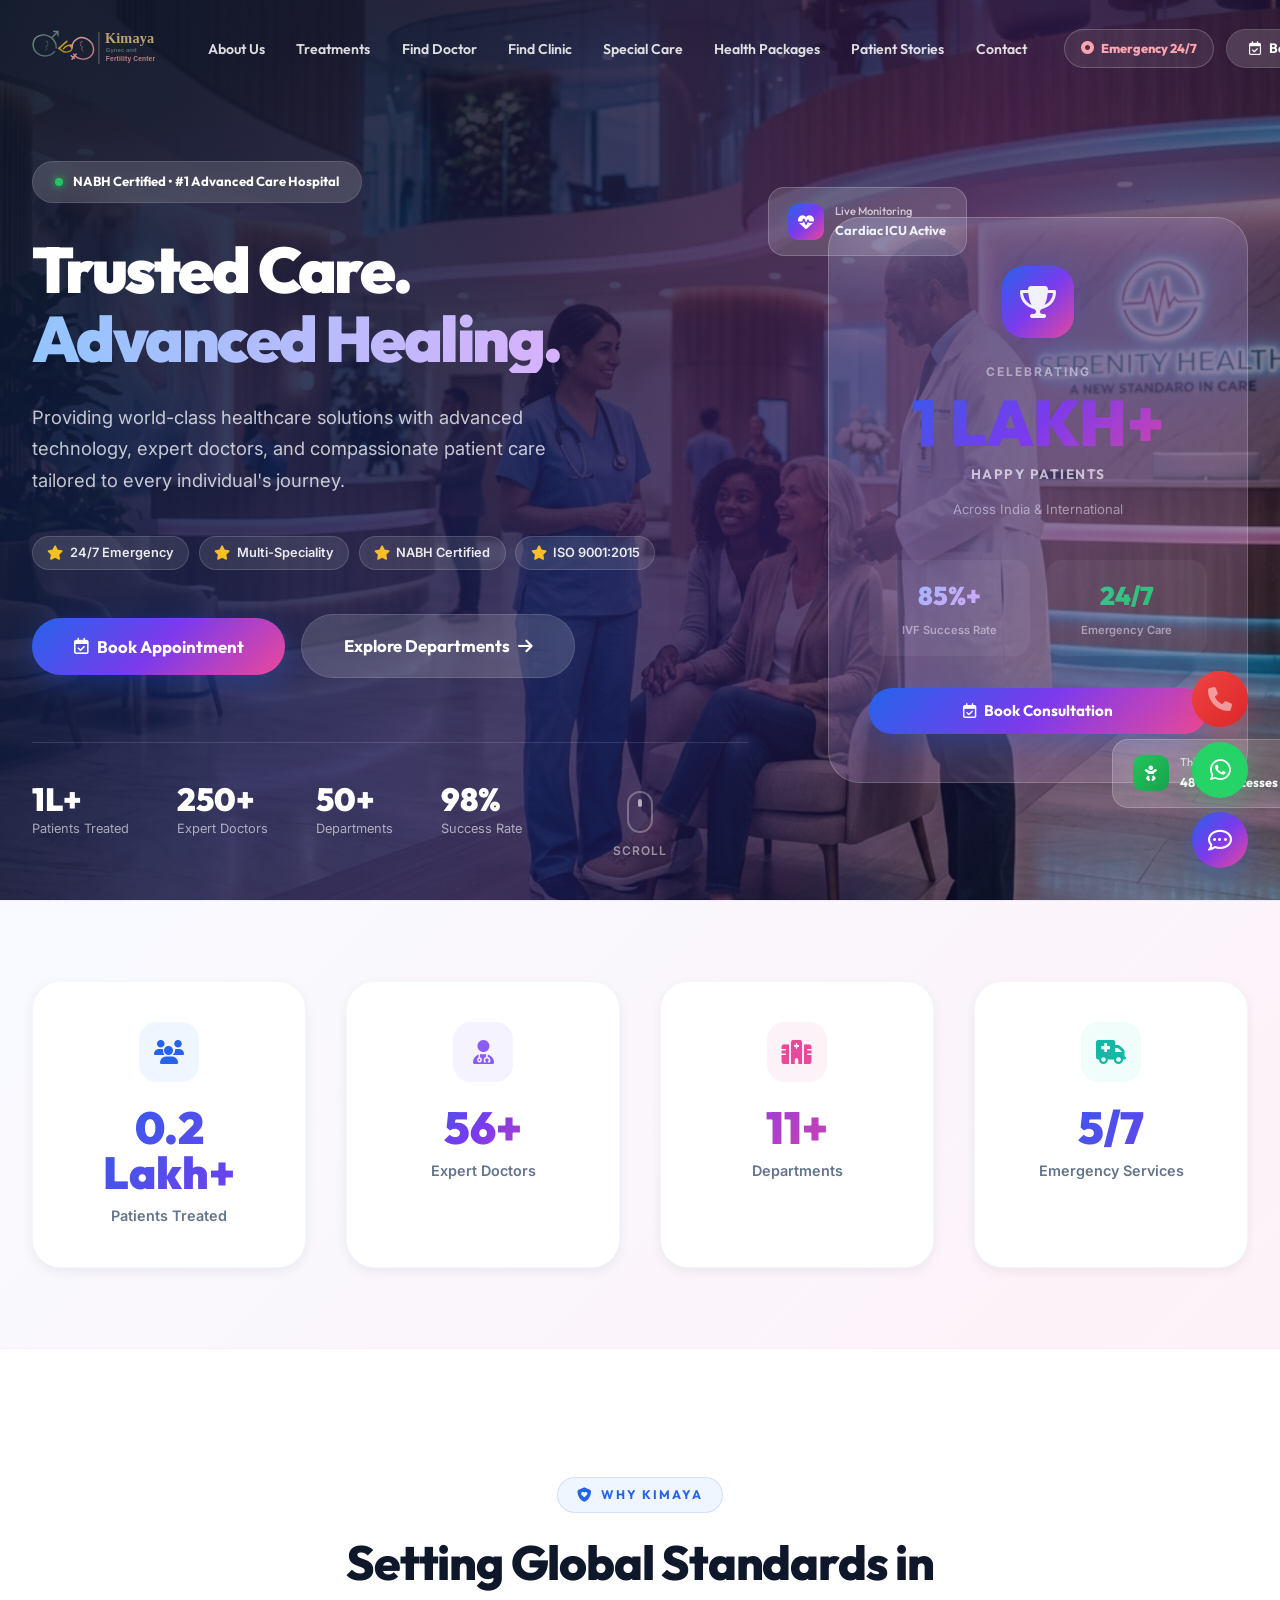
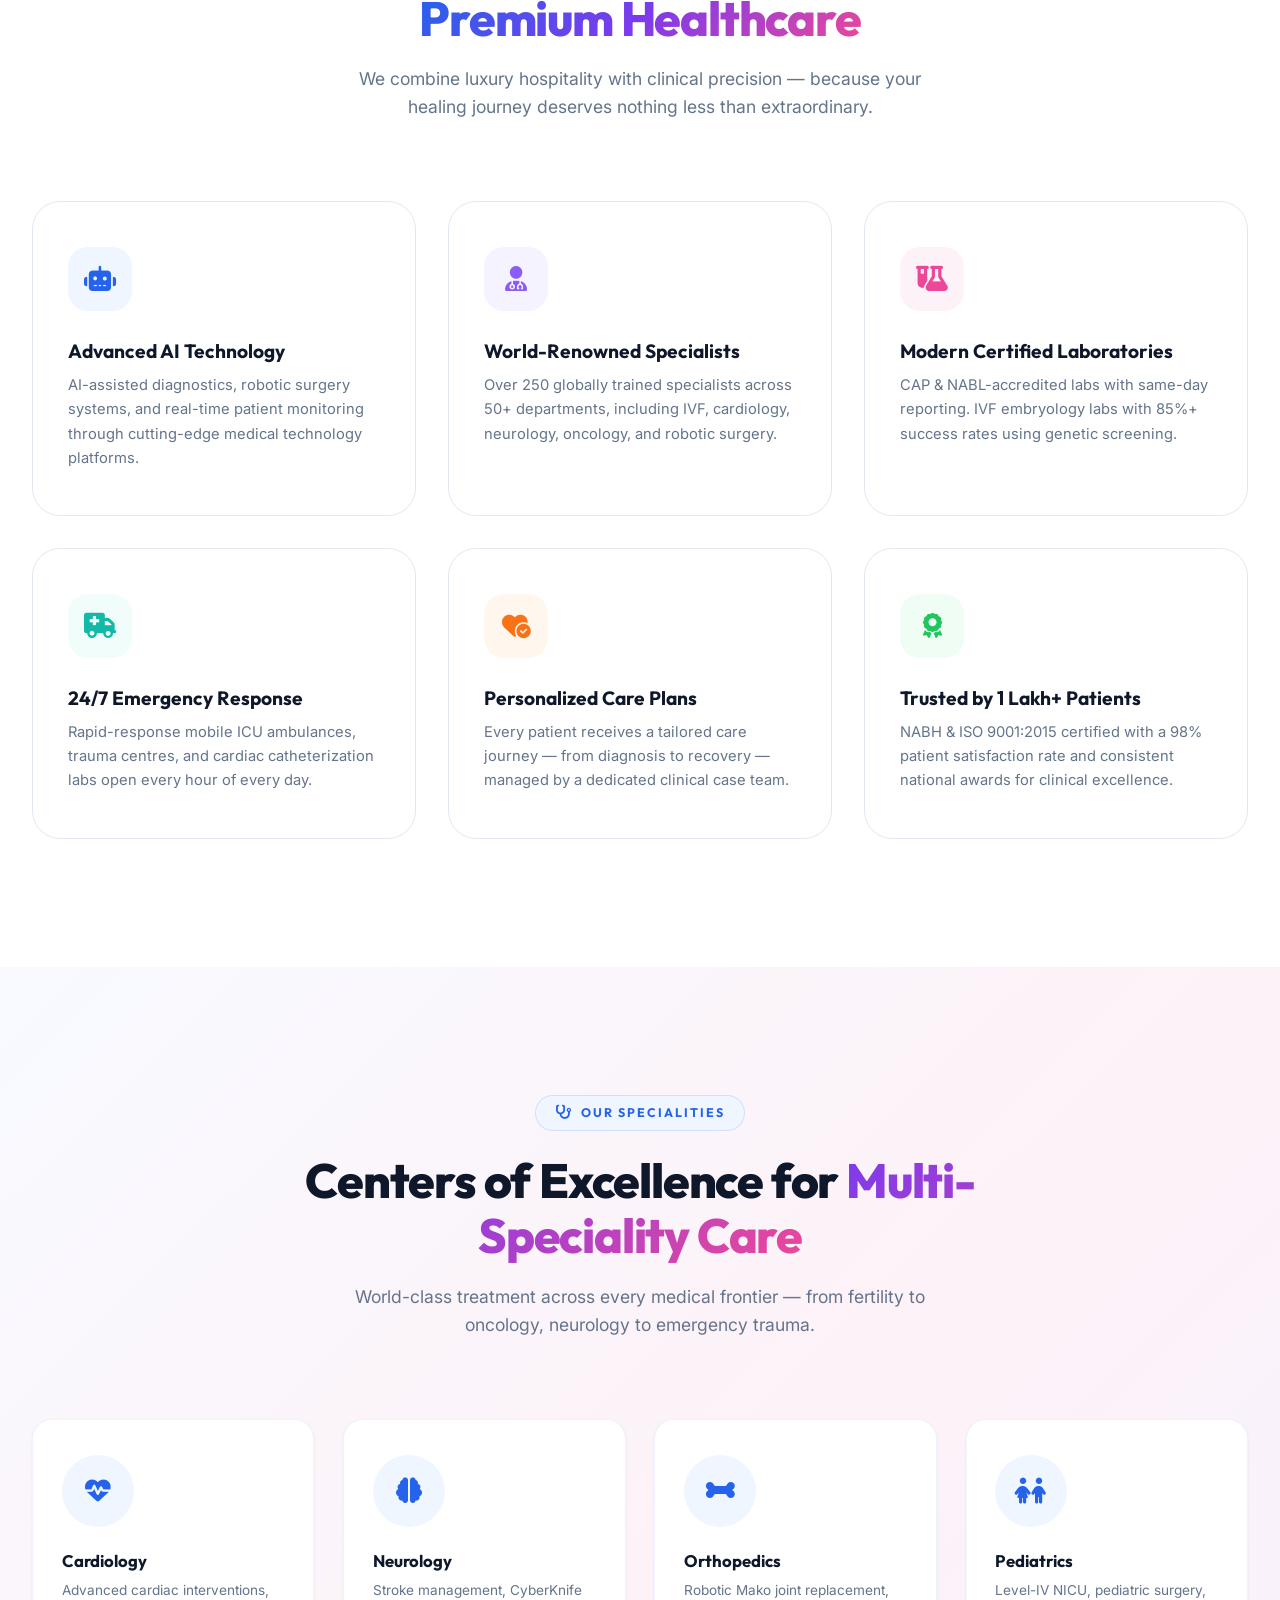
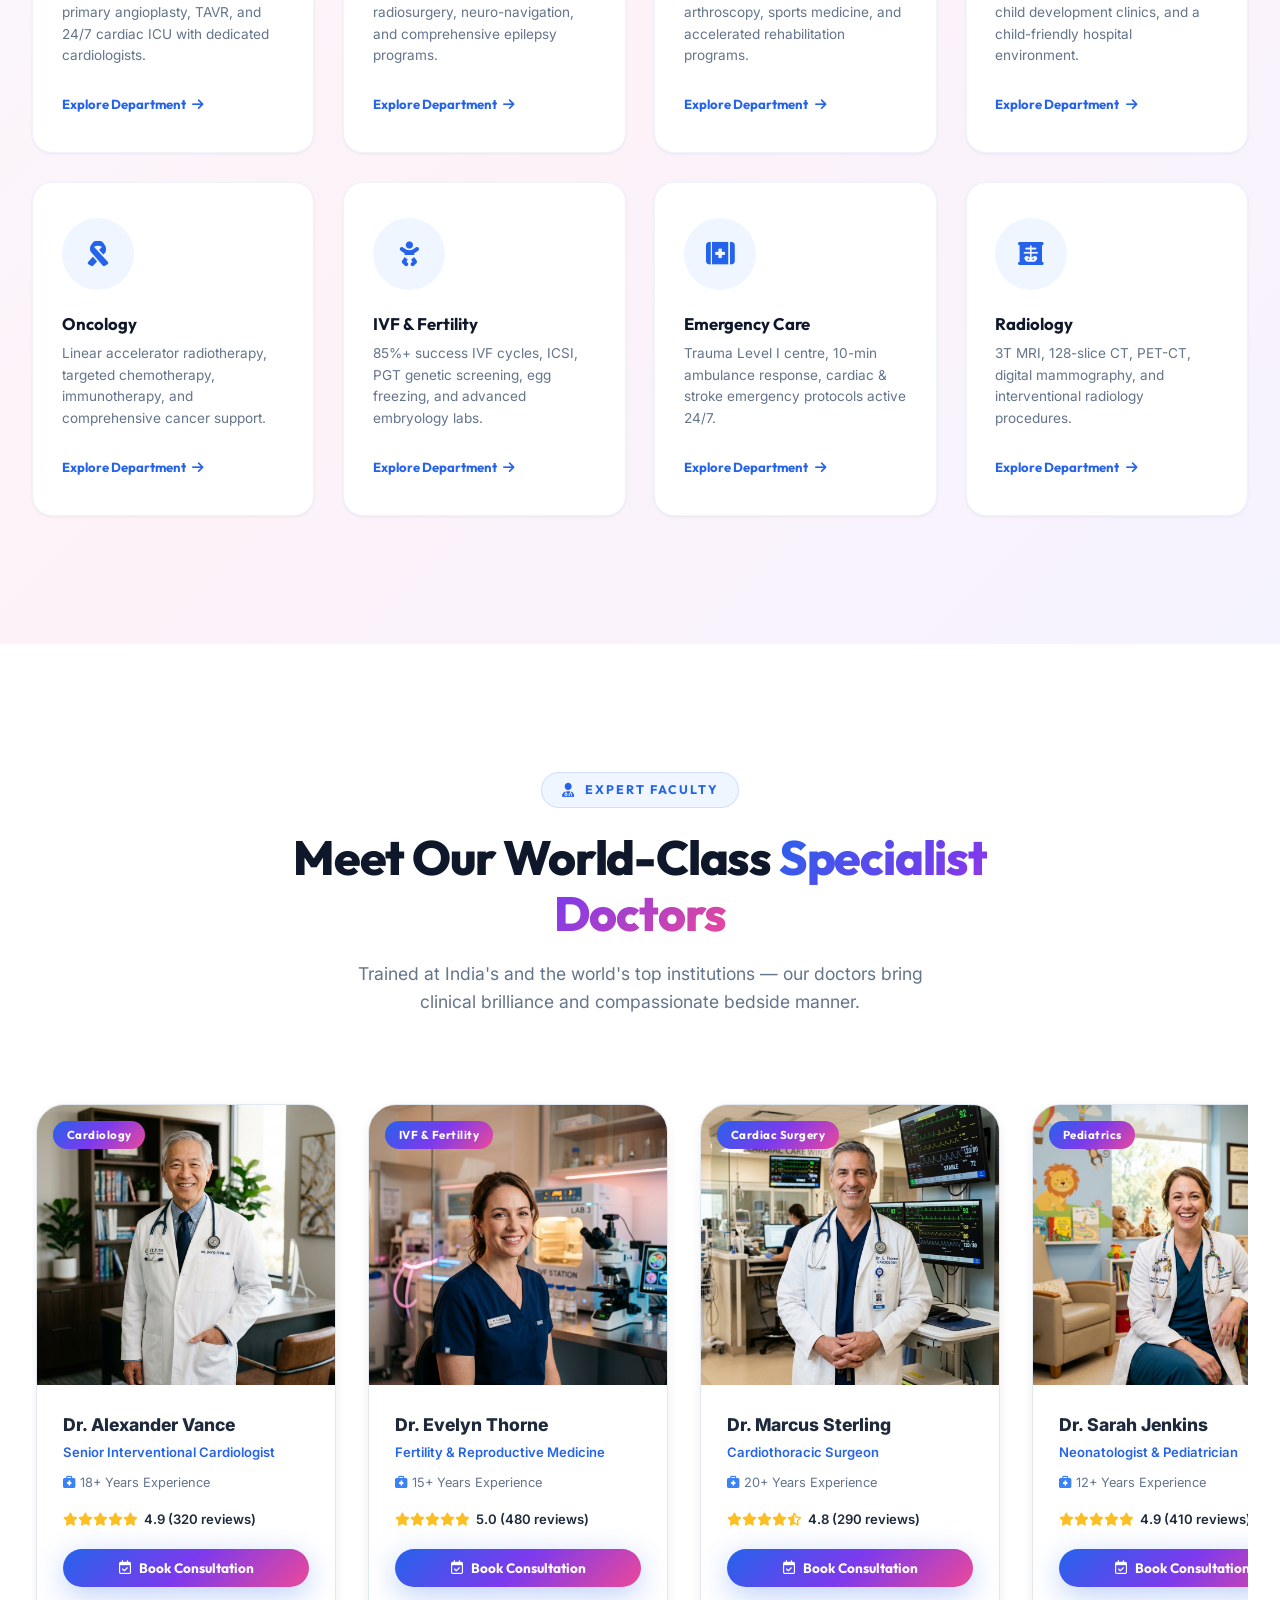
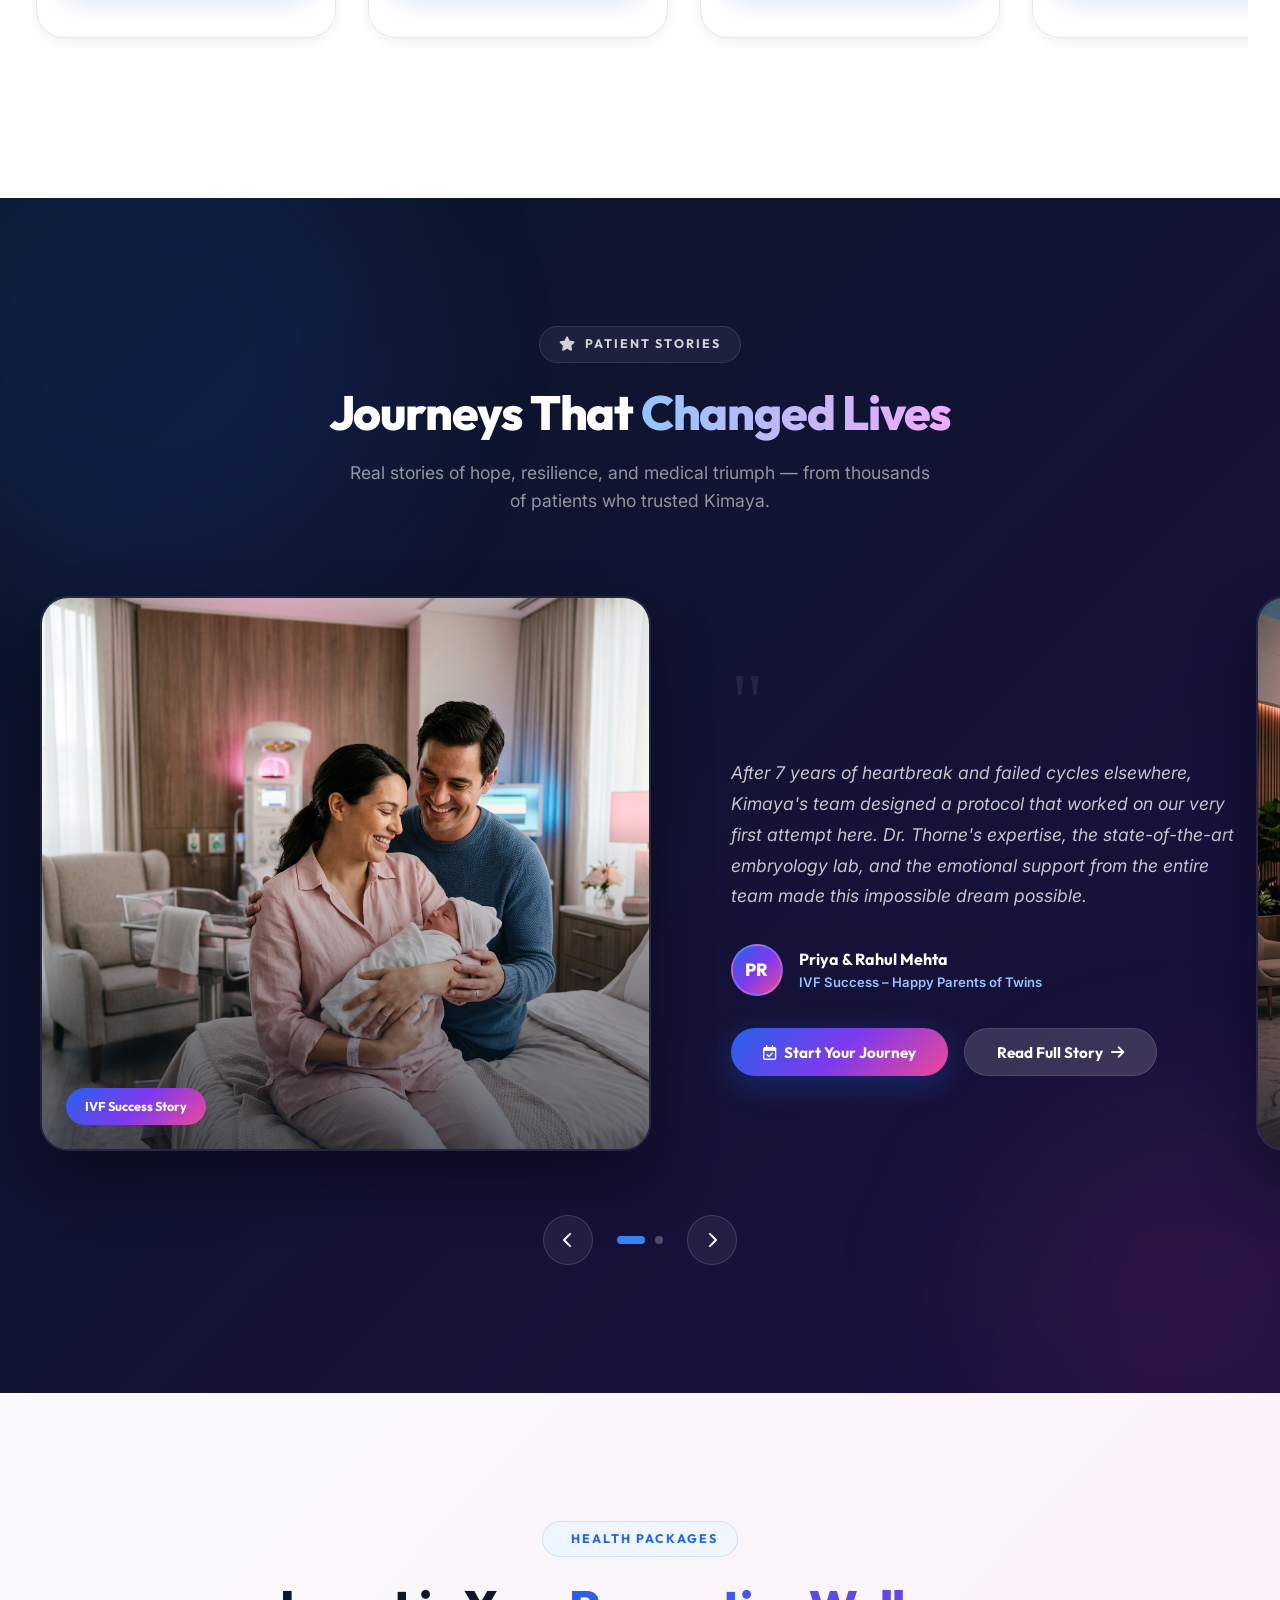
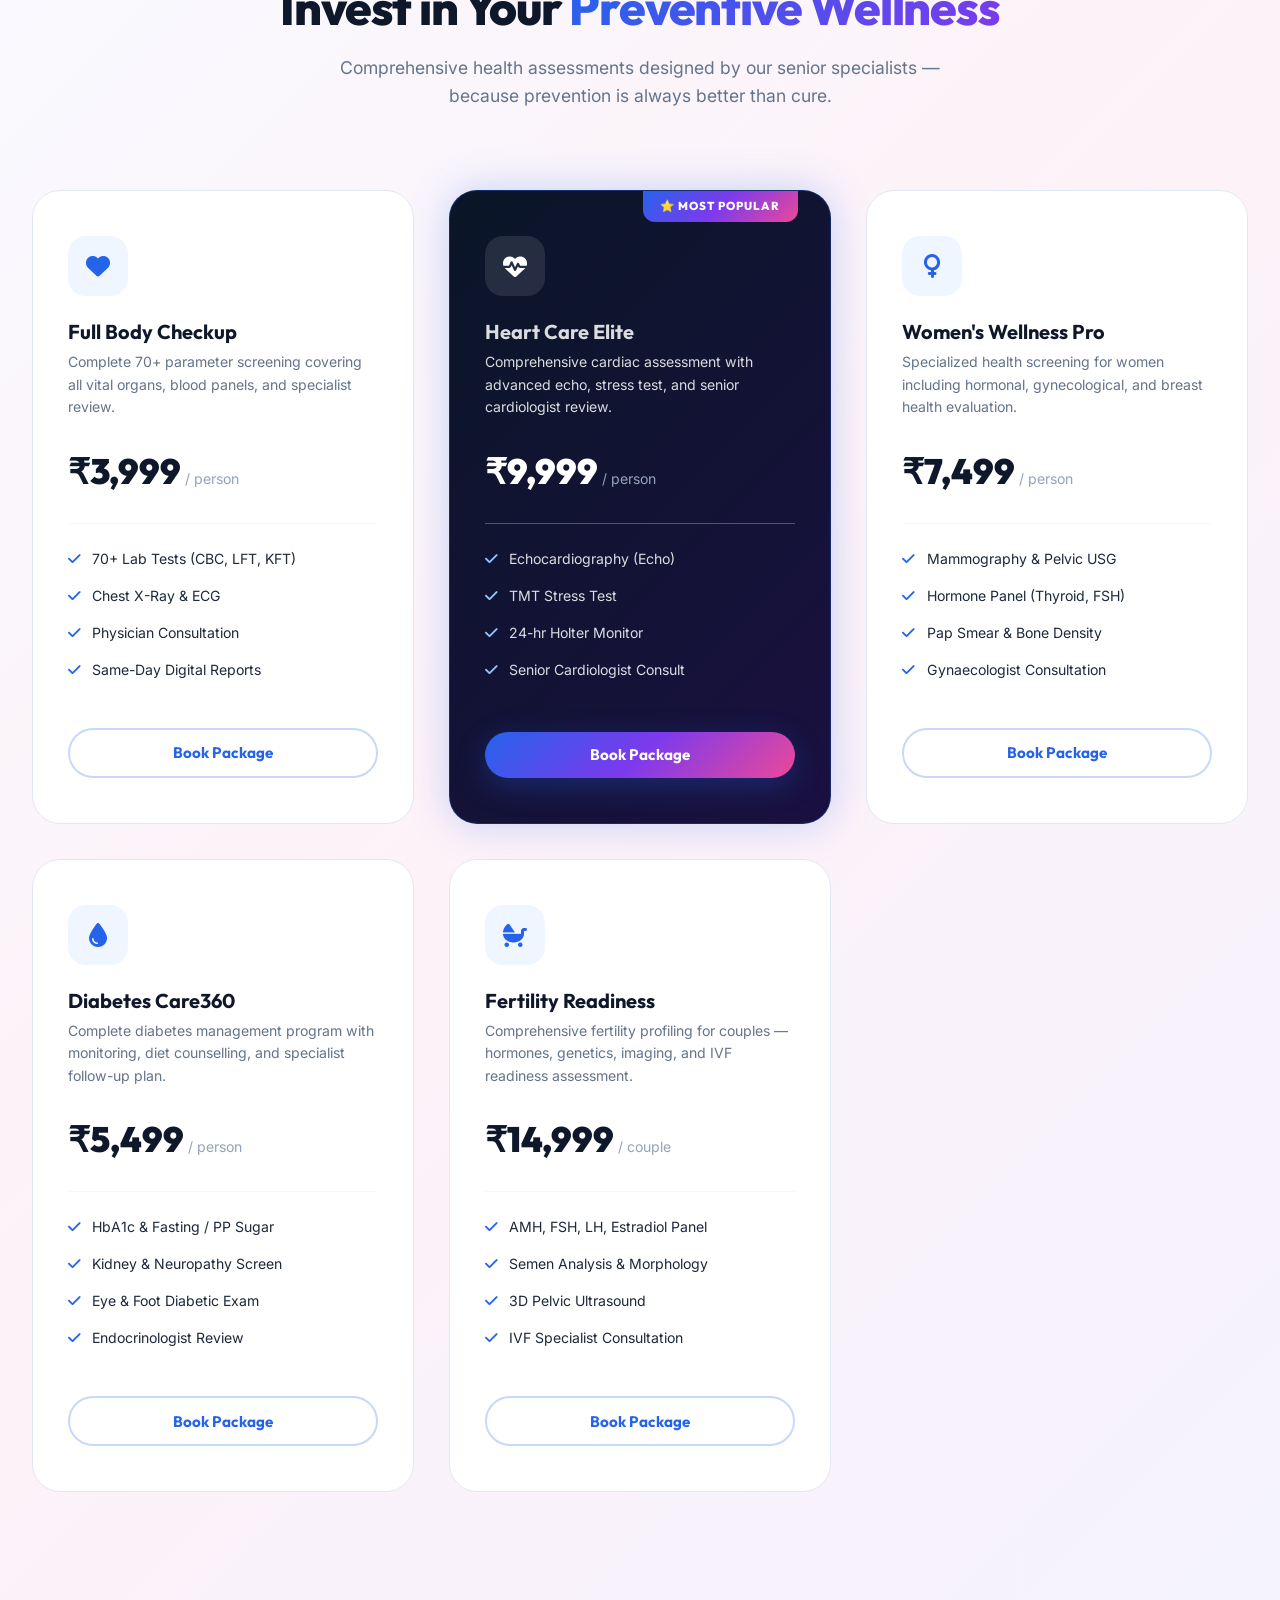
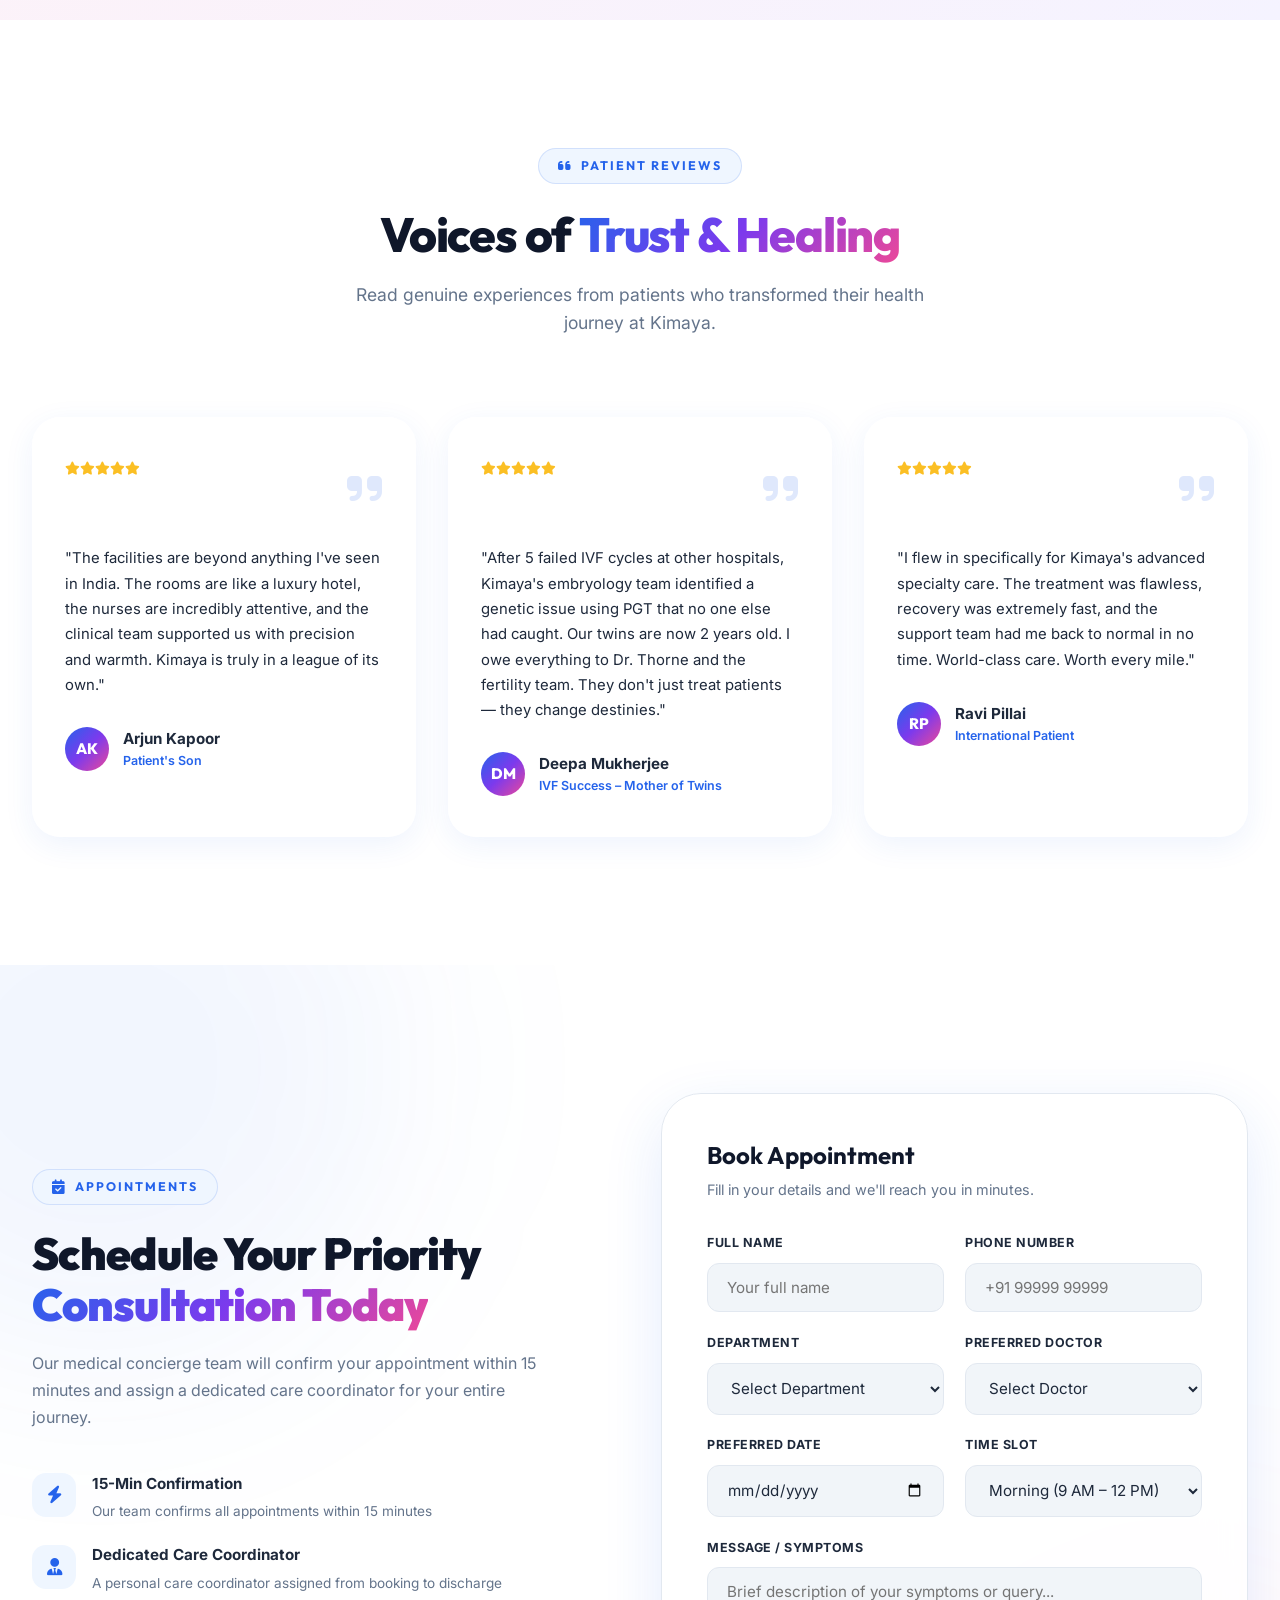
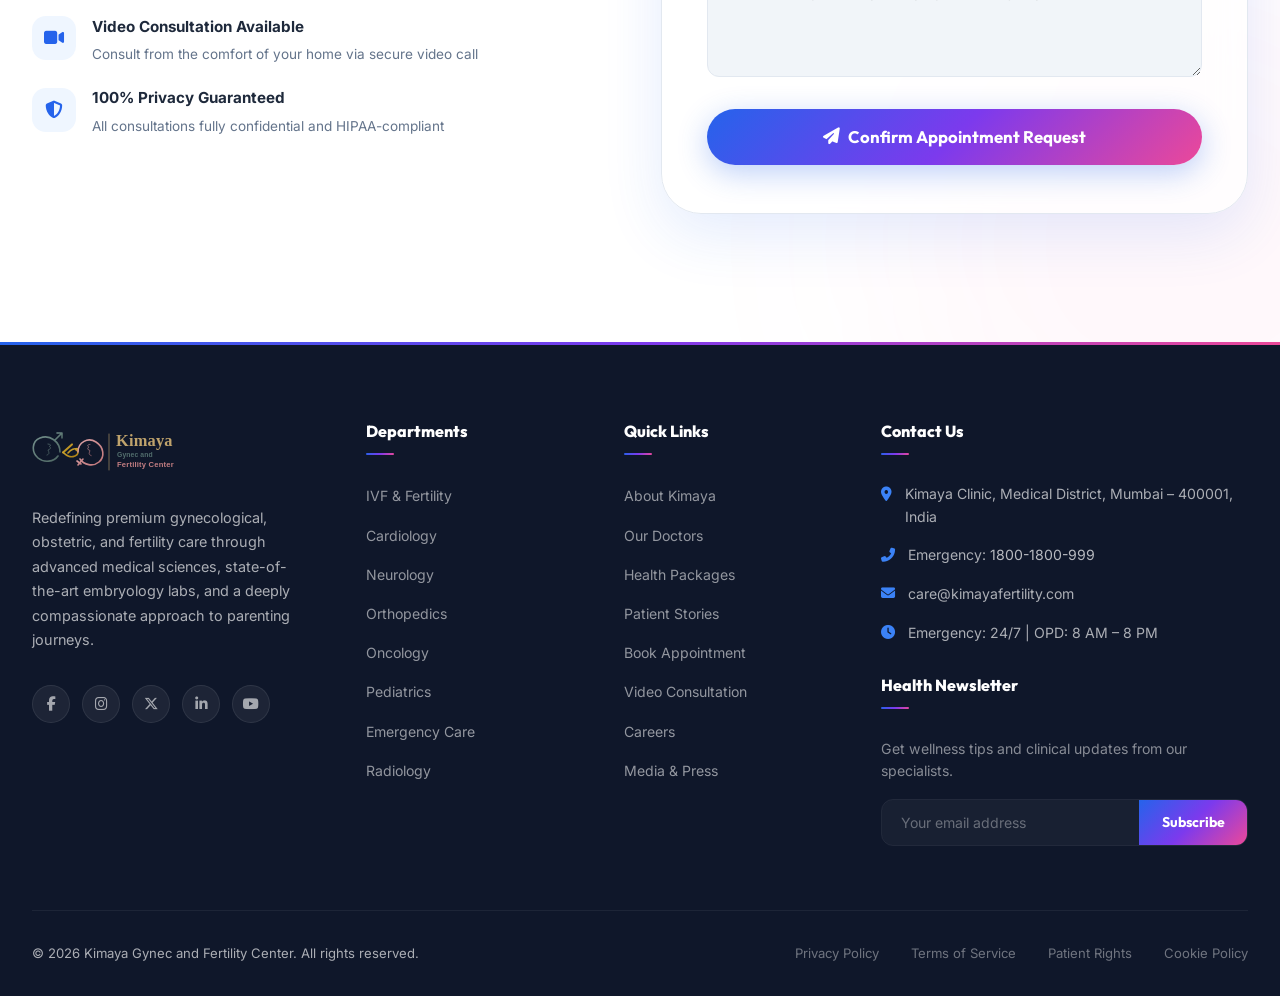
==== medinova/index.html @ 0adfc237 "Update logo and name branding to Kimaya Gynec and Fertility Center" ====
<!DOCTYPE html>
<html lang="en">
<head>
  <meta charset="UTF-8">
  <meta name="viewport" content="width=device-width, initial-scale=1.0">
  <meta name="description" content="Kimaya Gynec and Fertility Center – Premium Gynec, Women Care & IVF Center. Trusted Care. Advanced Healing. NABH Certified, 1 Lakh+ Successful Treatments, Expert Doctors.">
  <meta name="keywords" content="Kimaya, hospital, gynecologist, IVF, fertility, pregnancy, women care, advanced care, NABH">
  <title>Kimaya Gynec and Fertility Center | Premium Women Care & IVF Excellence</title>
  <link rel="stylesheet" href="https://cdnjs.cloudflare.com/ajax/libs/font-awesome/6.5.0/css/all.min.css">
  <link rel="stylesheet" href="styles.css">
</head>
<body>

<!-- ════════════════════════════════════════════
     LOADING SCREEN
════════════════════════════════════════════ -->
<div id="loader">
  <div class="loader-logo"><img src="assets/images/logo.svg" alt="Kimaya Logo"></div>
  <div class="loader-bar-wrap"><div class="loader-bar" id="loader-bar"></div></div>
</div>

<!-- ════════════════════════════════════════════
     1. NAVBAR
════════════════════════════════════════════ -->
<nav id="navbar">
  <div class="container">
    <div class="nav-inner">

      <!-- Logo -->
      <a href="#" class="nav-logo" id="site-logo">
        <img src="assets/images/logo.svg" alt="Kimaya Logo" class="nav-logo-img">
      </a>

      <!-- Center Links -->
      <ul class="nav-links" id="nav-links">
        <li><a href="#about-section" class="nav-link">About Us</a></li>
        <li><a href="#departments" class="nav-link">Treatments</a></li>
        <li><a href="#doctors" class="nav-link">Find Doctor</a></li>
        <li><a href="#appointment" class="nav-link">Find Clinic</a></li>
        <li><a href="#why" class="nav-link">Special Care</a></li>
        <li><a href="#packages" class="nav-link">Health Packages</a></li>
        <li><a href="#stories" class="nav-link">Patient Stories</a></li>
        <li><a href="#footer" class="nav-link">Contact</a></li>
      </ul>

      <!-- Actions -->
      <div class="nav-actions">
        <a href="tel:+18001800999" class="nav-emergency" id="nav-emerg">
          <i class="fa-solid fa-circle-dot"></i> Emergency 24/7
        </a>
        <button class="btn btn-glass btn-sm nav-book" id="nav-book-btn">
          <i class="fa-regular fa-calendar-check"></i> Book Appointment
        </button>
        <button class="nav-search" id="nav-search-btn" aria-label="Search">
          <i class="fa-solid fa-magnifying-glass"></i>
        </button>
        <div class="mobile-toggle" id="mobile-toggle">
          <span></span><span></span><span></span>
        </div>
      </div>
    </div>
  </div>
</nav>

<!-- ════════════════════════════════════════════
     2. HERO SECTION
════════════════════════════════════════════ -->
<section id="hero">
  <!-- Background -->
  <div class="hero-bg">
    <img src="assets/images/hero_bg.png" alt="Kimaya Gynec and Fertility Center Environment" class="hero-bg-img">
    <div class="hero-overlay"></div>
    <div class="hero-mesh"></div>
  </div>

  <!-- Animated Particles -->
  <div class="particle-field" id="particle-field"></div>

  <div class="container hero-container">
    <div class="hero-grid">

      <!-- LEFT: Content -->
      <div class="hero-content">
        <div class="hero-badge">
          <span class="dot"></span>
          NABH Certified • #1 Advanced Care Hospital
        </div>

        <h1 class="hero-title">
          Trusted Care.<br>
          <span class="accent" style="background: linear-gradient(90deg,#93c5fd,#f0abfc); -webkit-background-clip:text; -webkit-text-fill-color:transparent;">Advanced Healing.</span>
        </h1>

        <p class="hero-sub">
          Providing world-class healthcare solutions with advanced technology, expert doctors, and compassionate patient care tailored to every individual's journey.
        </p>

        <div class="hero-trust">
          <div class="trust-chip"><i class="fa-solid fa-star"></i> 24/7 Emergency</div>
          <div class="trust-chip"><i class="fa-solid fa-star"></i> Multi-Speciality</div>
          <div class="trust-chip"><i class="fa-solid fa-star"></i> NABH Certified</div>
          <div class="trust-chip"><i class="fa-solid fa-star"></i> ISO 9001:2015</div>
        </div>

        <div class="hero-ctas">
          <button class="btn btn-primary btn-lg" id="hero-book-btn">
            <i class="fa-regular fa-calendar-check"></i> Book Appointment
          </button>
          <a href="#departments" class="btn btn-glass btn-lg">
            Explore Departments <i class="fa-solid fa-arrow-right"></i>
          </a>
        </div>

        <div class="hero-stat-strip">
          <div class="hero-stat-item">
            <div class="hero-stat-num">1L+</div>
            <div class="hero-stat-lbl">Patients Treated</div>
          </div>
          <div class="hero-stat-item">
            <div class="hero-stat-num">250+</div>
            <div class="hero-stat-lbl">Expert Doctors</div>
          </div>
          <div class="hero-stat-item">
            <div class="hero-stat-num">50+</div>
            <div class="hero-stat-lbl">Departments</div>
          </div>
          <div class="hero-stat-item">
            <div class="hero-stat-num">98%</div>
            <div class="hero-stat-lbl">Success Rate</div>
          </div>
        </div>
      </div>

      <!-- RIGHT: Achievement Card -->
      <div class="hero-card-wrap">
        <!-- Floating mini badge top-left -->
        <div class="float-card float-card-1">
          <div class="float-card-icon"><i class="fa-solid fa-heart-pulse"></i></div>
          <div>
            <div style="font-size:.7rem;opacity:.7;font-weight:500;">Live Monitoring</div>
            <div>Cardiac ICU Active</div>
          </div>
        </div>

        <div class="hero-achievement-card glass-card-dark">
          <div class="achievement-icon">
            <i class="fa-solid fa-trophy"></i>
          </div>
          <div style="font-size:.75rem;font-weight:700;letter-spacing:2px;text-transform:uppercase;color:rgba(255,255,255,.5);margin-bottom:.6rem;">Celebrating</div>
          <div class="achievement-number">1 LAKH+</div>
          <div class="achievement-label">Happy Patients</div>
          <div class="achievement-sub">Across India & International</div>

          <div style="margin-top:2.5rem;display:grid;grid-template-columns:1fr 1fr;gap:1rem;text-align:center;">
            <div style="background:rgba(255,255,255,.06);border-radius:16px;padding:1rem .8rem;">
              <div style="font-family:'Outfit',sans-serif;font-size:1.6rem;font-weight:900;background:linear-gradient(135deg,#93c5fd,#f0abfc);-webkit-background-clip:text;-webkit-text-fill-color:transparent;">85%+</div>
              <div style="font-size:.7rem;color:rgba(255,255,255,.5);margin-top:.3rem;font-weight:600;">IVF Success Rate</div>
            </div>
            <div style="background:rgba(255,255,255,.06);border-radius:16px;padding:1rem .8rem;">
              <div style="font-family:'Outfit',sans-serif;font-size:1.6rem;font-weight:900;background:linear-gradient(135deg,#34d399,#22c55e);-webkit-background-clip:text;-webkit-text-fill-color:transparent;">24/7</div>
              <div style="font-size:.7rem;color:rgba(255,255,255,.5);margin-top:.3rem;font-weight:600;">Emergency Care</div>
            </div>
          </div>

          <button class="btn btn-primary" style="width:100%;margin-top:2rem;" onclick="openBooking()">
            <i class="fa-regular fa-calendar-check"></i> Book Consultation
          </button>
        </div>

        <!-- Floating mini badge bottom-right -->
        <div class="float-card float-card-2">
          <div class="float-card-icon" style="background:linear-gradient(135deg,#22c55e,#16a34a)"><i class="fa-solid fa-baby"></i></div>
          <div>
            <div style="font-size:.7rem;opacity:.7;font-weight:500;">This Month</div>
            <div>48 IVF Successes</div>
          </div>
        </div>
      </div>
    </div>
  </div>

  <!-- Scroll Cue -->
  <div class="hero-scroll">
    <div class="scroll-mouse"><div class="scroll-wheel"></div></div>
    <span>Scroll</span>
  </div>
</section>

<!-- ════════════════════════════════════════════
     3. STATS SECTION
════════════════════════════════════════════ -->
<section id="stats">
  <div class="container">
    <div class="stats-grid">
      <div class="stat-card reveal">
        <div class="stat-icon"><i class="fa-solid fa-users"></i></div>
        <div class="stat-num grad-text-blue" data-count="100000" data-suffix="+" data-format="lakh">0</div>
        <div class="stat-label">Patients Treated</div>
      </div>
      <div class="stat-card reveal reveal-delay-1">
        <div class="stat-icon"><i class="fa-solid fa-user-doctor"></i></div>
        <div class="stat-num grad-text" data-count="250" data-suffix="+">0</div>
        <div class="stat-label">Expert Doctors</div>
      </div>
      <div class="stat-card reveal reveal-delay-2">
        <div class="stat-icon"><i class="fa-solid fa-hospital"></i></div>
        <div class="stat-num grad-text-pink" data-count="50" data-suffix="+">0</div>
        <div class="stat-label">Departments</div>
      </div>
      <div class="stat-card reveal reveal-delay-3">
        <div class="stat-icon"><i class="fa-solid fa-truck-medical"></i></div>
        <div class="stat-num grad-text-blue" data-count="24" data-suffix="/7">0</div>
        <div class="stat-label">Emergency Services</div>
      </div>
    </div>
  </div>
</section>

<!-- ════════════════════════════════════════════
     4. WHY CHOOSE US
════════════════════════════════════════════ -->
<section id="why" class="section-py" style="background:#fff;">
  <div class="container">
    <div class="sec-header reveal">
      <span class="sec-eyebrow"><i class="fa-solid fa-shield-heart"></i> Why Kimaya</span>
      <h2 class="sec-title">Setting Global Standards in <span class="grad-text">Premium Healthcare</span></h2>
      <p class="sec-desc">We combine luxury hospitality with clinical precision — because your healing journey deserves nothing less than extraordinary.</p>
    </div>
    <div class="why-grid" id="about-section">
      <div class="why-card reveal">
        <div class="why-icon-wrap"><i class="fa-solid fa-robot why-icon"></i></div>
        <h3>Advanced AI Technology</h3>
        <p>AI-assisted diagnostics, robotic surgery systems, and real-time patient monitoring through cutting-edge medical technology platforms.</p>
      </div>
      <div class="why-card reveal reveal-delay-1">
        <div class="why-icon-wrap"><i class="fa-solid fa-user-doctor why-icon"></i></div>
        <h3>World-Renowned Specialists</h3>
        <p>Over 250 globally trained specialists across 50+ departments, including IVF, cardiology, neurology, oncology, and robotic surgery.</p>
      </div>
      <div class="why-card reveal reveal-delay-2">
        <div class="why-icon-wrap"><i class="fa-solid fa-flask-vial why-icon"></i></div>
        <h3>Modern Certified Laboratories</h3>
        <p>CAP & NABL-accredited labs with same-day reporting. IVF embryology labs with 85%+ success rates using genetic screening.</p>
      </div>
      <div class="why-card reveal reveal-delay-3">
        <div class="why-icon-wrap"><i class="fa-solid fa-truck-medical why-icon"></i></div>
        <h3>24/7 Emergency Response</h3>
        <p>Rapid-response mobile ICU ambulances, trauma centres, and cardiac catheterization labs open every hour of every day.</p>
      </div>
      <div class="why-card reveal reveal-delay-4">
        <div class="why-icon-wrap"><i class="fa-solid fa-heart-circle-check why-icon"></i></div>
        <h3>Personalized Care Plans</h3>
        <p>Every patient receives a tailored care journey — from diagnosis to recovery — managed by a dedicated clinical case team.</p>
      </div>
      <div class="why-card reveal reveal-delay-5">
        <div class="why-icon-wrap"><i class="fa-solid fa-award why-icon"></i></div>
        <h3>Trusted by 1 Lakh+ Patients</h3>
        <p>NABH & ISO 9001:2015 certified with a 98% patient satisfaction rate and consistent national awards for clinical excellence.</p>
      </div>
    </div>
  </div>
</section>

<!-- ════════════════════════════════════════════
     5. DEPARTMENTS
════════════════════════════════════════════ -->
<section id="departments" class="section-py">
  <div class="container">
    <div class="sec-header reveal">
      <span class="sec-eyebrow"><i class="fa-solid fa-stethoscope"></i> Our Specialities</span>
      <h2 class="sec-title">Centers of Excellence for <span class="grad-text-pink">Multi-Speciality Care</span></h2>
      <p class="sec-desc">World-class treatment across every medical frontier — from fertility to oncology, neurology to emergency trauma.</p>
    </div>
    <div class="dept-grid">

      <div class="dept-card reveal" style="cursor:pointer;" onclick="openBooking('','Cardiology')">
        <div class="dept-card-glow"></div>
        <div class="dept-icon-ring"><i class="fa-solid fa-heart-pulse dept-icon"></i></div>
        <h3>Cardiology</h3>
        <p>Advanced cardiac interventions, primary angioplasty, TAVR, and 24/7 cardiac ICU with dedicated cardiologists.</p>
        <div class="dept-link">Explore Department <i class="fa-solid fa-arrow-right"></i></div>
      </div>

      <div class="dept-card reveal reveal-delay-1" style="cursor:pointer;" onclick="openBooking('','Neurology')">
        <div class="dept-card-glow"></div>
        <div class="dept-icon-ring"><i class="fa-solid fa-brain dept-icon"></i></div>
        <h3>Neurology</h3>
        <p>Stroke management, CyberKnife radiosurgery, neuro-navigation, and comprehensive epilepsy programs.</p>
        <div class="dept-link">Explore Department <i class="fa-solid fa-arrow-right"></i></div>
      </div>

      <div class="dept-card reveal reveal-delay-2" style="cursor:pointer;" onclick="openBooking('','Orthopedics')">
        <div class="dept-card-glow"></div>
        <div class="dept-icon-ring"><i class="fa-solid fa-bone dept-icon"></i></div>
        <h3>Orthopedics</h3>
        <p>Robotic Mako joint replacement, arthroscopy, sports medicine, and accelerated rehabilitation programs.</p>
        <div class="dept-link">Explore Department <i class="fa-solid fa-arrow-right"></i></div>
      </div>

      <div class="dept-card reveal reveal-delay-3" style="cursor:pointer;" onclick="openBooking('','Pediatrics')">
        <div class="dept-card-glow"></div>
        <div class="dept-icon-ring"><i class="fa-solid fa-children dept-icon"></i></div>
        <h3>Pediatrics</h3>
        <p>Level-IV NICU, pediatric surgery, child development clinics, and a child-friendly hospital environment.</p>
        <div class="dept-link">Explore Department <i class="fa-solid fa-arrow-right"></i></div>
      </div>

      <div class="dept-card reveal reveal-delay-1" style="cursor:pointer;" onclick="openBooking('','Oncology')">
        <div class="dept-card-glow"></div>
        <div class="dept-icon-ring"><i class="fa-solid fa-ribbon dept-icon"></i></div>
        <h3>Oncology</h3>
        <p>Linear accelerator radiotherapy, targeted chemotherapy, immunotherapy, and comprehensive cancer support.</p>
        <div class="dept-link">Explore Department <i class="fa-solid fa-arrow-right"></i></div>
      </div>

      <div class="dept-card reveal reveal-delay-2" style="cursor:pointer;" onclick="openBooking('','IVF & Fertility')">
        <div class="dept-card-glow"></div>
        <div class="dept-icon-ring"><i class="fa-solid fa-baby dept-icon"></i></div>
        <h3>IVF & Fertility</h3>
        <p>85%+ success IVF cycles, ICSI, PGT genetic screening, egg freezing, and advanced embryology labs.</p>
        <div class="dept-link">Explore Department <i class="fa-solid fa-arrow-right"></i></div>
      </div>

      <div class="dept-card reveal reveal-delay-3" style="cursor:pointer;" onclick="openBooking('','Emergency')">
        <div class="dept-card-glow"></div>
        <div class="dept-icon-ring"><i class="fa-solid fa-kit-medical dept-icon"></i></div>
        <h3>Emergency Care</h3>
        <p>Trauma Level I centre, 10-min ambulance response, cardiac & stroke emergency protocols active 24/7.</p>
        <div class="dept-link">Explore Department <i class="fa-solid fa-arrow-right"></i></div>
      </div>

      <div class="dept-card reveal reveal-delay-4" style="cursor:pointer;" onclick="openBooking('','Radiology')">
        <div class="dept-card-glow"></div>
        <div class="dept-icon-ring"><i class="fa-solid fa-x-ray dept-icon"></i></div>
        <h3>Radiology</h3>
        <p>3T MRI, 128-slice CT, PET-CT, digital mammography, and interventional radiology procedures.</p>
        <div class="dept-link">Explore Department <i class="fa-solid fa-arrow-right"></i></div>
      </div>

    </div>
  </div>
</section>

<!-- ════════════════════════════════════════════
     6. DOCTORS
════════════════════════════════════════════ -->
<section id="doctors" class="section-py" style="background:#fff;">
  <div class="container">
    <div class="sec-header reveal">
      <span class="sec-eyebrow"><i class="fa-solid fa-user-doctor"></i> Expert Faculty</span>
      <h2 class="sec-title">Meet Our World-Class <span class="grad-text">Specialist Doctors</span></h2>
      <p class="sec-desc">Trained at India's and the world's top institutions — our doctors bring clinical brilliance and compassionate bedside manner.</p>
    </div>
    <div class="doctors-scroll-wrap reveal">
      <div class="doctors-track">

        <div class="doctor-card">
          <div class="doctor-img-box">
            <img src="assets/images/doctor_1.png" alt="Dr. Alexander Vance" class="doctor-img">
            <div class="doctor-dept-tag">Cardiology</div>
            <div class="doctor-social-row">
              <a class="doc-social" href="#"><i class="fa-brands fa-linkedin-in"></i></a>
              <a class="doc-social" href="#"><i class="fa-solid fa-envelope"></i></a>
              <a class="doc-social" href="#"><i class="fa-solid fa-phone"></i></a>
            </div>
          </div>
          <div class="doctor-body">
            <div class="doctor-name">Dr. Alexander Vance</div>
            <div class="doctor-spec">Senior Interventional Cardiologist</div>
            <div class="doctor-exp"><i class="fa-solid fa-briefcase-medical" style="color:var(--blue-400)"></i> 18+ Years Experience</div>
            <div class="doctor-rating">
              <div class="stars"><i class="fa-solid fa-star"></i><i class="fa-solid fa-star"></i><i class="fa-solid fa-star"></i><i class="fa-solid fa-star"></i><i class="fa-solid fa-star"></i></div>
              <span class="rating-num">4.9 (320 reviews)</span>
            </div>
            <button class="btn btn-primary btn-sm btn-full" onclick="openBooking('Dr. Alexander Vance','Cardiology')">
              <i class="fa-regular fa-calendar-check"></i> Book Consultation
            </button>
          </div>
        </div>

        <div class="doctor-card">
          <div class="doctor-img-box">
            <img src="assets/images/doctor_2.png" alt="Dr. Evelyn Thorne" class="doctor-img">
            <div class="doctor-dept-tag">IVF & Fertility</div>
            <div class="doctor-social-row">
              <a class="doc-social" href="#"><i class="fa-brands fa-linkedin-in"></i></a>
              <a class="doc-social" href="#"><i class="fa-solid fa-envelope"></i></a>
              <a class="doc-social" href="#"><i class="fa-solid fa-phone"></i></a>
            </div>
          </div>
          <div class="doctor-body">
            <div class="doctor-name">Dr. Evelyn Thorne</div>
            <div class="doctor-spec">Fertility & Reproductive Medicine</div>
            <div class="doctor-exp"><i class="fa-solid fa-briefcase-medical" style="color:var(--blue-400)"></i> 15+ Years Experience</div>
            <div class="doctor-rating">
              <div class="stars"><i class="fa-solid fa-star"></i><i class="fa-solid fa-star"></i><i class="fa-solid fa-star"></i><i class="fa-solid fa-star"></i><i class="fa-solid fa-star"></i></div>
              <span class="rating-num">5.0 (480 reviews)</span>
            </div>
            <button class="btn btn-primary btn-sm btn-full" onclick="openBooking('Dr. Evelyn Thorne','IVF & Fertility')">
              <i class="fa-regular fa-calendar-check"></i> Book Consultation
            </button>
          </div>
        </div>

        <div class="doctor-card">
          <div class="doctor-img-box">
            <img src="assets/images/doctor_3.png" alt="Dr. Marcus Sterling" class="doctor-img">
            <div class="doctor-dept-tag">Cardiac Surgery</div>
            <div class="doctor-social-row">
              <a class="doc-social" href="#"><i class="fa-brands fa-linkedin-in"></i></a>
              <a class="doc-social" href="#"><i class="fa-solid fa-envelope"></i></a>
              <a class="doc-social" href="#"><i class="fa-solid fa-phone"></i></a>
            </div>
          </div>
          <div class="doctor-body">
            <div class="doctor-name">Dr. Marcus Sterling</div>
            <div class="doctor-spec">Cardiothoracic Surgeon</div>
            <div class="doctor-exp"><i class="fa-solid fa-briefcase-medical" style="color:var(--blue-400)"></i> 20+ Years Experience</div>
            <div class="doctor-rating">
              <div class="stars"><i class="fa-solid fa-star"></i><i class="fa-solid fa-star"></i><i class="fa-solid fa-star"></i><i class="fa-solid fa-star"></i><i class="fa-solid fa-star-half-stroke"></i></div>
              <span class="rating-num">4.8 (290 reviews)</span>
            </div>
            <button class="btn btn-primary btn-sm btn-full" onclick="openBooking('Dr. Marcus Sterling','Cardiology')">
              <i class="fa-regular fa-calendar-check"></i> Book Consultation
            </button>
          </div>
        </div>

        <div class="doctor-card">
          <div class="doctor-img-box">
            <img src="assets/images/doctor_4.png" alt="Dr. Sarah Jenkins" class="doctor-img">
            <div class="doctor-dept-tag">Pediatrics</div>
            <div class="doctor-social-row">
              <a class="doc-social" href="#"><i class="fa-brands fa-linkedin-in"></i></a>
              <a class="doc-social" href="#"><i class="fa-solid fa-envelope"></i></a>
              <a class="doc-social" href="#"><i class="fa-solid fa-phone"></i></a>
            </div>
          </div>
          <div class="doctor-body">
            <div class="doctor-name">Dr. Sarah Jenkins</div>
            <div class="doctor-spec">Neonatologist & Pediatrician</div>
            <div class="doctor-exp"><i class="fa-solid fa-briefcase-medical" style="color:var(--blue-400)"></i> 12+ Years Experience</div>
            <div class="doctor-rating">
              <div class="stars"><i class="fa-solid fa-star"></i><i class="fa-solid fa-star"></i><i class="fa-solid fa-star"></i><i class="fa-solid fa-star"></i><i class="fa-solid fa-star"></i></div>
              <span class="rating-num">4.9 (410 reviews)</span>
            </div>
            <button class="btn btn-primary btn-sm btn-full" onclick="openBooking('Dr. Sarah Jenkins','Pediatrics')">
              <i class="fa-regular fa-calendar-check"></i> Book Consultation
            </button>
          </div>
        </div>

        <!-- Dummy extra card -->
        <div class="doctor-card">
          <div class="doctor-img-box" style="background:linear-gradient(135deg,#f8faff,#ede9fe);display:flex;align-items:center;justify-content:center;">
            <div style="text-align:center;padding:2rem;">
              <div style="width:90px;height:90px;border-radius:50%;background:var(--grad-primary);display:flex;align-items:center;justify-content:center;font-size:2.5rem;color:#fff;margin:0 auto 1rem;">
                <i class="fa-solid fa-user-plus"></i>
              </div>
              <div style="font-family:'Outfit',sans-serif;font-weight:700;color:var(--slate-700)">View All Doctors</div>
            </div>
            <div class="doctor-dept-tag">+ 245 More</div>
          </div>
          <div class="doctor-body">
            <div class="doctor-name">Explore All Specialists</div>
            <div class="doctor-spec">250+ Doctors Across 50+ Departments</div>
            <div class="doctor-exp"><i class="fa-solid fa-globe" style="color:var(--blue-400)"></i> International & National Expertise</div>
            <div class="doctor-rating">
              <div class="stars"><i class="fa-solid fa-star"></i><i class="fa-solid fa-star"></i><i class="fa-solid fa-star"></i><i class="fa-solid fa-star"></i><i class="fa-solid fa-star"></i></div>
              <span class="rating-num">4.9 Average Rating</span>
            </div>
            <button class="btn btn-outline btn-sm btn-full" onclick="openBooking()">
              <i class="fa-solid fa-search"></i> Find My Doctor
            </button>
          </div>
        </div>

      </div>
    </div>
  </div>
</section>

<!-- ════════════════════════════════════════════
     7. SUCCESS STORIES
════════════════════════════════════════════ -->
<section id="stories" class="section-py">
  <div class="stories-bg-glow glow-1"></div>
  <div class="stories-bg-glow glow-2"></div>
  <div class="container" style="position:relative;z-index:2;">
    <div class="sec-header reveal">
      <span class="sec-eyebrow"><i class="fa-solid fa-star"></i> Patient Stories</span>
      <h2 class="sec-title">Journeys That <span style="background:linear-gradient(90deg,#93c5fd,#f0abfc);-webkit-background-clip:text;-webkit-text-fill-color:transparent;">Changed Lives</span></h2>
      <p class="sec-desc">Real stories of hope, resilience, and medical triumph — from thousands of patients who trusted Kimaya.</p>
    </div>

    <div class="stories-slider reveal">
      <div class="stories-track" id="stories-track">

        <!-- Slide 1 -->
        <div class="story-slide">
          <div class="story-inner">
            <div class="story-img-wrap">
              <img src="assets/images/patient_story_1.png" alt="IVF Success Story">
              <div class="story-img-overlay"></div>
              <div class="story-label">IVF Success Story</div>
            </div>
            <div class="story-content">
              <div class="story-quote">"</div>
              <p class="story-text">After 7 years of heartbreak and failed cycles elsewhere, Kimaya's team designed a protocol that worked on our very first attempt here. Dr. Thorne's expertise, the state-of-the-art embryology lab, and the emotional support from the entire team made this impossible dream possible.</p>
              <div class="story-author">
                <div class="story-avatar">PR</div>
                <div>
                  <div class="story-author-name">Priya & Rahul Mehta</div>
                  <div class="story-author-type">IVF Success – Happy Parents of Twins</div>
                </div>
              </div>
              <div class="story-ctas">
                <button class="btn btn-primary" onclick="openBooking()"><i class="fa-regular fa-calendar-check"></i> Start Your Journey</button>
                <button class="btn btn-glass">Read Full Story <i class="fa-solid fa-arrow-right"></i></button>
              </div>
            </div>
          </div>
        </div>

        <!-- Slide 2 -->
        <div class="story-slide">
          <div class="story-inner">
            <div class="story-img-wrap">
              <img src="assets/images/hero_bg.png" alt="Cardiac Emergency Story">
              <div class="story-img-overlay"></div>
              <div class="story-label">Emergency Cardiac Care</div>
            </div>
            <div class="story-content">
              <div class="story-quote">"</div>
              <p class="story-text">My husband collapsed with a sudden emergency at 11 PM. The Kimaya emergency care team was at our door in 9 minutes. By the time they reached the clinic, the medical specialists were already prepared. Today, my husband is back to his active life. Kimaya gave him back.</p>
              <div class="story-author">
                <div class="story-avatar">SW</div>
                <div>
                  <div class="story-author-name">Sunita & Vijay Walawalkar</div>
                  <div class="story-author-type">Emergency Angioplasty – Full Recovery</div>
                </div>
              </div>
              <div class="story-ctas">
                <button class="btn btn-primary" onclick="openBooking()"><i class="fa-regular fa-calendar-check"></i> Emergency Consultation</button>
                <button class="btn btn-glass">Read Full Story <i class="fa-solid fa-arrow-right"></i></button>
              </div>
            </div>
          </div>
        </div>

      </div>

      <div class="slider-nav">
        <button class="sldr-btn" id="story-prev"><i class="fa-solid fa-chevron-left"></i></button>
        <div class="sldr-dots" id="story-dots">
          <span class="sldr-dot active" data-i="0"></span>
          <span class="sldr-dot" data-i="1"></span>
        </div>
        <button class="sldr-btn" id="story-next"><i class="fa-solid fa-chevron-right"></i></button>
      </div>
    </div>
  </div>
</section>

<!-- ════════════════════════════════════════════
     8. HEALTH PACKAGES
════════════════════════════════════════════ -->
<section id="packages" class="section-py">
  <div class="container">
    <div class="sec-header reveal">
      <span class="sec-eyebrow"><i class="fa-solid fa-box-heart"></i> Health Packages</span>
      <h2 class="sec-title">Invest in Your <span class="grad-text-blue">Preventive Wellness</span></h2>
      <p class="sec-desc">Comprehensive health assessments designed by our senior specialists — because prevention is always better than cure.</p>
    </div>
    <div class="packages-grid">

      <div class="pkg-card reveal">
        <div class="pkg-icon"><i class="fa-solid fa-heart"></i></div>
        <h3>Full Body Checkup</h3>
        <p>Complete 70+ parameter screening covering all vital organs, blood panels, and specialist review.</p>
        <div class="pkg-price"><strong>₹3,999</strong> <span>/ person</span></div>
        <div class="pkg-divider"></div>
        <ul class="pkg-features">
          <li class="pkg-feature"><i class="fa-solid fa-check"></i> 70+ Lab Tests (CBC, LFT, KFT)</li>
          <li class="pkg-feature"><i class="fa-solid fa-check"></i> Chest X-Ray & ECG</li>
          <li class="pkg-feature"><i class="fa-solid fa-check"></i> Physician Consultation</li>
          <li class="pkg-feature"><i class="fa-solid fa-check"></i> Same-Day Digital Reports</li>
        </ul>
        <button class="btn btn-outline btn-full" onclick="openBooking('','','Full Body Checkup')">Book Package</button>
      </div>

      <div class="pkg-card featured reveal reveal-delay-1">
        <div class="pkg-badge">⭐ Most Popular</div>
        <div class="pkg-icon"><i class="fa-solid fa-heart-pulse"></i></div>
        <h3>Heart Care Elite</h3>
        <p>Comprehensive cardiac assessment with advanced echo, stress test, and senior cardiologist review.</p>
        <div class="pkg-price"><strong>₹9,999</strong> <span>/ person</span></div>
        <div class="pkg-divider"></div>
        <ul class="pkg-features">
          <li class="pkg-feature"><i class="fa-solid fa-check"></i> Echocardiography (Echo)</li>
          <li class="pkg-feature"><i class="fa-solid fa-check"></i> TMT Stress Test</li>
          <li class="pkg-feature"><i class="fa-solid fa-check"></i> 24-hr Holter Monitor</li>
          <li class="pkg-feature"><i class="fa-solid fa-check"></i> Senior Cardiologist Consult</li>
        </ul>
        <button class="btn btn-primary btn-full" onclick="openBooking('','Cardiology','Heart Care Elite')">Book Package</button>
      </div>

      <div class="pkg-card reveal reveal-delay-2">
        <div class="pkg-icon"><i class="fa-solid fa-venus"></i></div>
        <h3>Women's Wellness Pro</h3>
        <p>Specialized health screening for women including hormonal, gynecological, and breast health evaluation.</p>
        <div class="pkg-price"><strong>₹7,499</strong> <span>/ person</span></div>
        <div class="pkg-divider"></div>
        <ul class="pkg-features">
          <li class="pkg-feature"><i class="fa-solid fa-check"></i> Mammography & Pelvic USG</li>
          <li class="pkg-feature"><i class="fa-solid fa-check"></i> Hormone Panel (Thyroid, FSH)</li>
          <li class="pkg-feature"><i class="fa-solid fa-check"></i> Pap Smear & Bone Density</li>
          <li class="pkg-feature"><i class="fa-solid fa-check"></i> Gynaecologist Consultation</li>
        </ul>
        <button class="btn btn-outline btn-full" onclick="openBooking('','','Women Wellness Pro')">Book Package</button>
      </div>

      <div class="pkg-card reveal reveal-delay-1">
        <div class="pkg-icon"><i class="fa-solid fa-droplet"></i></div>
        <h3>Diabetes Care360</h3>
        <p>Complete diabetes management program with monitoring, diet counselling, and specialist follow-up plan.</p>
        <div class="pkg-price"><strong>₹5,499</strong> <span>/ person</span></div>
        <div class="pkg-divider"></div>
        <ul class="pkg-features">
          <li class="pkg-feature"><i class="fa-solid fa-check"></i> HbA1c & Fasting / PP Sugar</li>
          <li class="pkg-feature"><i class="fa-solid fa-check"></i> Kidney & Neuropathy Screen</li>
          <li class="pkg-feature"><i class="fa-solid fa-check"></i> Eye & Foot Diabetic Exam</li>
          <li class="pkg-feature"><i class="fa-solid fa-check"></i> Endocrinologist Review</li>
        </ul>
        <button class="btn btn-outline btn-full" onclick="openBooking('','','Diabetes Care360')">Book Package</button>
      </div>

      <div class="pkg-card reveal reveal-delay-2">
        <div class="pkg-icon"><i class="fa-solid fa-baby-carriage"></i></div>
        <h3>Fertility Readiness</h3>
        <p>Comprehensive fertility profiling for couples — hormones, genetics, imaging, and IVF readiness assessment.</p>
        <div class="pkg-price"><strong>₹14,999</strong> <span>/ couple</span></div>
        <div class="pkg-divider"></div>
        <ul class="pkg-features">
          <li class="pkg-feature"><i class="fa-solid fa-check"></i> AMH, FSH, LH, Estradiol Panel</li>
          <li class="pkg-feature"><i class="fa-solid fa-check"></i> Semen Analysis & Morphology</li>
          <li class="pkg-feature"><i class="fa-solid fa-check"></i> 3D Pelvic Ultrasound</li>
          <li class="pkg-feature"><i class="fa-solid fa-check"></i> IVF Specialist Consultation</li>
        </ul>
        <button class="btn btn-outline btn-full" onclick="openBooking('','IVF & Fertility','Fertility Readiness')">Book Package</button>
      </div>

    </div>
  </div>
</section>

<!-- ════════════════════════════════════════════
     TESTIMONIALS
════════════════════════════════════════════ -->
<section id="testimonials" class="section-py" style="background:#fff;">
  <div class="container">
    <div class="sec-header reveal">
      <span class="sec-eyebrow"><i class="fa-solid fa-quote-left"></i> Patient Reviews</span>
      <h2 class="sec-title">Voices of <span class="grad-text">Trust & Healing</span></h2>
      <p class="sec-desc">Read genuine experiences from patients who transformed their health journey at Kimaya.</p>
    </div>
    <div class="test-grid">
      <div class="test-card glass-card reveal">
        <div class="test-top">
          <div class="stars"><i class="fa-solid fa-star"></i><i class="fa-solid fa-star"></i><i class="fa-solid fa-star"></i><i class="fa-solid fa-star"></i><i class="fa-solid fa-star"></i></div>
          <div class="test-quote-icon"><i class="fa-solid fa-quote-right"></i></div>
        </div>
        <p class="test-text">"The facilities are beyond anything I've seen in India. The rooms are like a luxury hotel, the nurses are incredibly attentive, and the clinical team supported us with precision and warmth. Kimaya is truly in a league of its own."</p>
        <div class="test-user">
          <div class="test-avatar">AK</div>
          <div>
            <div class="test-name">Arjun Kapoor</div>
            <div class="test-treatment">Patient's Son</div>
          </div>
        </div>
      </div>
      <div class="test-card glass-card reveal reveal-delay-1">
        <div class="test-top">
          <div class="stars"><i class="fa-solid fa-star"></i><i class="fa-solid fa-star"></i><i class="fa-solid fa-star"></i><i class="fa-solid fa-star"></i><i class="fa-solid fa-star"></i></div>
          <div class="test-quote-icon"><i class="fa-solid fa-quote-right"></i></div>
        </div>
        <p class="test-text">"After 5 failed IVF cycles at other hospitals, Kimaya's embryology team identified a genetic issue using PGT that no one else had caught. Our twins are now 2 years old. I owe everything to Dr. Thorne and the fertility team. They don't just treat patients — they change destinies."</p>
        <div class="test-user">
          <div class="test-avatar">DM</div>
          <div>
            <div class="test-name">Deepa Mukherjee</div>
            <div class="test-treatment">IVF Success – Mother of Twins</div>
          </div>
        </div>
      </div>
      <div class="test-card glass-card reveal reveal-delay-2">
        <div class="test-top">
          <div class="stars"><i class="fa-solid fa-star"></i><i class="fa-solid fa-star"></i><i class="fa-solid fa-star"></i><i class="fa-solid fa-star"></i><i class="fa-solid fa-star"></i></div>
          <div class="test-quote-icon"><i class="fa-solid fa-quote-right"></i></div>
        </div>
        <p class="test-text">"I flew in specifically for Kimaya's advanced specialty care. The treatment was flawless, recovery was extremely fast, and the support team had me back to normal in no time. World-class care. Worth every mile."</p>
        <div class="test-user">
          <div class="test-avatar">RP</div>
          <div>
            <div class="test-name">Ravi Pillai</div>
            <div class="test-treatment">International Patient</div>
          </div>
        </div>
      </div>
    </div>
  </div>
</section>

<!-- ════════════════════════════════════════════
     9. APPOINTMENT BOOKING SECTION
════════════════════════════════════════════ -->
<section id="appointment" class="section-py">
  <div class="appt-glow appt-glow-1"></div>
  <div class="appt-glow appt-glow-2"></div>
  <div class="container" style="position:relative;z-index:2;">
    <div class="appt-grid">
      <div class="appt-info reveal-left">
        <span class="sec-eyebrow"><i class="fa-solid fa-calendar-check"></i> Appointments</span>
        <h2>Schedule Your Priority <span class="grad-text">Consultation Today</span></h2>
        <p>Our medical concierge team will confirm your appointment within 15 minutes and assign a dedicated care coordinator for your entire journey.</p>
        <div class="appt-perks">
          <div class="appt-perk">
            <div class="perk-icon"><i class="fa-solid fa-bolt"></i></div>
            <div class="perk-text">
              <strong>15-Min Confirmation</strong>
              <span>Our team confirms all appointments within 15 minutes</span>
            </div>
          </div>
          <div class="appt-perk">
            <div class="perk-icon"><i class="fa-solid fa-user-tie"></i></div>
            <div class="perk-text">
              <strong>Dedicated Care Coordinator</strong>
              <span>A personal care coordinator assigned from booking to discharge</span>
            </div>
          </div>
          <div class="appt-perk">
            <div class="perk-icon"><i class="fa-solid fa-video"></i></div>
            <div class="perk-text">
              <strong>Video Consultation Available</strong>
              <span>Consult from the comfort of your home via secure video call</span>
            </div>
          </div>
          <div class="appt-perk">
            <div class="perk-icon"><i class="fa-solid fa-shield-halved"></i></div>
            <div class="perk-text">
              <strong>100% Privacy Guaranteed</strong>
              <span>All consultations fully confidential and HIPAA-compliant</span>
            </div>
          </div>
        </div>
      </div>

      <div class="appt-form-card glass-card reveal-right">
        <h3 style="font-size:1.5rem;margin-bottom:.5rem;">Book Appointment</h3>
        <p style="color:var(--slate-500);font-size:.9rem;margin-bottom:2rem;">Fill in your details and we'll reach you in minutes.</p>
        <form id="appt-form">
          <div class="form-row">
            <div class="form-group">
              <label class="form-label">Full Name</label>
              <input type="text" class="form-input" placeholder="Your full name" required>
            </div>
            <div class="form-group">
              <label class="form-label">Phone Number</label>
              <input type="tel" class="form-input" placeholder="+91 99999 99999" required>
            </div>
            <div class="form-group">
              <label class="form-label">Department</label>
              <select class="form-input" id="appt-dept">
                <option value="">Select Department</option>
                <option>Cardiology</option>
                <option>IVF & Fertility</option>
                <option>Neurology</option>
                <option>Orthopedics</option>
                <option>Pediatrics</option>
                <option>Oncology</option>
                <option>Radiology</option>
                <option>Emergency</option>
              </select>
            </div>
            <div class="form-group">
              <label class="form-label">Preferred Doctor</label>
              <select class="form-input" id="appt-doc">
                <option value="">Select Doctor</option>
                <option>Dr. Alexander Vance</option>
                <option>Dr. Evelyn Thorne</option>
                <option>Dr. Marcus Sterling</option>
                <option>Dr. Sarah Jenkins</option>
                <option>General Consultation</option>
              </select>
            </div>
            <div class="form-group">
              <label class="form-label">Preferred Date</label>
              <input type="date" class="form-input" id="appt-date" required>
            </div>
            <div class="form-group">
              <label class="form-label">Time Slot</label>
              <select class="form-input">
                <option>Morning (9 AM – 12 PM)</option>
                <option>Afternoon (12 PM – 3 PM)</option>
                <option>Evening (3 PM – 6 PM)</option>
              </select>
            </div>
            <div class="form-group full">
              <label class="form-label">Message / Symptoms</label>
              <textarea class="form-input" placeholder="Brief description of your symptoms or query..." rows="3"></textarea>
            </div>
          </div>
          <div style="margin-top:1.5rem;">
            <button type="submit" class="btn btn-primary btn-full btn-lg">
              <i class="fa-solid fa-paper-plane"></i> Confirm Appointment Request
            </button>
          </div>
          <div class="form-success" id="appt-success">
            <i class="fa-solid fa-circle-check"></i>
            <h3>Request Received!</h3>
            <p>Our care coordinator will call you within <strong>15 minutes</strong> to confirm your appointment.</p>
          </div>
        </form>
      </div>
    </div>
  </div>
</section>

<!-- ════════════════════════════════════════════
     10. FOOTER
════════════════════════════════════════════ -->
<footer id="footer">
  <div class="container">
    <div class="footer-top">
      <!-- Brand -->
      <div class="footer-brand">
        <div class="nav-logo" style="margin-bottom:1.5rem;">
          <img src="assets/images/logo.svg" alt="Kimaya Logo" class="footer-logo-img">
        </div>
        <p class="footer-about">Redefining premium gynecological, obstetric, and fertility care through advanced medical sciences, state-of-the-art embryology labs, and a deeply compassionate approach to parenting journeys.</p>
        <div class="footer-social">
          <a href="#" class="f-social" aria-label="Facebook"><i class="fa-brands fa-facebook-f"></i></a>
          <a href="#" class="f-social" aria-label="Instagram"><i class="fa-brands fa-instagram"></i></a>
          <a href="#" class="f-social" aria-label="Twitter/X"><i class="fa-brands fa-x-twitter"></i></a>
          <a href="#" class="f-social" aria-label="LinkedIn"><i class="fa-brands fa-linkedin-in"></i></a>
          <a href="#" class="f-social" aria-label="YouTube"><i class="fa-brands fa-youtube"></i></a>
        </div>
      </div>

      <!-- Departments -->
      <div>
        <h4 class="footer-col-title">Departments</h4>
        <ul class="footer-links">
          <li><a href="#departments">IVF & Fertility</a></li>
          <li><a href="#departments">Cardiology</a></li>
          <li><a href="#departments">Neurology</a></li>
          <li><a href="#departments">Orthopedics</a></li>
          <li><a href="#departments">Oncology</a></li>
          <li><a href="#departments">Pediatrics</a></li>
          <li><a href="#departments">Emergency Care</a></li>
          <li><a href="#departments">Radiology</a></li>
        </ul>
      </div>

      <!-- Quick Links -->
      <div>
        <h4 class="footer-col-title">Quick Links</h4>
        <ul class="footer-links">
          <li><a href="#about-section">About Kimaya</a></li>
          <li><a href="#doctors">Our Doctors</a></li>
          <li><a href="#packages">Health Packages</a></li>
          <li><a href="#stories">Patient Stories</a></li>
          <li><a href="#appointment">Book Appointment</a></li>
          <li><a href="#">Video Consultation</a></li>
          <li><a href="#">Careers</a></li>
          <li><a href="#">Media & Press</a></li>
        </ul>
      </div>

      <!-- Contact & Newsletter -->
      <div>
        <h4 class="footer-col-title">Contact Us</h4>
        <ul class="footer-contact-items" style="margin-bottom:2rem;">
          <li class="f-contact-item"><i class="fa-solid fa-location-dot"></i> <span>Kimaya Clinic, Medical District, Mumbai – 400001, India</span></li>
          <li class="f-contact-item"><i class="fa-solid fa-phone-flip"></i> <span>Emergency: <a href="tel:+18001800999" style="color:rgba(255,255,255,.7);">1800-1800-999</a></span></li>
          <li class="f-contact-item"><i class="fa-solid fa-envelope"></i> <span>care@kimayafertility.com</span></li>
          <li class="f-contact-item"><i class="fa-solid fa-clock"></i> <span>Emergency: 24/7 | OPD: 8 AM – 8 PM</span></li>
        </ul>
        <h4 class="footer-col-title">Health Newsletter</h4>
        <p class="footer-newsletter" style="font-size:.88rem;color:rgba(255,255,255,.5);margin-bottom:1rem;">Get wellness tips and clinical updates from our specialists.</p>
        <form class="newsletter-form" id="newsletter-form">
          <input type="email" class="newsletter-input" placeholder="Your email address" required>
          <button type="submit" class="newsletter-submit">Subscribe</button>
        </form>
      </div>
    </div>

    <div class="footer-bottom">
      <p>© 2026 Kimaya Gynec and Fertility Center. All rights reserved.</p>
      <div class="footer-legal">
        <a href="#">Privacy Policy</a>
        <a href="#">Terms of Service</a>
        <a href="#">Patient Rights</a>
        <a href="#">Cookie Policy</a>
      </div>
    </div>
  </div>
</footer>

<!-- ════════════════════════════════════════════
     FLOATING WIDGETS
════════════════════════════════════════════ -->
<div class="floating-widgets">
  <div class="fw-btn fw-emergency fw-pulse" onclick="window.location.href='tel:+18001800999'">
    <i class="fa-solid fa-phone"></i>
    <div class="fw-tooltip">Emergency: 1800-1800-999</div>
  </div>
  <a href="https://wa.me/919999999999" target="_blank" class="fw-btn fw-whatsapp">
    <i class="fa-brands fa-whatsapp"></i>
    <div class="fw-tooltip">WhatsApp Us</div>
  </a>
  <div class="fw-btn fw-chat" id="chat-toggle">
    <i class="fa-regular fa-comment-dots"></i>
    <div class="fw-tooltip">Live Support</div>
  </div>
</div>

<!-- Chat Widget -->
<div class="chat-widget" id="chat-widget">
  <div class="chat-head">
    <div class="chat-head-left">
      <div class="chat-avatar-wrap" style="background:#bfa36c;">
        Ki
        <div class="chat-online-dot"></div>
      </div>
      <div>
        <div class="chat-title">Kimaya Support</div>
        <div class="chat-subtitle">Typically replies instantly</div>
      </div>
    </div>
    <button class="chat-close" id="chat-close"><i class="fa-solid fa-xmark"></i></button>
  </div>
  <div class="chat-messages" id="chat-messages">
    <div class="chat-bubble bot">👋 Welcome to Kimaya Gynec and Fertility Center! How can our care specialists help you today?</div>
    <div class="chat-bubble bot">You can ask about: appointments, doctors, IVF, cardiology, emergency, or health packages.</div>
  </div>
  <div class="chat-foot">
    <input class="chat-inp" id="chat-inp" type="text" placeholder="Type your message...">
    <button class="chat-send" id="chat-send"><i class="fa-solid fa-paper-plane"></i></button>
  </div>
</div>

<!-- Search Modal -->
<div class="search-modal" id="search-modal">
  <div class="search-modal-inner">
    <div class="search-field-wrap">
      <i class="fa-solid fa-magnifying-glass"></i>
      <input class="search-field" id="search-field" type="text" placeholder="Search doctors, treatments, departments…">
      <button class="search-close-btn" id="search-close"><i class="fa-solid fa-xmark"></i></button>
    </div>
    <div class="search-hints">
      <span class="search-hint">IVF Treatment</span>
      <span class="search-hint">Cardiology</span>
      <span class="search-hint">Book Appointment</span>
      <span class="search-hint">Dr. Evelyn Thorne</span>
      <span class="search-hint">Health Packages</span>
      <span class="search-hint">Emergency</span>
    </div>
  </div>
</div>

<!-- Booking Modal -->
<div class="booking-modal" id="booking-modal">
  <div class="booking-card">
    <div class="booking-header">
      <h2>Book Your Appointment</h2>
      <p>Fill in the details below. Our team confirms within 15 minutes.</p>
      <button class="booking-close" id="booking-close"><i class="fa-solid fa-xmark"></i></button>
    </div>
    <div class="booking-body">
      <form class="booking-form" id="booking-form">
        <div>
          <label class="form-label">Full Name</label>
          <input type="text" class="form-input" id="bk-name" placeholder="Your full name" required>
        </div>
        <div>
          <label class="form-label">Phone Number</label>
          <input type="tel" class="form-input" id="bk-phone" placeholder="+91 99999 99999" required>
        </div>
        <div>
          <label class="form-label">Preferred Doctor</label>
          <select class="form-input" id="bk-doctor">
            <option value="">Choose Doctor…</option>
            <option>Dr. Alexander Vance – Cardiology</option>
            <option>Dr. Evelyn Thorne – IVF & Fertility</option>
            <option>Dr. Marcus Sterling – Cardiac Surgery</option>
            <option>Dr. Sarah Jenkins – Pediatrics</option>
            <option>General Physician</option>
          </select>
        </div>
        <div>
          <label class="form-label">Department</label>
          <select class="form-input" id="bk-dept">
            <option value="">Choose Department…</option>
            <option>Cardiology</option>
            <option>IVF & Fertility</option>
            <option>Neurology</option>
            <option>Orthopedics</option>
            <option>Pediatrics</option>
            <option>Oncology</option>
            <option>Emergency</option>
            <option>Radiology</option>
          </select>
        </div>
        <div>
          <label class="form-label">Preferred Date</label>
          <input type="date" class="form-input" id="bk-date" required>
        </div>
        <div>
          <label class="form-label">Time Slot</label>
          <select class="form-input">
            <option>Morning (9 AM – 12 PM)</option>
            <option>Afternoon (12 PM – 3 PM)</option>
            <option>Evening (3 PM – 6 PM)</option>
          </select>
        </div>
        <div class="full">
          <label class="form-label">Health Package (Optional)</label>
          <select class="form-input" id="bk-pkg">
            <option value="">None Selected</option>
            <option>Full Body Checkup – ₹3,999</option>
            <option>Heart Care Elite – ₹9,999</option>
            <option>Women's Wellness Pro – ₹7,499</option>
            <option>Diabetes Care360 – ₹5,499</option>
            <option>Fertility Readiness – ₹14,999</option>
          </select>
        </div>
        <div class="full">
          <label class="form-label">Symptoms / Message</label>
          <textarea class="form-input" placeholder="Describe your symptoms or reason for visit…" rows="3"></textarea>
        </div>
        <div class="booking-submit">
          <button type="submit" class="btn btn-primary btn-full btn-lg">
            <i class="fa-solid fa-paper-plane"></i> Confirm Appointment
          </button>
        </div>
        <div class="booking-success" id="booking-success">
          <i class="fa-solid fa-circle-check"></i>
          <h3>Appointment Confirmed!</h3>
          <p>Our concierge will call you within <strong>15 minutes</strong> to finalize your slot.</p>
        </div>
      </form>
    </div>
  </div>
</div>

<script src="app.js"></script>
</body>
</html>
---- medinova/styles.css ----
/* ============================================
   Kimaya Gynec and Fertility Center – Premium Stylesheet
   ============================================ */

@import url('https://fonts.googleapis.com/css2?family=Outfit:wght@300;400;500;600;700;800;900&family=Inter:wght@300;400;500;600;700&display=swap');

/* ─── CSS VARIABLES ─────────────────────── */
:root {
  --blue-900: #0a1628;
  --blue-800: #0f2044;
  --blue-700: #1a3a6b;
  --blue-600: #1e4d9b;
  --blue-500: #2563eb;
  --blue-400: #3b82f6;
  --blue-300: #93c5fd;
  --blue-100: #eff6ff;

  --pink-600: #db2777;
  --pink-500: #ec4899;
  --pink-400: #f472b6;
  --pink-100: #fdf2f8;

  --purple-600: #7c3aed;
  --purple-500: #8b5cf6;
  --purple-400: #a78bfa;
  --purple-100: #f5f3ff;

  --teal-500: #14b8a6;
  --teal-100: #f0fdfa;

  --slate-900: #0f172a;
  --slate-800: #1e293b;
  --slate-700: #334155;
  --slate-500: #64748b;
  --slate-400: #94a3b8;
  --slate-200: #e2e8f0;
  --slate-100: #f1f5f9;
  --white: #ffffff;

  /* Gradients */
  --grad-primary: linear-gradient(135deg, #2563eb 0%, #7c3aed 50%, #ec4899 100%);
  --grad-blue-purple: linear-gradient(135deg, #2563eb 0%, #7c3aed 100%);
  --grad-purple-pink: linear-gradient(135deg, #7c3aed 0%, #ec4899 100%);
  --grad-blue-pink: linear-gradient(135deg, #2563eb 0%, #ec4899 100%);
  --grad-soft: linear-gradient(135deg, #f8faff 0%, #fdf2f8 50%, #f5f3ff 100%);
  --grad-dark: linear-gradient(135deg, #0a1628 0%, #1a1040 100%);
  --grad-hero: linear-gradient(120deg, rgba(10,22,40,0.92) 0%, rgba(26,16,64,0.75) 60%, rgba(10,22,40,0.4) 100%);

  /* Glass */
  --glass-white: rgba(255,255,255,0.08);
  --glass-white-strong: rgba(255,255,255,0.15);
  --glass-dark: rgba(10,22,40,0.6);
  --glass-border: rgba(255,255,255,0.12);
  --glass-border-light: rgba(255,255,255,0.6);

  /* Shadows */
  --shadow-xs: 0 1px 3px rgba(0,0,0,0.06);
  --shadow-sm: 0 4px 12px rgba(0,0,0,0.06);
  --shadow-md: 0 8px 30px rgba(37,99,235,0.08);
  --shadow-lg: 0 20px 60px rgba(37,99,235,0.12);
  --shadow-xl: 0 30px 80px rgba(10,22,40,0.15);
  --shadow-glow-blue: 0 0 40px rgba(37,99,235,0.25);
  --shadow-glow-pink: 0 0 40px rgba(236,72,153,0.2);
  --shadow-glow-purple: 0 0 40px rgba(139,92,246,0.2);

  /* Typography */
  --font-display: 'Outfit', sans-serif;
  --font-body: 'Inter', sans-serif;

  /* Spacing */
  --section-py: 8rem;
  --radius-sm: 12px;
  --radius-md: 20px;
  --radius-lg: 28px;
  --radius-xl: 40px;
  --radius-full: 9999px;

  --transition-fast: all 0.2s ease;
  --transition: all 0.4s cubic-bezier(0.16, 1, 0.3, 1);
  --transition-slow: all 0.7s cubic-bezier(0.16, 1, 0.3, 1);
}

/* ─── RESET & BASE ───────────────────────── */
*, *::before, *::after { box-sizing: border-box; margin: 0; padding: 0; }
html { scroll-behavior: smooth; font-size: 16px; }
body {
  font-family: var(--font-body);
  color: var(--slate-800);
  background: var(--white);
  line-height: 1.6;
  overflow-x: hidden;
}
h1,h2,h3,h4,h5,h6 { font-family: var(--font-display); color: var(--slate-900); line-height: 1.15; }
a { text-decoration: none; color: inherit; transition: var(--transition-fast); }
li { list-style: none; }
img { max-width: 100%; height: auto; display: block; }
button, input, select, textarea { font-family: inherit; }

/* Scrollbar */
::-webkit-scrollbar { width: 8px; }
::-webkit-scrollbar-track { background: var(--slate-100); }
::-webkit-scrollbar-thumb { background: var(--blue-300); border-radius: 4px; }

/* ─── LAYOUT ─────────────────────────────── */
.container { width: 100%; max-width: 1320px; margin: 0 auto; padding: 0 2rem; }
.section-py { padding: var(--section-py) 0; }

/* ─── TYPOGRAPHY UTILITIES ───────────────── */
.grad-text {
  background: var(--grad-primary);
  -webkit-background-clip: text;
  -webkit-text-fill-color: transparent;
  background-clip: text;
}
.grad-text-blue {
  background: var(--grad-blue-purple);
  -webkit-background-clip: text;
  -webkit-text-fill-color: transparent;
  background-clip: text;
}
.grad-text-pink {
  background: var(--grad-purple-pink);
  -webkit-background-clip: text;
  -webkit-text-fill-color: transparent;
  background-clip: text;
}

/* ─── SECTION HEADER ─────────────────────── */
.sec-header { text-align: center; max-width: 720px; margin: 0 auto 5rem; }
.sec-eyebrow {
  display: inline-flex; align-items: center; gap: .5rem;
  font-family: var(--font-display); font-size: .78rem; font-weight: 700;
  letter-spacing: 2px; text-transform: uppercase;
  color: var(--blue-500); background: var(--blue-100);
  border: 1px solid rgba(37,99,235,.15); border-radius: var(--radius-full);
  padding: .45rem 1.2rem; margin-bottom: 1.4rem;
}
.sec-eyebrow i { font-size: .9rem; }
.sec-title { font-size: clamp(2rem, 4vw, 3rem); font-weight: 800; margin-bottom: 1.2rem; letter-spacing: -.025em; }
.sec-desc { font-size: 1.1rem; color: var(--slate-500); max-width: 600px; margin: 0 auto; }

/* ─── BUTTONS ────────────────────────────── */
.btn {
  display: inline-flex; align-items: center; justify-content: center; gap: .5rem;
  padding: .85rem 2rem; font-family: var(--font-display); font-size: .95rem;
  font-weight: 700; border-radius: var(--radius-full); cursor: pointer;
  border: none; transition: var(--transition); position: relative; overflow: hidden; z-index: 1;
}
.btn::after {
  content: ''; position: absolute; inset: 0; background: rgba(255,255,255,0.12);
  opacity: 0; transition: var(--transition-fast);
}
.btn:hover::after { opacity: 1; }
.btn:hover { transform: translateY(-3px); }
.btn:active { transform: translateY(0); }

.btn-primary {
  background: var(--grad-primary); color: var(--white);
  box-shadow: 0 8px 30px rgba(37,99,235,.3);
}
.btn-primary:hover { box-shadow: 0 12px 40px rgba(37,99,235,.4); }

.btn-glass {
  background: var(--glass-white-strong); color: var(--white);
  border: 1px solid var(--glass-border); backdrop-filter: blur(12px);
}
.btn-glass:hover { background: rgba(255,255,255,.2); }

.btn-outline {
  background: transparent; color: var(--blue-500);
  border: 2px solid rgba(37,99,235,.25);
}
.btn-outline:hover { background: var(--blue-100); border-color: var(--blue-500); }

.btn-white {
  background: var(--white); color: var(--blue-600); font-weight: 700;
  box-shadow: var(--shadow-sm);
}
.btn-white:hover { box-shadow: var(--shadow-md); }

.btn-sm { padding: .6rem 1.4rem; font-size: .85rem; }
.btn-lg { padding: 1.1rem 2.6rem; font-size: 1.05rem; }
.btn-full { width: 100%; }

/* ─── GLASS CARD ─────────────────────────── */
.glass-card {
  background: rgba(255,255,255,.7);
  backdrop-filter: blur(20px); -webkit-backdrop-filter: blur(20px);
  border: 1px solid var(--glass-border-light);
  border-radius: var(--radius-lg);
  box-shadow: var(--shadow-md);
}
.glass-card-dark {
  background: var(--glass-white);
  backdrop-filter: blur(20px); -webkit-backdrop-filter: blur(20px);
  border: 1px solid var(--glass-border);
  border-radius: var(--radius-lg);
}

/* ─── ANIMATIONS ─────────────────────────── */
@keyframes float-y {
  0%,100% { transform: translateY(0); }
  50% { transform: translateY(-14px); }
}
@keyframes float-x {
  0%,100% { transform: translateX(0) rotate(0deg); }
  50% { transform: translateX(10px) rotate(5deg); }
}
@keyframes spin-slow {
  from { transform: rotate(0deg); }
  to { transform: rotate(360deg); }
}
@keyframes pulse-ring {
  0% { transform: scale(1); opacity:.6; }
  100% { transform: scale(1.8); opacity:0; }
}
@keyframes particle-rise {
  0% { transform: translateY(0) scale(1); opacity:.7; }
  100% { transform: translateY(-120px) scale(0); opacity:0; }
}
@keyframes shimmer {
  0% { background-position: -200% center; }
  100% { background-position: 200% center; }
}
@keyframes slide-up {
  from { opacity:0; transform: translateY(40px); }
  to { opacity:1; transform: translateY(0); }
}
@keyframes fade-in {
  from { opacity:0; }
  to { opacity:1; }
}
@keyframes glow-pulse {
  0%,100% { box-shadow: var(--shadow-glow-blue); }
  50% { box-shadow: 0 0 60px rgba(37,99,235,.4); }
}
@keyframes border-spin {
  to { transform: rotate(360deg); }
}
@keyframes counter-pop {
  0% { transform: scale(0.8); opacity: 0; }
  60% { transform: scale(1.08); }
  100% { transform: scale(1); opacity: 1; }
}

/* Scroll Reveal */
.reveal { opacity:0; transform: translateY(35px); transition: opacity .8s cubic-bezier(.16,1,.3,1), transform .8s cubic-bezier(.16,1,.3,1); }
.reveal.visible { opacity:1; transform: translateY(0); }
.reveal-left { opacity:0; transform: translateX(-40px); transition: opacity .8s cubic-bezier(.16,1,.3,1), transform .8s cubic-bezier(.16,1,.3,1); }
.reveal-left.visible { opacity:1; transform: translateX(0); }
.reveal-right { opacity:0; transform: translateX(40px); transition: opacity .8s cubic-bezier(.16,1,.3,1), transform .8s cubic-bezier(.16,1,.3,1); }
.reveal-right.visible { opacity:1; transform: translateX(0); }
.reveal-delay-1 { transition-delay: .1s; }
.reveal-delay-2 { transition-delay: .2s; }
.reveal-delay-3 { transition-delay: .3s; }
.reveal-delay-4 { transition-delay: .4s; }
.reveal-delay-5 { transition-delay: .5s; }

/* ─────────────────────────────────────────── */
/*  1. NAVBAR                                  */
/* ─────────────────────────────────────────── */
#navbar {
  position: fixed; top: 0; left: 0; width: 100%; z-index: 1000;
  padding: 1.4rem 0; transition: var(--transition);
}
#navbar.scrolled {
  padding: .9rem 0;
  background: rgba(255,255,255,.82);
  backdrop-filter: blur(24px); -webkit-backdrop-filter: blur(24px);
  border-bottom: 1px solid rgba(255,255,255,.5);
  box-shadow: 0 4px 30px rgba(10,22,40,.06);
}
.nav-inner { display: flex; align-items: center; justify-content: space-between; gap: 1.5rem; }

/* Logo */
.nav-logo { display: flex; align-items: center; gap: .75rem; flex-shrink: 0; }
.nav-logo-img {
  height: 52px;
  width: auto;
  display: block;
  transition: var(--transition-fast);
}
#navbar.scrolled .nav-logo-img {
  height: 46px;
}
.loader-logo img {
  height: 100px;
  width: auto;
  display: block;
}
.footer-logo-img {
  height: 60px;
  width: auto;
  display: block;
}
.logo-mark {
  width: 44px; height: 44px; border-radius: 14px;
  background: var(--grad-primary); display: flex; align-items: center; justify-content: center;
  font-family: var(--font-display); font-size: 1.4rem; font-weight: 900; color: var(--white);
  box-shadow: 0 4px 20px rgba(37,99,235,.3); letter-spacing: -1px;
}
.logo-text { line-height: 1.2; }
.logo-name {
  display: block; font-family: var(--font-display); font-size: 1.2rem; font-weight: 800;
  color: var(--slate-900); letter-spacing: -.01em;
}
#navbar:not(.scrolled) .logo-name { color: var(--white); }
.logo-tag {
  display: block; font-size: .68rem; font-weight: 500;
  color: var(--slate-400); letter-spacing: .5px;
}
#navbar:not(.scrolled) .logo-tag { color: rgba(255,255,255,.65); }

/* Center Nav */
.nav-links {
  display: flex; align-items: center; gap: .25rem;
  flex: 1; justify-content: center;
}
.nav-link {
  font-family: var(--font-display); font-size: .88rem; font-weight: 600;
  color: var(--slate-600); padding: .5rem .85rem; border-radius: var(--radius-sm);
  transition: var(--transition-fast); white-space: nowrap; position: relative;
}
#navbar:not(.scrolled) .nav-link { color: rgba(255,255,255,.85); }
.nav-link::after {
  content: ''; position: absolute; bottom: 4px; left: 50%; transform: translateX(-50%);
  width: 0; height: 2px; background: var(--grad-primary); border-radius: 2px; transition: var(--transition-fast);
}
.nav-link:hover { color: var(--blue-500); background: var(--blue-100); }
#navbar:not(.scrolled) .nav-link:hover { color: var(--white); background: var(--glass-white); }
.nav-link:hover::after { width: 60%; }

/* Nav Actions */
.nav-actions { display: flex; align-items: center; gap: .75rem; flex-shrink: 0; }
.nav-emergency {
  display: flex; align-items: center; gap: .4rem;
  font-family: var(--font-display); font-size: .8rem; font-weight: 800;
  color: var(--pink-500); padding: .5rem 1rem;
  border: 1.5px solid rgba(236,72,153,.25); border-radius: var(--radius-full);
  transition: var(--transition-fast); white-space: nowrap;
  background: rgba(236,72,153,.05);
}
#navbar:not(.scrolled) .nav-emergency { color: #fda4af; border-color: rgba(255,255,255,.2); background: rgba(255,255,255,.08); }
.nav-emergency:hover { background: var(--pink-100); border-color: var(--pink-400); color: var(--pink-600); }
.nav-emergency i { animation: pulse-ring 1.5s infinite; display: inline-block; }
.nav-search {
  width: 40px; height: 40px; border-radius: 50%; display: flex; align-items: center; justify-content: center;
  border: 1.5px solid rgba(0,0,0,.1); background: transparent; cursor: pointer; color: var(--slate-600);
  transition: var(--transition-fast);
}
#navbar:not(.scrolled) .nav-search { border-color: rgba(255,255,255,.2); color: var(--white); }
.nav-search:hover { background: var(--blue-100); color: var(--blue-500); border-color: var(--blue-300); }

/* Mobile Toggle */
.mobile-toggle { display: none; flex-direction: column; gap: 5px; cursor: pointer; padding: 4px; }
.mobile-toggle span {
  display: block; width: 24px; height: 2.5px; background: var(--slate-800);
  border-radius: 2px; transition: var(--transition);
}
#navbar:not(.scrolled) .mobile-toggle span { background: var(--white); }
.mobile-toggle.open span:nth-child(1) { transform: rotate(45deg) translate(5px, 5px); }
.mobile-toggle.open span:nth-child(2) { opacity: 0; transform: scaleX(0); }
.mobile-toggle.open span:nth-child(3) { transform: rotate(-45deg) translate(5px, -5px); }

/* ─────────────────────────────────────────── */
/*  2. HERO SECTION                            */
/* ─────────────────────────────────────────── */
#hero {
  position: relative; min-height: 100vh;
  display: flex; align-items: center;
  padding-top: 100px; overflow: hidden;
}
.hero-bg {
  position: absolute; inset: 0; z-index: 0;
}
.hero-bg-img {
  width: 100%; height: 100%; object-fit: cover;
  transform: scale(1.05); transition: transform 8s ease;
}
#hero:hover .hero-bg-img { transform: scale(1); }
.hero-overlay {
  position: absolute; inset: 0;
  background: var(--grad-hero);
}
/* Animated mesh overlay */
.hero-mesh {
  position: absolute; inset: 0; z-index: 1;
  background-image:
    radial-gradient(circle at 20% 80%, rgba(37,99,235,.15) 0%, transparent 50%),
    radial-gradient(circle at 80% 20%, rgba(236,72,153,.1) 0%, transparent 50%),
    radial-gradient(circle at 60% 60%, rgba(139,92,246,.08) 0%, transparent 40%);
}

.hero-container { position: relative; z-index: 5; width: 100%; }
.hero-grid { display: grid; grid-template-columns: 1fr 420px; gap: 5rem; align-items: center; }

/* Left Content */
.hero-content { padding: 2rem 0; }
.hero-badge {
  display: inline-flex; align-items: center; gap: .6rem;
  background: var(--glass-white-strong); backdrop-filter: blur(12px);
  border: 1px solid var(--glass-border); border-radius: var(--radius-full);
  padding: .6rem 1.4rem; margin-bottom: 2rem;
  font-family: var(--font-display); font-size: .82rem; font-weight: 700; color: var(--white);
  animation: slide-up .6s ease both;
}
.hero-badge .dot {
  width: 8px; height: 8px; background: #22c55e; border-radius: 50%;
  box-shadow: 0 0 8px #22c55e; animation: pulse-ring 1.5s infinite;
}
.hero-title {
  font-size: clamp(2.8rem, 5vw, 4.5rem); font-weight: 900; color: var(--white);
  letter-spacing: -.04em; line-height: 1.08; margin-bottom: 1.8rem;
  animation: slide-up .7s .1s ease both;
}
.hero-title .accent { display: block; }
.hero-sub {
  font-size: 1.15rem; color: rgba(255,255,255,.75); max-width: 520px;
  line-height: 1.7; margin-bottom: 2.5rem;
  animation: slide-up .7s .2s ease both;
}
.hero-trust {
  display: flex; align-items: center; gap: .6rem; flex-wrap: wrap;
  margin-bottom: 2.8rem; animation: slide-up .7s .3s ease both;
}
.trust-chip {
  display: flex; align-items: center; gap: .4rem;
  background: rgba(255,255,255,.1); border: 1px solid rgba(255,255,255,.15);
  border-radius: var(--radius-full); padding: .35rem .9rem;
  font-size: .8rem; font-weight: 600; color: rgba(255,255,255,.9);
  backdrop-filter: blur(8px);
}
.trust-chip i { color: #fbbf24; font-size: .9rem; }
.hero-ctas {
  display: flex; align-items: center; gap: 1rem; flex-wrap: wrap;
  animation: slide-up .7s .4s ease both;
}
.hero-stat-strip {
  display: flex; gap: 3rem; margin-top: 4rem;
  padding-top: 2.5rem; border-top: 1px solid rgba(255,255,255,.12);
  animation: slide-up .7s .5s ease both;
}
.hero-stat-item { color: var(--white); }
.hero-stat-num { font-family: var(--font-display); font-size: 2rem; font-weight: 900; line-height: 1; }
.hero-stat-lbl { font-size: .8rem; color: rgba(255,255,255,.6); margin-top: .2rem; }

/* Right Achievement Card */
.hero-card-wrap {
  position: relative;
  animation: slide-up .7s .3s ease both;
}
.hero-achievement-card {
  padding: 3rem 2.5rem; text-align: center; position: relative; overflow: hidden;
  background: rgba(255,255,255,.12); backdrop-filter: blur(24px);
  border: 1px solid rgba(255,255,255,.2); border-radius: 32px;
  animation: float-y 6s ease-in-out infinite;
}
.hero-achievement-card::before {
  content: ''; position: absolute; inset: 0; border-radius: 32px;
  background: var(--grad-primary); opacity: .08;
}
.achievement-icon {
  width: 72px; height: 72px; margin: 0 auto 1.5rem;
  background: var(--grad-primary); border-radius: 22px;
  display: flex; align-items: center; justify-content: center;
  font-size: 2rem; color: var(--white); box-shadow: var(--shadow-glow-blue);
}
.achievement-number {
  font-family: var(--font-display); font-size: 4rem; font-weight: 900; line-height: 1;
  background: var(--grad-primary); -webkit-background-clip: text; -webkit-text-fill-color: transparent;
}
.achievement-label {
  font-family: var(--font-display); font-size: .85rem; font-weight: 700;
  letter-spacing: 1.5px; text-transform: uppercase; color: rgba(255,255,255,.7);
  margin-top: .6rem;
}
.achievement-sub { font-size: .82rem; color: rgba(255,255,255,.5); margin-top: .8rem; }

/* Floating mini-cards */
.float-card {
  position: absolute; background: rgba(255,255,255,.15); backdrop-filter: blur(16px);
  border: 1px solid rgba(255,255,255,.2); border-radius: 16px;
  padding: .9rem 1.2rem; display: flex; align-items: center; gap: .7rem;
  font-family: var(--font-display); color: var(--white); font-size: .8rem; font-weight: 700;
  white-space: nowrap;
}
.float-card-icon {
  width: 36px; height: 36px; border-radius: 10px;
  background: var(--grad-primary); display: flex; align-items: center; justify-content: center; font-size: 1rem;
}
.float-card-1 { top: -30px; left: -60px; animation: float-x 5s ease-in-out infinite; }
.float-card-2 { bottom: -25px; right: -50px; animation: float-x 7s ease-in-out infinite reverse; }

/* Particle emitter */
.particle-field { position: absolute; inset: 0; z-index: 2; pointer-events: none; overflow: hidden; }
.prt {
  position: absolute; border-radius: 50%; opacity: 0;
  animation: particle-rise var(--dur, 5s) var(--delay, 0s) infinite linear;
}

/* Scroll indicator */
.hero-scroll {
  position: absolute; bottom: 2.5rem; left: 50%; transform: translateX(-50%);
  display: flex; flex-direction: column; align-items: center; gap: .5rem;
  color: rgba(255,255,255,.5); font-size: .75rem; font-weight: 600; letter-spacing: 1px;
  text-transform: uppercase; z-index: 10;
}
.scroll-mouse {
  width: 26px; height: 42px; border: 2px solid rgba(255,255,255,.3); border-radius: 13px;
  position: relative; display: flex; justify-content: center; padding-top: 6px;
}
.scroll-wheel {
  width: 4px; height: 8px; background: rgba(255,255,255,.6); border-radius: 2px;
  animation: float-y 2s ease-in-out infinite;
}

/* ─────────────────────────────────────────── */
/*  3. STATS SECTION                           */
/* ─────────────────────────────────────────── */
#stats {
  padding: 5rem 0; position: relative;
  background: linear-gradient(135deg, #f8faff 0%, #fdf2f8 100%);
  border-top: 1px solid rgba(37,99,235,.06);
  border-bottom: 1px solid rgba(236,72,153,.06);
}
.stats-grid { display: grid; grid-template-columns: repeat(4,1fr); gap: 2.5rem; }
.stat-card {
  padding: 2.5rem 2rem; text-align: center; border-radius: var(--radius-lg);
  background: var(--white); border: 1px solid rgba(37,99,235,.06);
  box-shadow: var(--shadow-sm); transition: var(--transition); position: relative; overflow: hidden;
}
.stat-card::before {
  content: ''; position: absolute; bottom: 0; left: 0; right: 0; height: 3px;
  background: var(--grad-primary); transform: scaleX(0); transition: var(--transition); transform-origin: left;
}
.stat-card:hover { transform: translateY(-8px); box-shadow: var(--shadow-lg); }
.stat-card:hover::before { transform: scaleX(1); }
.stat-icon {
  width: 60px; height: 60px; border-radius: 18px; margin: 0 auto 1.5rem;
  display: flex; align-items: center; justify-content: center; font-size: 1.5rem;
  transition: var(--transition);
}
.stat-card:nth-child(1) .stat-icon { background: var(--blue-100); color: var(--blue-500); }
.stat-card:nth-child(2) .stat-icon { background: var(--purple-100); color: var(--purple-500); }
.stat-card:nth-child(3) .stat-icon { background: var(--pink-100); color: var(--pink-500); }
.stat-card:nth-child(4) .stat-icon { background: var(--teal-100); color: var(--teal-500); }
.stat-card:hover .stat-icon { transform: scale(1.12) rotate(5deg); }
.stat-num {
  font-family: var(--font-display); font-size: 2.8rem; font-weight: 900; line-height: 1;
  margin-bottom: .5rem;
}
.stat-label { font-size: .9rem; font-weight: 600; color: var(--slate-500); }

/* ─────────────────────────────────────────── */
/*  4. WHY CHOOSE US                           */
/* ─────────────────────────────────────────── */
#why { background: var(--white); }
.why-grid { display: grid; grid-template-columns: repeat(3,1fr); gap: 2rem; }
.why-card {
  padding: 2.8rem 2.2rem; border-radius: var(--radius-lg); transition: var(--transition);
  border: 1px solid var(--slate-200); position: relative; overflow: hidden; cursor: default;
}
.why-card::before {
  content: ''; position: absolute; inset: 0;
  background: var(--grad-primary); opacity: 0; transition: var(--transition);
}
.why-card:hover { transform: translateY(-10px); border-color: transparent; box-shadow: var(--shadow-xl); }
.why-card:hover::before { opacity: 1; }
.why-card:hover .why-icon, .why-card:hover h3, .why-card:hover p { color: var(--white); }
.why-card:hover .why-icon-wrap { background: rgba(255,255,255,.2); }
.why-icon-wrap {
  width: 64px; height: 64px; border-radius: 20px; margin-bottom: 1.8rem;
  display: flex; align-items: center; justify-content: center;
  background: var(--blue-100); transition: var(--transition); position: relative; z-index: 1;
}
.why-card:nth-child(2) .why-icon-wrap { background: var(--purple-100); }
.why-card:nth-child(3) .why-icon-wrap { background: var(--pink-100); }
.why-card:nth-child(4) .why-icon-wrap { background: var(--teal-100); }
.why-card:nth-child(5) .why-icon-wrap { background: #fff7ed; }
.why-card:nth-child(6) .why-icon-wrap { background: #f0fdf4; }
.why-icon { font-size: 1.6rem; transition: var(--transition); position: relative; z-index: 1; }
.why-card:nth-child(1) .why-icon { color: var(--blue-500); }
.why-card:nth-child(2) .why-icon { color: var(--purple-500); }
.why-card:nth-child(3) .why-icon { color: var(--pink-500); }
.why-card:nth-child(4) .why-icon { color: var(--teal-500); }
.why-card:nth-child(5) .why-icon { color: #f97316; }
.why-card:nth-child(6) .why-icon { color: #22c55e; }
.why-card h3 { font-size: 1.2rem; margin-bottom: .7rem; position: relative; z-index: 1; transition: var(--transition); }
.why-card p { font-size: .92rem; color: var(--slate-500); line-height: 1.65; position: relative; z-index: 1; transition: var(--transition); }

/* ─────────────────────────────────────────── */
/*  5. DEPARTMENTS                             */
/* ─────────────────────────────────────────── */
#departments { background: var(--grad-soft); }
.dept-grid { display: grid; grid-template-columns: repeat(4,1fr); gap: 1.8rem; }
.dept-card {
  padding: 2.2rem 1.8rem; border-radius: var(--radius-md); background: var(--white);
  border: 1px solid rgba(37,99,235,.08); box-shadow: var(--shadow-xs);
  transition: var(--transition); position: relative; overflow: hidden; group: true;
}
.dept-card-glow {
  position: absolute; inset: -2px; border-radius: calc(var(--radius-md) + 2px);
  background: var(--grad-primary); opacity: 0; transition: var(--transition); z-index: -1;
}
.dept-card:hover { transform: translateY(-8px); box-shadow: var(--shadow-lg); }
.dept-card:hover .dept-card-glow { opacity: 1; }
.dept-card:hover { border-color: transparent; }
.dept-icon-ring {
  width: 72px; height: 72px; border-radius: 50%; margin-bottom: 1.5rem;
  display: flex; align-items: center; justify-content: center;
  position: relative; background: var(--blue-100); transition: var(--transition);
}
.dept-card:hover .dept-icon-ring { background: var(--grad-primary); box-shadow: var(--shadow-glow-blue); }
.dept-icon { font-size: 1.6rem; color: var(--blue-500); transition: var(--transition); }
.dept-card:hover .dept-icon { color: var(--white); }
.dept-card h3 { font-size: 1.05rem; font-weight: 700; margin-bottom: .6rem; transition: var(--transition); }
.dept-card p { font-size: .85rem; color: var(--slate-500); line-height: 1.6; margin-bottom: 1.5rem; transition: var(--transition); }
.dept-link {
  display: inline-flex; align-items: center; gap: .4rem;
  font-size: .82rem; font-weight: 700; color: var(--blue-500);
  font-family: var(--font-display); transition: var(--transition);
}
.dept-card:hover .dept-link { color: var(--blue-600); gap: .7rem; }

/* ─────────────────────────────────────────── */
/*  6. DOCTORS SECTION                         */
/* ─────────────────────────────────────────── */
#doctors { background: var(--white); overflow: hidden; }
.doctors-scroll-wrap { overflow-x: auto; padding-bottom: 1.5rem; scrollbar-width: thin; }
.doctors-scroll-wrap::-webkit-scrollbar { height: 6px; }
.doctors-track { display: flex; gap: 2rem; width: max-content; padding: .5rem .25rem; }
.doctor-card {
  width: 300px; border-radius: var(--radius-lg); overflow: hidden;
  background: var(--white); border: 1px solid var(--slate-200);
  box-shadow: var(--shadow-sm); transition: var(--transition); flex-shrink: 0;
}
.doctor-card:hover { transform: translateY(-10px); box-shadow: var(--shadow-xl); border-color: rgba(37,99,235,.15); }
.doctor-img-box { position: relative; height: 280px; overflow: hidden; background: var(--grad-soft); }
.doctor-img { width: 100%; height: 100%; object-fit: cover; transition: transform .6s ease; }
.doctor-card:hover .doctor-img { transform: scale(1.05); }
.doctor-dept-tag {
  position: absolute; top: 1rem; left: 1rem;
  background: var(--grad-primary); color: var(--white);
  padding: .3rem .85rem; border-radius: var(--radius-full);
  font-size: .72rem; font-weight: 700; font-family: var(--font-display);
  letter-spacing: .5px;
}
.doctor-social-row {
  position: absolute; bottom: 0; left: 0; right: 0;
  padding: 1rem; background: linear-gradient(to top, rgba(10,22,40,.8), transparent);
  display: flex; gap: .5rem; transform: translateY(100%); transition: var(--transition);
}
.doctor-card:hover .doctor-social-row { transform: translateY(0); }
.doc-social {
  width: 34px; height: 34px; border-radius: 50%;
  background: rgba(255,255,255,.2); border: 1px solid rgba(255,255,255,.3);
  display: flex; align-items: center; justify-content: center;
  color: var(--white); font-size: .85rem; transition: var(--transition-fast);
}
.doc-social:hover { background: var(--grad-primary); border-color: transparent; }
.doctor-body { padding: 1.6rem; }
.doctor-name { font-size: 1.1rem; font-weight: 800; margin-bottom: .2rem; }
.doctor-spec { font-size: .82rem; color: var(--blue-500); font-weight: 600; margin-bottom: .6rem; }
.doctor-exp { font-size: .8rem; color: var(--slate-500); margin-bottom: 1rem; }
.doctor-rating { display: flex; align-items: center; gap: .4rem; margin-bottom: 1.2rem; }
.stars { color: #fbbf24; font-size: .82rem; }
.rating-num { font-size: .82rem; font-weight: 600; color: var(--slate-600); }

/* ─────────────────────────────────────────── */
/*  7. SUCCESS STORIES                         */
/* ─────────────────────────────────────────── */
#stories {
  background: var(--grad-dark); position: relative; overflow: hidden;
}
.stories-bg-glow {
  position: absolute; border-radius: 50%; filter: blur(80px); pointer-events: none;
}
.glow-1 { width: 500px; height: 500px; background: rgba(37,99,235,.12); top: -100px; left: -100px; }
.glow-2 { width: 400px; height: 400px; background: rgba(236,72,153,.08); bottom: -100px; right: -100px; }
#stories .sec-eyebrow { background: rgba(255,255,255,.06); border-color: rgba(255,255,255,.1); color: rgba(255,255,255,.8); }
#stories .sec-title { color: var(--white); }
#stories .sec-desc { color: rgba(255,255,255,.55); }

.stories-slider { position: relative; }
.stories-track { display: flex; transition: transform .7s cubic-bezier(.16,1,.3,1); }
.story-slide { min-width: 100%; padding: 0 .5rem; }
.story-inner { display: grid; grid-template-columns: 1.2fr 1fr; gap: 5rem; align-items: center; }
.story-img-wrap {
  border-radius: var(--radius-lg); overflow: hidden; position: relative;
  box-shadow: 0 30px 60px rgba(0,0,0,.4); border: 2px solid rgba(255,255,255,.08);
  aspect-ratio: 1.1;
}
.story-img-wrap img { width: 100%; height: 100%; object-fit: cover; }
.story-img-overlay {
  position: absolute; inset: 0;
  background: linear-gradient(to top, rgba(10,22,40,.6) 0%, transparent 60%);
}
.story-label {
  position: absolute; bottom: 1.5rem; left: 1.5rem;
  background: var(--grad-primary); color: var(--white);
  padding: .5rem 1.2rem; border-radius: var(--radius-full);
  font-size: .8rem; font-weight: 700; font-family: var(--font-display);
}
.story-content { color: var(--white); }
.story-quote { font-size: 5rem; color: rgba(255,255,255,.08); font-family: serif; line-height: .8; margin-bottom: 1.5rem; }
.story-text { font-size: 1.1rem; color: rgba(255,255,255,.75); line-height: 1.75; margin-bottom: 2rem; font-style: italic; }
.story-author { display: flex; align-items: center; gap: 1rem; margin-bottom: 2rem; }
.story-avatar {
  width: 52px; height: 52px; border-radius: 50%;
  background: var(--grad-primary); display: flex; align-items: center; justify-content: center;
  font-family: var(--font-display); font-size: 1.1rem; font-weight: 800; color: var(--white);
  border: 2px solid rgba(255,255,255,.2); flex-shrink: 0;
}
.story-author-name { font-family: var(--font-display); font-size: 1rem; font-weight: 700; }
.story-author-type { font-size: .82rem; color: var(--blue-300); font-weight: 600; }
.story-ctas { display: flex; gap: 1rem; }

/* Slider Controls */
.slider-nav {
  display: flex; align-items: center; justify-content: center; gap: 1.5rem; margin-top: 4rem;
}
.sldr-btn {
  width: 50px; height: 50px; border-radius: 50%;
  border: 1.5px solid rgba(255,255,255,.15); background: rgba(255,255,255,.06);
  color: var(--white); cursor: pointer; display: flex; align-items: center; justify-content: center;
  font-size: 1rem; transition: var(--transition-fast); backdrop-filter: blur(8px);
}
.sldr-btn:hover { background: var(--grad-primary); border-color: transparent; transform: scale(1.08); }
.sldr-dots { display: flex; gap: .6rem; align-items: center; }
.sldr-dot {
  width: 8px; height: 8px; border-radius: 4px; background: rgba(255,255,255,.25);
  cursor: pointer; transition: var(--transition);
}
.sldr-dot.active { width: 28px; background: var(--blue-400); }

/* ─────────────────────────────────────────── */
/*  8. HEALTH PACKAGES                         */
/* ─────────────────────────────────────────── */
#packages { background: var(--grad-soft); }
.packages-grid { display: grid; grid-template-columns: repeat(3,1fr); gap: 2.2rem; }
.pkg-card {
  padding: 2.8rem 2.2rem; border-radius: var(--radius-lg); background: var(--white);
  border: 1.5px solid var(--slate-200); position: relative; overflow: hidden;
  transition: var(--transition); display: flex; flex-direction: column;
}
.pkg-card.featured {
  background: var(--grad-dark); border-color: rgba(37,99,235,.3);
  box-shadow: var(--shadow-glow-blue);
}
.pkg-card.featured h3, .pkg-card.featured p, .pkg-card.featured .pkg-price,
.pkg-card.featured .pkg-feature, .pkg-card.featured .pkg-divider { color: rgba(255,255,255,.85); }
.pkg-card.featured .pkg-price strong { color: var(--white); }
.pkg-card:hover:not(.featured) { transform: translateY(-8px); box-shadow: var(--shadow-xl); border-color: rgba(37,99,235,.2); }
.pkg-badge {
  position: absolute; top: -1px; right: 2rem;
  background: var(--grad-primary); color: var(--white);
  padding: .4rem 1.1rem; border-radius: 0 0 12px 12px;
  font-size: .72rem; font-weight: 800; font-family: var(--font-display);
  letter-spacing: 1px; text-transform: uppercase;
}
.pkg-icon {
  width: 60px; height: 60px; border-radius: 18px; margin-bottom: 1.5rem;
  background: var(--blue-100); display: flex; align-items: center; justify-content: center;
  font-size: 1.5rem; color: var(--blue-500); transition: var(--transition);
}
.pkg-card.featured .pkg-icon { background: rgba(255,255,255,.1); color: var(--white); }
.pkg-card:hover .pkg-icon { background: var(--grad-primary); color: var(--white); }
.pkg-card h3 { font-size: 1.25rem; margin-bottom: .5rem; }
.pkg-card > p { font-size: .88rem; color: var(--slate-500); margin-bottom: 1.5rem; }
.pkg-price { margin-bottom: 1.5rem; }
.pkg-price strong { font-family: var(--font-display); font-size: 2.2rem; font-weight: 900; color: var(--slate-900); }
.pkg-price span { font-size: .88rem; color: var(--slate-400); }
.pkg-divider { height: 1px; background: var(--slate-200); margin-bottom: 1.5rem; opacity: .3; }
.pkg-features { margin-bottom: 2rem; flex: 1; }
.pkg-feature { display: flex; align-items: center; gap: .7rem; font-size: .88rem; margin-bottom: .9rem; }
.pkg-feature i { color: var(--blue-500); font-size: .9rem; flex-shrink: 0; }
.pkg-card.featured .pkg-feature i { color: var(--blue-300); }

/* ─────────────────────────────────────────── */
/*  9. APPOINTMENT FORM                        */
/* ─────────────────────────────────────────── */
#appointment {
  background: var(--white); position: relative; overflow: hidden;
}
.appt-glow {
  position: absolute; width: 600px; height: 600px; border-radius: 50%;
  filter: blur(100px); pointer-events: none;
}
.appt-glow-1 { background: rgba(37,99,235,.06); top: -200px; left: -200px; }
.appt-glow-2 { background: rgba(236,72,153,.04); bottom: -200px; right: -200px; }
.appt-grid { display: grid; grid-template-columns: 1fr 1.1fr; gap: 6rem; align-items: center; }
.appt-info h2 { font-size: clamp(2rem, 3.5vw, 2.8rem); font-weight: 900; margin-bottom: 1.2rem; letter-spacing: -.02em; }
.appt-info p { font-size: 1rem; color: var(--slate-500); margin-bottom: 2.5rem; line-height: 1.7; }
.appt-perks { display: flex; flex-direction: column; gap: 1.2rem; }
.appt-perk { display: flex; align-items: flex-start; gap: 1rem; }
.perk-icon {
  width: 44px; height: 44px; border-radius: 14px; flex-shrink: 0;
  background: var(--blue-100); display: flex; align-items: center; justify-content: center;
  font-size: 1.1rem; color: var(--blue-500); margin-top: .1rem;
}
.perk-text strong { display: block; font-size: .95rem; margin-bottom: .15rem; }
.perk-text span { font-size: .85rem; color: var(--slate-500); }

/* Form */
.appt-form-card {
  padding: 3rem 2.8rem; border-radius: var(--radius-xl);
  border: 1px solid var(--slate-200); box-shadow: var(--shadow-lg);
}
.form-row { display: grid; grid-template-columns: 1fr 1fr; gap: 1.3rem; }
.form-group { position: relative; }
.form-group.full { grid-column: span 2; }
.form-label {
  display: block; font-size: .78rem; font-weight: 700; letter-spacing: .5px;
  text-transform: uppercase; color: var(--slate-600); margin-bottom: .6rem;
}
.form-input {
  width: 100%; padding: .9rem 1.2rem; border-radius: var(--radius-sm);
  border: 1.5px solid var(--slate-200); background: var(--slate-100);
  font-size: .95rem; color: var(--slate-800); outline: none; transition: var(--transition-fast);
}
.form-input:focus {
  border-color: var(--blue-500); background: var(--white);
  box-shadow: 0 0 0 4px rgba(37,99,235,.08);
}
textarea.form-input { resize: vertical; min-height: 110px; }
.form-submit-wrap { margin-top: 1.5rem; }
.form-success {
  display: none; text-align: center; padding: 2rem;
  background: linear-gradient(135deg, var(--blue-100), var(--purple-100));
  border-radius: var(--radius-md); border: 1px solid rgba(37,99,235,.15);
}
.form-success i { font-size: 2.5rem; color: var(--blue-500); margin-bottom: 1rem; }
.form-success h3 { font-size: 1.3rem; margin-bottom: .5rem; }
.form-success p { font-size: .9rem; color: var(--slate-500); }

/* ─────────────────────────────────────────── */
/*  TESTIMONIALS                               */
/* ─────────────────────────────────────────── */
#testimonials { background: var(--grad-soft); }
.test-grid { display: grid; grid-template-columns: repeat(3,1fr); gap: 2rem; }
.test-card { padding: 2.5rem 2rem; border-radius: var(--radius-lg); transition: var(--transition); }
.test-card:hover { transform: translateY(-6px); box-shadow: var(--shadow-lg); }
.test-top { display: flex; justify-content: space-between; align-items: flex-start; margin-bottom: 1.5rem; }
.test-quote-icon { font-size: 2.5rem; color: rgba(37,99,235,.15); }
.test-text { font-size: .93rem; color: var(--slate-600); line-height: 1.7; margin-bottom: 1.8rem; }
.test-user { display: flex; align-items: center; gap: .9rem; }
.test-avatar {
  width: 44px; height: 44px; border-radius: 50%; flex-shrink: 0;
  background: var(--grad-primary); display: flex; align-items: center; justify-content: center;
  font-family: var(--font-display); font-size: .95rem; font-weight: 800; color: var(--white);
}
.test-name { font-size: .95rem; font-weight: 700; }
.test-treatment { font-size: .78rem; color: var(--blue-500); font-weight: 600; }

/* ─────────────────────────────────────────── */
/*  10. FOOTER                                 */
/* ─────────────────────────────────────────── */
#footer {
  background: var(--slate-900); color: rgba(255,255,255,.65);
  position: relative; overflow: hidden;
}
#footer::before {
  content: ''; position: absolute; top: 0; left: 0; right: 0; height: 3px;
  background: var(--grad-primary);
}
.footer-top { display: grid; grid-template-columns: 1.4fr repeat(3, 1fr); gap: 4rem; padding: 5rem 0 4rem; }
.footer-brand .logo-name { color: var(--white); font-size: 1.3rem; }
.footer-brand .logo-tag { color: rgba(255,255,255,.4); }
.footer-about { font-size: .9rem; line-height: 1.7; margin: 1.5rem 0 2rem; }
.footer-social { display: flex; gap: .75rem; }
.f-social {
  width: 38px; height: 38px; border-radius: 50%;
  background: rgba(255,255,255,.06); border: 1px solid rgba(255,255,255,.08);
  display: flex; align-items: center; justify-content: center;
  color: rgba(255,255,255,.6); font-size: .9rem; transition: var(--transition-fast);
}
.f-social:hover { background: var(--grad-primary); border-color: transparent; color: var(--white); transform: translateY(-3px); }
.footer-col-title {
  font-family: var(--font-display); font-size: 1rem; font-weight: 800;
  color: var(--white); margin-bottom: 1.8rem; position: relative; padding-bottom: .9rem;
}
.footer-col-title::after {
  content: ''; position: absolute; bottom: 0; left: 0; width: 28px; height: 2px;
  background: var(--grad-primary); border-radius: 2px;
}
.footer-links { display: flex; flex-direction: column; gap: .85rem; }
.footer-links a { font-size: .88rem; color: rgba(255,255,255,.55); transition: var(--transition-fast); }
.footer-links a:hover { color: var(--white); padding-left: 5px; }
.footer-contact-items { display: flex; flex-direction: column; gap: 1rem; }
.f-contact-item { display: flex; align-items: flex-start; gap: .8rem; font-size: .88rem; }
.f-contact-item i { color: var(--blue-400); margin-top: .2rem; flex-shrink: 0; }
.footer-newsletter p { font-size: .88rem; margin-bottom: 1.2rem; }
.newsletter-form { display: flex; border-radius: var(--radius-sm); overflow: hidden; border: 1px solid rgba(255,255,255,.08); }
.newsletter-input {
  flex: 1; padding: .85rem 1.2rem; background: rgba(255,255,255,.04);
  border: none; color: var(--white); font-size: .88rem; outline: none;
}
.newsletter-input::placeholder { color: rgba(255,255,255,.35); }
.newsletter-submit {
  padding: .85rem 1.4rem; background: var(--grad-primary); color: var(--white);
  border: none; cursor: pointer; font-size: .88rem; font-weight: 700;
  font-family: var(--font-display); transition: var(--transition-fast); white-space: nowrap;
}
.newsletter-submit:hover { opacity: .9; }
.footer-bottom {
  border-top: 1px solid rgba(255,255,255,.06); padding: 2rem 0;
  display: flex; justify-content: space-between; align-items: center;
  flex-wrap: wrap; gap: 1rem; font-size: .82rem;
}
.footer-legal { display: flex; gap: 2rem; }
.footer-legal a { color: rgba(255,255,255,.4); transition: var(--transition-fast); }
.footer-legal a:hover { color: rgba(255,255,255,.8); }

/* ─────────────────────────────────────────── */
/*  FLOATING WIDGETS                           */
/* ─────────────────────────────────────────── */
.floating-widgets { position: fixed; right: 2rem; bottom: 2rem; z-index: 900; display: flex; flex-direction: column; gap: .9rem; }
.fw-btn {
  width: 56px; height: 56px; border-radius: 50%; display: flex; align-items: center; justify-content: center;
  font-size: 1.5rem; cursor: pointer; transition: var(--transition); box-shadow: 0 8px 24px rgba(0,0,0,.15);
  position: relative;
}
.fw-btn:hover { transform: scale(1.12) translateY(-3px); }
.fw-whatsapp { background: #25d366; color: var(--white); box-shadow: 0 8px 24px rgba(37,211,102,.3); }
.fw-chat { background: var(--grad-primary); color: var(--white); box-shadow: 0 8px 24px rgba(37,99,235,.3); }
.fw-emergency { background: linear-gradient(135deg, #ef4444, #dc2626); color: var(--white); box-shadow: 0 8px 24px rgba(239,68,68,.3); }
.fw-pulse::before {
  content: ''; position: absolute; inset: 0; border-radius: 50%;
  background: inherit; animation: pulse-ring 1.8s infinite; opacity: .5;
}
.fw-tooltip {
  position: absolute; right: 68px; top: 50%; transform: translateY(-50%);
  background: var(--slate-900); color: var(--white); padding: .4rem .9rem;
  border-radius: 8px; font-size: .78rem; font-weight: 700; font-family: var(--font-display);
  white-space: nowrap; opacity: 0; pointer-events: none; transition: var(--transition-fast);
}
.fw-tooltip::after {
  content: ''; position: absolute; left: 100%; top: 50%; transform: translateY(-50%);
  border: 5px solid transparent; border-left-color: var(--slate-900);
}
.fw-btn:hover .fw-tooltip { opacity: 1; }

/* Search Modal */
.search-modal {
  position: fixed; inset: 0; z-index: 2000; display: flex; align-items: center; justify-content: center;
  background: rgba(10,22,40,.85); backdrop-filter: blur(12px);
  opacity: 0; pointer-events: none; transition: opacity .3s ease;
}
.search-modal.open { opacity: 1; pointer-events: all; }
.search-modal-inner { width: 90%; max-width: 640px; position: relative; }
.search-field-wrap {
  display: flex; align-items: center; background: rgba(255,255,255,.08);
  border: 1px solid rgba(255,255,255,.15); border-radius: var(--radius-full);
  padding: .25rem .5rem .25rem 1.8rem; backdrop-filter: blur(20px);
}
.search-field-wrap i { color: rgba(255,255,255,.6); font-size: 1.2rem; }
.search-field {
  flex: 1; padding: 1rem 1.2rem; background: transparent; border: none;
  color: var(--white); font-size: 1.15rem; outline: none;
}
.search-field::placeholder { color: rgba(255,255,255,.4); }
.search-close-btn {
  width: 44px; height: 44px; border-radius: 50%; border: 1px solid rgba(255,255,255,.15);
  background: rgba(255,255,255,.08); color: var(--white); cursor: pointer; font-size: 1.1rem;
  display: flex; align-items: center; justify-content: center; transition: var(--transition-fast);
}
.search-close-btn:hover { background: rgba(255,255,255,.15); }
.search-hints { margin-top: 1.5rem; display: flex; flex-wrap: wrap; gap: .6rem; }
.search-hint {
  background: rgba(255,255,255,.08); border: 1px solid rgba(255,255,255,.1);
  color: rgba(255,255,255,.7); padding: .4rem 1rem; border-radius: var(--radius-full);
  font-size: .82rem; cursor: pointer; transition: var(--transition-fast);
}
.search-hint:hover { background: var(--grad-primary); color: var(--white); border-color: transparent; }

/* Booking Modal */
.booking-modal {
  position: fixed; inset: 0; z-index: 1500; display: flex; align-items: center; justify-content: center;
  background: rgba(10,22,40,.5); backdrop-filter: blur(10px);
  opacity: 0; pointer-events: none; transition: opacity .35s ease; padding: 1.5rem;
}
.booking-modal.open { opacity: 1; pointer-events: all; }
.booking-card {
  width: 100%; max-width: 680px; max-height: 90vh; overflow-y: auto;
  border-radius: var(--radius-xl); background: var(--white);
  box-shadow: var(--shadow-xl); border: 1px solid rgba(255,255,255,.8);
  transform: scale(.94); transition: transform .4s cubic-bezier(.16,1,.3,1);
}
.booking-modal.open .booking-card { transform: scale(1); }
.booking-header {
  padding: 2.5rem 3rem 2rem; background: var(--grad-primary); border-radius: var(--radius-xl) var(--radius-xl) 0 0;
  position: relative; color: var(--white);
}
.booking-header h2 { font-size: 1.8rem; color: var(--white); margin-bottom: .3rem; }
.booking-header p { font-size: .9rem; color: rgba(255,255,255,.8); }
.booking-close {
  position: absolute; top: 1.8rem; right: 2rem; width: 36px; height: 36px; border-radius: 50%;
  background: rgba(255,255,255,.15); border: 1px solid rgba(255,255,255,.2);
  color: var(--white); cursor: pointer; display: flex; align-items: center; justify-content: center;
  font-size: 1rem; transition: var(--transition-fast);
}
.booking-close:hover { background: rgba(255,255,255,.25); transform: rotate(90deg); }
.booking-body { padding: 2.5rem 3rem 3rem; }
.booking-form { display: grid; grid-template-columns: 1fr 1fr; gap: 1.3rem; }
.booking-form .full { grid-column: span 2; }
.booking-submit { grid-column: span 2; margin-top: .5rem; }
.booking-success {
  display: none; grid-column: span 2; text-align: center;
  padding: 2rem; background: linear-gradient(135deg, var(--blue-100), var(--purple-100));
  border-radius: var(--radius-md);
}
.booking-success i { font-size: 2.8rem; color: var(--blue-500); margin-bottom: 1rem; display: block; }

/* Chat Widget */
.chat-widget {
  position: fixed; right: 2rem; bottom: 7rem; width: 360px; z-index: 1000;
  border-radius: var(--radius-lg); overflow: hidden; box-shadow: var(--shadow-xl);
  transform: scale(.9) translateY(20px); opacity: 0; pointer-events: none;
  transition: var(--transition); transform-origin: bottom right;
  border: 1px solid rgba(0,0,0,.06);
}
.chat-widget.open { transform: scale(1) translateY(0); opacity: 1; pointer-events: all; }
.chat-head {
  padding: 1.2rem 1.5rem; background: var(--grad-primary); display: flex;
  align-items: center; justify-content: space-between; color: var(--white);
}
.chat-head-left { display: flex; align-items: center; gap: .8rem; }
.chat-avatar-wrap {
  width: 40px; height: 40px; border-radius: 50%; background: rgba(255,255,255,.2);
  display: flex; align-items: center; justify-content: center; font-weight: 800;
  font-family: var(--font-display); position: relative;
}
.chat-online-dot { position: absolute; bottom: 0; right: 0; width: 10px; height: 10px; background: #22c55e; border-radius: 50%; border: 2px solid var(--white); }
.chat-title { font-weight: 800; font-size: .95rem; font-family: var(--font-display); }
.chat-subtitle { font-size: .72rem; color: rgba(255,255,255,.75); }
.chat-close { background: none; border: none; color: var(--white); cursor: pointer; font-size: 1.1rem; }
.chat-messages { height: 280px; overflow-y: auto; padding: 1.2rem; background: #f8fafc; display: flex; flex-direction: column; gap: .9rem; }
.chat-bubble {
  max-width: 80%; padding: .75rem 1rem; border-radius: 14px; font-size: .85rem; line-height: 1.4;
}
.chat-bubble.bot { background: var(--white); color: var(--slate-700); align-self: flex-start; border-bottom-left-radius: 4px; box-shadow: var(--shadow-xs); }
.chat-bubble.user { background: var(--grad-primary); color: var(--white); align-self: flex-end; border-bottom-right-radius: 4px; }
.chat-foot { display: flex; gap: .5rem; padding: 1rem; background: var(--white); border-top: 1px solid var(--slate-200); }
.chat-inp { flex: 1; border: 1.5px solid var(--slate-200); border-radius: var(--radius-full); padding: .65rem 1.1rem; font-size: .85rem; outline: none; }
.chat-inp:focus { border-color: var(--blue-400); }
.chat-send { width: 40px; height: 40px; border-radius: 50%; background: var(--grad-primary); border: none; color: var(--white); cursor: pointer; display: flex; align-items: center; justify-content: center; transition: var(--transition-fast); }
.chat-send:hover { transform: scale(1.1); }

/* ─────────────────────────────────────────── */
/*  LOADING SCREEN                             */
/* ─────────────────────────────────────────── */
#loader {
  position: fixed; inset: 0; z-index: 9999; background: var(--grad-dark);
  display: flex; align-items: center; justify-content: center; flex-direction: column; gap: 1.5rem;
  transition: opacity .6s ease, visibility .6s ease;
}
#loader.hidden { opacity: 0; visibility: hidden; }
.loader-logo { font-family: var(--font-display); font-size: 2rem; font-weight: 900; color: var(--white); }
.loader-logo span { background: var(--grad-primary); -webkit-background-clip: text; -webkit-text-fill-color: transparent; }
.loader-bar-wrap { width: 200px; height: 3px; background: rgba(255,255,255,.1); border-radius: 2px; overflow: hidden; }
.loader-bar { height: 100%; width: 0%; background: var(--grad-primary); border-radius: 2px; transition: width .1s ease; }

/* ─────────────────────────────────────────── */
/*  RESPONSIVE                                 */
/* ─────────────────────────────────────────── */
@media (max-width: 1200px) {
  .dept-grid { grid-template-columns: repeat(3,1fr); }
  .footer-top { grid-template-columns: 1fr 1fr; }
}
@media (max-width: 1024px) {
  :root { --section-py: 6rem; }
  .hero-grid { grid-template-columns: 1fr; gap: 3rem; }
  .hero-card-wrap { max-width: 400px; margin: 0 auto; }
  .float-card-1, .float-card-2 { display: none; }
  .stats-grid { grid-template-columns: repeat(2,1fr); }
  .why-grid { grid-template-columns: repeat(2,1fr); }
  .story-inner { grid-template-columns: 1fr; gap: 2.5rem; }
  .packages-grid { grid-template-columns: 1fr; max-width: 500px; margin: 0 auto; }
  .appt-grid { grid-template-columns: 1fr; gap: 3rem; }
  .test-grid { grid-template-columns: 1fr 1fr; }
  .nav-links { display: none; }
  .mobile-toggle { display: flex; }
  .nav-links.mobile-open {
    display: flex; flex-direction: column; align-items: flex-start;
    position: fixed; top: 0; right: -100%; width: 300px; height: 100vh;
    background: var(--white); padding: 5.5rem 2rem 2rem;
    box-shadow: -10px 0 40px rgba(0,0,0,.08); transition: right .4s cubic-bezier(.16,1,.3,1);
    gap: .25rem; z-index: 1001;
  }
  .nav-links.mobile-open.active { right: 0; }
  .nav-actions .btn { display: none; }
  .nav-actions .btn.nav-book { display: flex; }
}
@media (max-width: 768px) {
  :root { --section-py: 5rem; }
  .dept-grid { grid-template-columns: repeat(2,1fr); }
  .why-grid { grid-template-columns: 1fr; }
  .stats-grid { grid-template-columns: repeat(2,1fr); gap: 1.5rem; }
  .test-grid { grid-template-columns: 1fr; }
  .form-row { grid-template-columns: 1fr; }
  .form-group.full { grid-column: span 1; }
  .booking-form { grid-template-columns: 1fr; }
  .booking-form .full, .booking-submit, .booking-success { grid-column: span 1; }
  .booking-header, .booking-body { padding-left: 1.8rem; padding-right: 1.8rem; }
  .footer-top { grid-template-columns: 1fr; gap: 2.5rem; }
  .floating-widgets { right: 1rem; bottom: 1rem; }
  .chat-widget { right: 1rem; width: calc(100vw - 2rem); }
  .hero-ctas { flex-direction: column; }
  .hero-ctas .btn { width: 100%; justify-content: center; }
  .hero-stat-strip { gap: 1.5rem; flex-wrap: wrap; }
}
@media (max-width: 480px) {
  .dept-grid { grid-template-columns: 1fr; }
  .packages-grid { grid-template-columns: 1fr; }
  .stats-grid { grid-template-columns: 1fr; }
  .footer-bottom { flex-direction: column; text-align: center; }
  .footer-legal { flex-direction: column; gap: .6rem; }
}
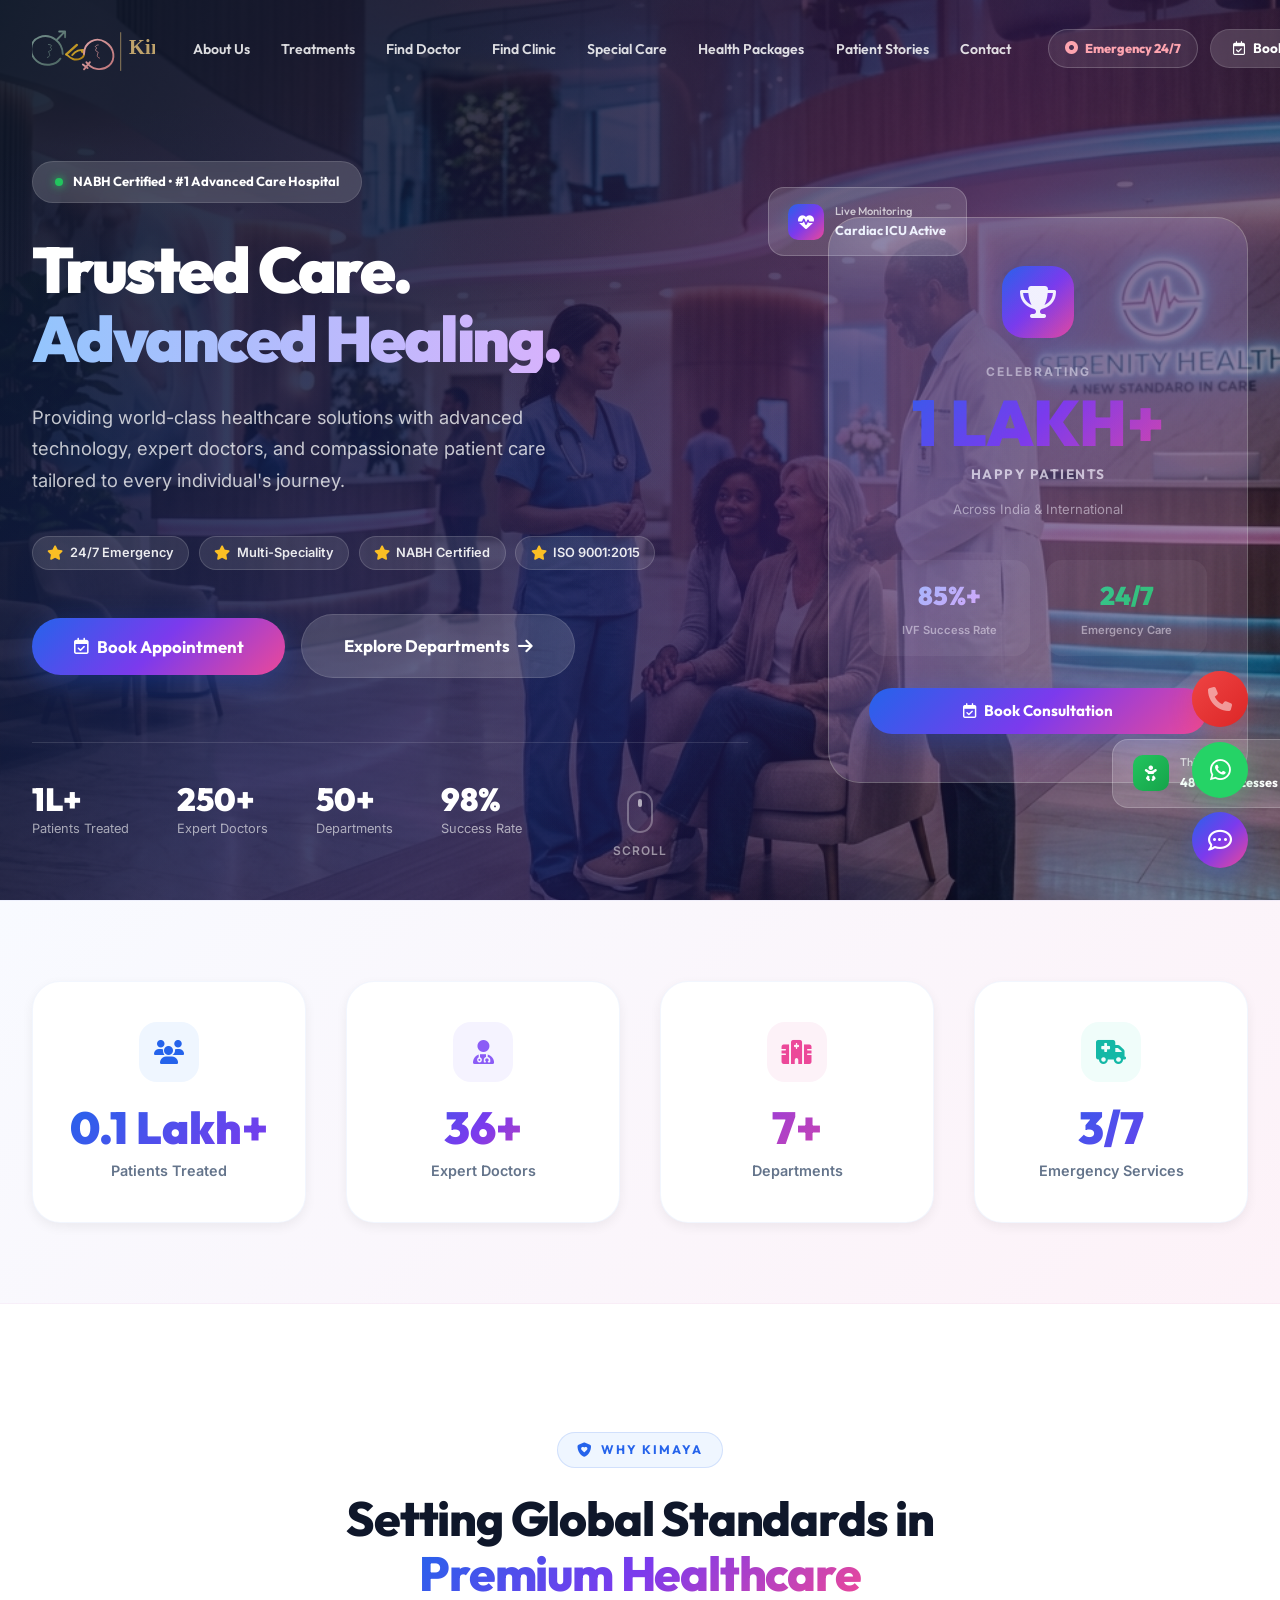
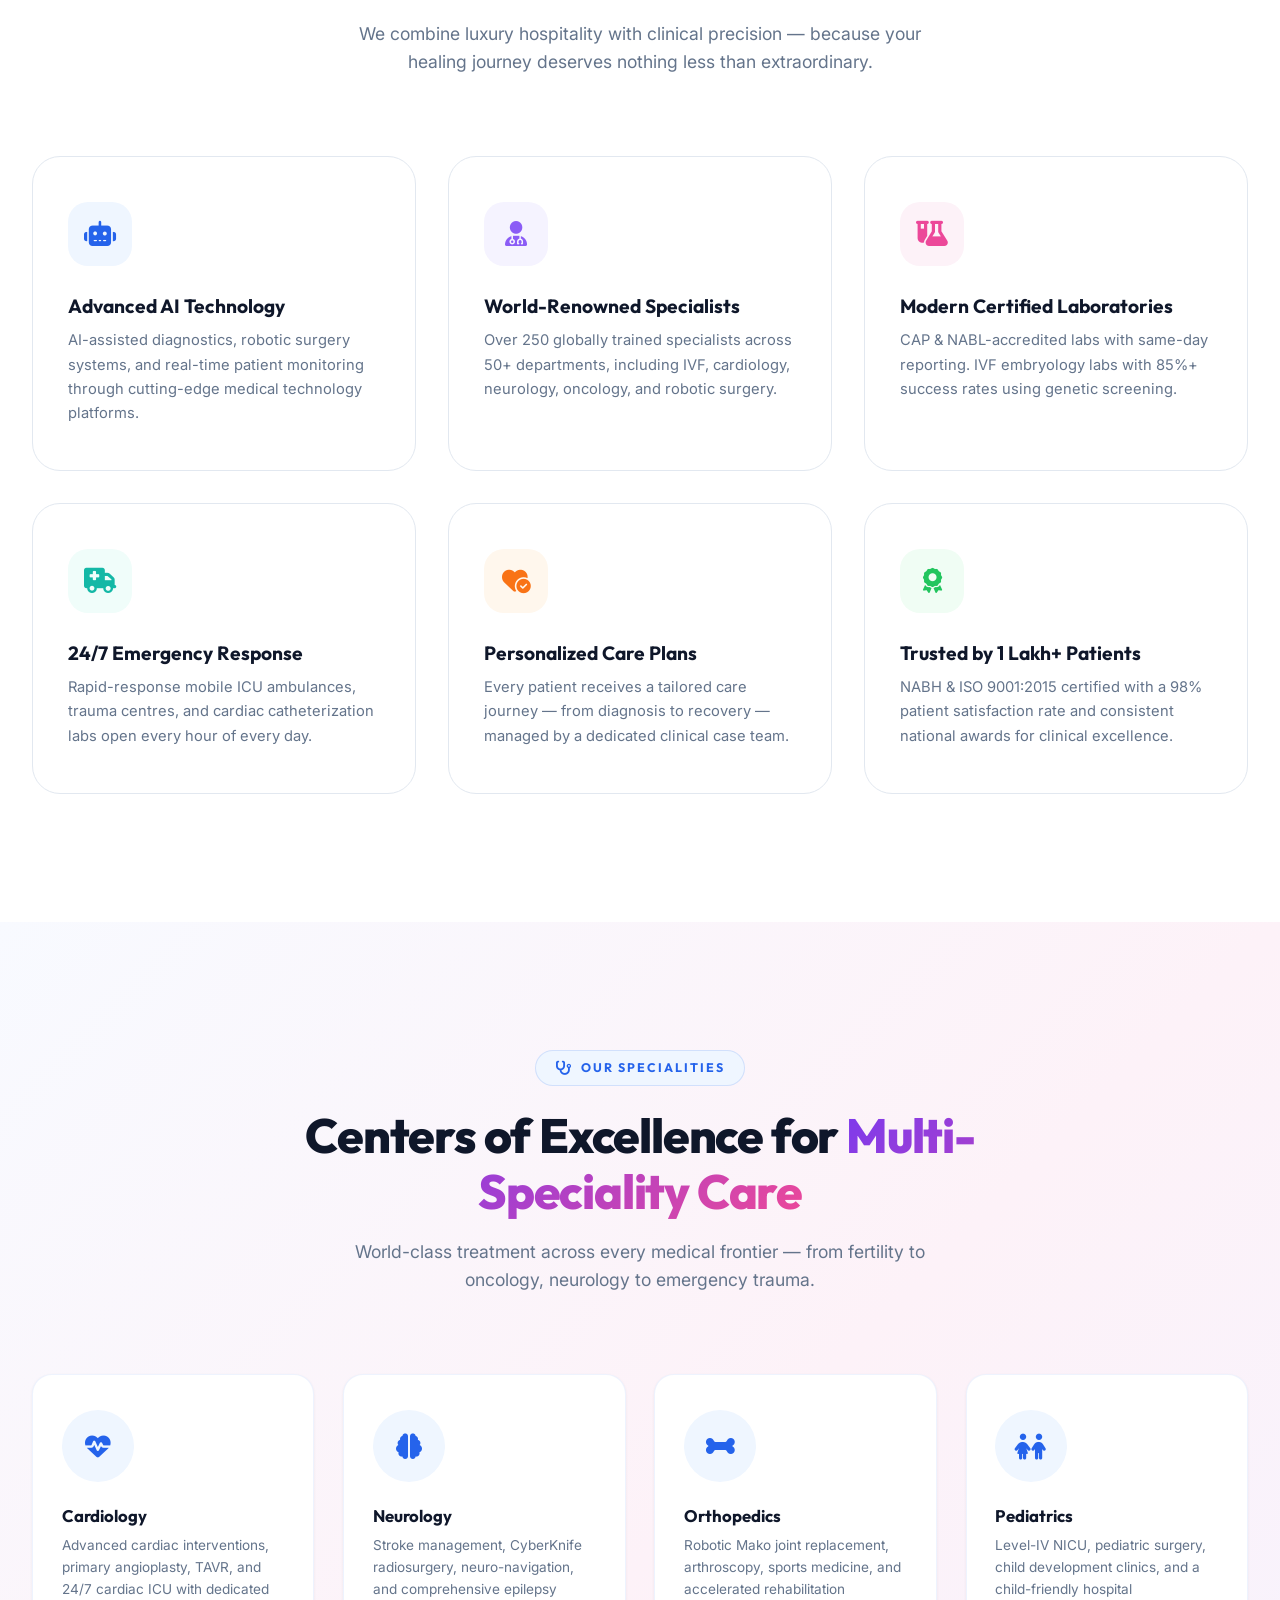
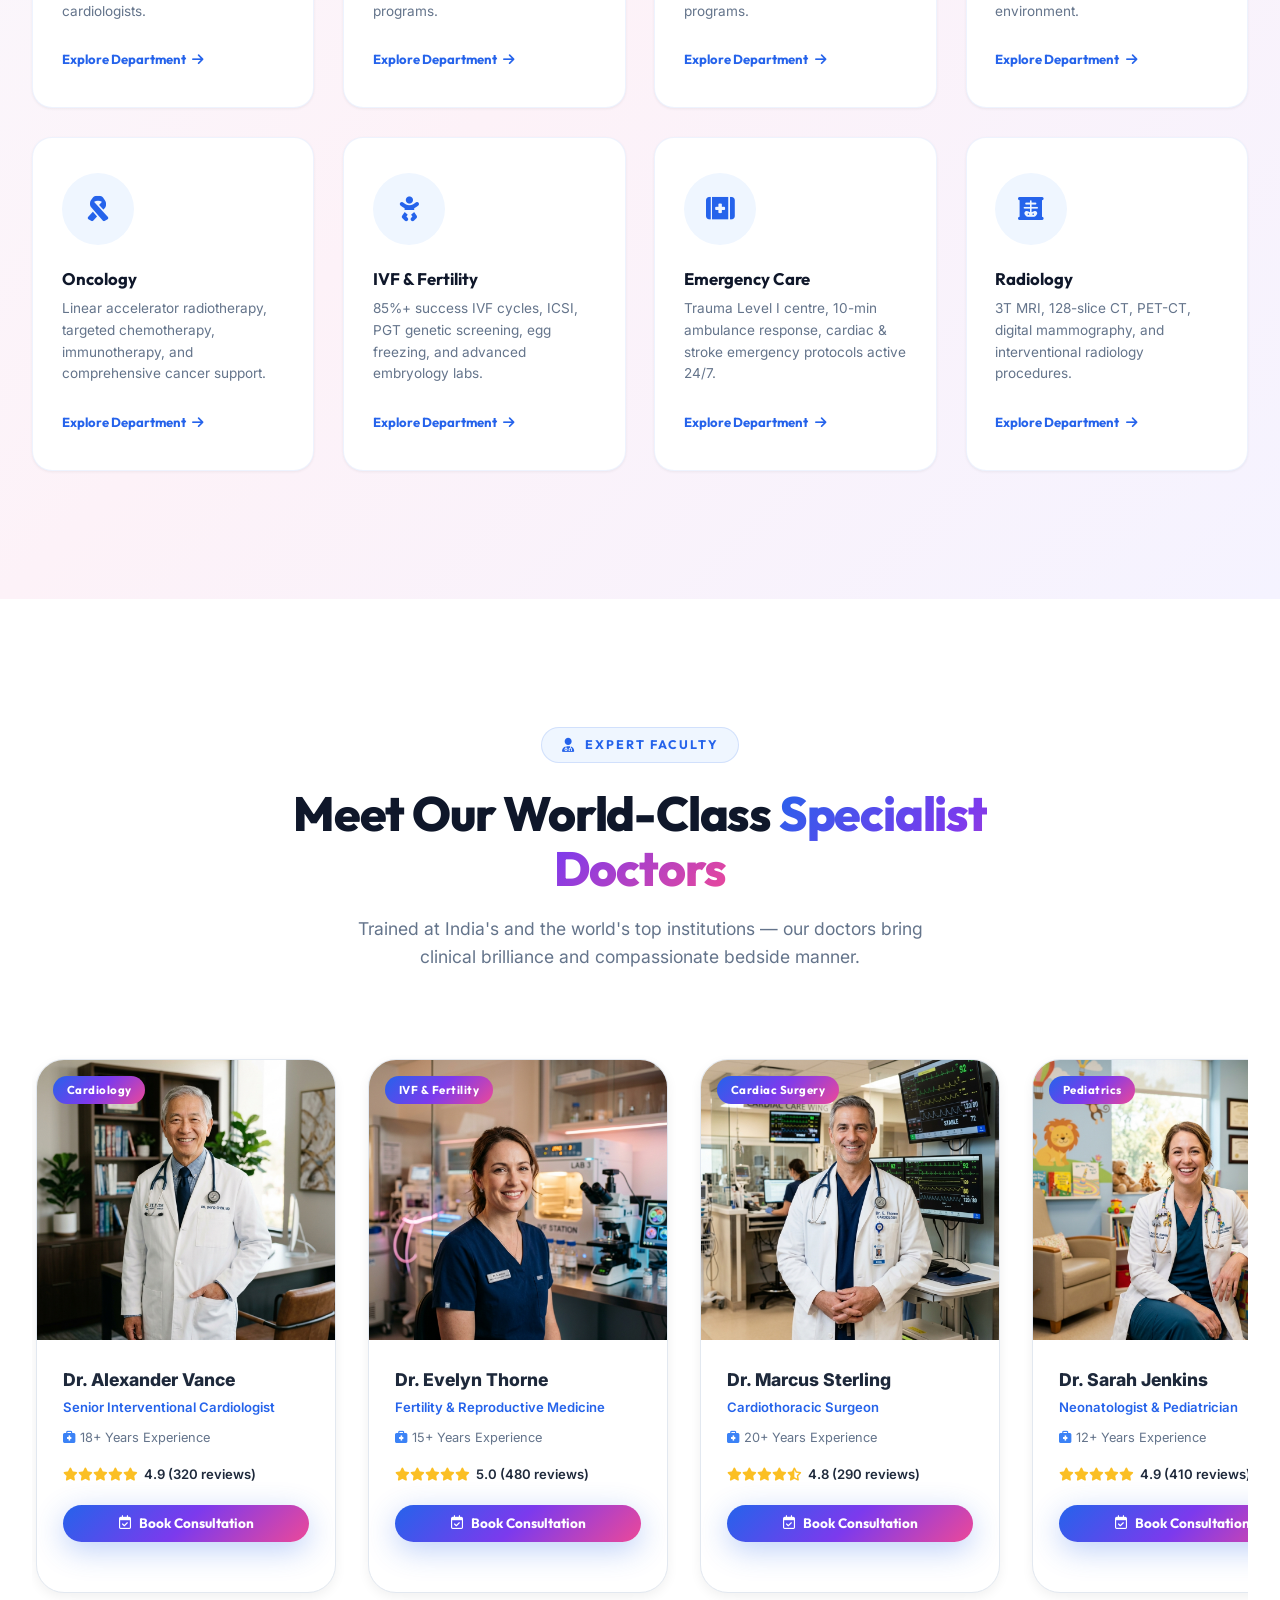
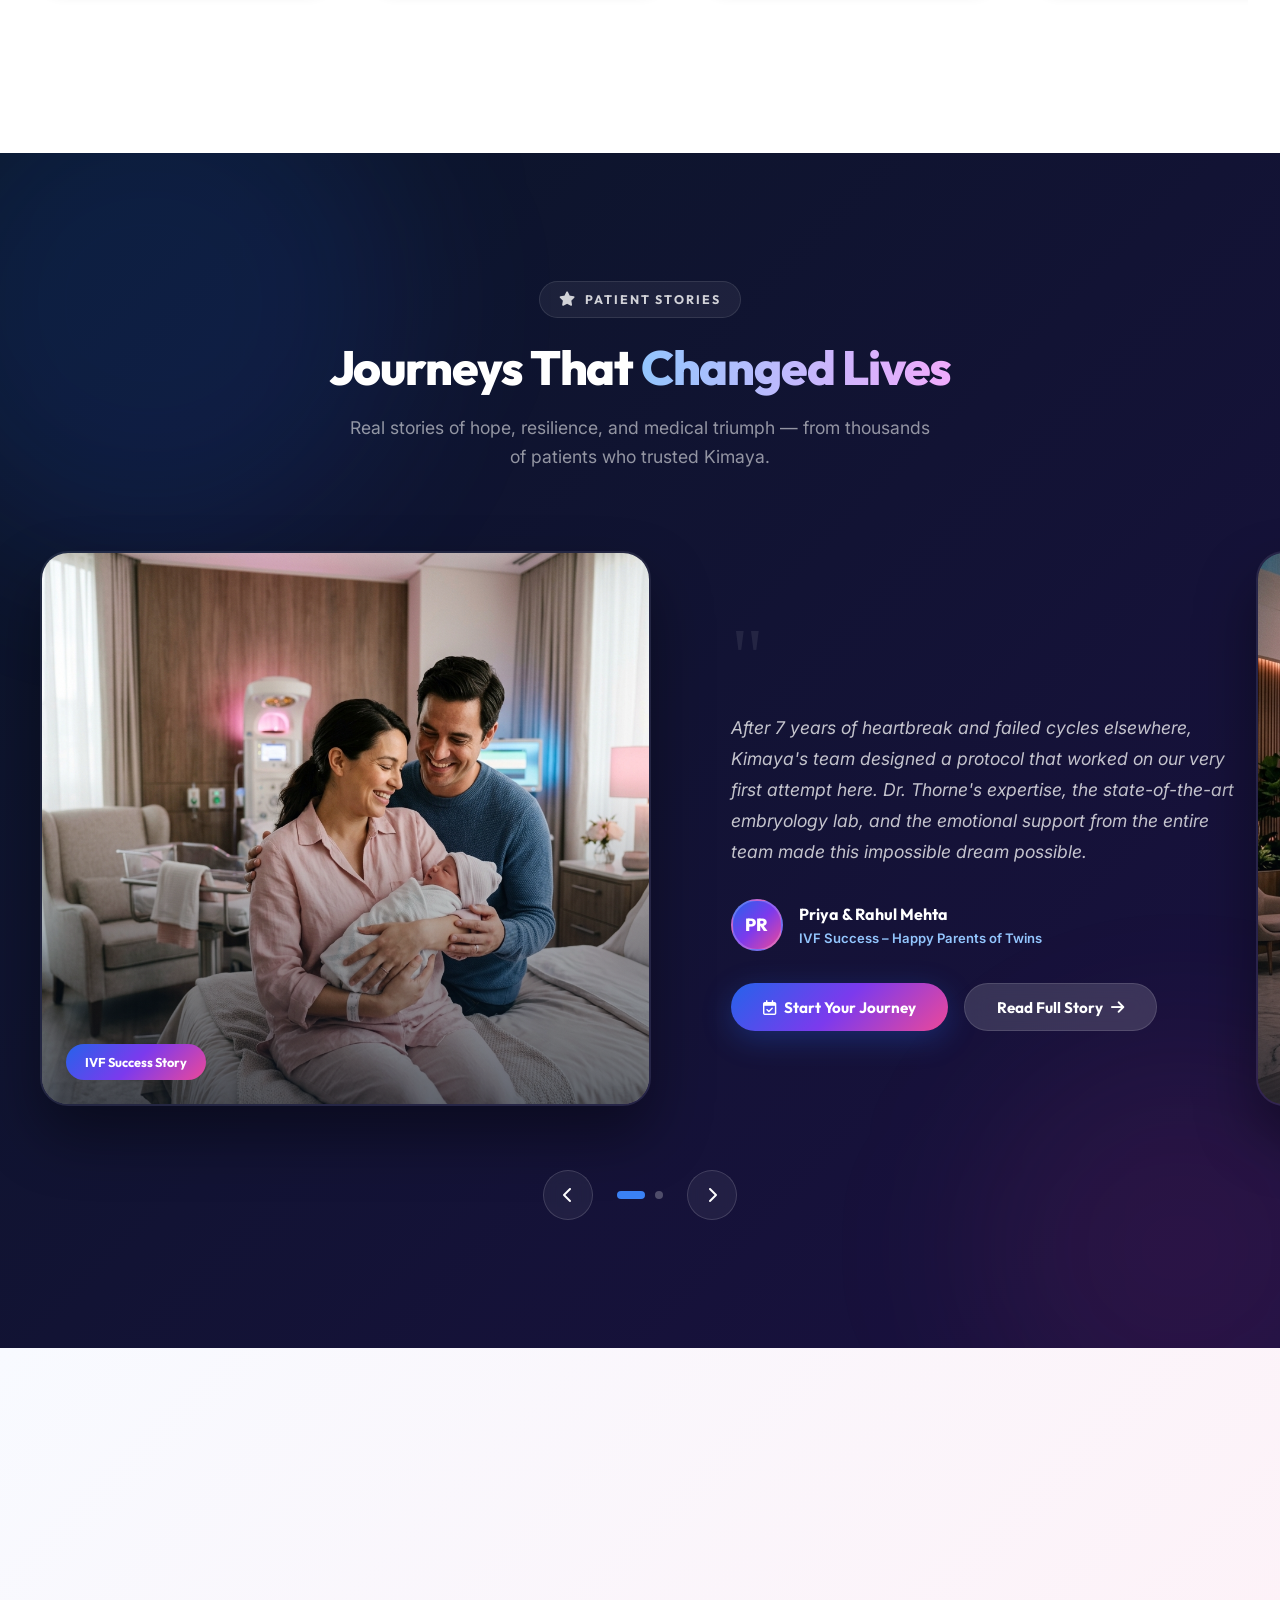
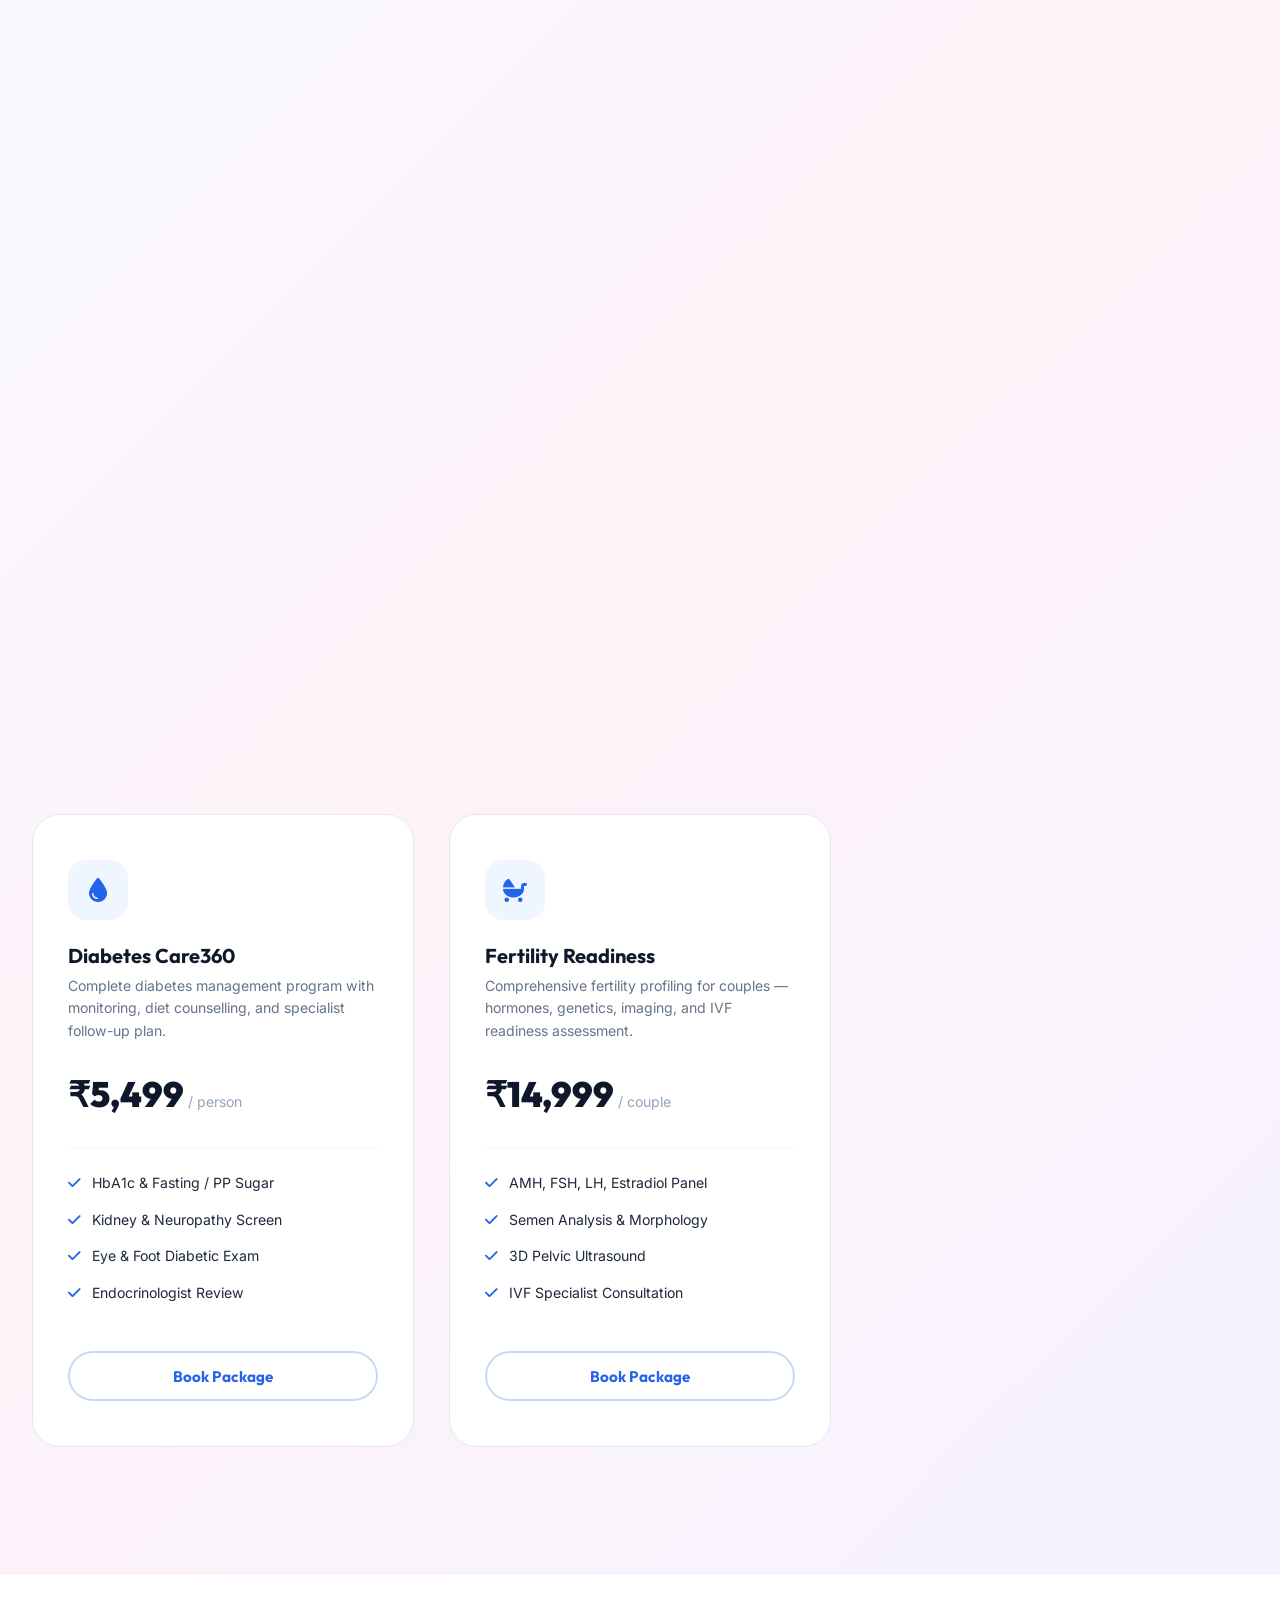
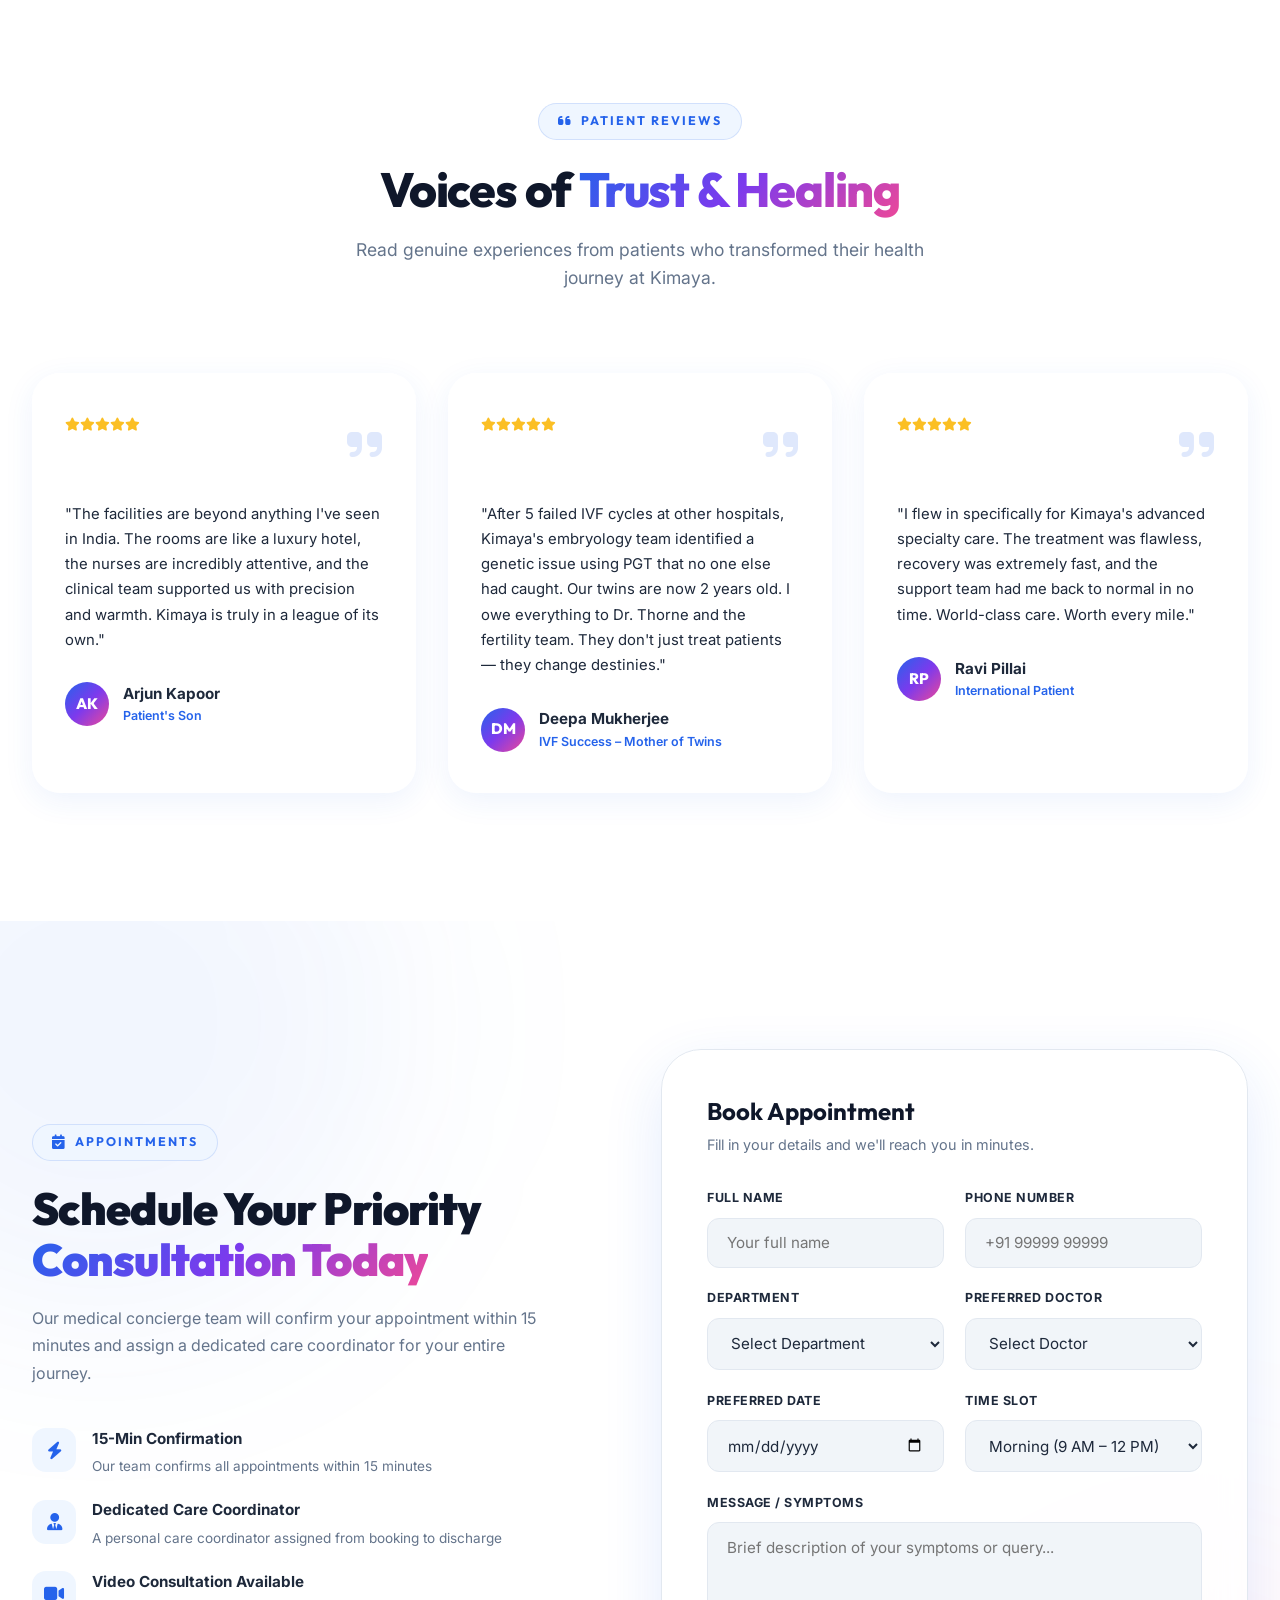
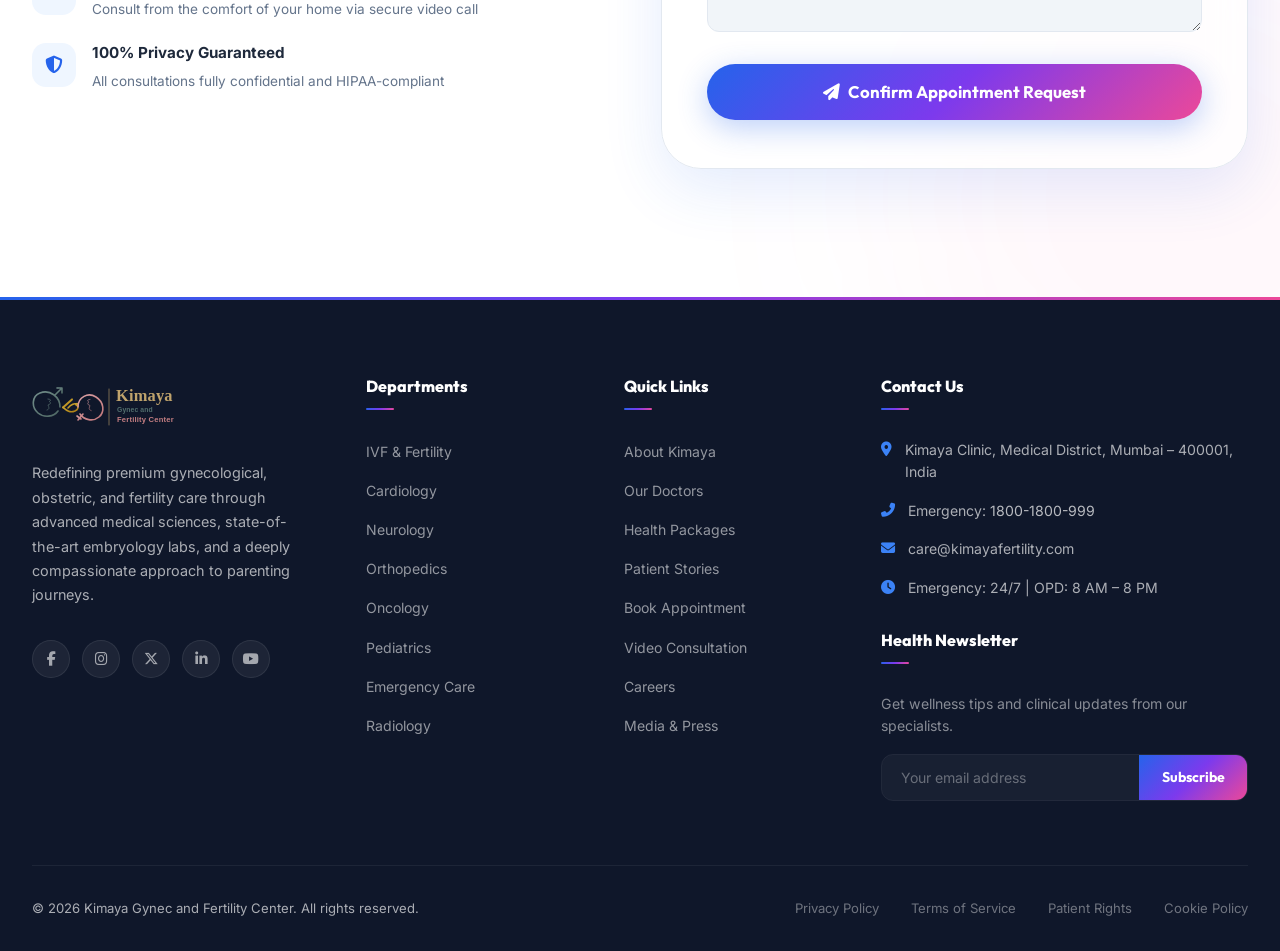
==== commit 7bb41e9e: "Keep navbar brand logo short and clean with logo_short.svg" ====
--- a/medinova/index.html
+++ b/medinova/index.html
@@ -28,7 +28,7 @@
 
       <!-- Logo -->
       <a href="#" class="nav-logo" id="site-logo">
-        <img src="assets/images/logo.svg" alt="Kimaya Logo" class="nav-logo-img">
+        <img src="assets/images/logo_short.svg" alt="Kimaya Logo" class="nav-logo-img">
       </a>
 
       <!-- Center Links -->
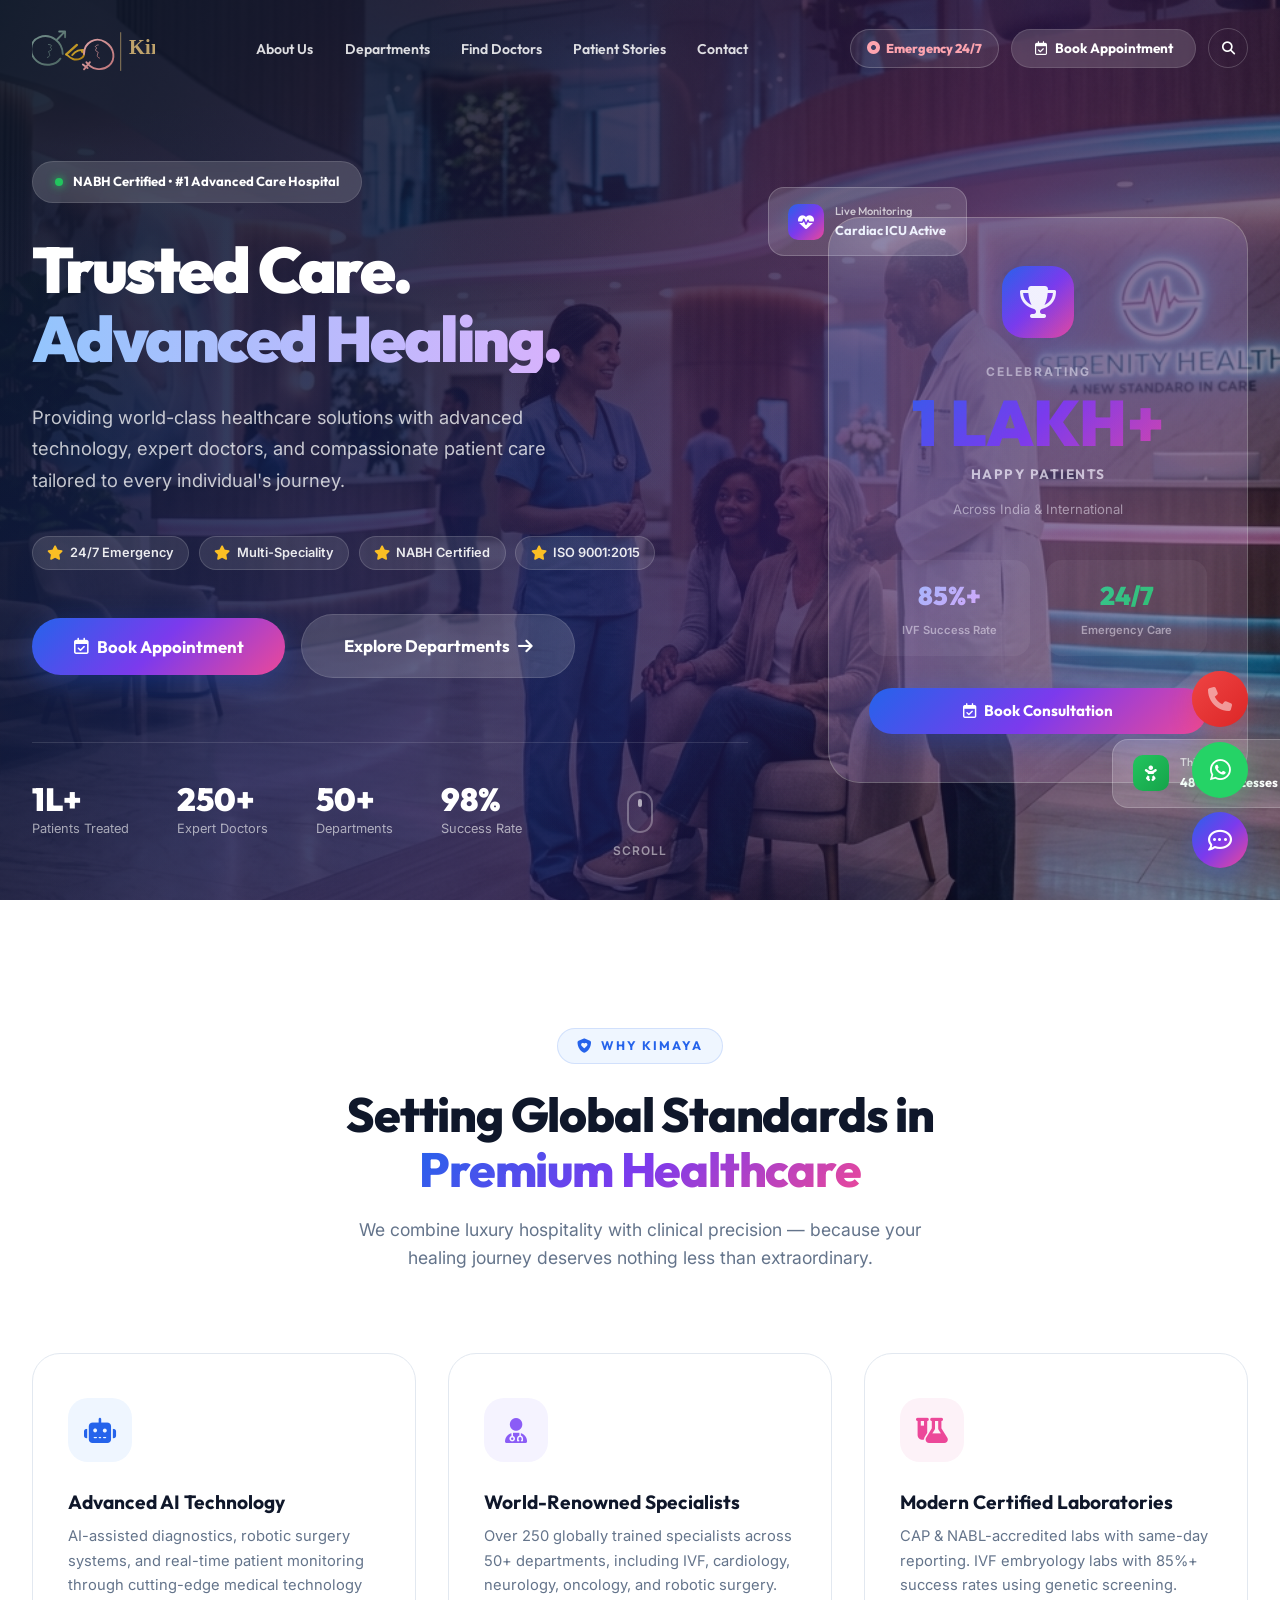
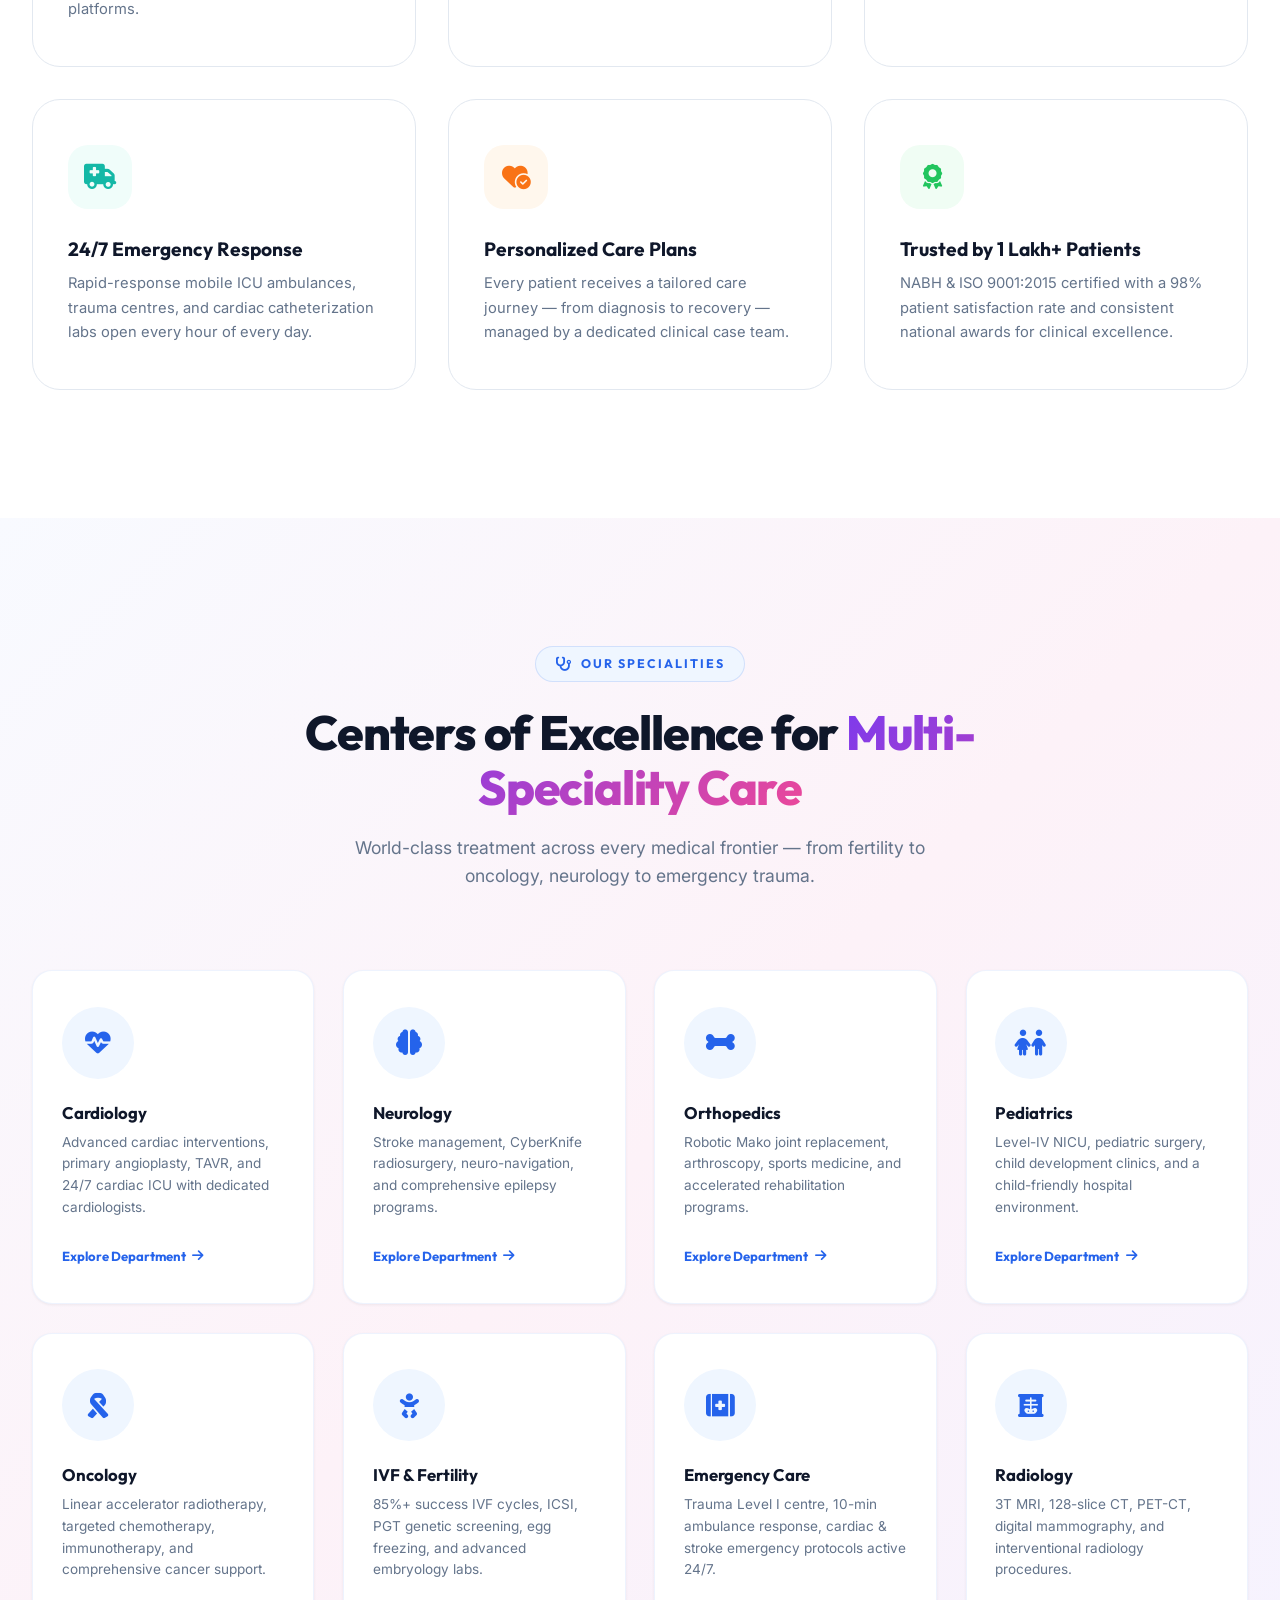
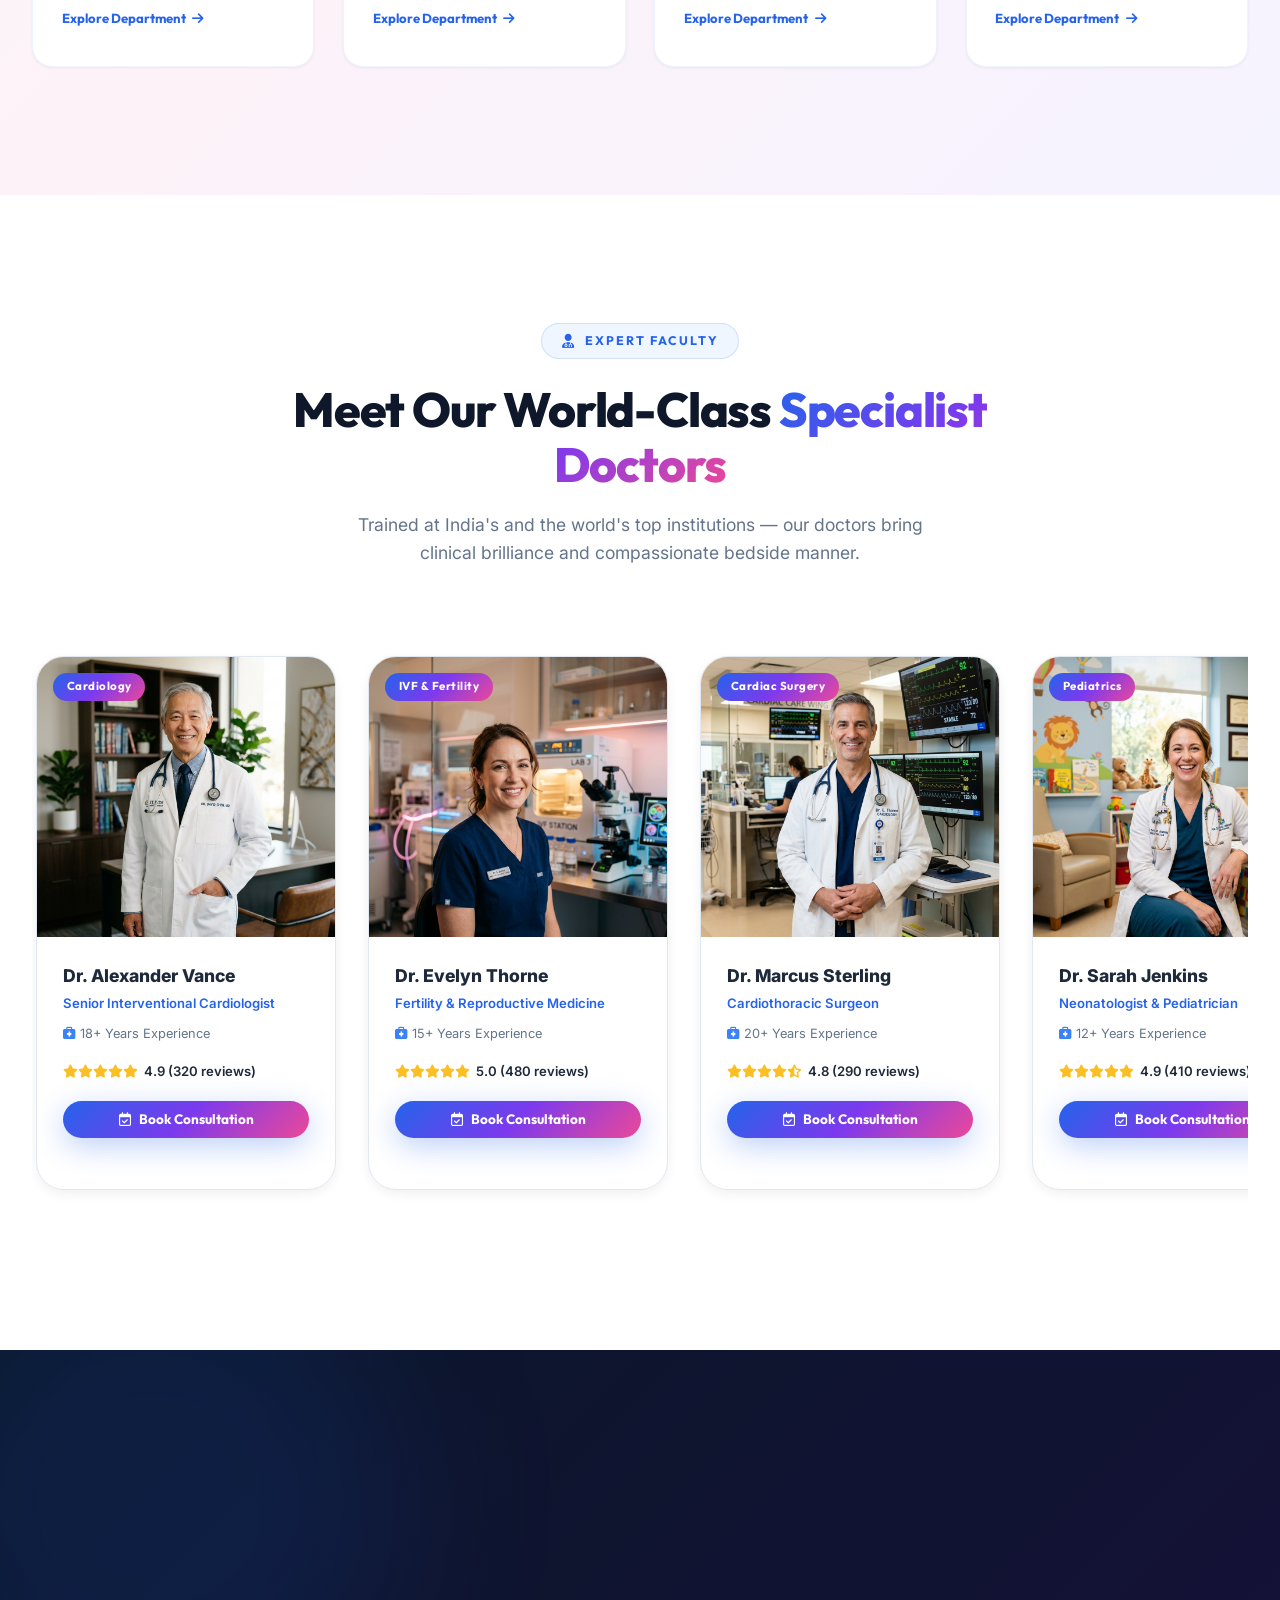
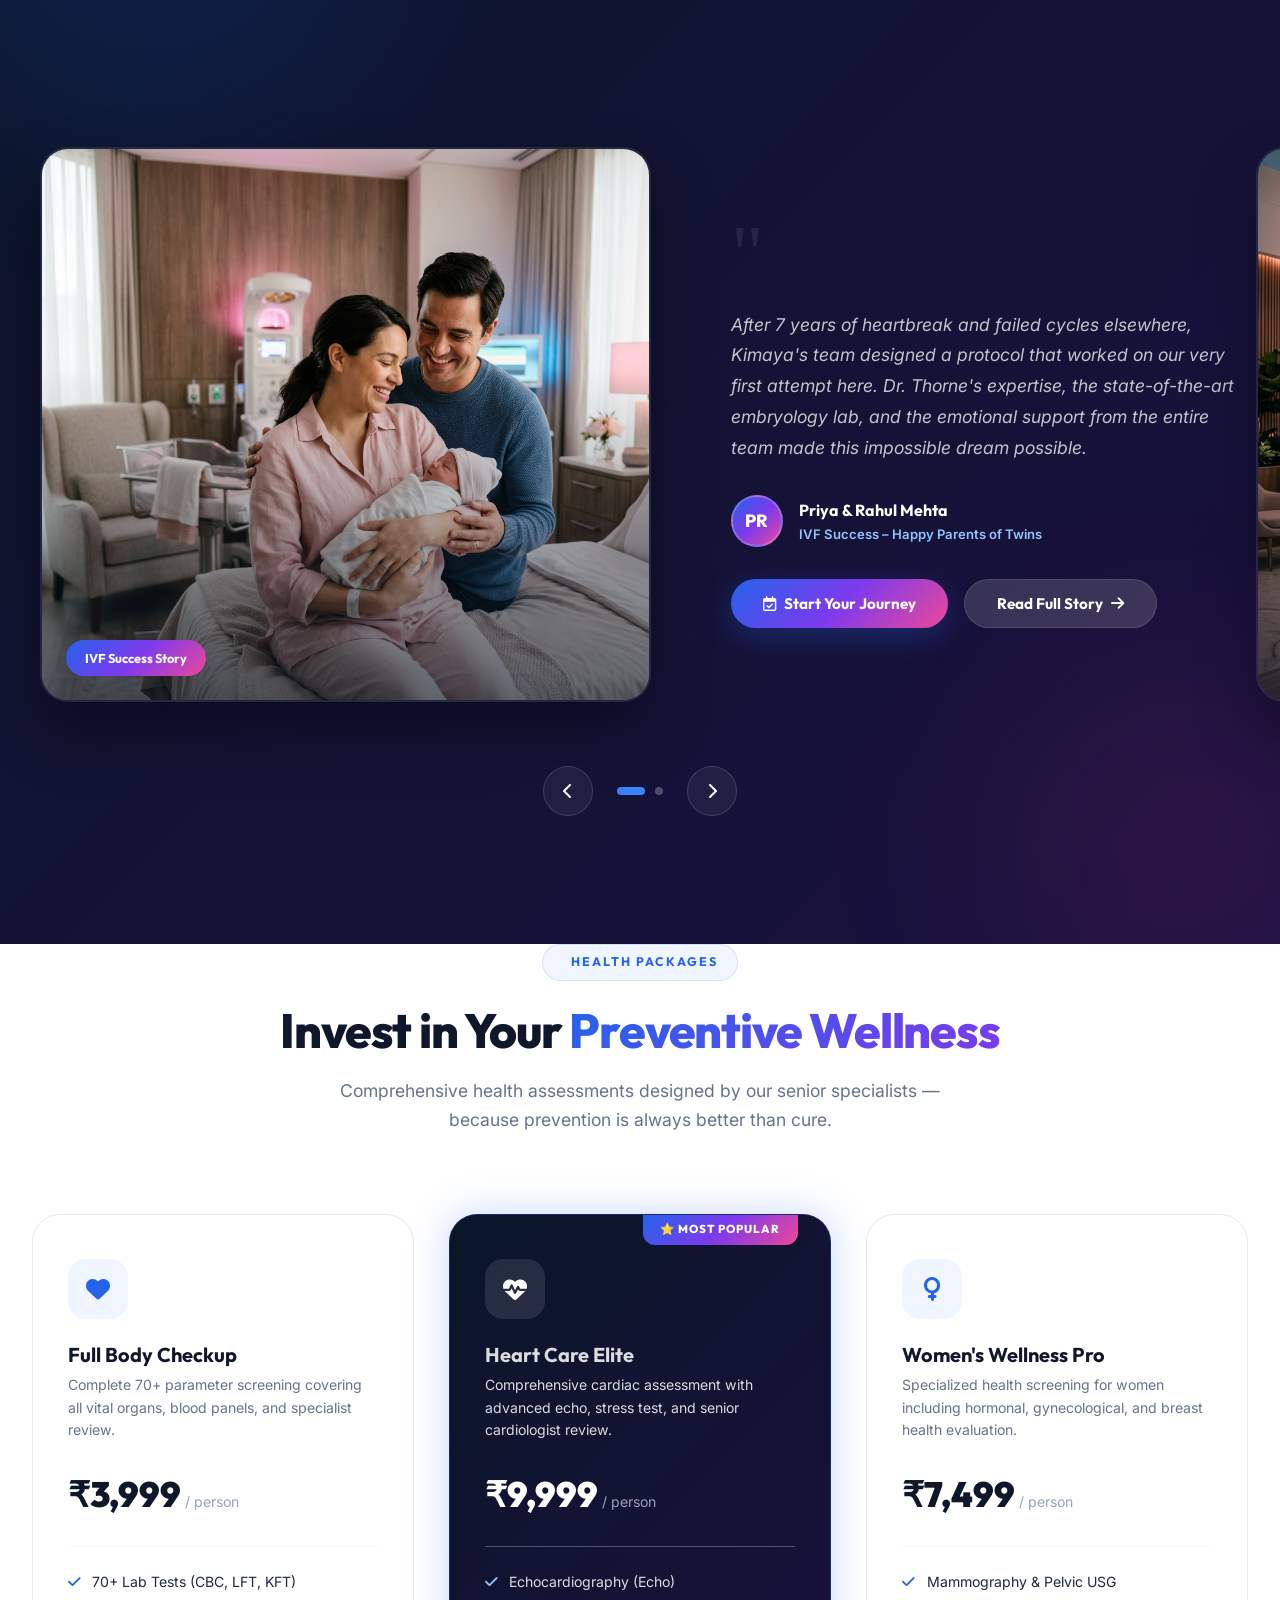
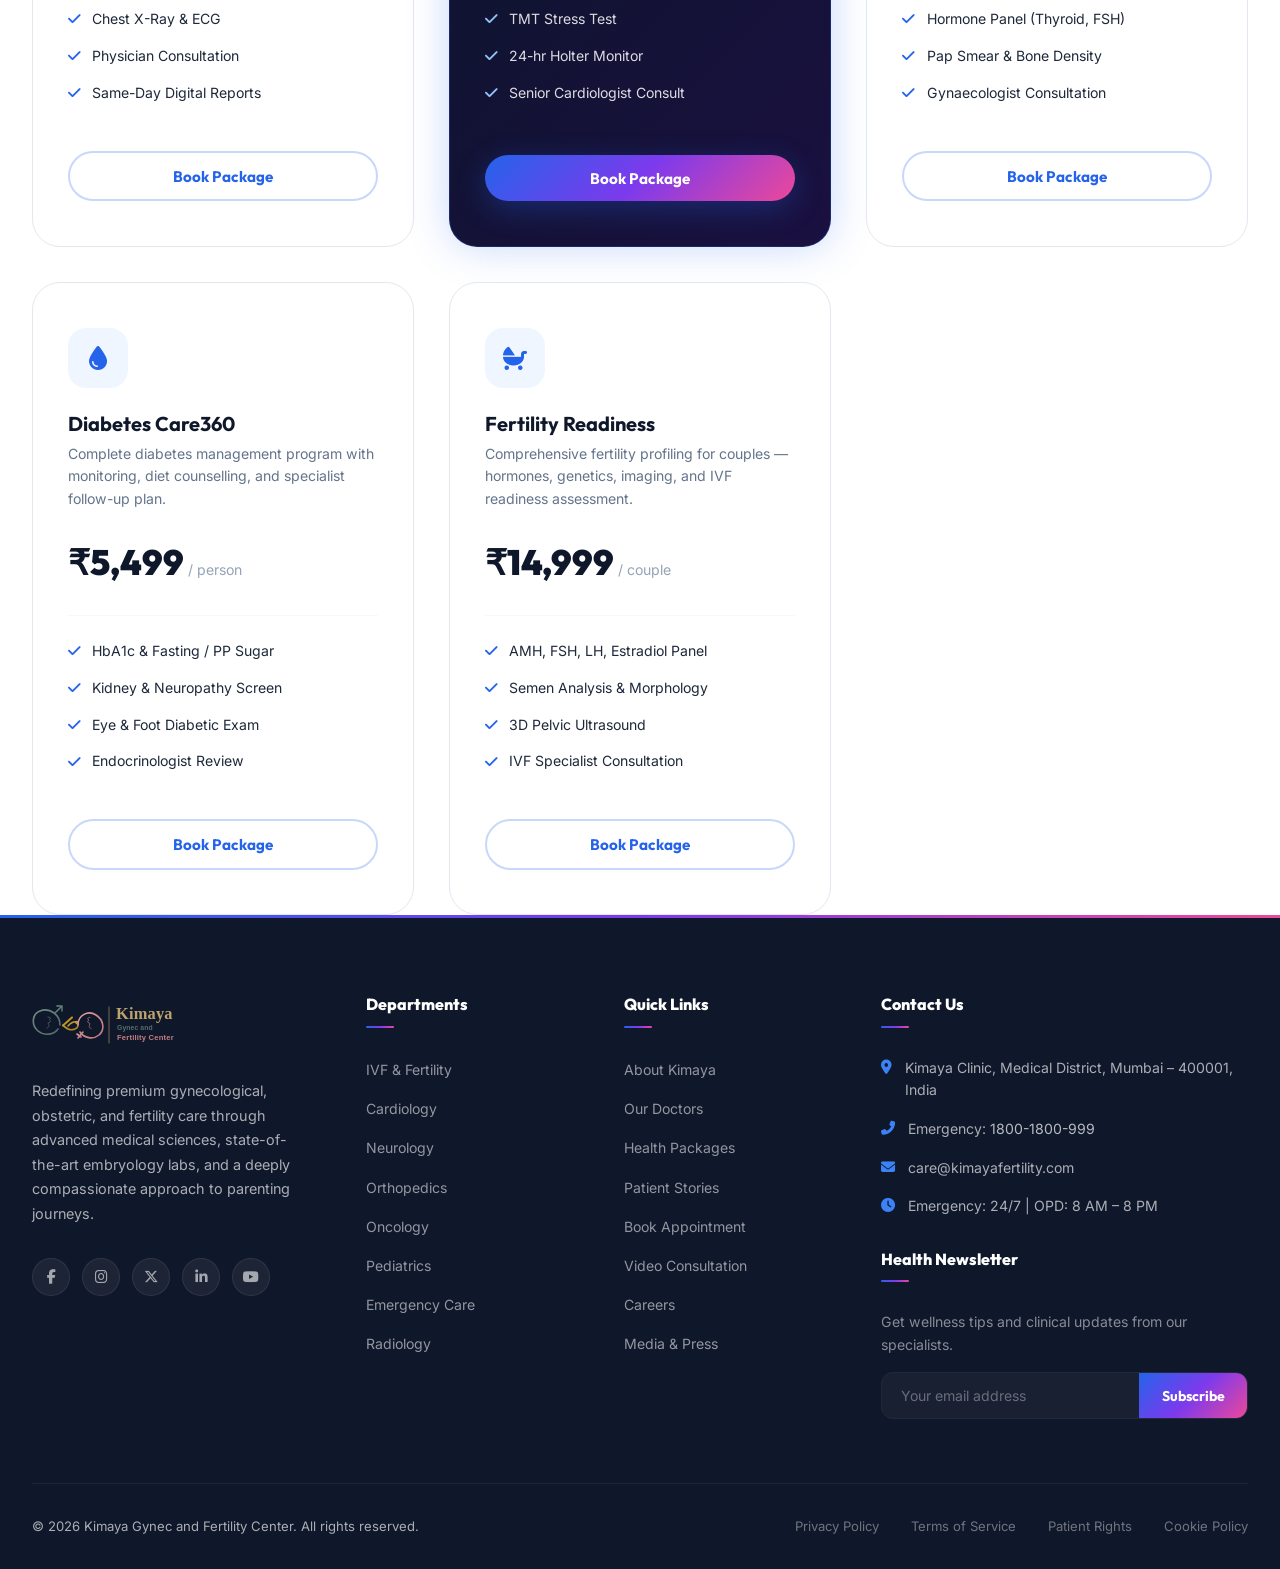
==== commit 606caf68: "Remove Stats, Health Packages, Testimonials, Appointment sections - keep About Us, Departments, Doct" ====
--- a/medinova/index.html
+++ b/medinova/index.html
@@ -34,11 +34,8 @@
       <!-- Center Links -->
       <ul class="nav-links" id="nav-links">
         <li><a href="#about-section" class="nav-link">About Us</a></li>
-        <li><a href="#departments" class="nav-link">Treatments</a></li>
-        <li><a href="#doctors" class="nav-link">Find Doctor</a></li>
-        <li><a href="#appointment" class="nav-link">Find Clinic</a></li>
-        <li><a href="#why" class="nav-link">Special Care</a></li>
-        <li><a href="#packages" class="nav-link">Health Packages</a></li>
+        <li><a href="#departments" class="nav-link">Departments</a></li>
+        <li><a href="#doctors" class="nav-link">Find Doctors</a></li>
         <li><a href="#stories" class="nav-link">Patient Stories</a></li>
         <li><a href="#footer" class="nav-link">Contact</a></li>
       </ul>
@@ -186,35 +183,6 @@
   </div>
 </section>
 
-<!-- ════════════════════════════════════════════
-     3. STATS SECTION
-════════════════════════════════════════════ -->
-<section id="stats">
-  <div class="container">
-    <div class="stats-grid">
-      <div class="stat-card reveal">
-        <div class="stat-icon"><i class="fa-solid fa-users"></i></div>
-        <div class="stat-num grad-text-blue" data-count="100000" data-suffix="+" data-format="lakh">0</div>
-        <div class="stat-label">Patients Treated</div>
-      </div>
-      <div class="stat-card reveal reveal-delay-1">
-        <div class="stat-icon"><i class="fa-solid fa-user-doctor"></i></div>
-        <div class="stat-num grad-text" data-count="250" data-suffix="+">0</div>
-        <div class="stat-label">Expert Doctors</div>
-      </div>
-      <div class="stat-card reveal reveal-delay-2">
-        <div class="stat-icon"><i class="fa-solid fa-hospital"></i></div>
-        <div class="stat-num grad-text-pink" data-count="50" data-suffix="+">0</div>
-        <div class="stat-label">Departments</div>
-      </div>
-      <div class="stat-card reveal reveal-delay-3">
-        <div class="stat-icon"><i class="fa-solid fa-truck-medical"></i></div>
-        <div class="stat-num grad-text-blue" data-count="24" data-suffix="/7">0</div>
-        <div class="stat-label">Emergency Services</div>
-      </div>
-    </div>
-  </div>
-</section>
 
 <!-- ════════════════════════════════════════════
      4. WHY CHOOSE US
@@ -563,9 +531,8 @@
 </section>
 
 <!-- ════════════════════════════════════════════
-     8. HEALTH PACKAGES
-════════════════════════════════════════════ -->
-<section id="packages" class="section-py">
+     10. FOOTER
+════════════════════════════════════════════ -->
   <div class="container">
     <div class="sec-header reveal">
       <span class="sec-eyebrow"><i class="fa-solid fa-box-heart"></i> Health Packages</span>
@@ -650,178 +617,6 @@
         <button class="btn btn-outline btn-full" onclick="openBooking('','IVF & Fertility','Fertility Readiness')">Book Package</button>
       </div>
 
-    </div>
-  </div>
-</section>
-
-<!-- ════════════════════════════════════════════
-     TESTIMONIALS
-════════════════════════════════════════════ -->
-<section id="testimonials" class="section-py" style="background:#fff;">
-  <div class="container">
-    <div class="sec-header reveal">
-      <span class="sec-eyebrow"><i class="fa-solid fa-quote-left"></i> Patient Reviews</span>
-      <h2 class="sec-title">Voices of <span class="grad-text">Trust & Healing</span></h2>
-      <p class="sec-desc">Read genuine experiences from patients who transformed their health journey at Kimaya.</p>
-    </div>
-    <div class="test-grid">
-      <div class="test-card glass-card reveal">
-        <div class="test-top">
-          <div class="stars"><i class="fa-solid fa-star"></i><i class="fa-solid fa-star"></i><i class="fa-solid fa-star"></i><i class="fa-solid fa-star"></i><i class="fa-solid fa-star"></i></div>
-          <div class="test-quote-icon"><i class="fa-solid fa-quote-right"></i></div>
-        </div>
-        <p class="test-text">"The facilities are beyond anything I've seen in India. The rooms are like a luxury hotel, the nurses are incredibly attentive, and the clinical team supported us with precision and warmth. Kimaya is truly in a league of its own."</p>
-        <div class="test-user">
-          <div class="test-avatar">AK</div>
-          <div>
-            <div class="test-name">Arjun Kapoor</div>
-            <div class="test-treatment">Patient's Son</div>
-          </div>
-        </div>
-      </div>
-      <div class="test-card glass-card reveal reveal-delay-1">
-        <div class="test-top">
-          <div class="stars"><i class="fa-solid fa-star"></i><i class="fa-solid fa-star"></i><i class="fa-solid fa-star"></i><i class="fa-solid fa-star"></i><i class="fa-solid fa-star"></i></div>
-          <div class="test-quote-icon"><i class="fa-solid fa-quote-right"></i></div>
-        </div>
-        <p class="test-text">"After 5 failed IVF cycles at other hospitals, Kimaya's embryology team identified a genetic issue using PGT that no one else had caught. Our twins are now 2 years old. I owe everything to Dr. Thorne and the fertility team. They don't just treat patients — they change destinies."</p>
-        <div class="test-user">
-          <div class="test-avatar">DM</div>
-          <div>
-            <div class="test-name">Deepa Mukherjee</div>
-            <div class="test-treatment">IVF Success – Mother of Twins</div>
-          </div>
-        </div>
-      </div>
-      <div class="test-card glass-card reveal reveal-delay-2">
-        <div class="test-top">
-          <div class="stars"><i class="fa-solid fa-star"></i><i class="fa-solid fa-star"></i><i class="fa-solid fa-star"></i><i class="fa-solid fa-star"></i><i class="fa-solid fa-star"></i></div>
-          <div class="test-quote-icon"><i class="fa-solid fa-quote-right"></i></div>
-        </div>
-        <p class="test-text">"I flew in specifically for Kimaya's advanced specialty care. The treatment was flawless, recovery was extremely fast, and the support team had me back to normal in no time. World-class care. Worth every mile."</p>
-        <div class="test-user">
-          <div class="test-avatar">RP</div>
-          <div>
-            <div class="test-name">Ravi Pillai</div>
-            <div class="test-treatment">International Patient</div>
-          </div>
-        </div>
-      </div>
-    </div>
-  </div>
-</section>
-
-<!-- ════════════════════════════════════════════
-     9. APPOINTMENT BOOKING SECTION
-════════════════════════════════════════════ -->
-<section id="appointment" class="section-py">
-  <div class="appt-glow appt-glow-1"></div>
-  <div class="appt-glow appt-glow-2"></div>
-  <div class="container" style="position:relative;z-index:2;">
-    <div class="appt-grid">
-      <div class="appt-info reveal-left">
-        <span class="sec-eyebrow"><i class="fa-solid fa-calendar-check"></i> Appointments</span>
-        <h2>Schedule Your Priority <span class="grad-text">Consultation Today</span></h2>
-        <p>Our medical concierge team will confirm your appointment within 15 minutes and assign a dedicated care coordinator for your entire journey.</p>
-        <div class="appt-perks">
-          <div class="appt-perk">
-            <div class="perk-icon"><i class="fa-solid fa-bolt"></i></div>
-            <div class="perk-text">
-              <strong>15-Min Confirmation</strong>
-              <span>Our team confirms all appointments within 15 minutes</span>
-            </div>
-          </div>
-          <div class="appt-perk">
-            <div class="perk-icon"><i class="fa-solid fa-user-tie"></i></div>
-            <div class="perk-text">
-              <strong>Dedicated Care Coordinator</strong>
-              <span>A personal care coordinator assigned from booking to discharge</span>
-            </div>
-          </div>
-          <div class="appt-perk">
-            <div class="perk-icon"><i class="fa-solid fa-video"></i></div>
-            <div class="perk-text">
-              <strong>Video Consultation Available</strong>
-              <span>Consult from the comfort of your home via secure video call</span>
-            </div>
-          </div>
-          <div class="appt-perk">
-            <div class="perk-icon"><i class="fa-solid fa-shield-halved"></i></div>
-            <div class="perk-text">
-              <strong>100% Privacy Guaranteed</strong>
-              <span>All consultations fully confidential and HIPAA-compliant</span>
-            </div>
-          </div>
-        </div>
-      </div>
-
-      <div class="appt-form-card glass-card reveal-right">
-        <h3 style="font-size:1.5rem;margin-bottom:.5rem;">Book Appointment</h3>
-        <p style="color:var(--slate-500);font-size:.9rem;margin-bottom:2rem;">Fill in your details and we'll reach you in minutes.</p>
-        <form id="appt-form">
-          <div class="form-row">
-            <div class="form-group">
-              <label class="form-label">Full Name</label>
-              <input type="text" class="form-input" placeholder="Your full name" required>
-            </div>
-            <div class="form-group">
-              <label class="form-label">Phone Number</label>
-              <input type="tel" class="form-input" placeholder="+91 99999 99999" required>
-            </div>
-            <div class="form-group">
-              <label class="form-label">Department</label>
-              <select class="form-input" id="appt-dept">
-                <option value="">Select Department</option>
-                <option>Cardiology</option>
-                <option>IVF & Fertility</option>
-                <option>Neurology</option>
-                <option>Orthopedics</option>
-                <option>Pediatrics</option>
-                <option>Oncology</option>
-                <option>Radiology</option>
-                <option>Emergency</option>
-              </select>
-            </div>
-            <div class="form-group">
-              <label class="form-label">Preferred Doctor</label>
-              <select class="form-input" id="appt-doc">
-                <option value="">Select Doctor</option>
-                <option>Dr. Alexander Vance</option>
-                <option>Dr. Evelyn Thorne</option>
-                <option>Dr. Marcus Sterling</option>
-                <option>Dr. Sarah Jenkins</option>
-                <option>General Consultation</option>
-              </select>
-            </div>
-            <div class="form-group">
-              <label class="form-label">Preferred Date</label>
-              <input type="date" class="form-input" id="appt-date" required>
-            </div>
-            <div class="form-group">
-              <label class="form-label">Time Slot</label>
-              <select class="form-input">
-                <option>Morning (9 AM – 12 PM)</option>
-                <option>Afternoon (12 PM – 3 PM)</option>
-                <option>Evening (3 PM – 6 PM)</option>
-              </select>
-            </div>
-            <div class="form-group full">
-              <label class="form-label">Message / Symptoms</label>
-              <textarea class="form-input" placeholder="Brief description of your symptoms or query..." rows="3"></textarea>
-            </div>
-          </div>
-          <div style="margin-top:1.5rem;">
-            <button type="submit" class="btn btn-primary btn-full btn-lg">
-              <i class="fa-solid fa-paper-plane"></i> Confirm Appointment Request
-            </button>
-          </div>
-          <div class="form-success" id="appt-success">
-            <i class="fa-solid fa-circle-check"></i>
-            <h3>Request Received!</h3>
-            <p>Our care coordinator will call you within <strong>15 minutes</strong> to confirm your appointment.</p>
-          </div>
-        </form>
-      </div>
     </div>
   </div>
 </section>
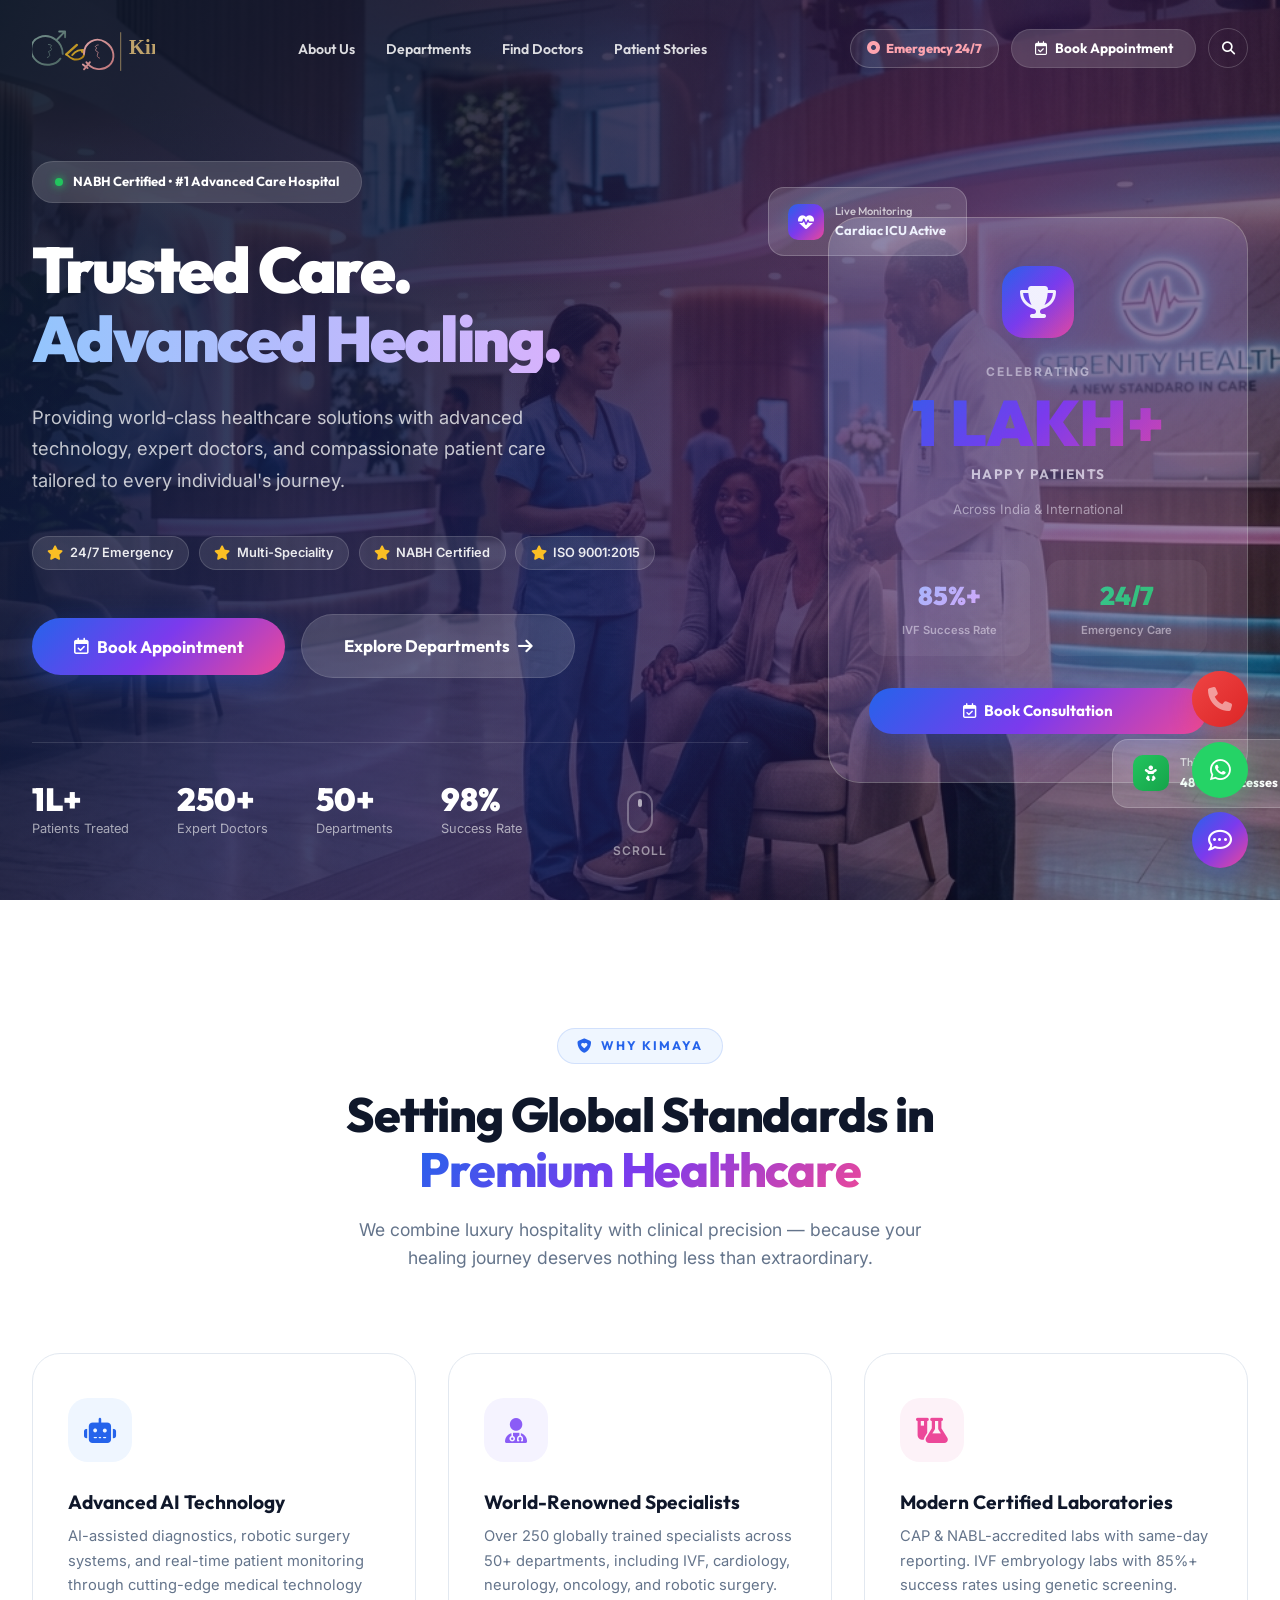
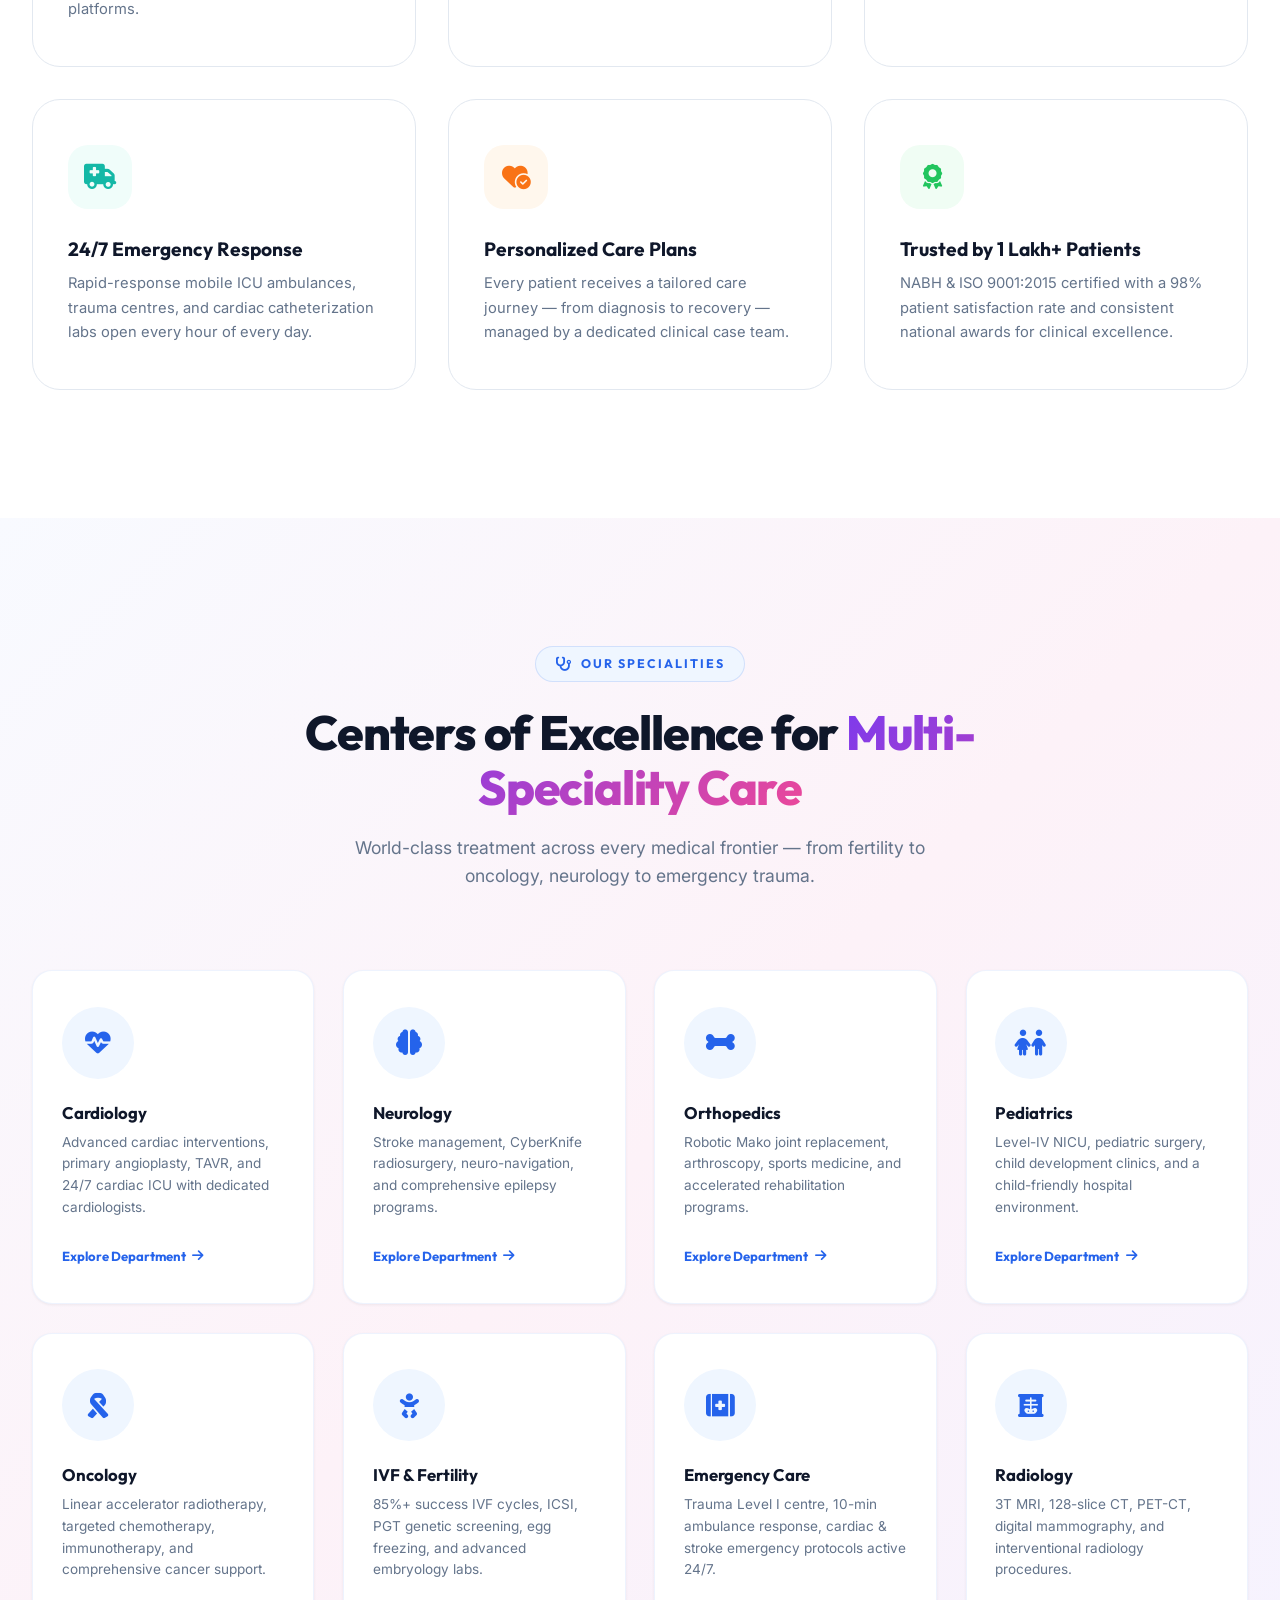
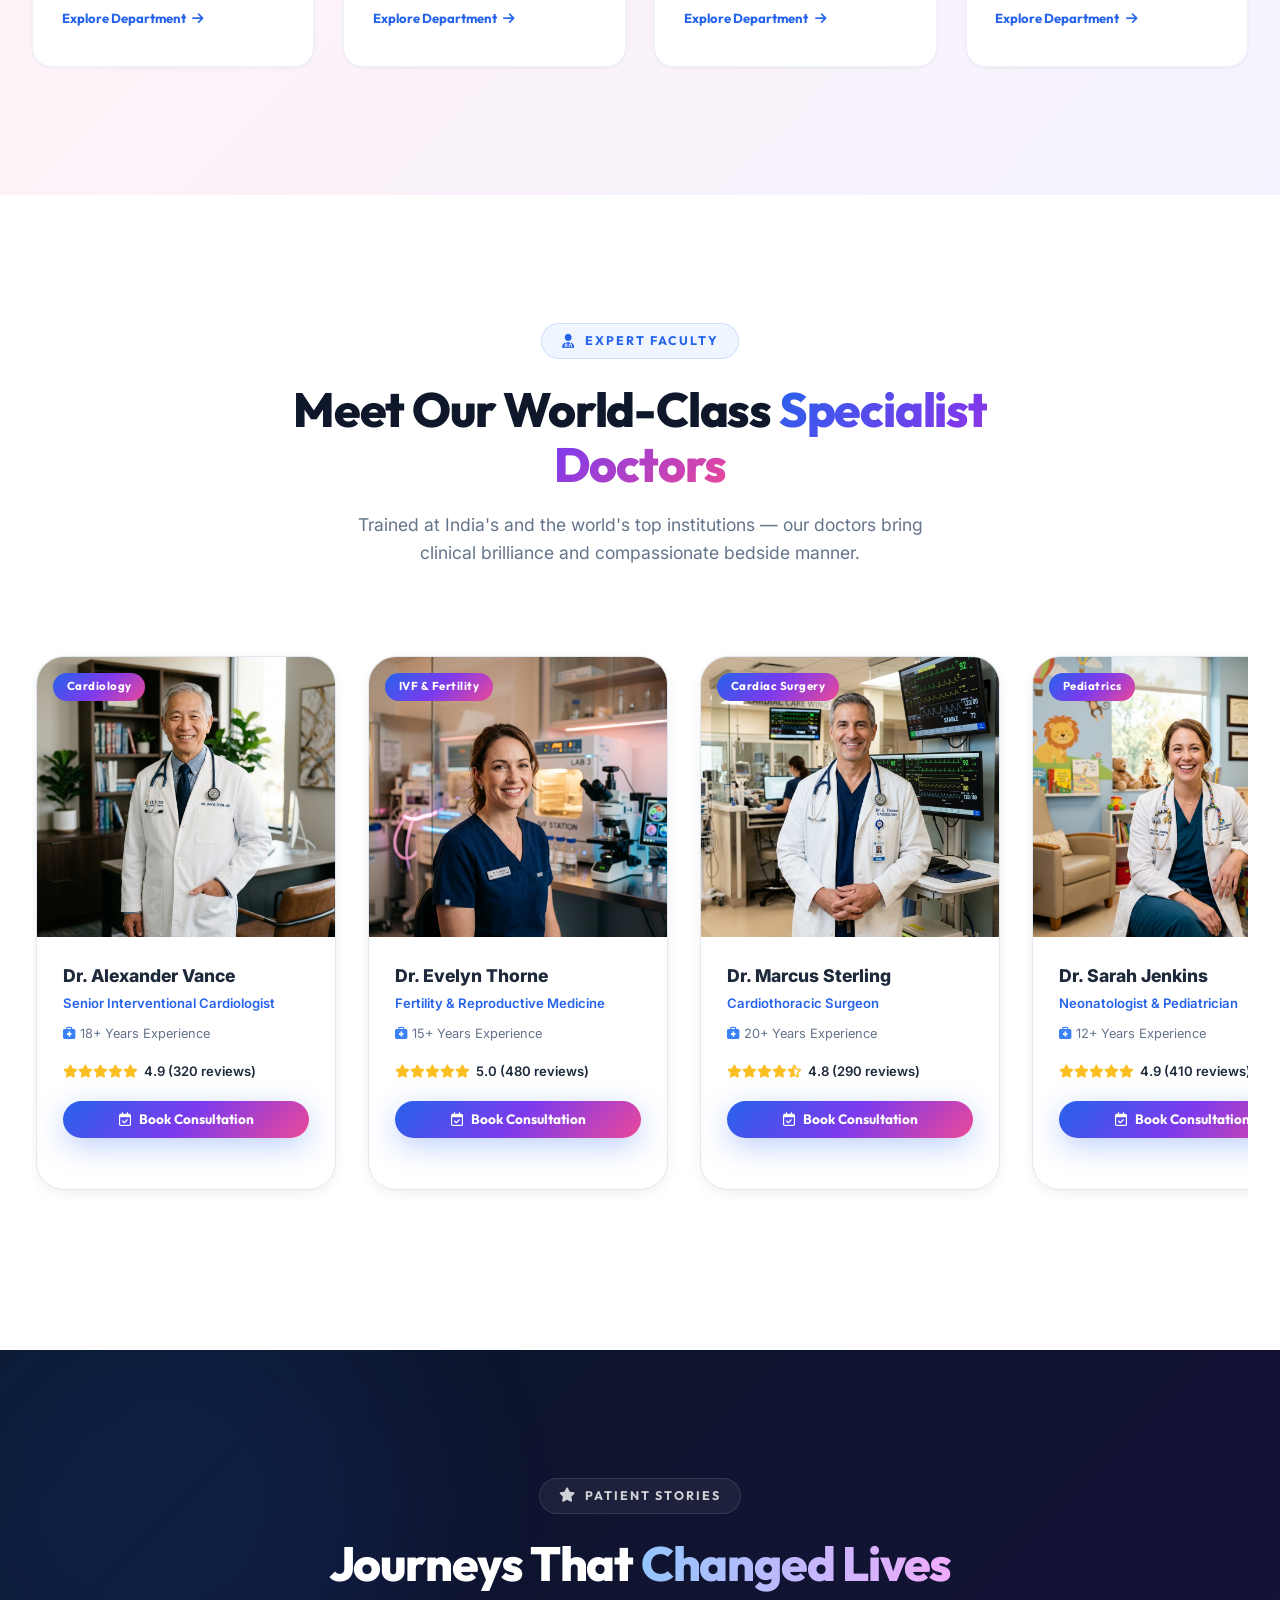
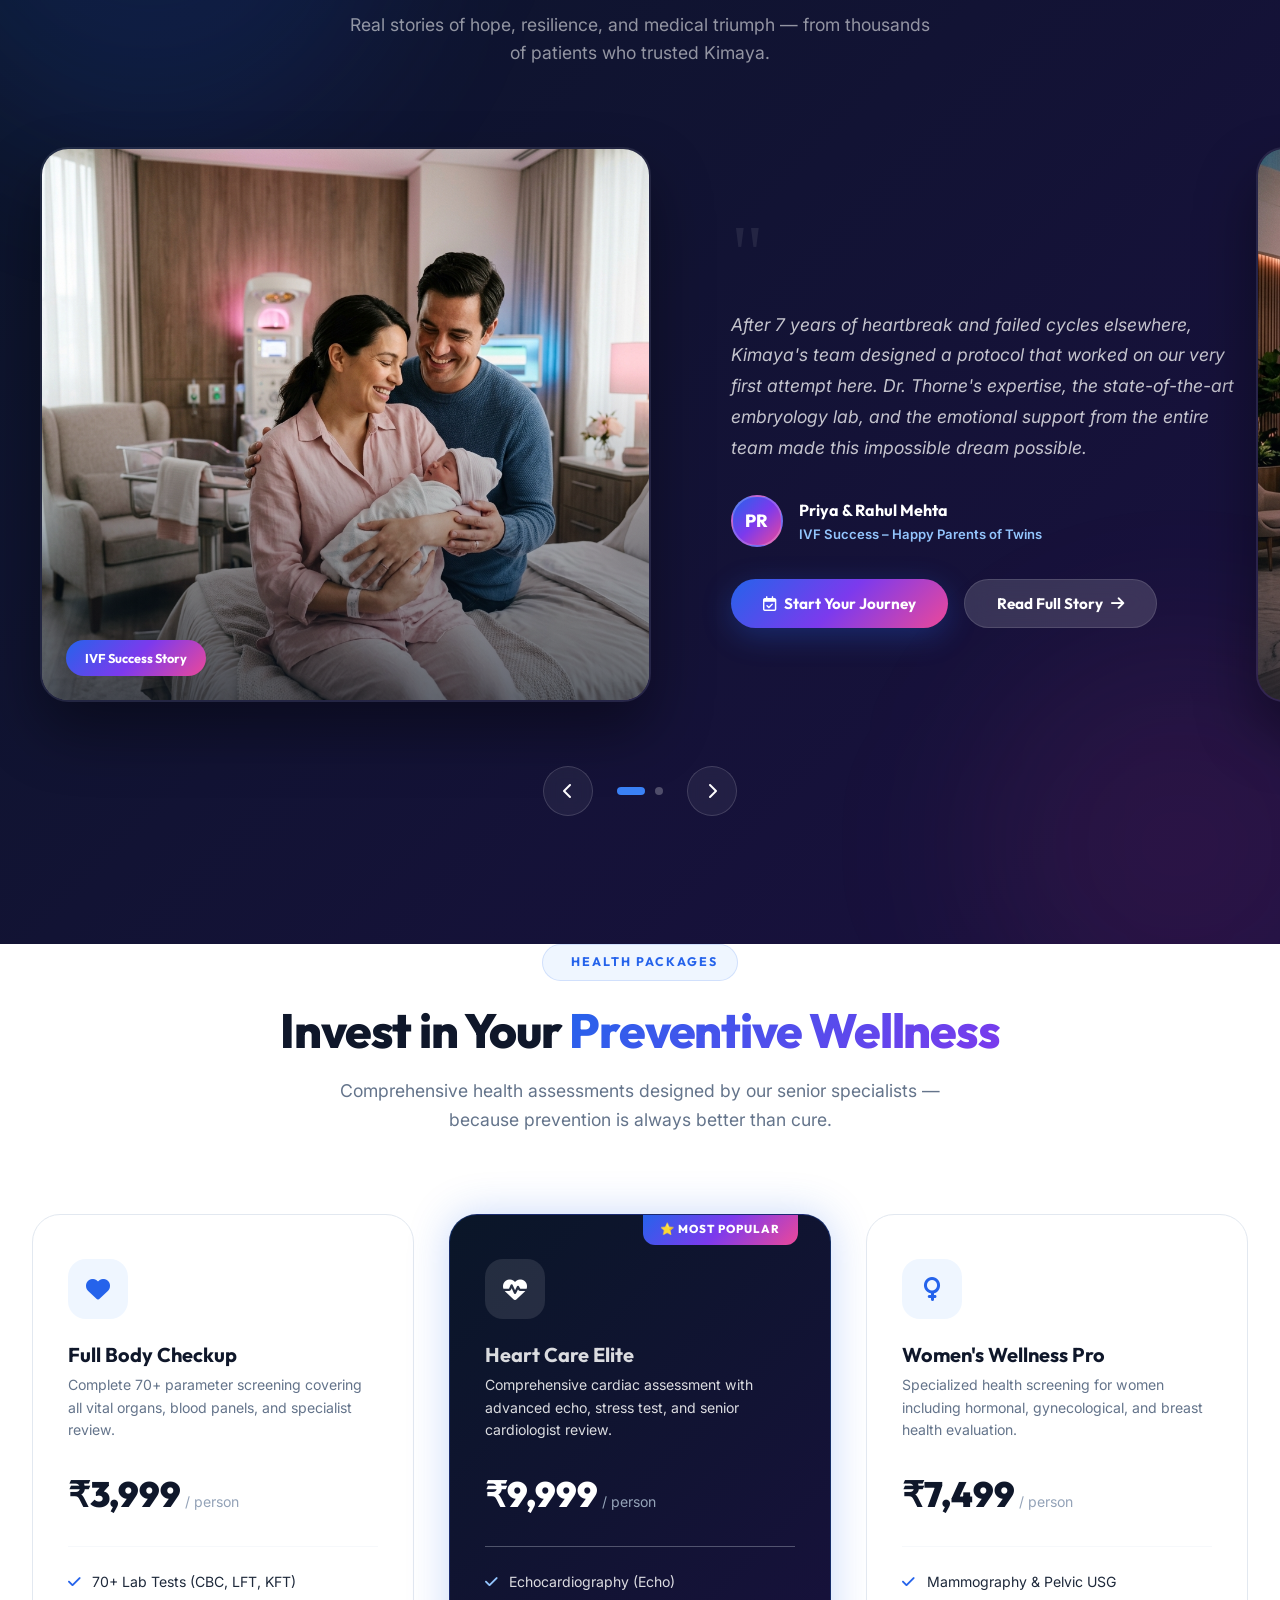
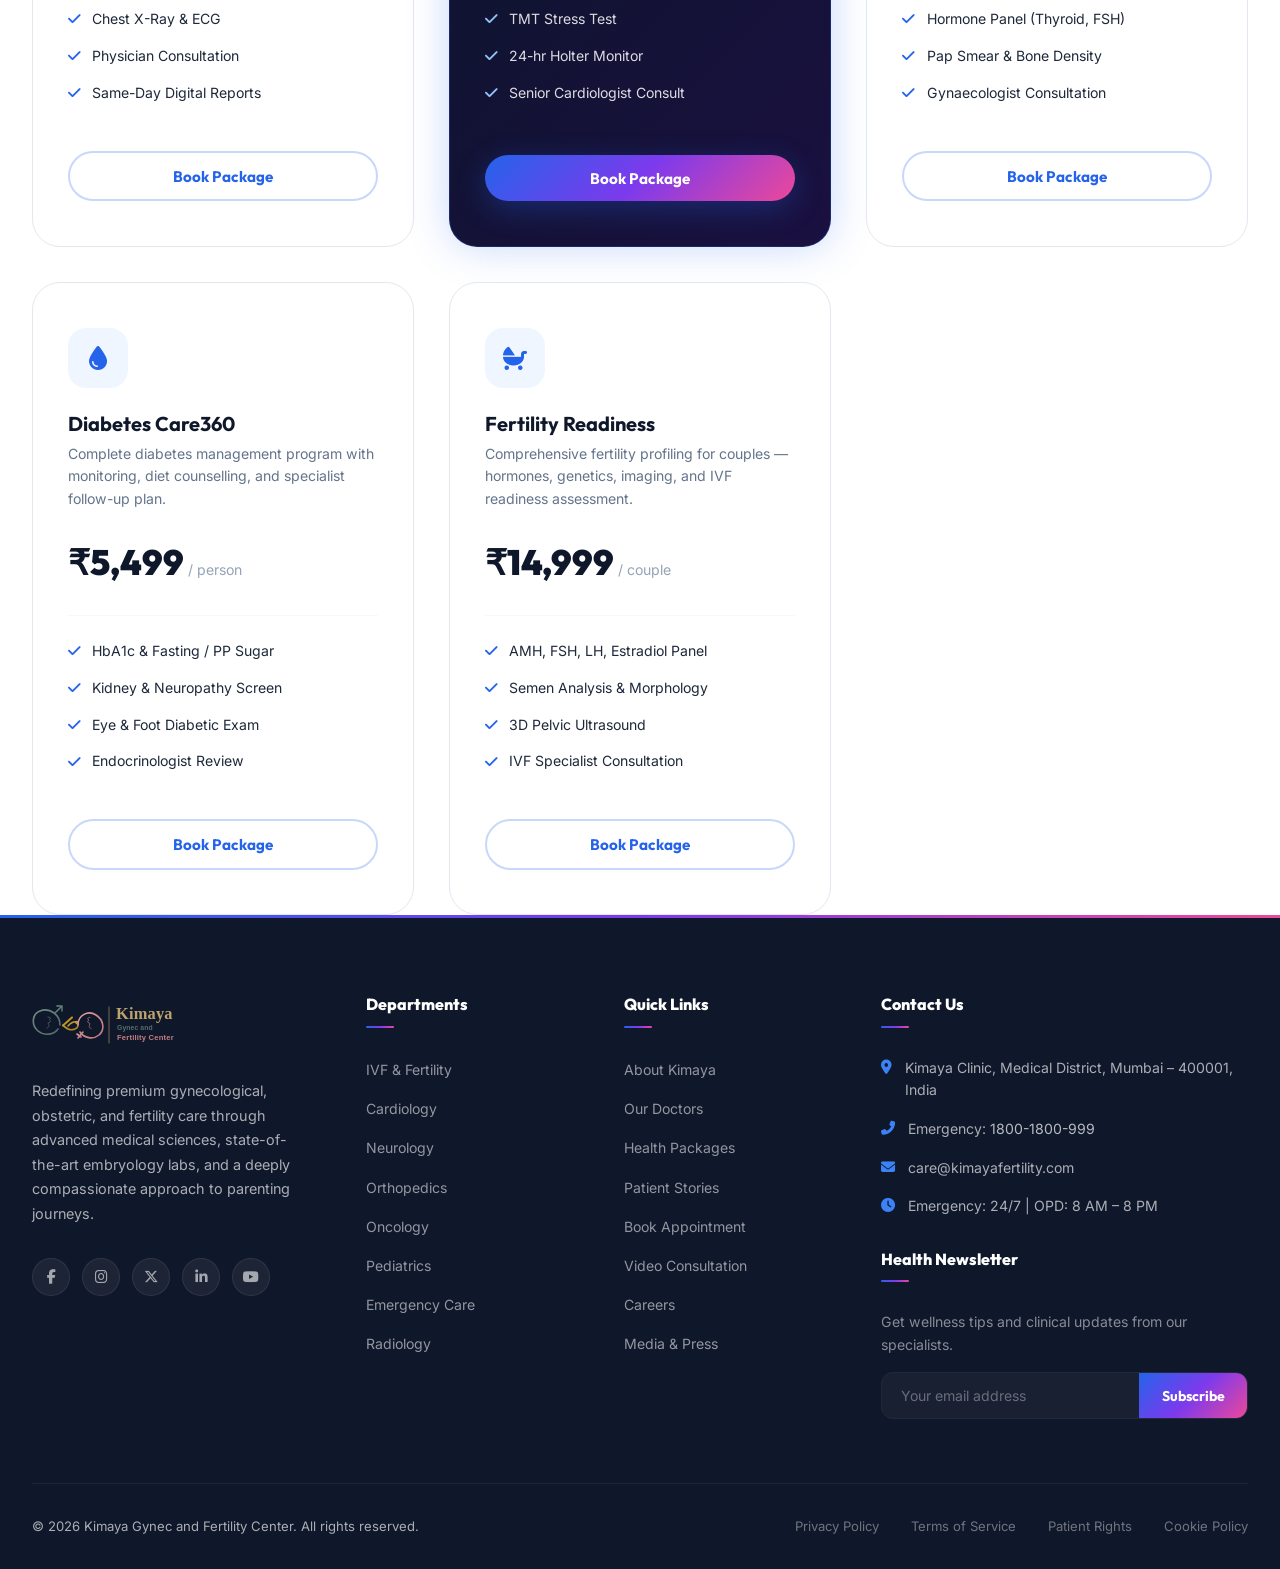
==== commit 60aa5f3f: "Navbar: keep only About Us, Departments, Find Doctors, Patient Stories" ====
--- a/medinova/index.html
+++ b/medinova/index.html
@@ -37,7 +37,6 @@
         <li><a href="#departments" class="nav-link">Departments</a></li>
         <li><a href="#doctors" class="nav-link">Find Doctors</a></li>
         <li><a href="#stories" class="nav-link">Patient Stories</a></li>
-        <li><a href="#footer" class="nav-link">Contact</a></li>
       </ul>
 
       <!-- Actions -->
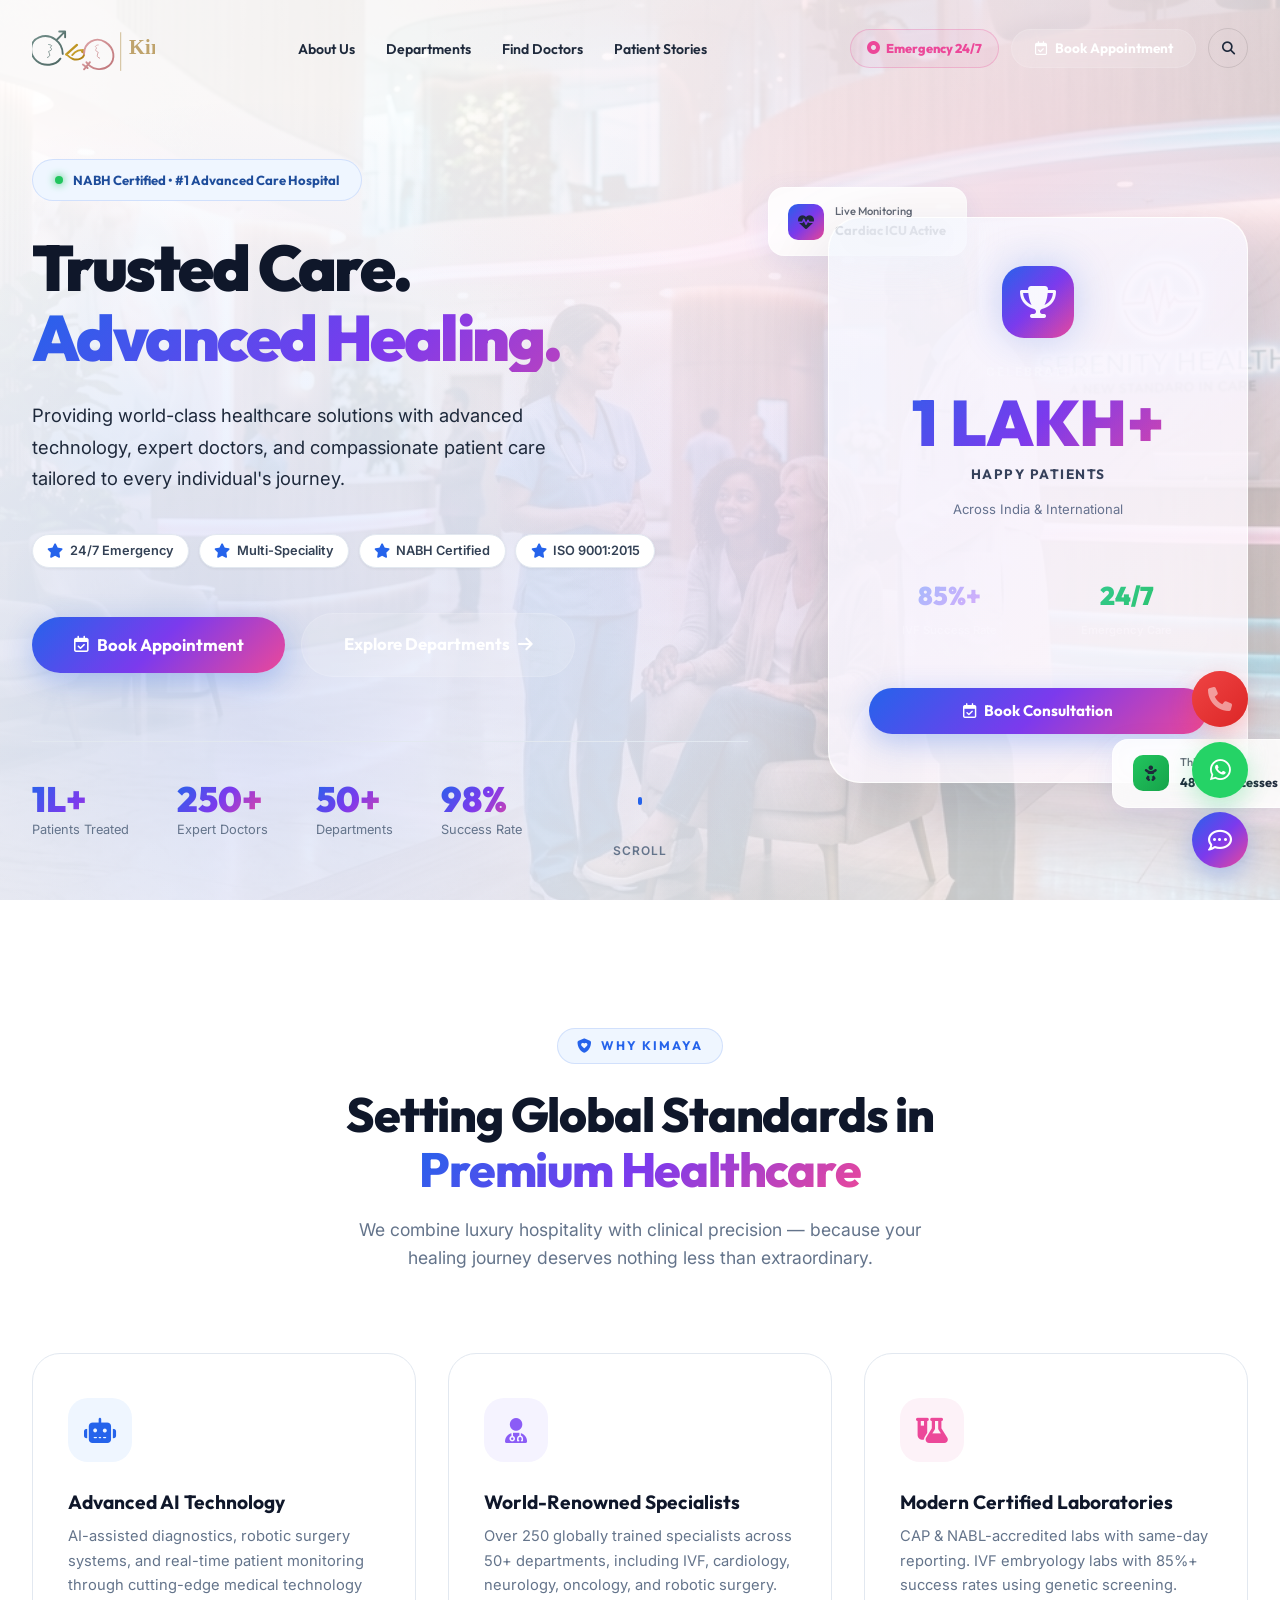
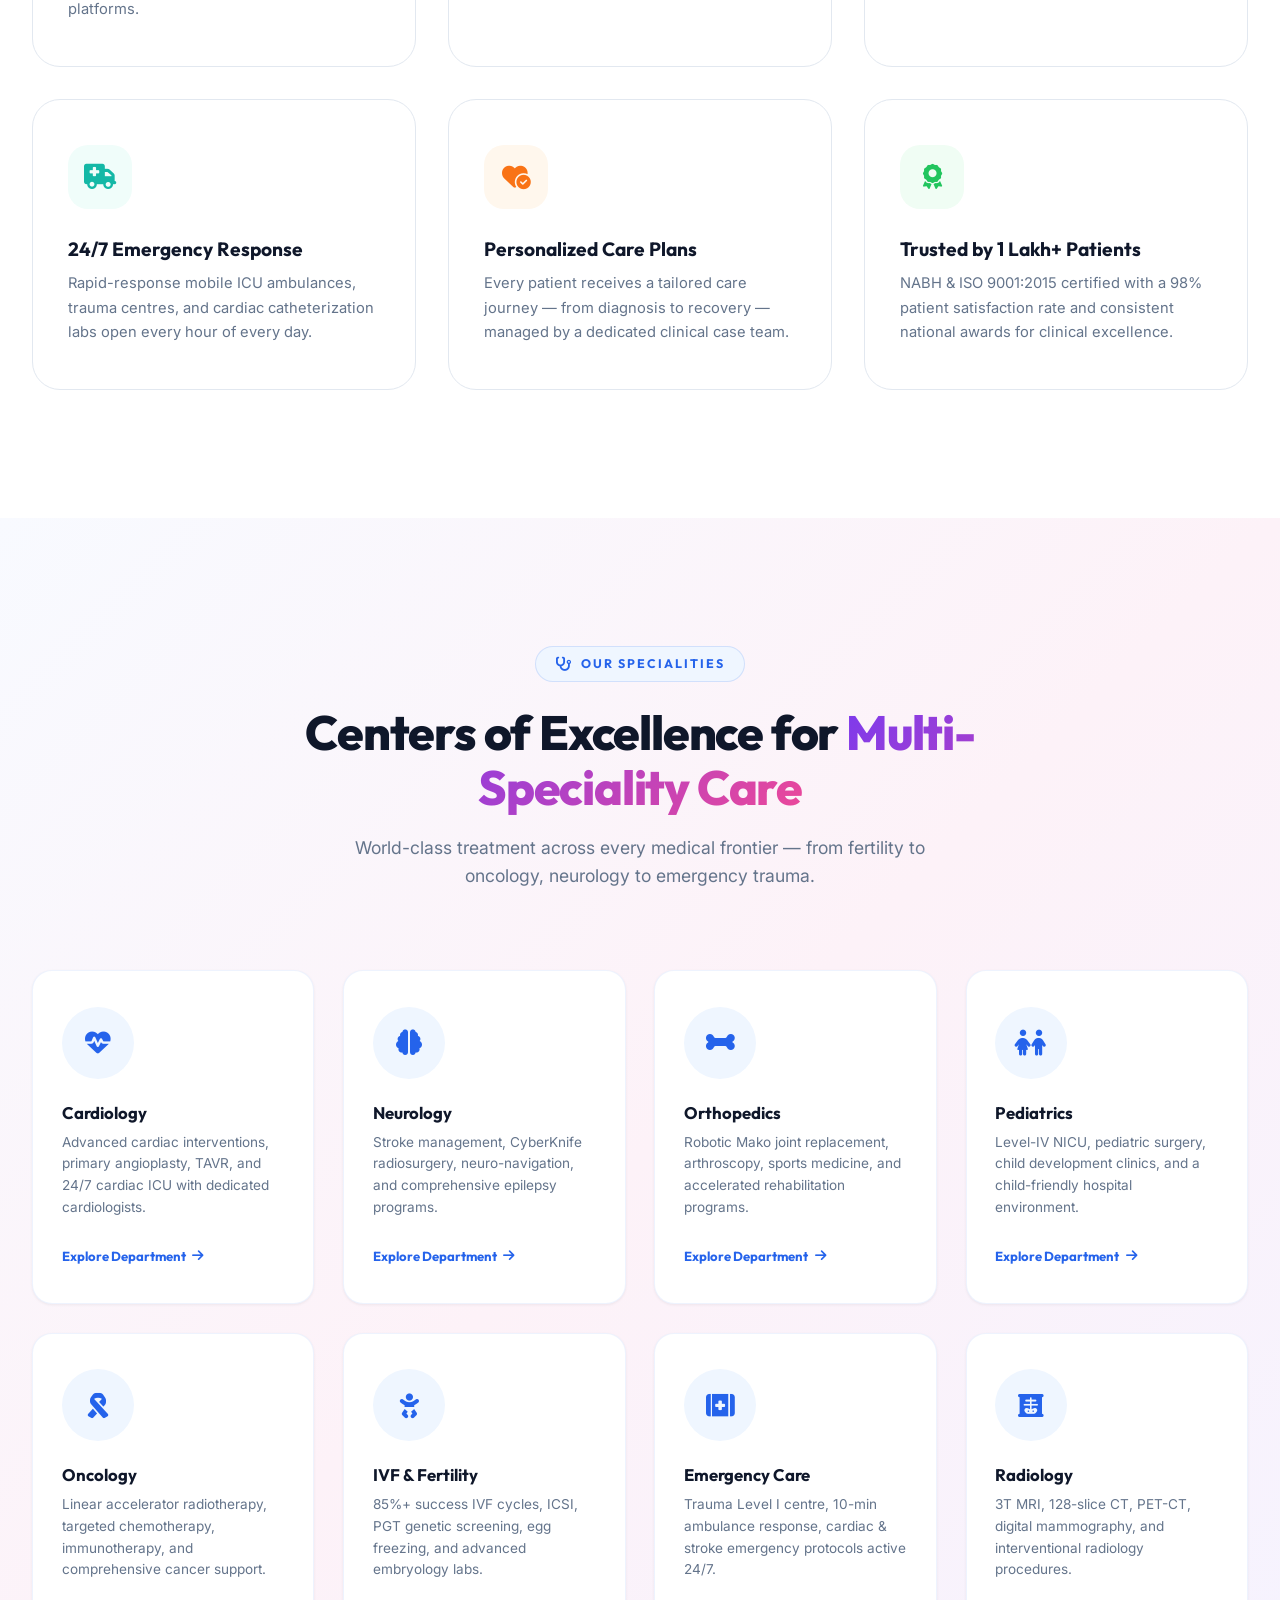
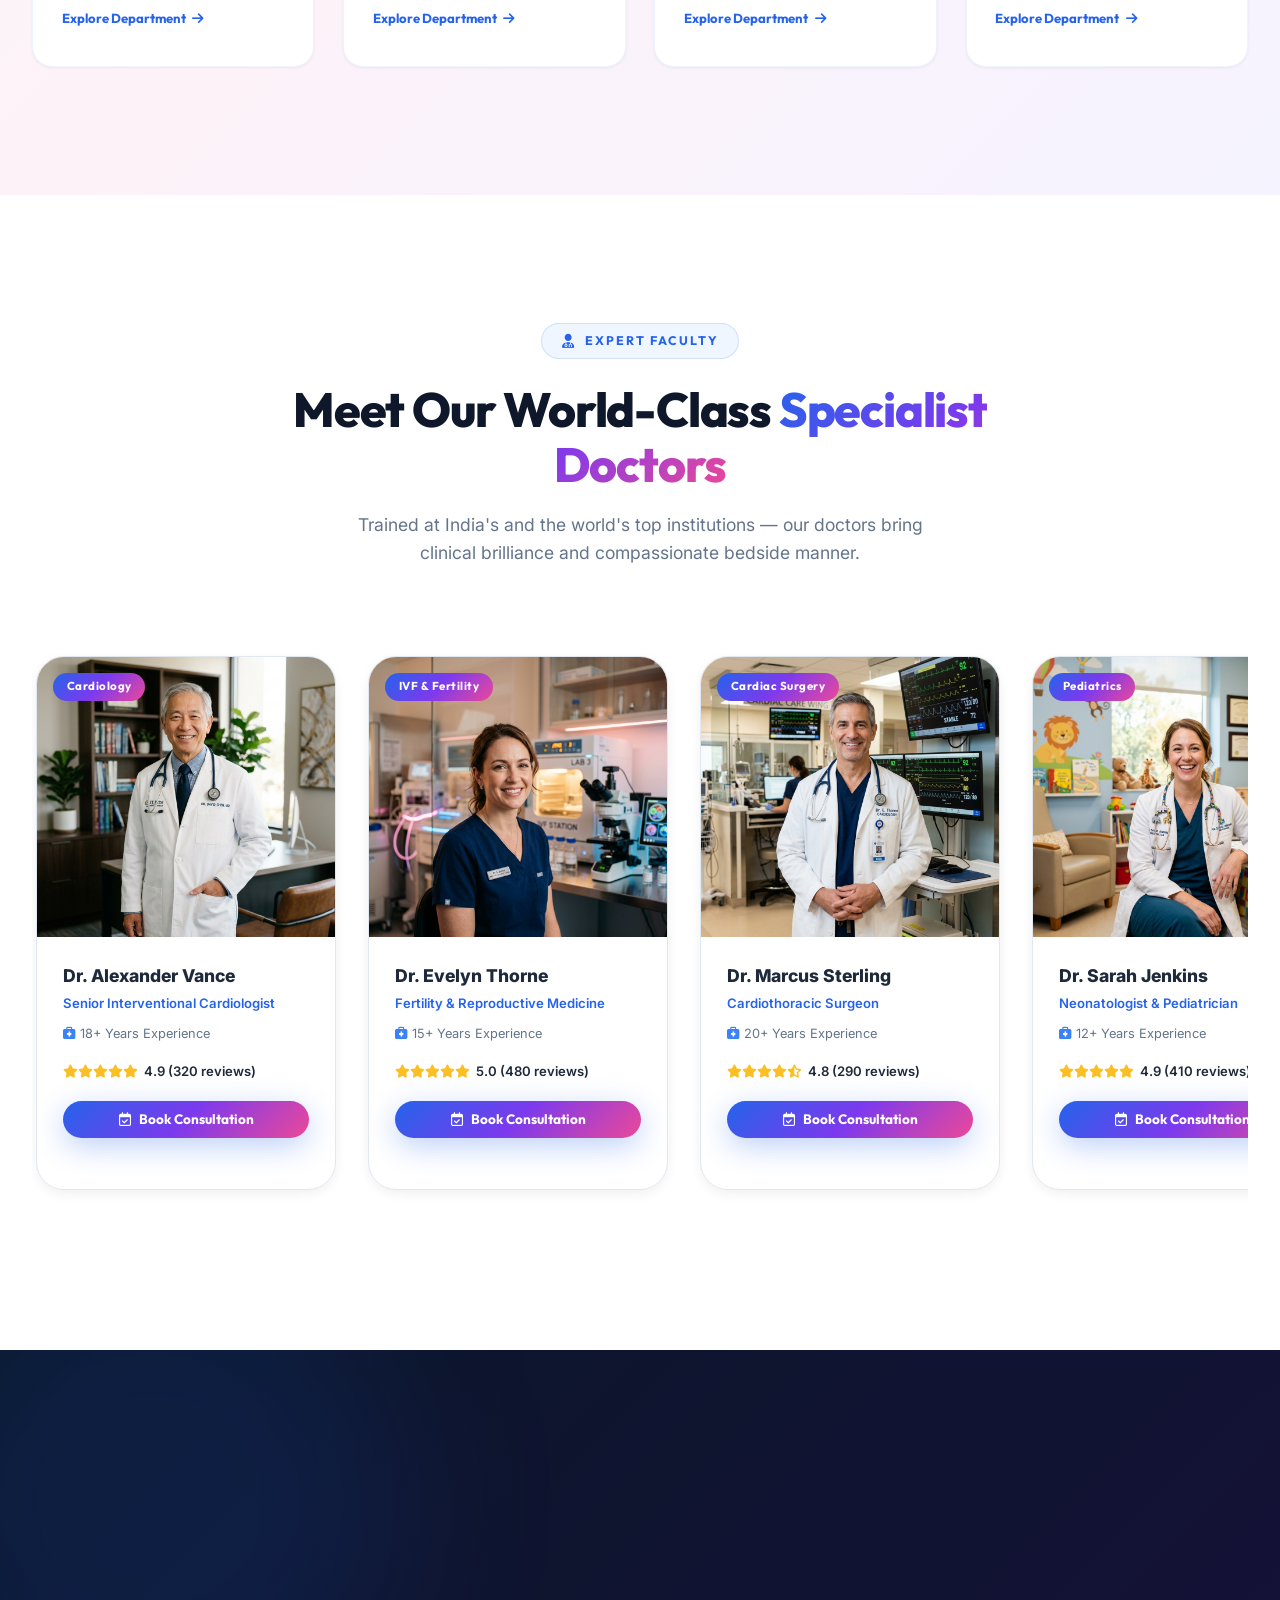
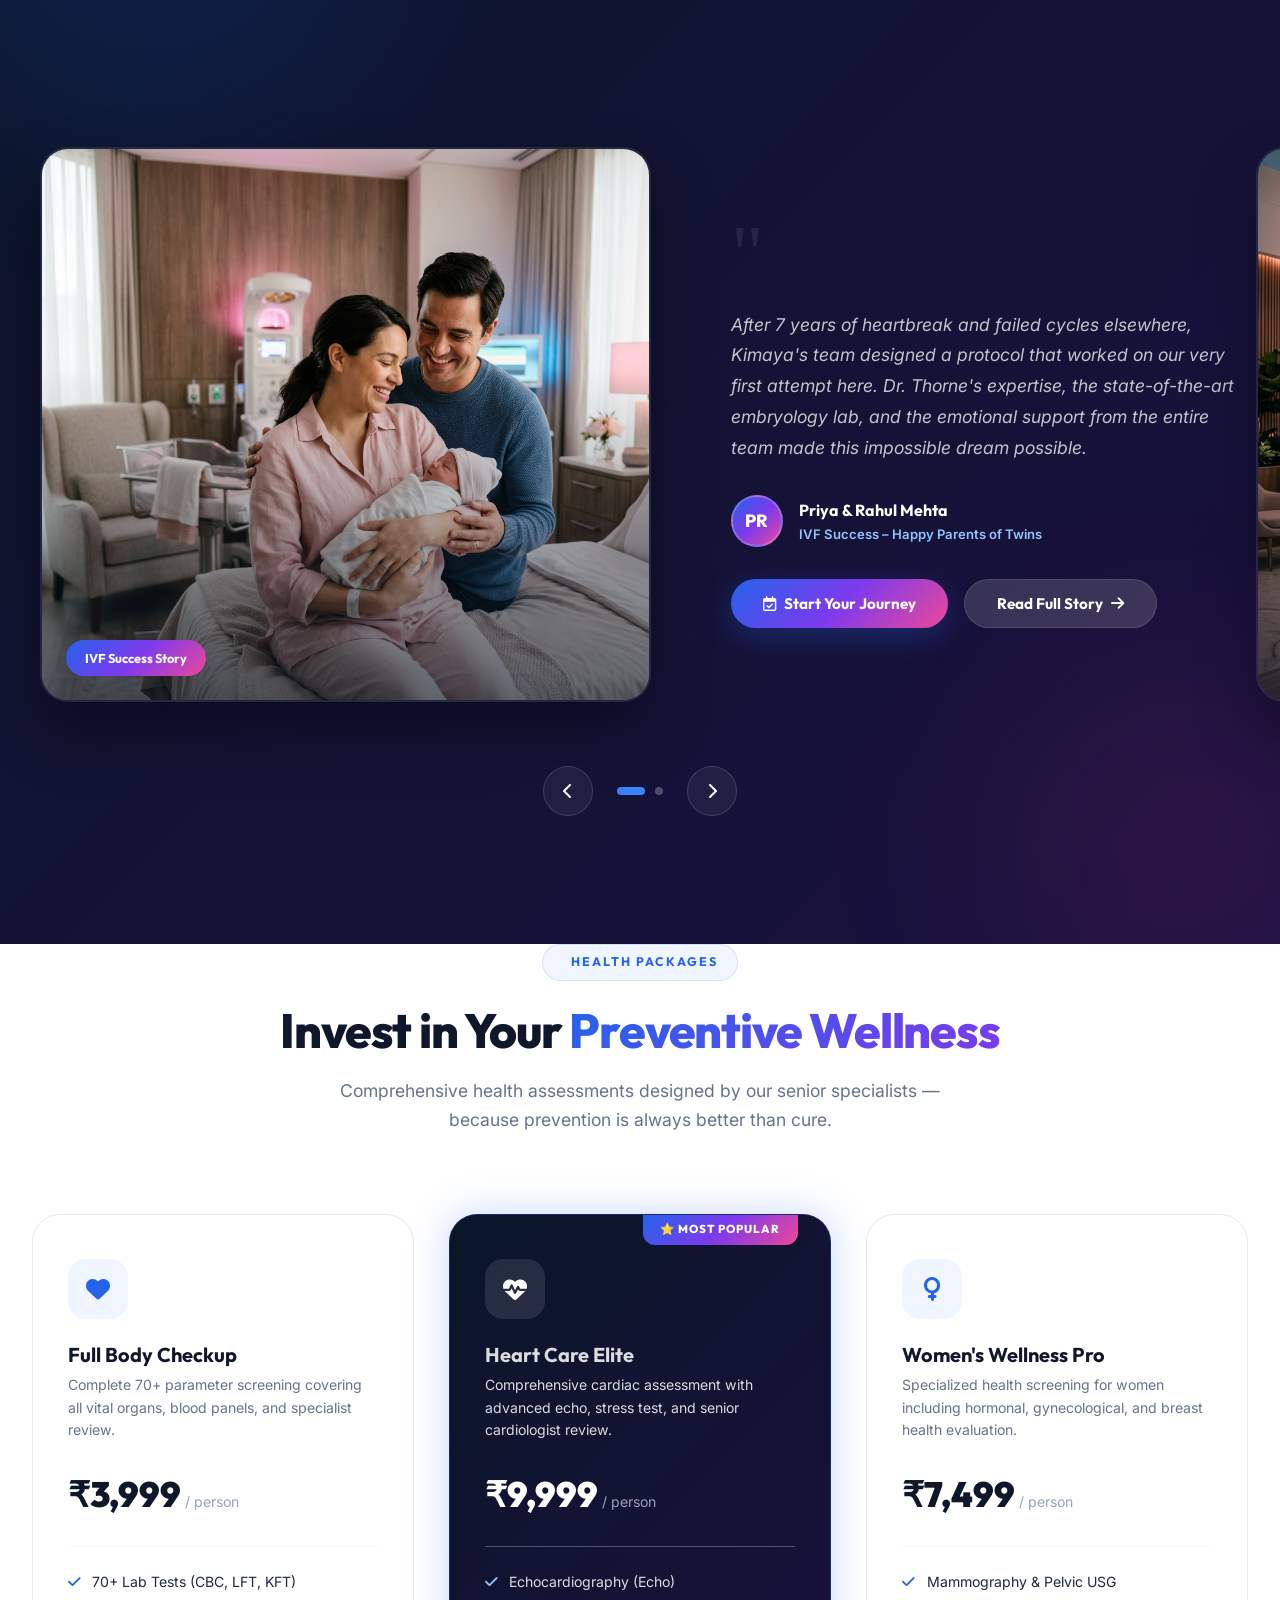
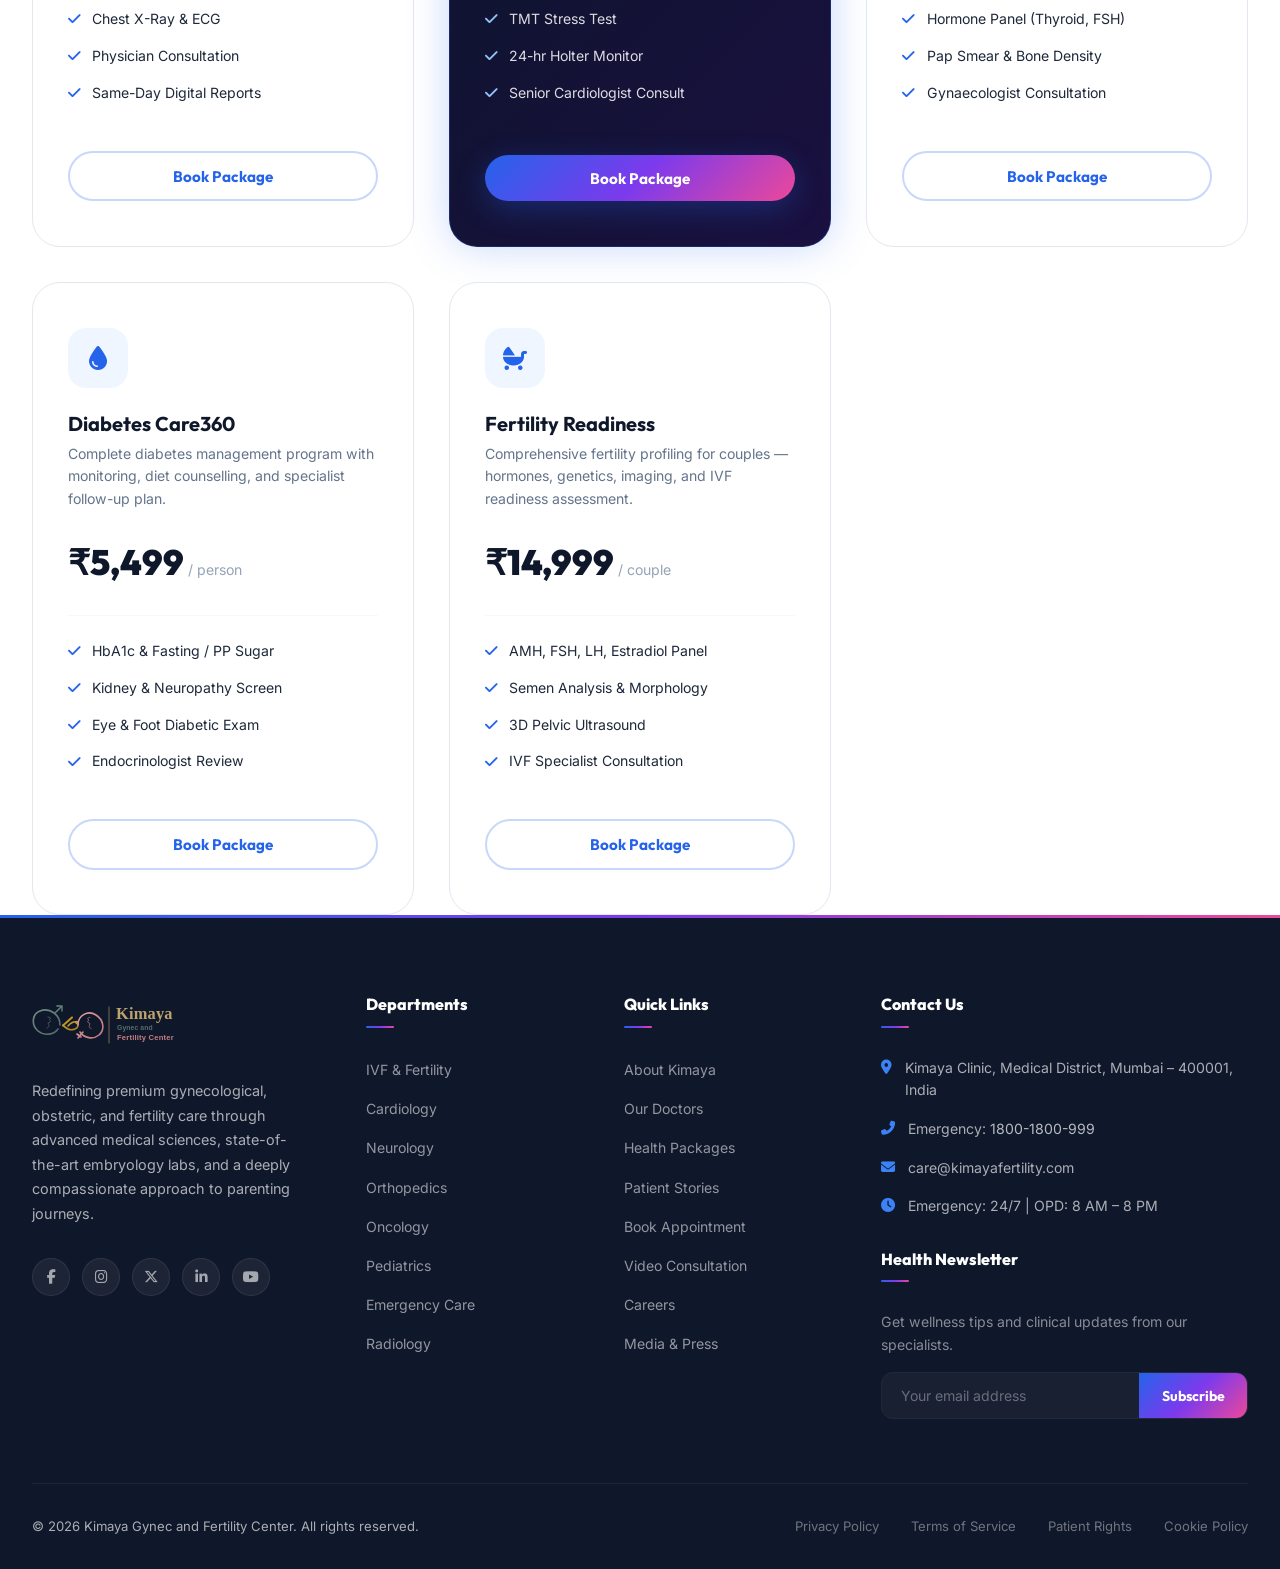
==== commit 8699f265: "Keep home page theme color white/light only - update hero banner and navbar elements for high contra" ====
--- a/medinova/index.html
+++ b/medinova/index.html
@@ -84,7 +84,7 @@
 
         <h1 class="hero-title">
           Trusted Care.<br>
-          <span class="accent" style="background: linear-gradient(90deg,#93c5fd,#f0abfc); -webkit-background-clip:text; -webkit-text-fill-color:transparent;">Advanced Healing.</span>
+          <span class="accent" style="background: var(--grad-primary); -webkit-background-clip:text; -webkit-text-fill-color:transparent;">Advanced Healing.</span>
         </h1>
 
         <p class="hero-sub">
--- a/medinova/styles.css
+++ b/medinova/styles.css
@@ -44,7 +44,7 @@
   --grad-blue-pink: linear-gradient(135deg, #2563eb 0%, #ec4899 100%);
   --grad-soft: linear-gradient(135deg, #f8faff 0%, #fdf2f8 50%, #f5f3ff 100%);
   --grad-dark: linear-gradient(135deg, #0a1628 0%, #1a1040 100%);
-  --grad-hero: linear-gradient(120deg, rgba(10,22,40,0.92) 0%, rgba(26,16,64,0.75) 60%, rgba(10,22,40,0.4) 100%);
+  --grad-hero: linear-gradient(120deg, rgba(255,255,255,0.96) 0%, rgba(255,255,255,0.88) 60%, rgba(255,255,255,0.7) 100%);
 
   /* Glass */
   --glass-white: rgba(255,255,255,0.08);
@@ -304,12 +304,12 @@
   display: block; font-family: var(--font-display); font-size: 1.2rem; font-weight: 800;
   color: var(--slate-900); letter-spacing: -.01em;
 }
-#navbar:not(.scrolled) .logo-name { color: var(--white); }
+
 .logo-tag {
   display: block; font-size: .68rem; font-weight: 500;
   color: var(--slate-400); letter-spacing: .5px;
 }
-#navbar:not(.scrolled) .logo-tag { color: rgba(255,255,255,.65); }
+
 
 /* Center Nav */
 .nav-links {
@@ -321,13 +321,13 @@
   color: var(--slate-600); padding: .5rem .85rem; border-radius: var(--radius-sm);
   transition: var(--transition-fast); white-space: nowrap; position: relative;
 }
-#navbar:not(.scrolled) .nav-link { color: rgba(255,255,255,.85); }
+
 .nav-link::after {
   content: ''; position: absolute; bottom: 4px; left: 50%; transform: translateX(-50%);
   width: 0; height: 2px; background: var(--grad-primary); border-radius: 2px; transition: var(--transition-fast);
 }
 .nav-link:hover { color: var(--blue-500); background: var(--blue-100); }
-#navbar:not(.scrolled) .nav-link:hover { color: var(--white); background: var(--glass-white); }
+
 .nav-link:hover::after { width: 60%; }
 
 /* Nav Actions */
@@ -340,7 +340,7 @@
   transition: var(--transition-fast); white-space: nowrap;
   background: rgba(236,72,153,.05);
 }
-#navbar:not(.scrolled) .nav-emergency { color: #fda4af; border-color: rgba(255,255,255,.2); background: rgba(255,255,255,.08); }
+
 .nav-emergency:hover { background: var(--pink-100); border-color: var(--pink-400); color: var(--pink-600); }
 .nav-emergency i { animation: pulse-ring 1.5s infinite; display: inline-block; }
 .nav-search {
@@ -348,7 +348,7 @@
   border: 1.5px solid rgba(0,0,0,.1); background: transparent; cursor: pointer; color: var(--slate-600);
   transition: var(--transition-fast);
 }
-#navbar:not(.scrolled) .nav-search { border-color: rgba(255,255,255,.2); color: var(--white); }
+
 .nav-search:hover { background: var(--blue-100); color: var(--blue-500); border-color: var(--blue-300); }
 
 /* Mobile Toggle */
@@ -357,7 +357,7 @@
   display: block; width: 24px; height: 2.5px; background: var(--slate-800);
   border-radius: 2px; transition: var(--transition);
 }
-#navbar:not(.scrolled) .mobile-toggle span { background: var(--white); }
+
 .mobile-toggle.open span:nth-child(1) { transform: rotate(45deg) translate(5px, 5px); }
 .mobile-toggle.open span:nth-child(2) { opacity: 0; transform: scaleX(0); }
 .mobile-toggle.open span:nth-child(3) { transform: rotate(-45deg) translate(5px, -5px); }
@@ -398,10 +398,10 @@
 .hero-content { padding: 2rem 0; }
 .hero-badge {
   display: inline-flex; align-items: center; gap: .6rem;
-  background: var(--glass-white-strong); backdrop-filter: blur(12px);
-  border: 1px solid var(--glass-border); border-radius: var(--radius-full);
+  background: var(--blue-100); backdrop-filter: blur(12px);
+  border: 1px solid rgba(37,99,235,.15); border-radius: var(--radius-full);
   padding: .6rem 1.4rem; margin-bottom: 2rem;
-  font-family: var(--font-display); font-size: .82rem; font-weight: 700; color: var(--white);
+  font-family: var(--font-display); font-size: .82rem; font-weight: 700; color: var(--blue-600);
   animation: slide-up .6s ease both;
 }
 .hero-badge .dot {
@@ -409,13 +409,13 @@
   box-shadow: 0 0 8px #22c55e; animation: pulse-ring 1.5s infinite;
 }
 .hero-title {
-  font-size: clamp(2.8rem, 5vw, 4.5rem); font-weight: 900; color: var(--white);
+  font-size: clamp(2.8rem, 5vw, 4.5rem); font-weight: 900; color: var(--slate-900);
   letter-spacing: -.04em; line-height: 1.08; margin-bottom: 1.8rem;
   animation: slide-up .7s .1s ease both;
 }
 .hero-title .accent { display: block; }
 .hero-sub {
-  font-size: 1.15rem; color: rgba(255,255,255,.75); max-width: 520px;
+  font-size: 1.15rem; color: var(--slate-600); max-width: 520px;
   line-height: 1.7; margin-bottom: 2.5rem;
   animation: slide-up .7s .2s ease both;
 }
@@ -425,24 +425,25 @@
 }
 .trust-chip {
   display: flex; align-items: center; gap: .4rem;
-  background: rgba(255,255,255,.1); border: 1px solid rgba(255,255,255,.15);
+  background: var(--white); border: 1px solid var(--slate-200);
   border-radius: var(--radius-full); padding: .35rem .9rem;
-  font-size: .8rem; font-weight: 600; color: rgba(255,255,255,.9);
+  font-size: .8rem; font-weight: 600; color: var(--slate-700);
   backdrop-filter: blur(8px);
-}
-.trust-chip i { color: #fbbf24; font-size: .9rem; }
+  box-shadow: var(--shadow-xs);
+}
+.trust-chip i { color: var(--blue-500); font-size: .9rem; }
 .hero-ctas {
   display: flex; align-items: center; gap: 1rem; flex-wrap: wrap;
   animation: slide-up .7s .4s ease both;
 }
 .hero-stat-strip {
   display: flex; gap: 3rem; margin-top: 4rem;
-  padding-top: 2.5rem; border-top: 1px solid rgba(255,255,255,.12);
+  padding-top: 2.5rem; border-top: 1px solid var(--slate-200);
   animation: slide-up .7s .5s ease both;
 }
-.hero-stat-item { color: var(--white); }
-.hero-stat-num { font-family: var(--font-display); font-size: 2rem; font-weight: 900; line-height: 1; }
-.hero-stat-lbl { font-size: .8rem; color: rgba(255,255,255,.6); margin-top: .2rem; }
+.hero-stat-item { color: var(--slate-800); }
+.hero-stat-num { font-family: var(--font-display); font-size: 2.2rem; font-weight: 900; line-height: 1; background: var(--grad-primary); -webkit-background-clip: text; -webkit-text-fill-color: transparent; }
+.hero-stat-lbl { font-size: .8rem; color: var(--slate-500); margin-top: .2rem; }
 
 /* Right Achievement Card */
 .hero-card-wrap {
@@ -451,13 +452,14 @@
 }
 .hero-achievement-card {
   padding: 3rem 2.5rem; text-align: center; position: relative; overflow: hidden;
-  background: rgba(255,255,255,.12); backdrop-filter: blur(24px);
-  border: 1px solid rgba(255,255,255,.2); border-radius: 32px;
+  background: rgba(255,255,255,.8); backdrop-filter: blur(24px);
+  border: 1px solid rgba(255,255,255,.6); border-radius: 32px;
   animation: float-y 6s ease-in-out infinite;
+  box-shadow: var(--shadow-xl);
 }
 .hero-achievement-card::before {
   content: ''; position: absolute; inset: 0; border-radius: 32px;
-  background: var(--grad-primary); opacity: .08;
+  background: var(--grad-primary); opacity: .04;
 }
 .achievement-icon {
   width: 72px; height: 72px; margin: 0 auto 1.5rem;
@@ -471,18 +473,19 @@
 }
 .achievement-label {
   font-family: var(--font-display); font-size: .85rem; font-weight: 700;
-  letter-spacing: 1.5px; text-transform: uppercase; color: rgba(255,255,255,.7);
+  letter-spacing: 1.5px; text-transform: uppercase; color: var(--slate-700);
   margin-top: .6rem;
 }
-.achievement-sub { font-size: .82rem; color: rgba(255,255,255,.5); margin-top: .8rem; }
+.achievement-sub { font-size: .82rem; color: var(--slate-500); margin-top: .8rem; }
 
 /* Floating mini-cards */
 .float-card {
-  position: absolute; background: rgba(255,255,255,.15); backdrop-filter: blur(16px);
-  border: 1px solid rgba(255,255,255,.2); border-radius: 16px;
+  position: absolute; background: rgba(255,255,255,.85); backdrop-filter: blur(16px);
+  border: 1px solid rgba(255,255,255,.6); border-radius: 16px;
   padding: .9rem 1.2rem; display: flex; align-items: center; gap: .7rem;
-  font-family: var(--font-display); color: var(--white); font-size: .8rem; font-weight: 700;
+  font-family: var(--font-display); color: var(--slate-800); font-size: .8rem; font-weight: 700;
   white-space: nowrap;
+  box-shadow: var(--shadow-md);
 }
 .float-card-icon {
   width: 36px; height: 36px; border-radius: 10px;
@@ -502,15 +505,15 @@
 .hero-scroll {
   position: absolute; bottom: 2.5rem; left: 50%; transform: translateX(-50%);
   display: flex; flex-direction: column; align-items: center; gap: .5rem;
-  color: rgba(255,255,255,.5); font-size: .75rem; font-weight: 600; letter-spacing: 1px;
+  color: var(--slate-500); font-size: .75rem; font-weight: 600; letter-spacing: 1px;
   text-transform: uppercase; z-index: 10;
 }
 .scroll-mouse {
-  width: 26px; height: 42px; border: 2px solid rgba(255,255,255,.3); border-radius: 13px;
+  width: 26px; height: 42px; border: 2px solid var(--slate-300); border-radius: 13px;
   position: relative; display: flex; justify-content: center; padding-top: 6px;
 }
 .scroll-wheel {
-  width: 4px; height: 8px; background: rgba(255,255,255,.6); border-radius: 2px;
+  width: 4px; height: 8px; background: var(--blue-500); border-radius: 2px;
   animation: float-y 2s ease-in-out infinite;
 }
 
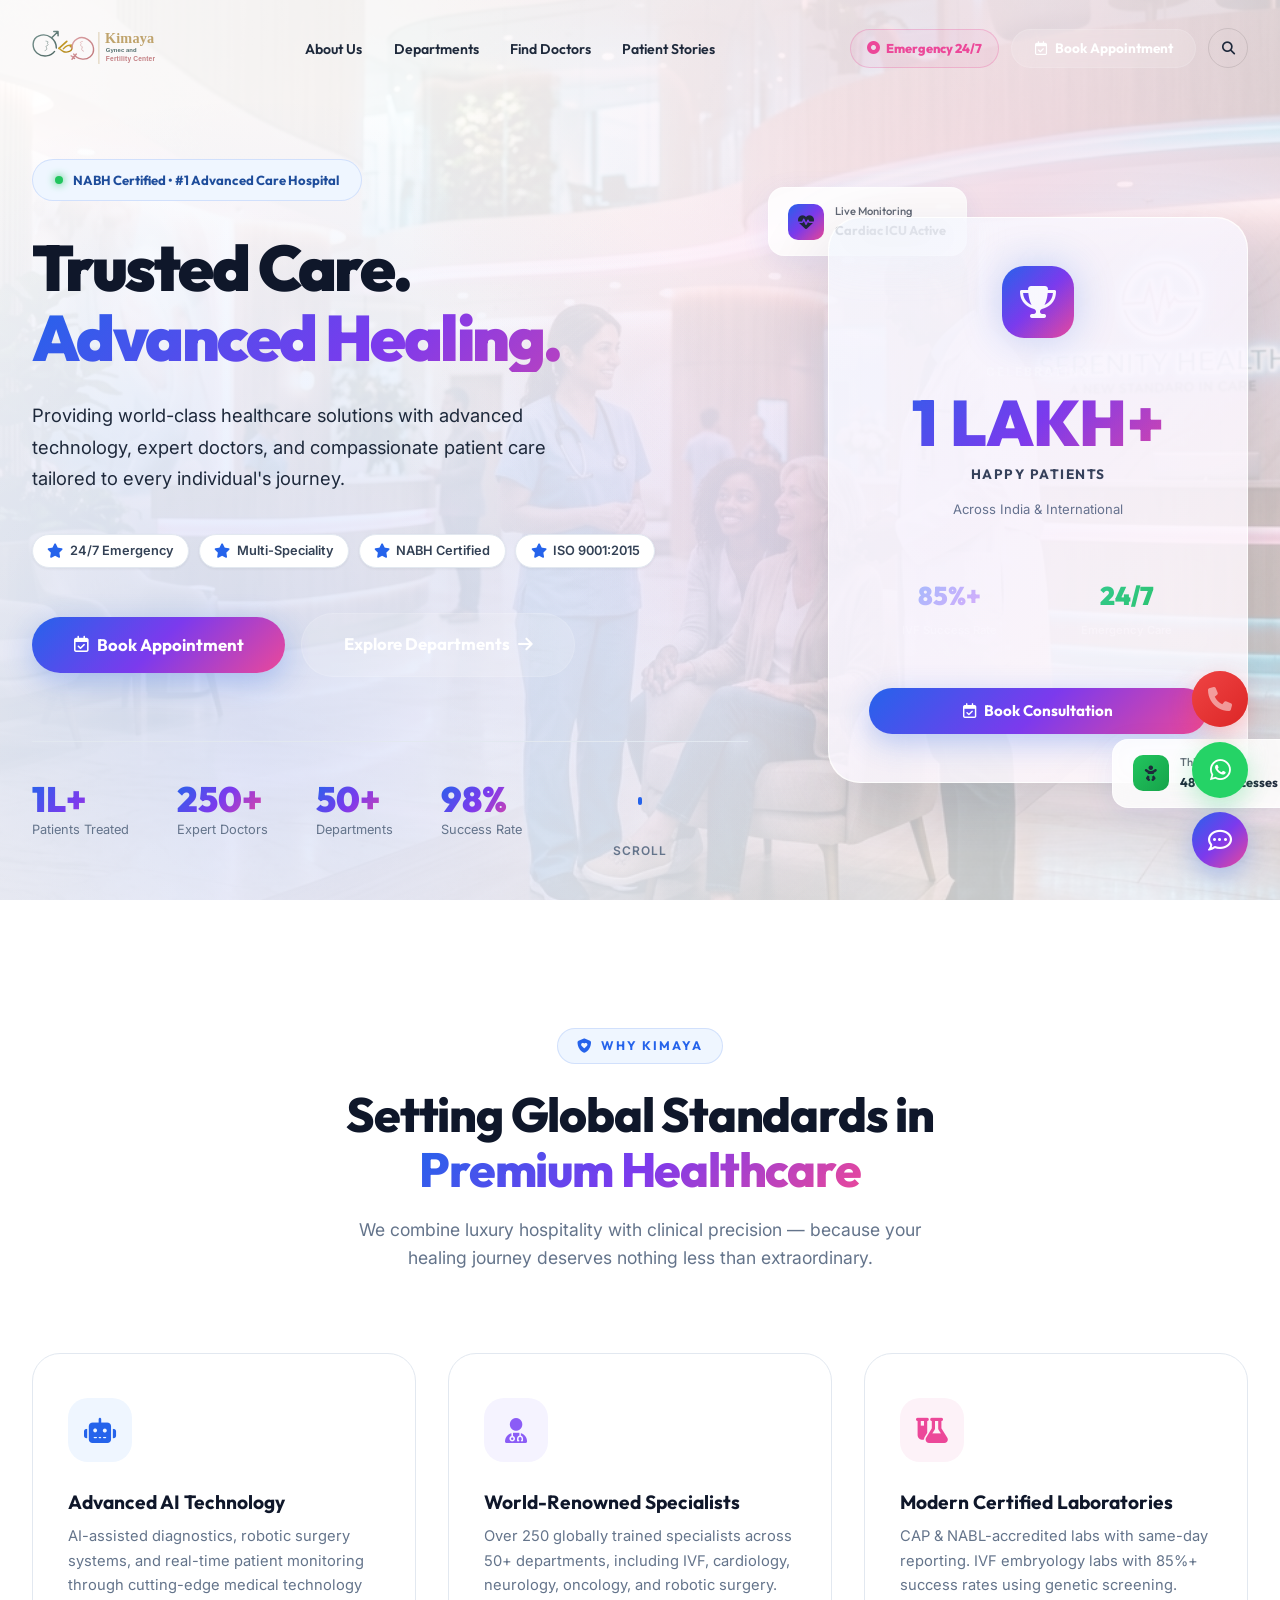
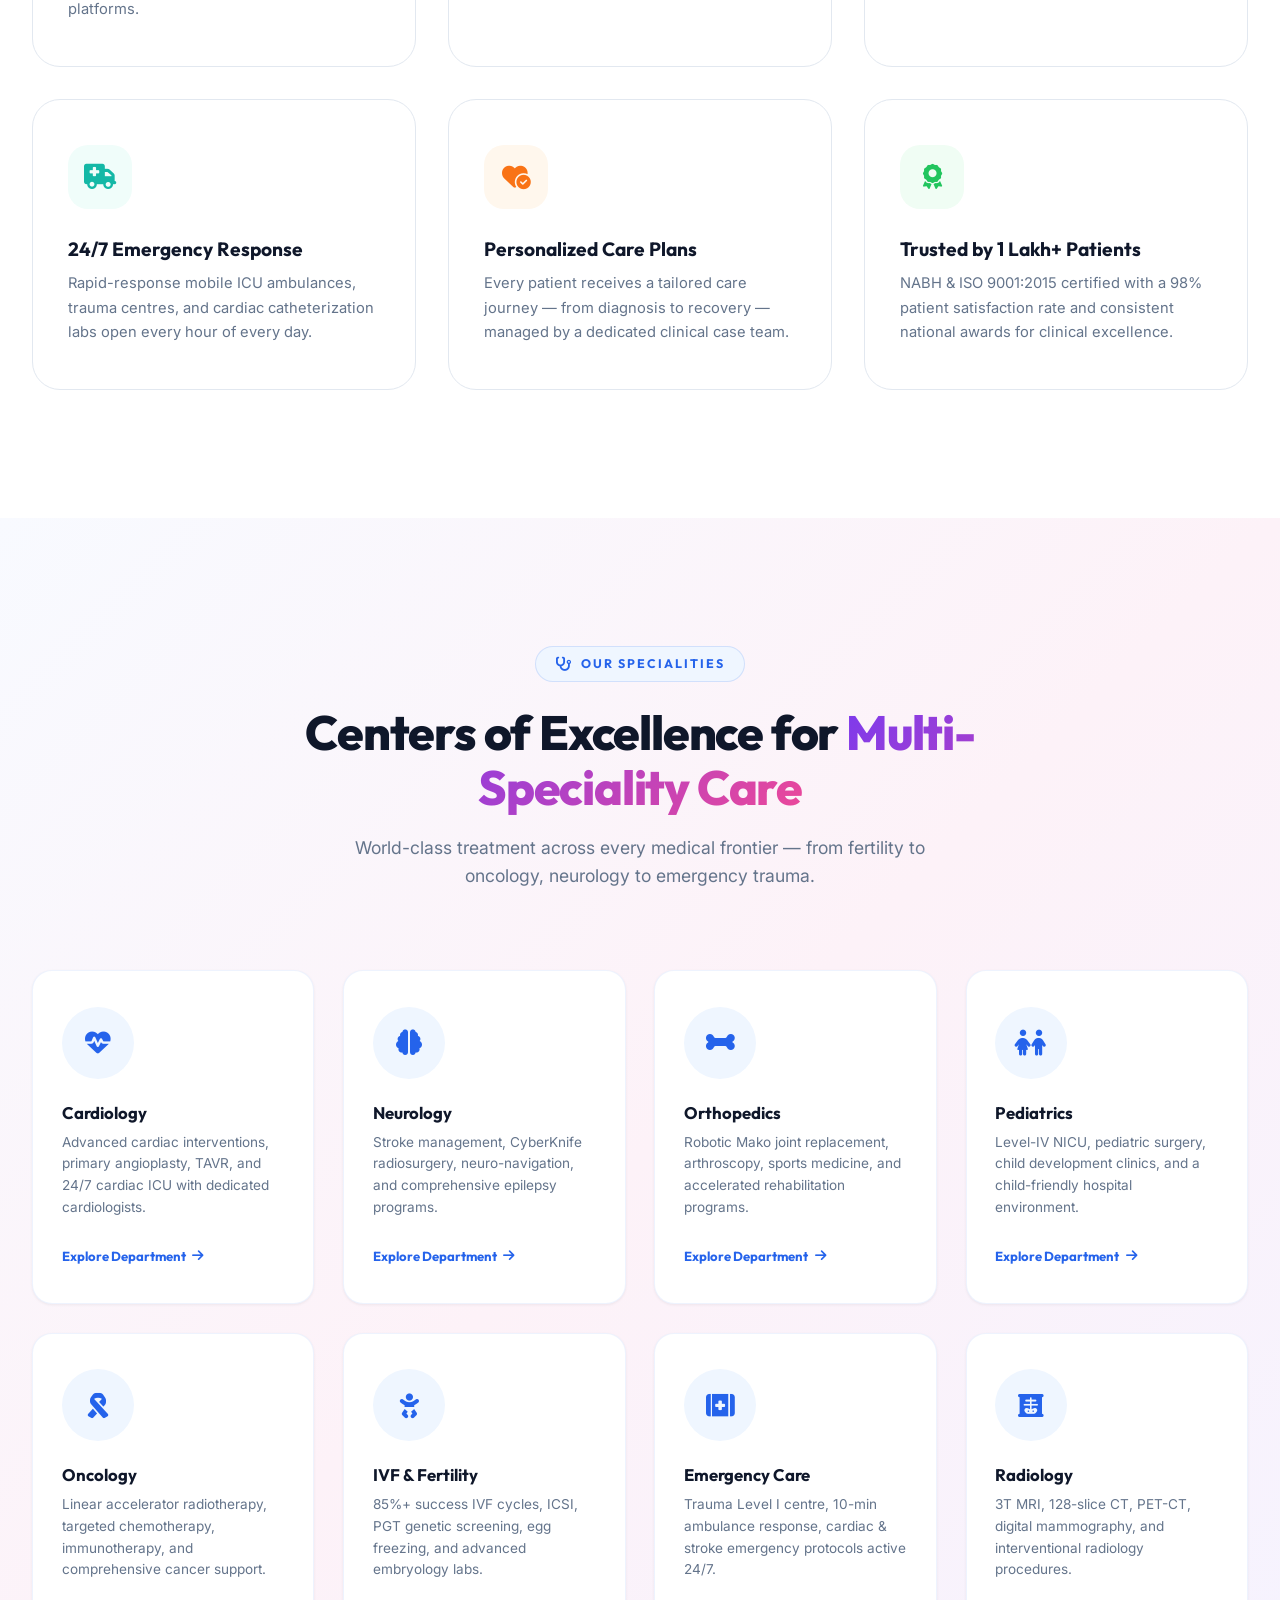
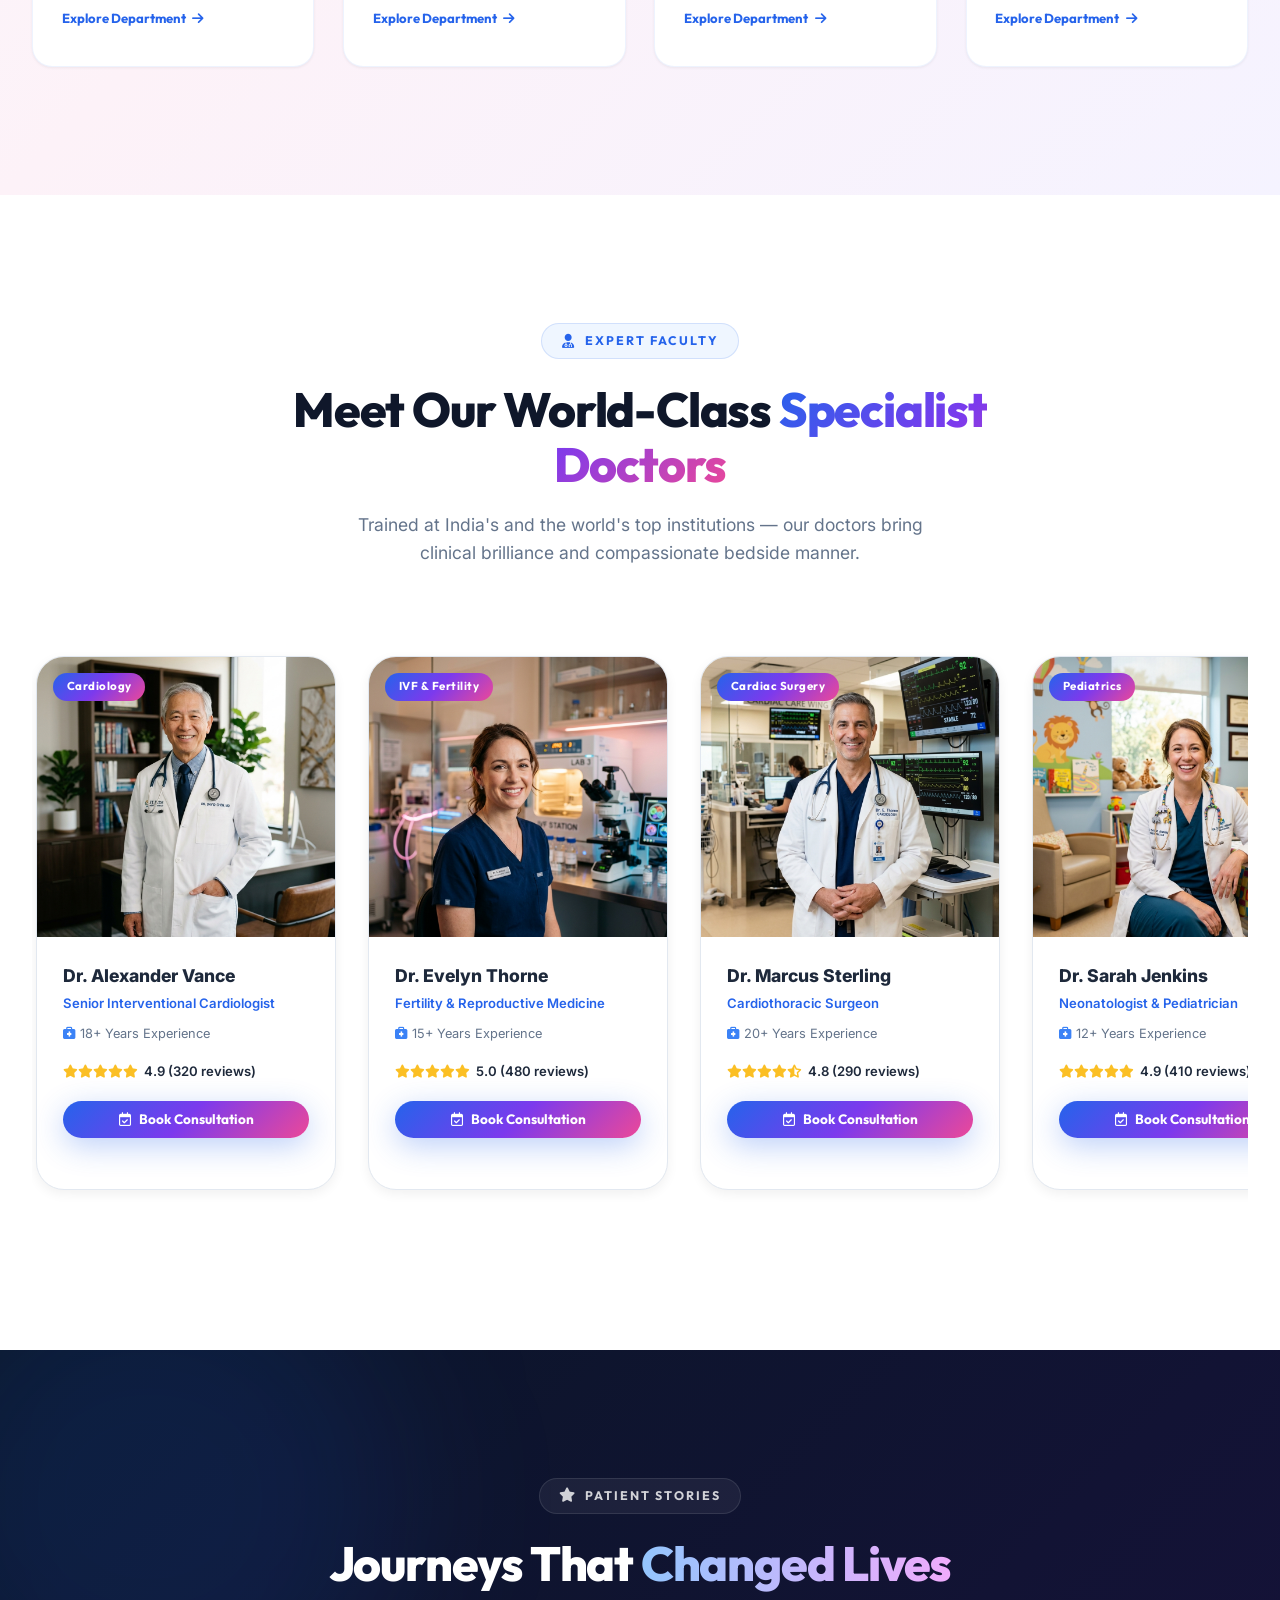
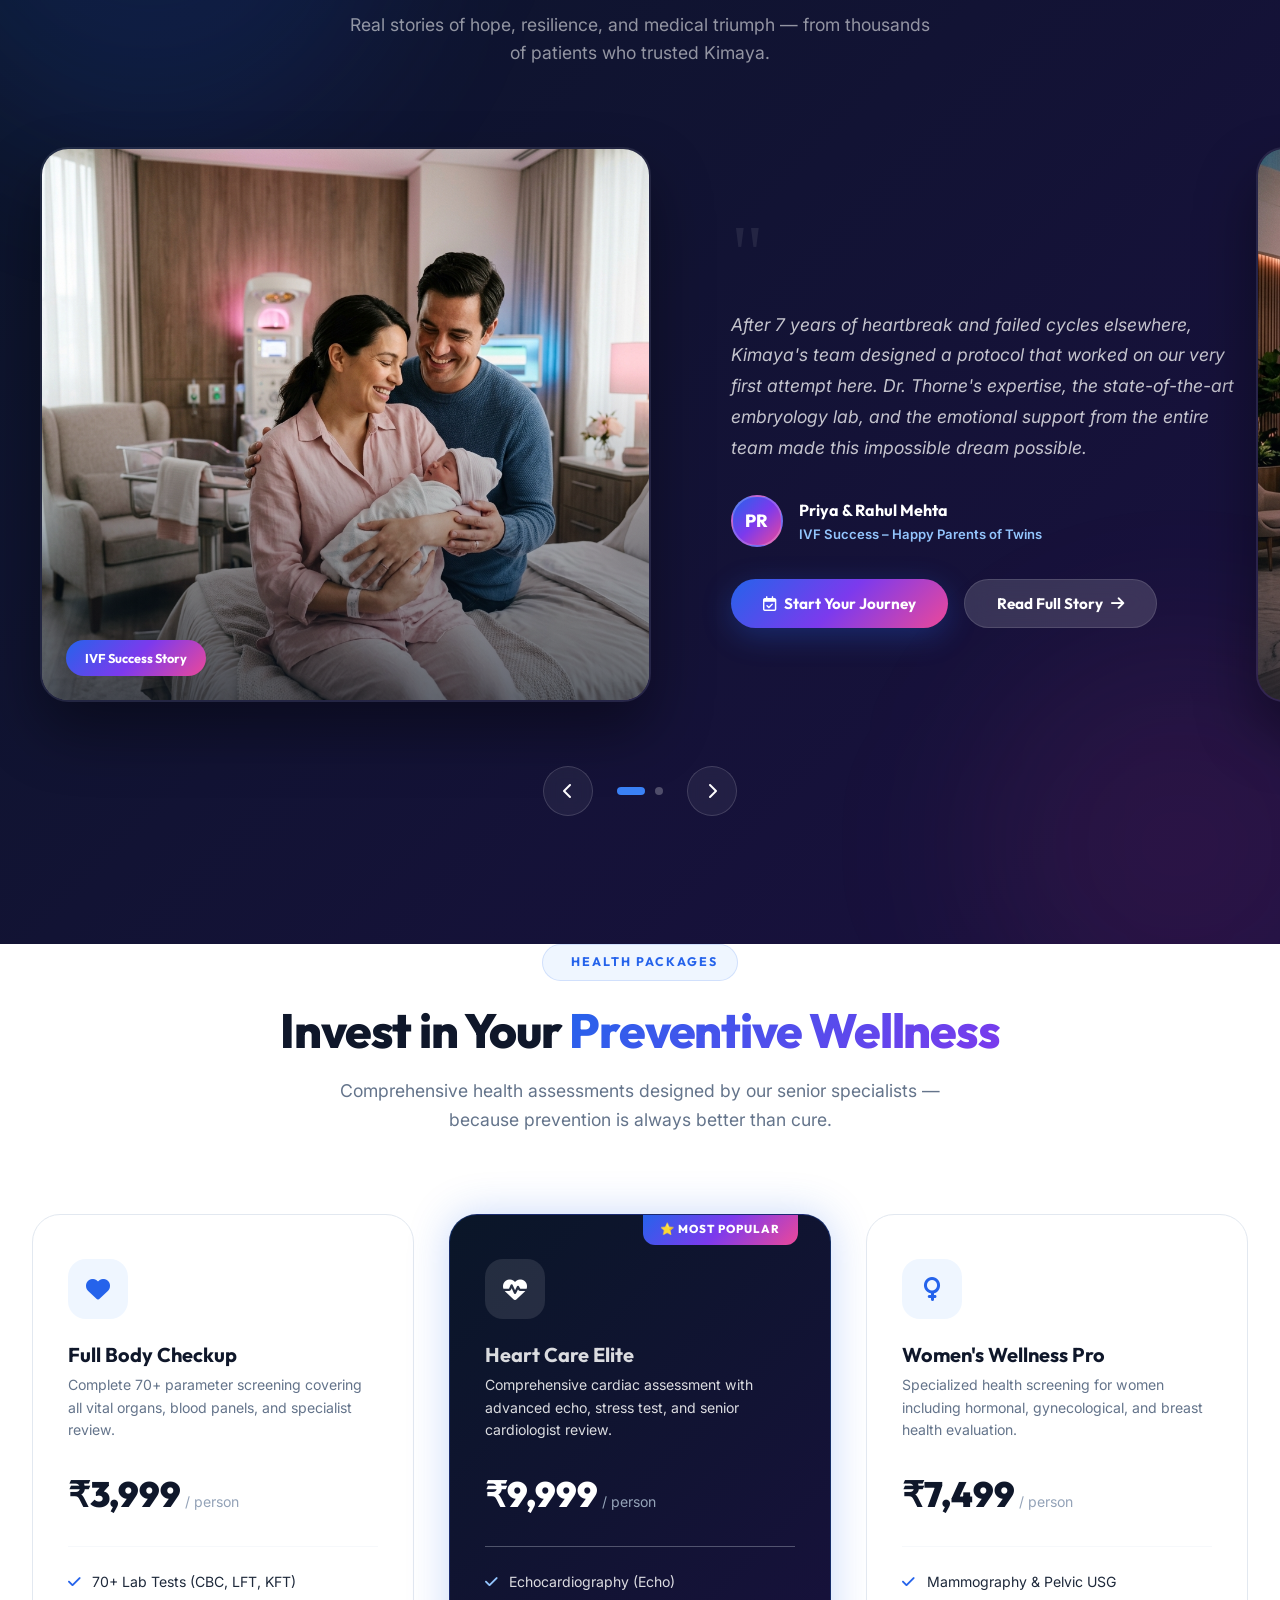
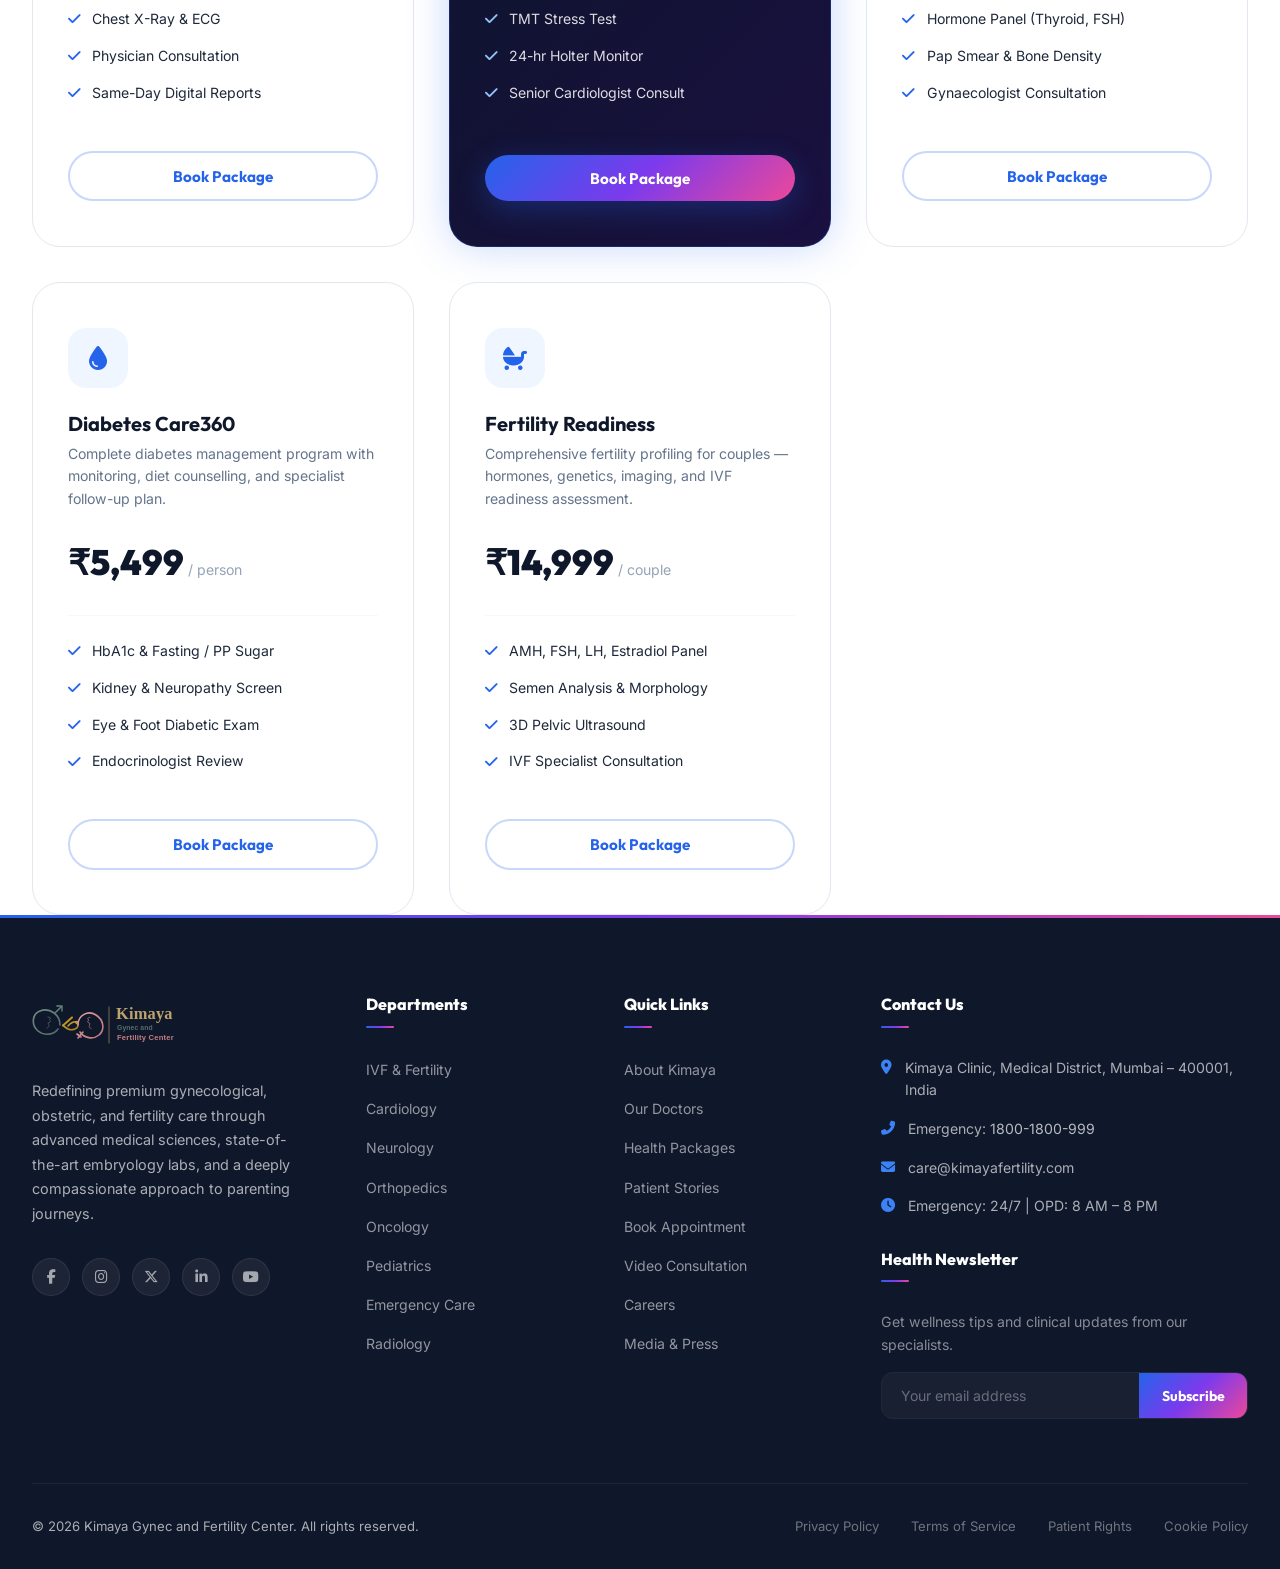
==== commit 780f035c: "Update navbar to show full logo instead of short logo" ====
--- a/medinova/index.html
+++ b/medinova/index.html
@@ -28,7 +28,7 @@
 
       <!-- Logo -->
       <a href="#" class="nav-logo" id="site-logo">
-        <img src="assets/images/logo_short.svg" alt="Kimaya Logo" class="nav-logo-img">
+        <img src="assets/images/logo.svg" alt="Kimaya Logo" class="nav-logo-img">
       </a>
 
       <!-- Center Links -->
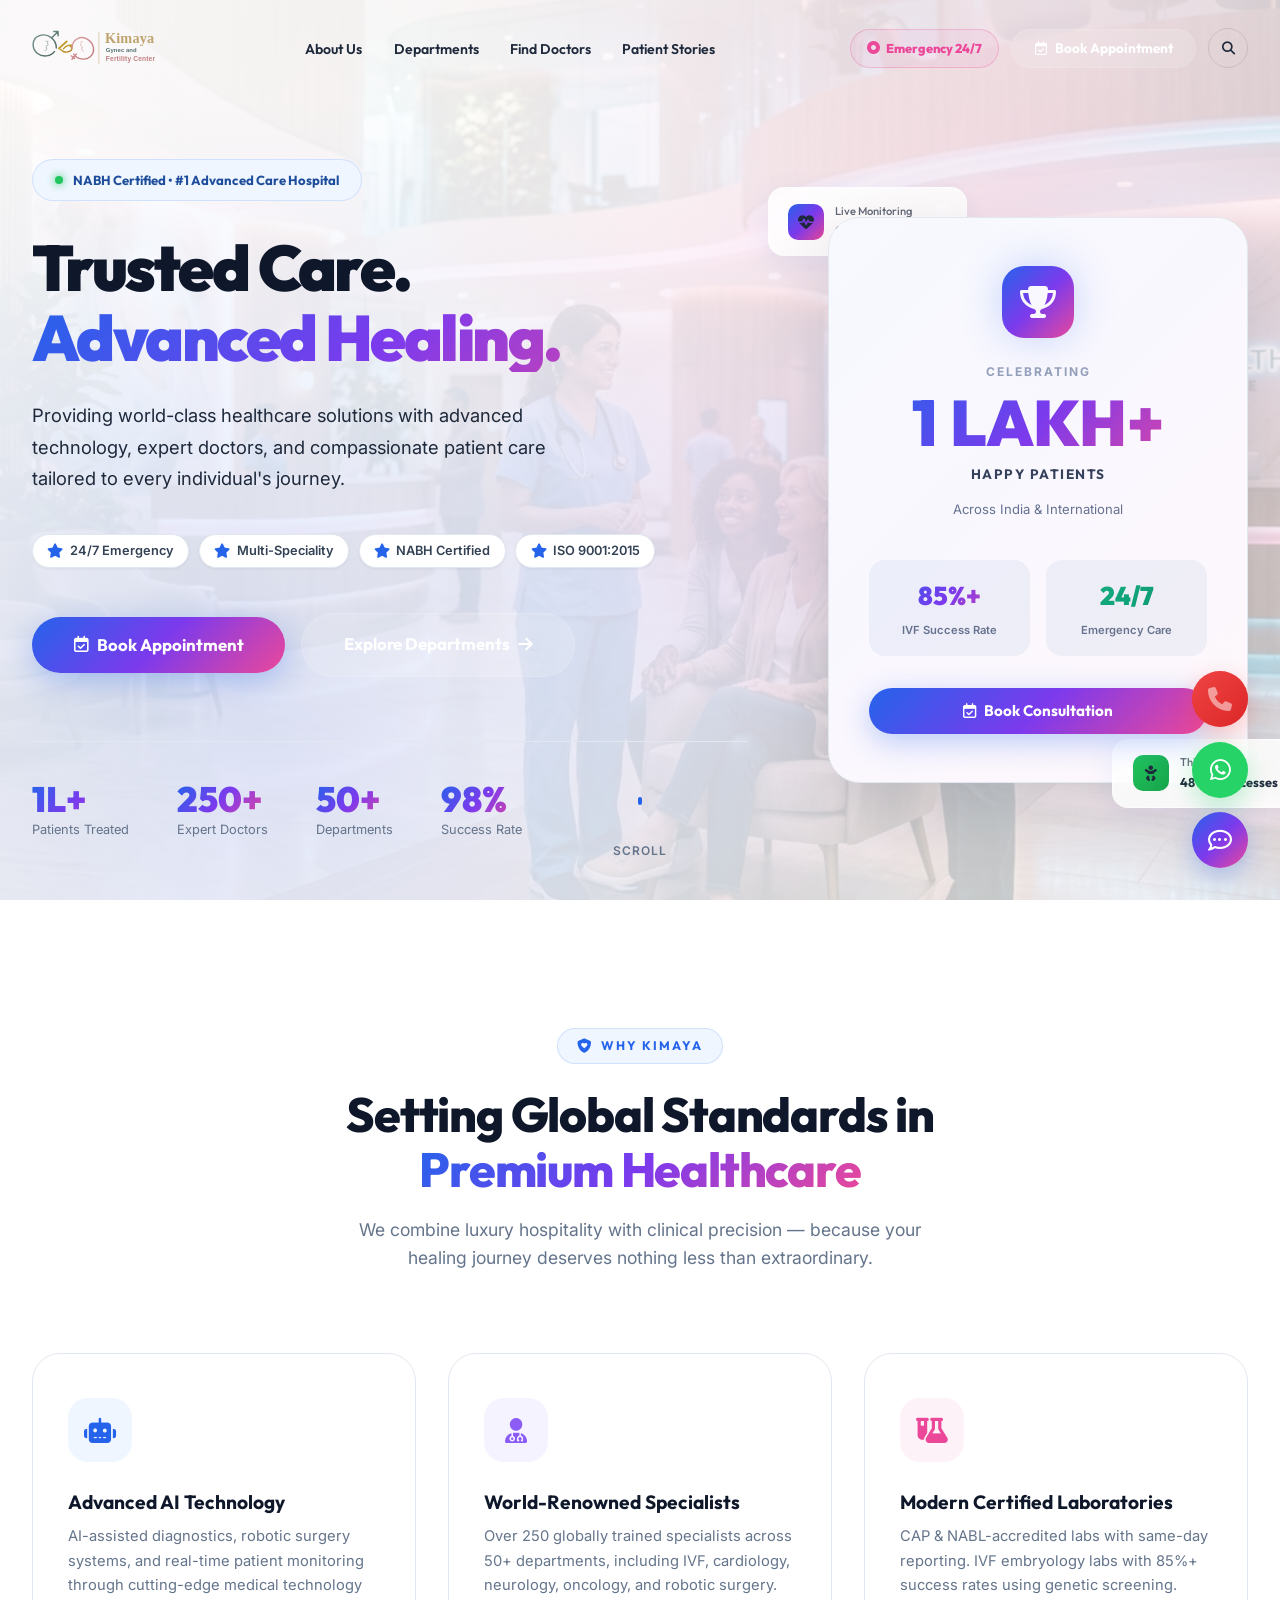
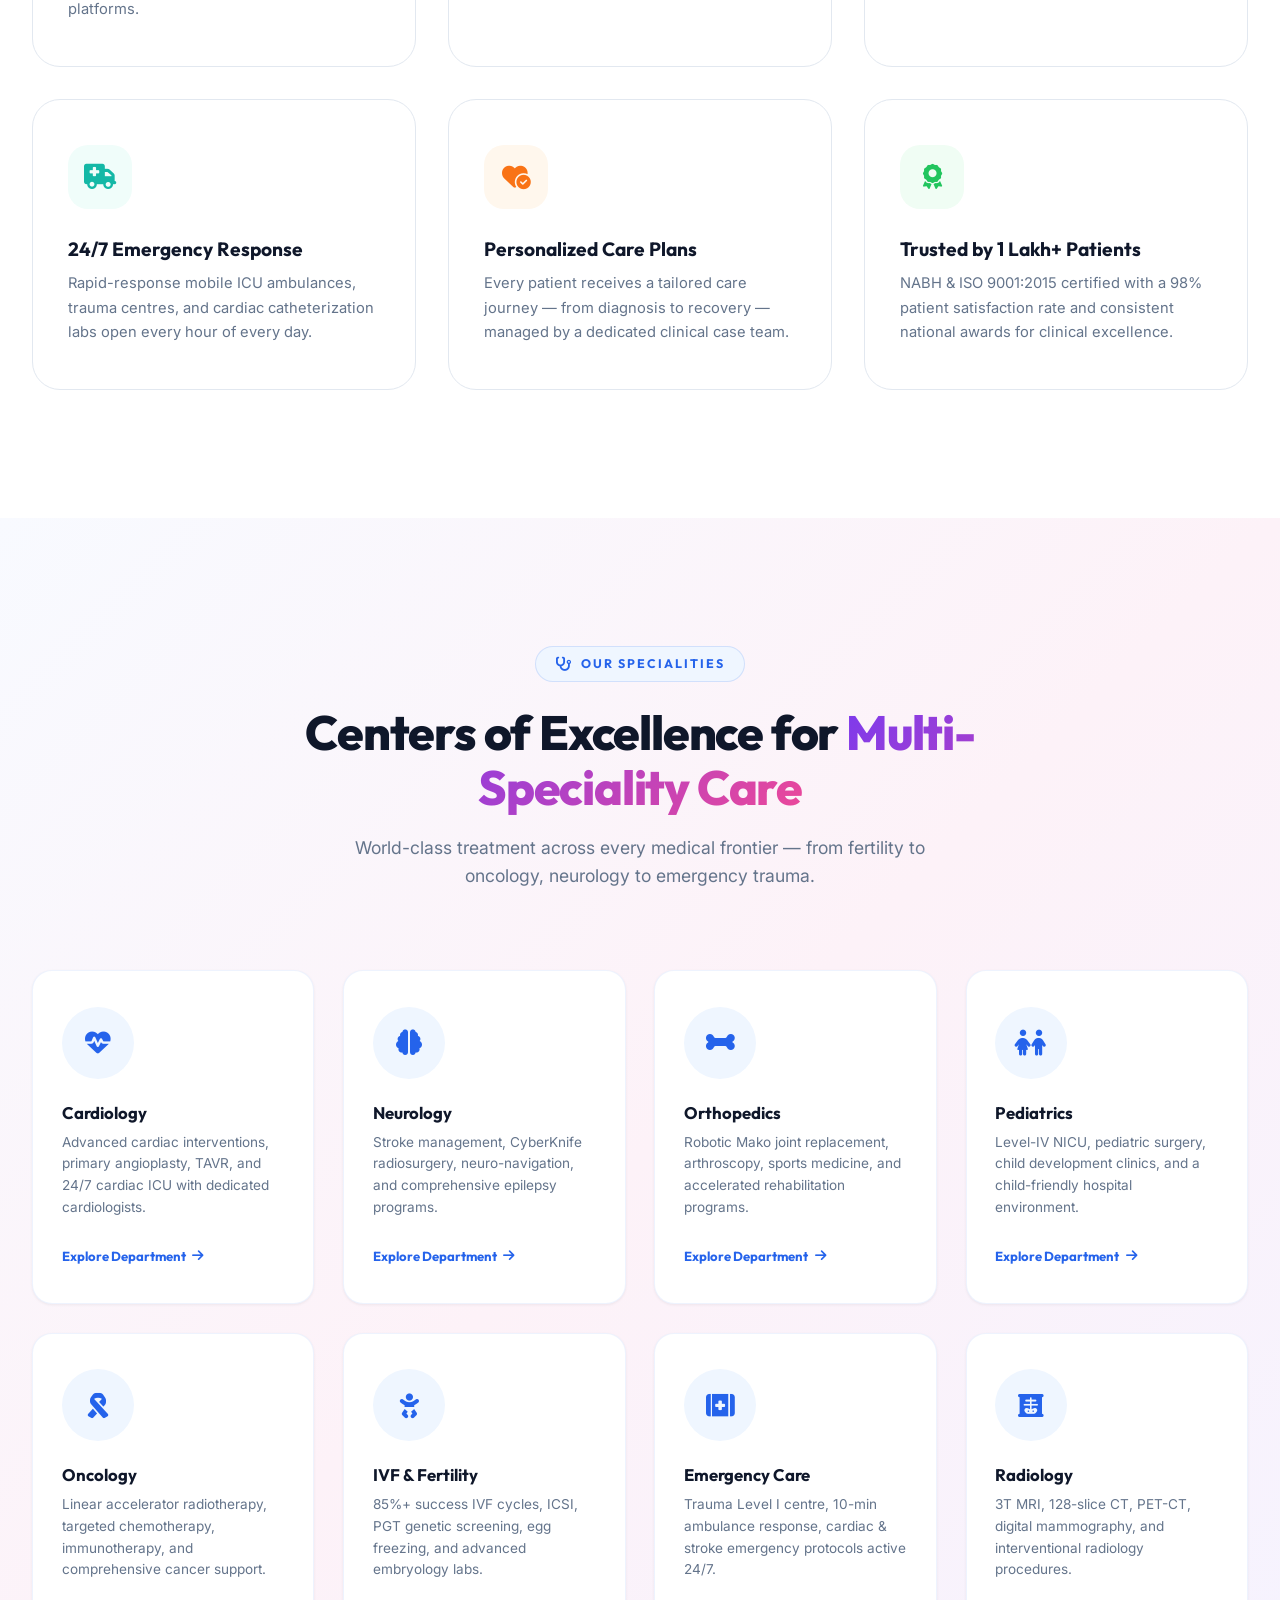
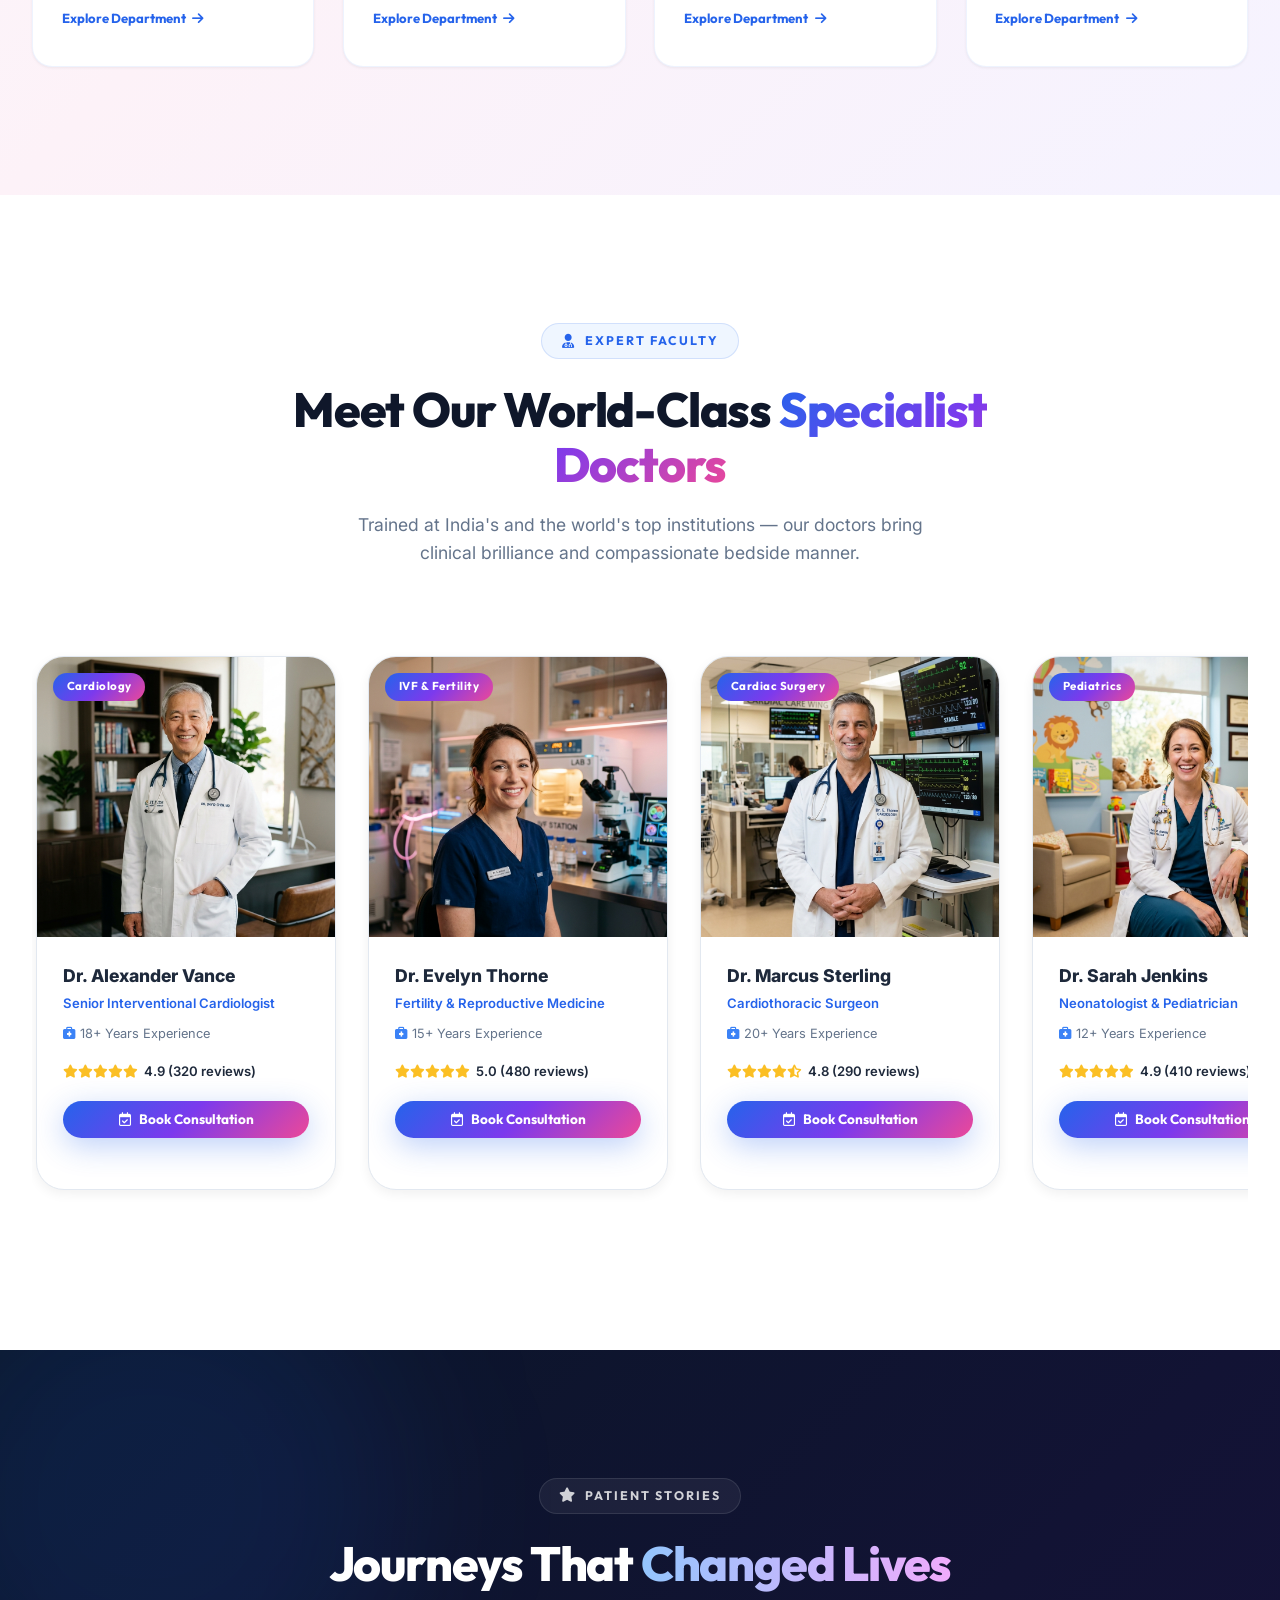
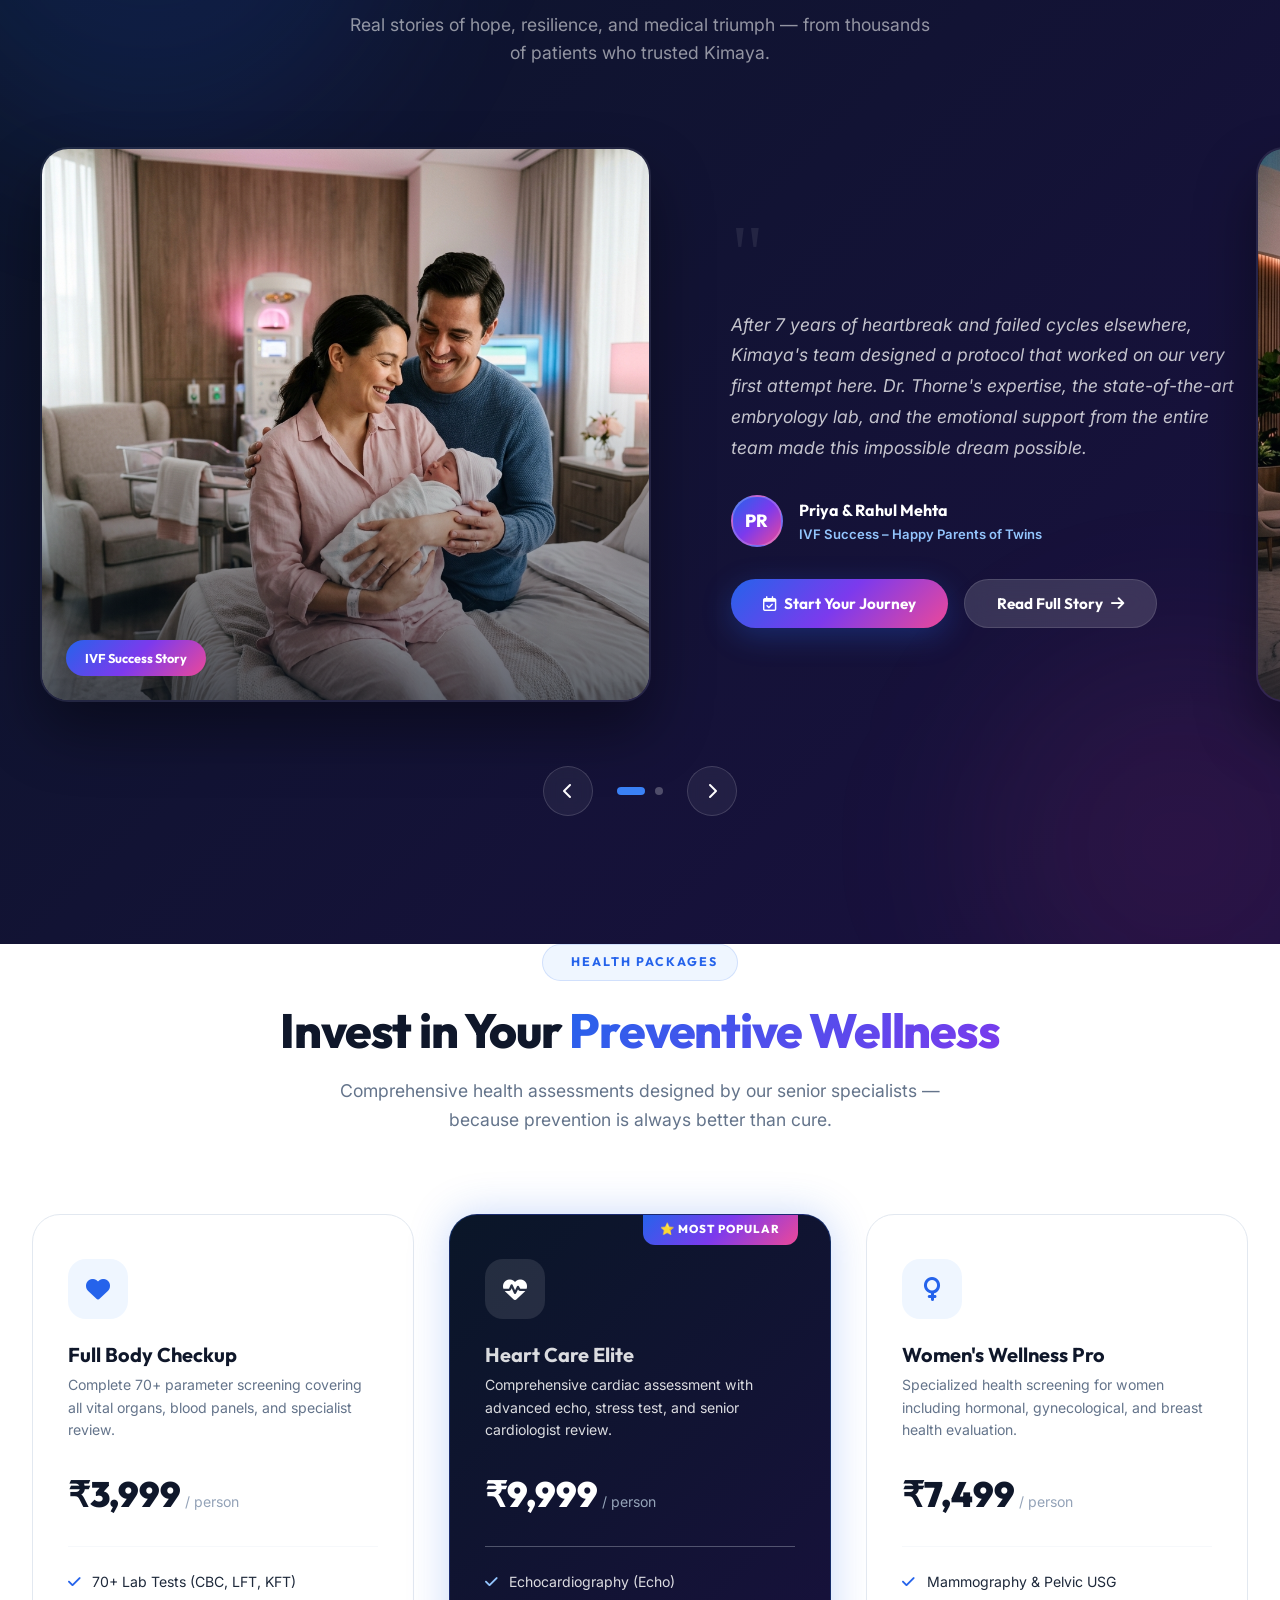
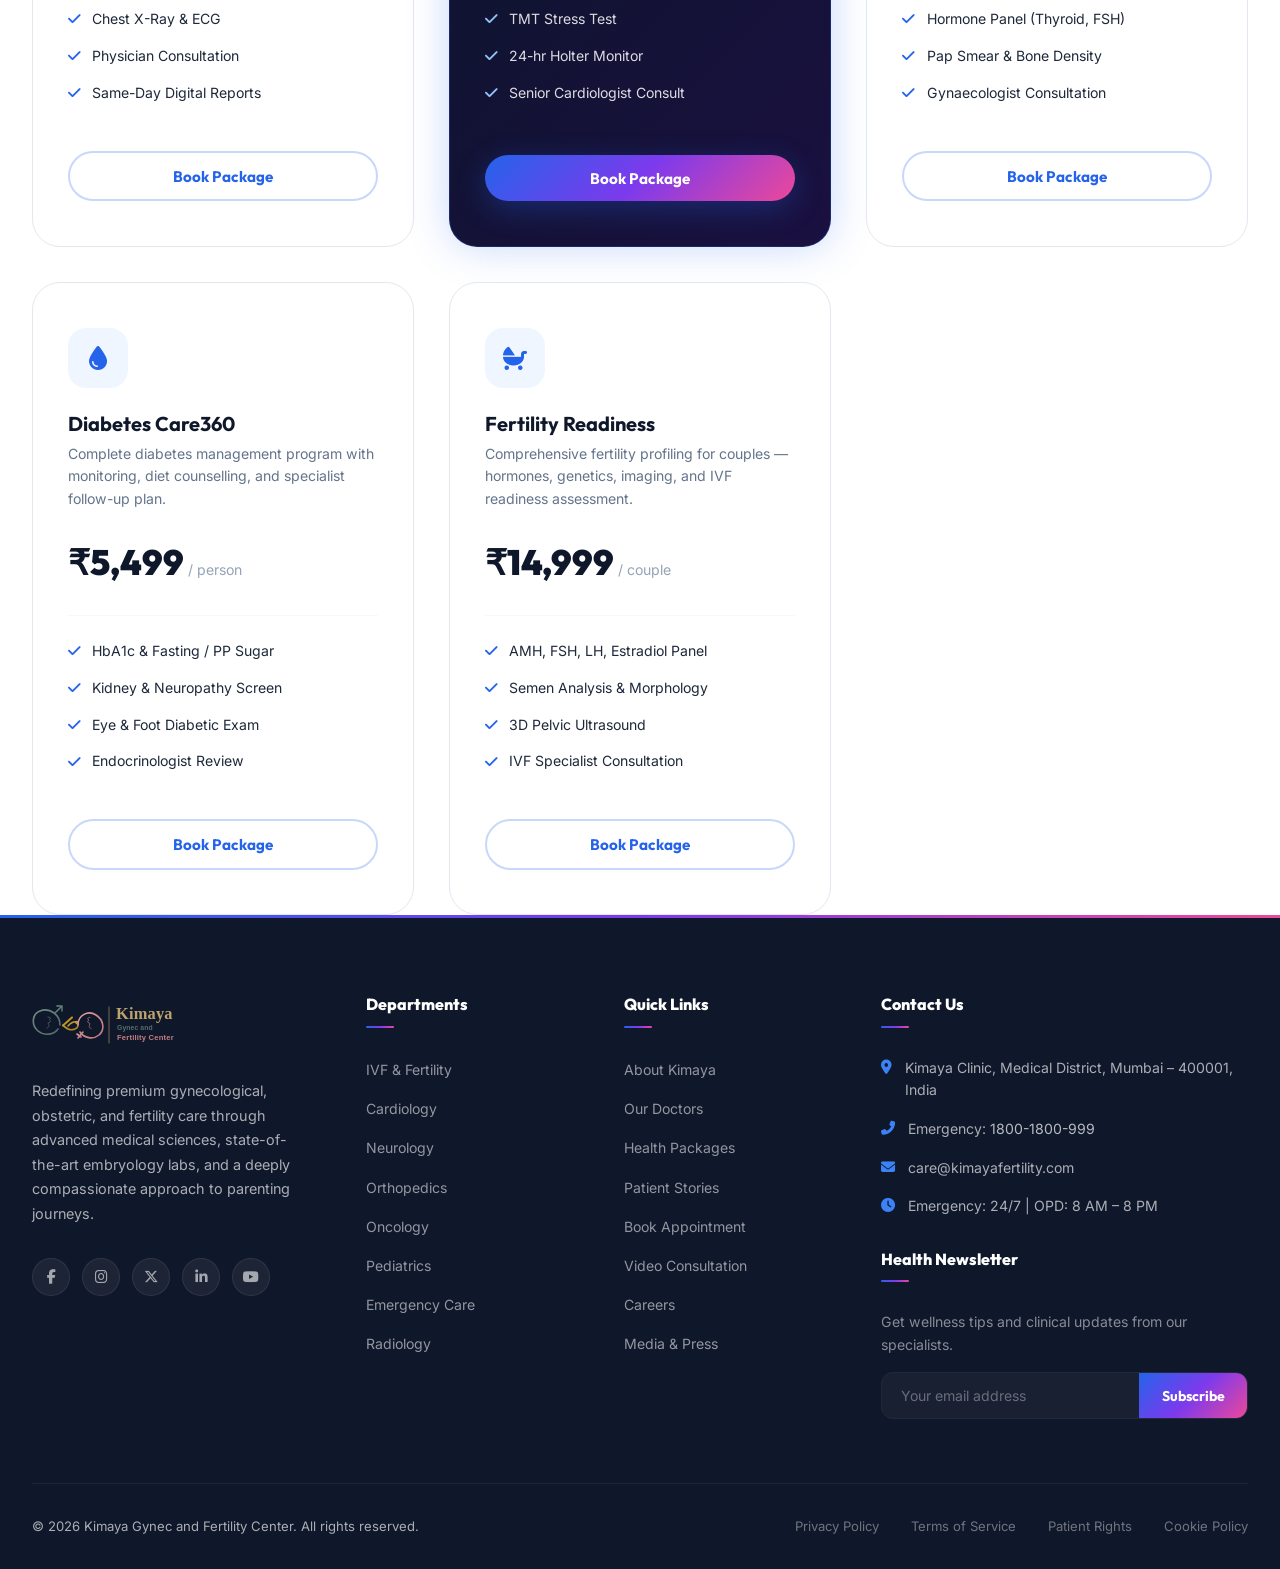
==== commit e010b048: "Update hero achievement card to have solid white background and high-contrast dark text" ====
--- a/medinova/index.html
+++ b/medinova/index.html
@@ -138,23 +138,23 @@
           </div>
         </div>
 
-        <div class="hero-achievement-card glass-card-dark">
+        <div class="hero-achievement-card">
           <div class="achievement-icon">
             <i class="fa-solid fa-trophy"></i>
           </div>
-          <div style="font-size:.75rem;font-weight:700;letter-spacing:2px;text-transform:uppercase;color:rgba(255,255,255,.5);margin-bottom:.6rem;">Celebrating</div>
+          <div style="font-size:.75rem;font-weight:700;letter-spacing:2px;text-transform:uppercase;color:var(--slate-400);margin-bottom:.6rem;">Celebrating</div>
           <div class="achievement-number">1 LAKH+</div>
           <div class="achievement-label">Happy Patients</div>
           <div class="achievement-sub">Across India & International</div>
 
           <div style="margin-top:2.5rem;display:grid;grid-template-columns:1fr 1fr;gap:1rem;text-align:center;">
-            <div style="background:rgba(255,255,255,.06);border-radius:16px;padding:1rem .8rem;">
-              <div style="font-family:'Outfit',sans-serif;font-size:1.6rem;font-weight:900;background:linear-gradient(135deg,#93c5fd,#f0abfc);-webkit-background-clip:text;-webkit-text-fill-color:transparent;">85%+</div>
-              <div style="font-size:.7rem;color:rgba(255,255,255,.5);margin-top:.3rem;font-weight:600;">IVF Success Rate</div>
-            </div>
-            <div style="background:rgba(255,255,255,.06);border-radius:16px;padding:1rem .8rem;">
-              <div style="font-family:'Outfit',sans-serif;font-size:1.6rem;font-weight:900;background:linear-gradient(135deg,#34d399,#22c55e);-webkit-background-clip:text;-webkit-text-fill-color:transparent;">24/7</div>
-              <div style="font-size:.7rem;color:rgba(255,255,255,.5);margin-top:.3rem;font-weight:600;">Emergency Care</div>
+            <div style="background:var(--slate-100);border-radius:16px;padding:1rem .8rem;">
+              <div style="font-family:'Outfit',sans-serif;font-size:1.6rem;font-weight:900;background:var(--grad-primary);-webkit-background-clip:text;-webkit-text-fill-color:transparent;">85%+</div>
+              <div style="font-size:.7rem;color:var(--slate-500);margin-top:.3rem;font-weight:600;">IVF Success Rate</div>
+            </div>
+            <div style="background:var(--slate-100);border-radius:16px;padding:1rem .8rem;">
+              <div style="font-family:'Outfit',sans-serif;font-size:1.6rem;font-weight:900;background:linear-gradient(135deg,#10b981,#059669);-webkit-background-clip:text;-webkit-text-fill-color:transparent;">24/7</div>
+              <div style="font-size:.7rem;color:var(--slate-500);margin-top:.3rem;font-weight:600;">Emergency Care</div>
             </div>
           </div>
 
--- a/medinova/styles.css
+++ b/medinova/styles.css
@@ -452,8 +452,8 @@
 }
 .hero-achievement-card {
   padding: 3rem 2.5rem; text-align: center; position: relative; overflow: hidden;
-  background: rgba(255,255,255,.8); backdrop-filter: blur(24px);
-  border: 1px solid rgba(255,255,255,.6); border-radius: 32px;
+  background: var(--white);
+  border: 1px solid var(--slate-200); border-radius: 32px;
   animation: float-y 6s ease-in-out infinite;
   box-shadow: var(--shadow-xl);
 }
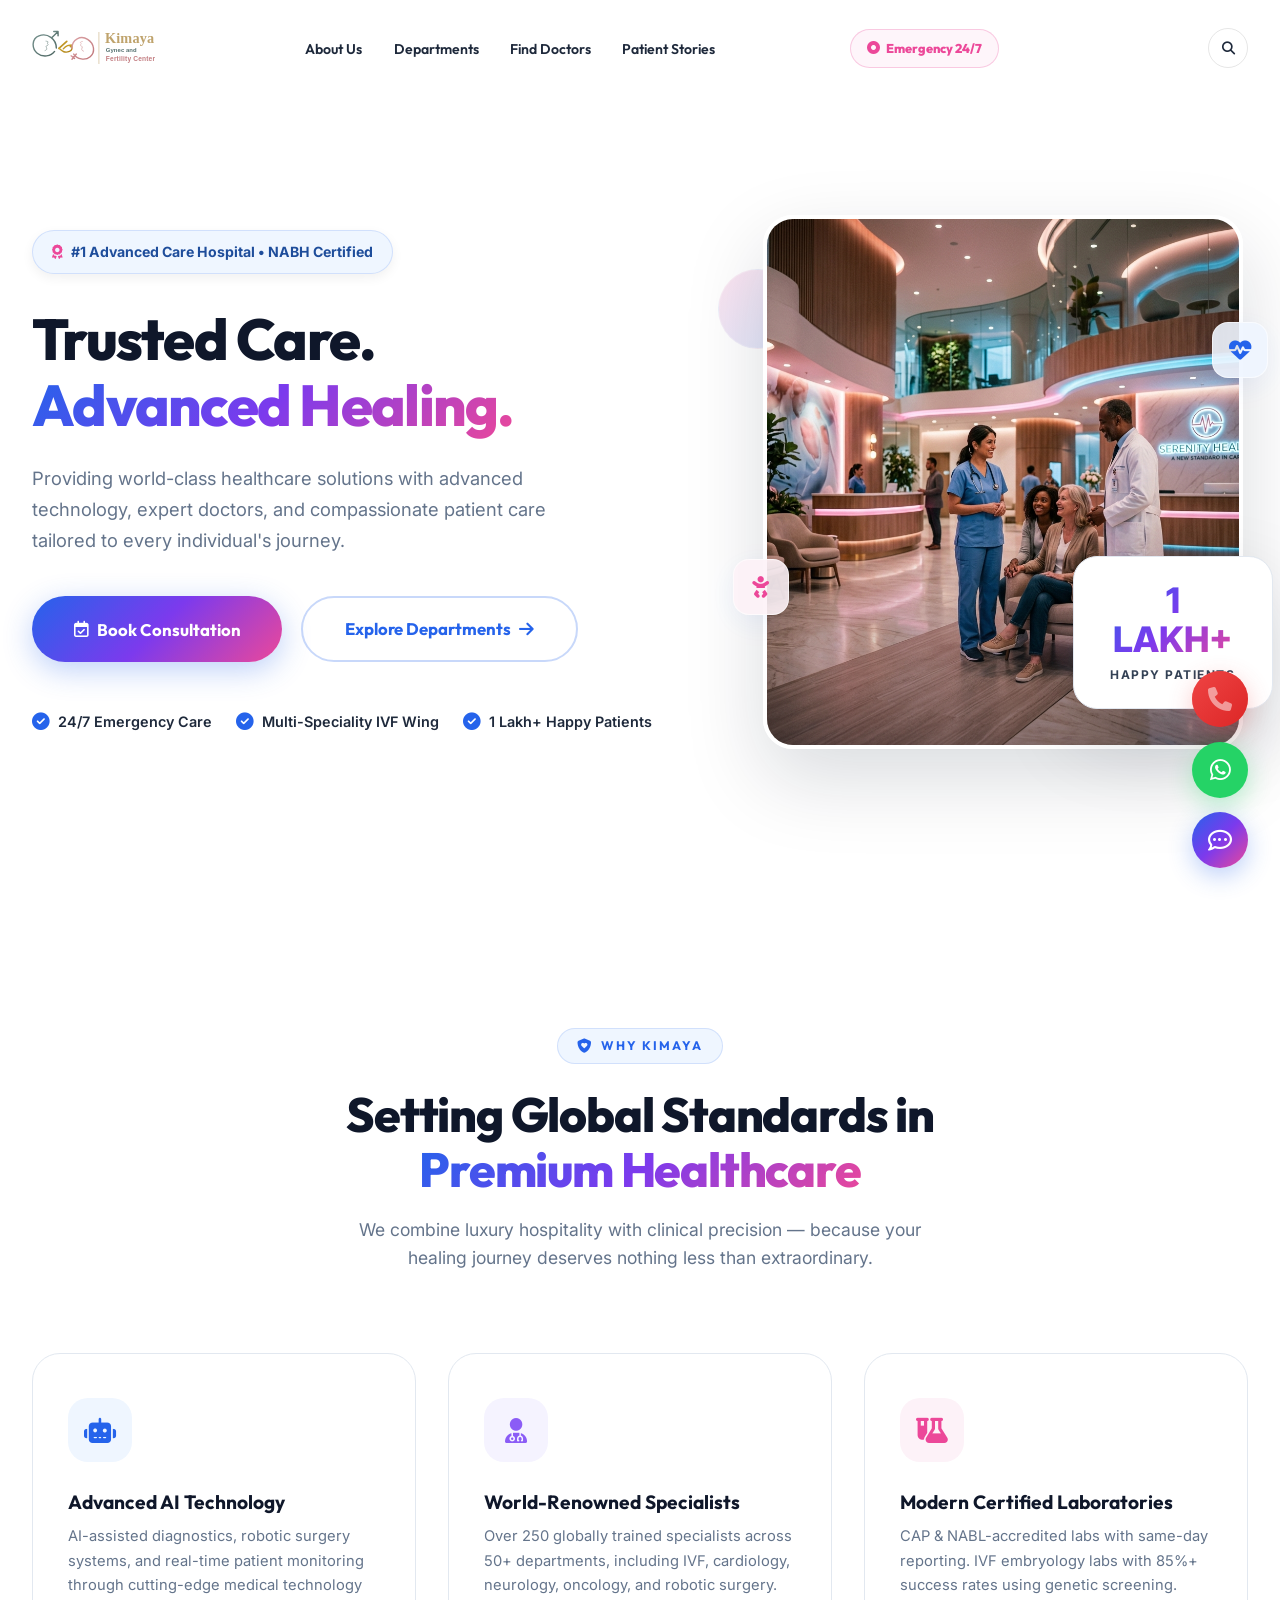
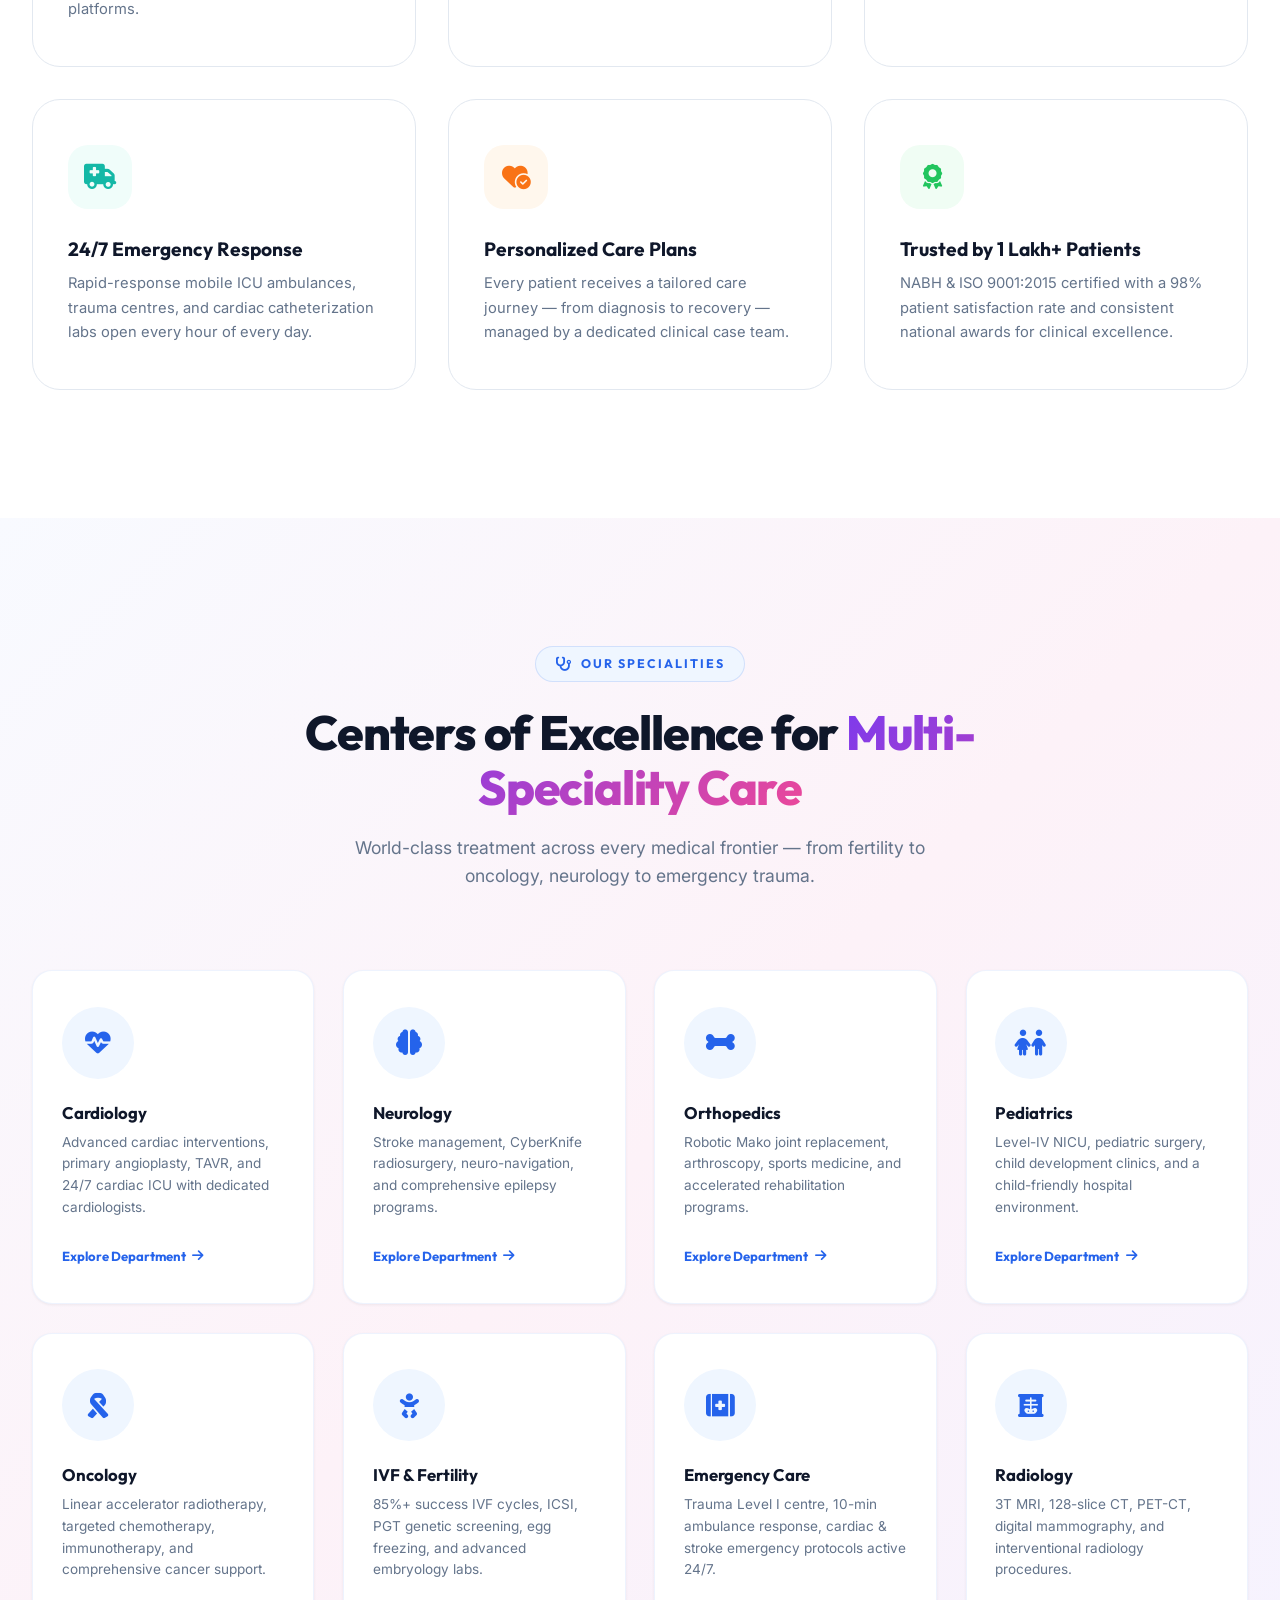
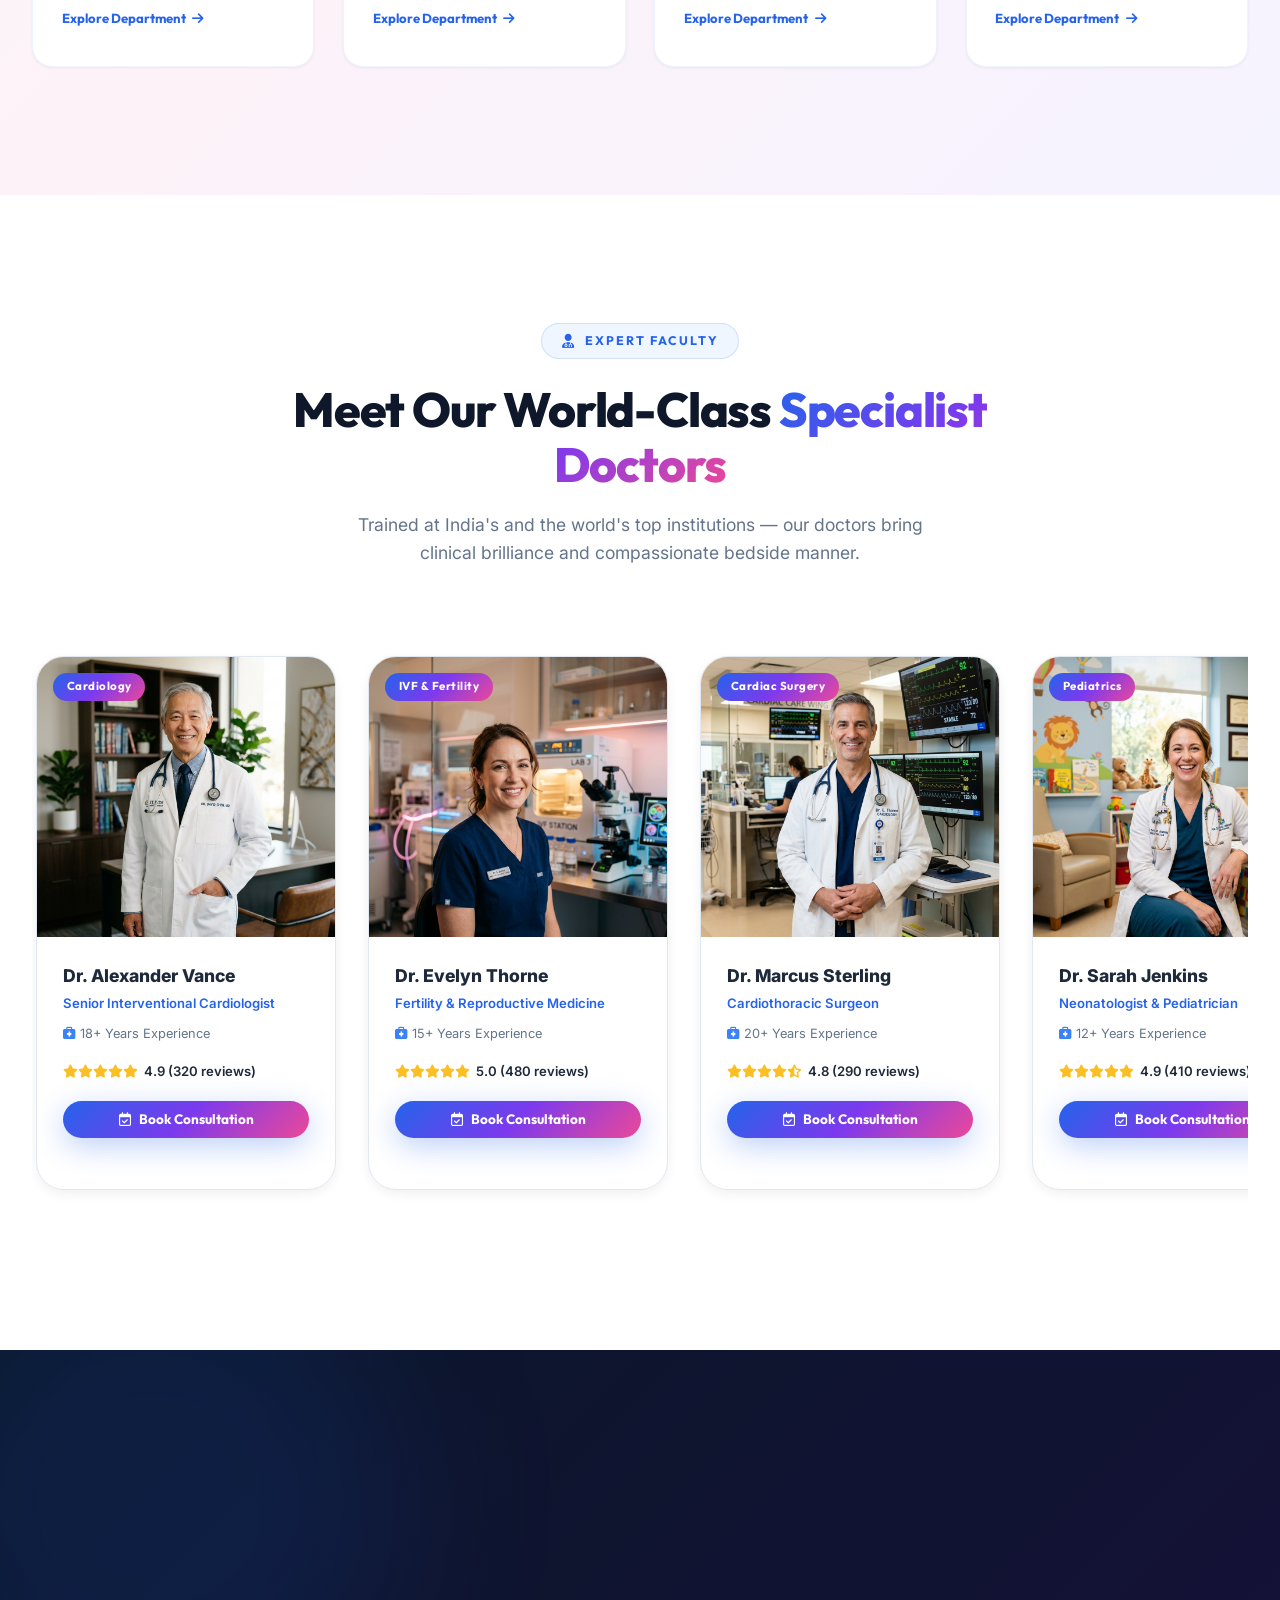
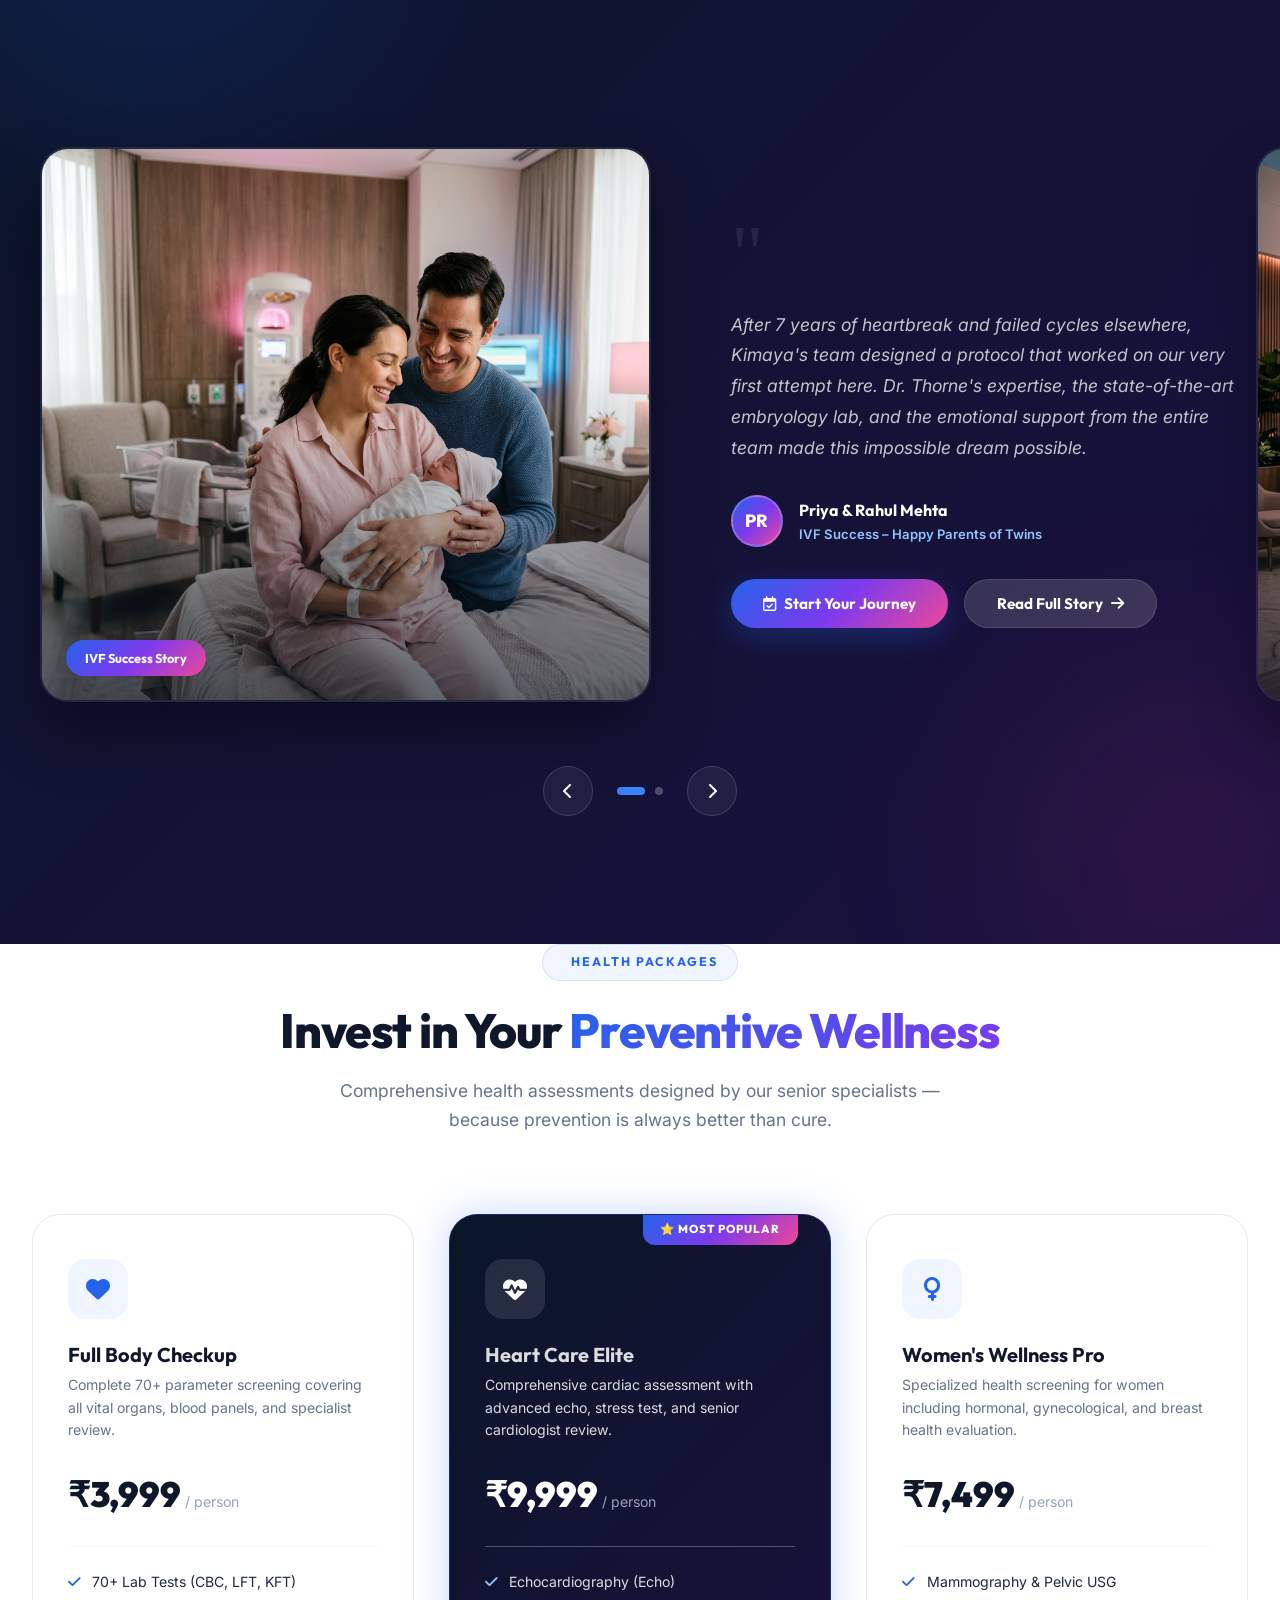
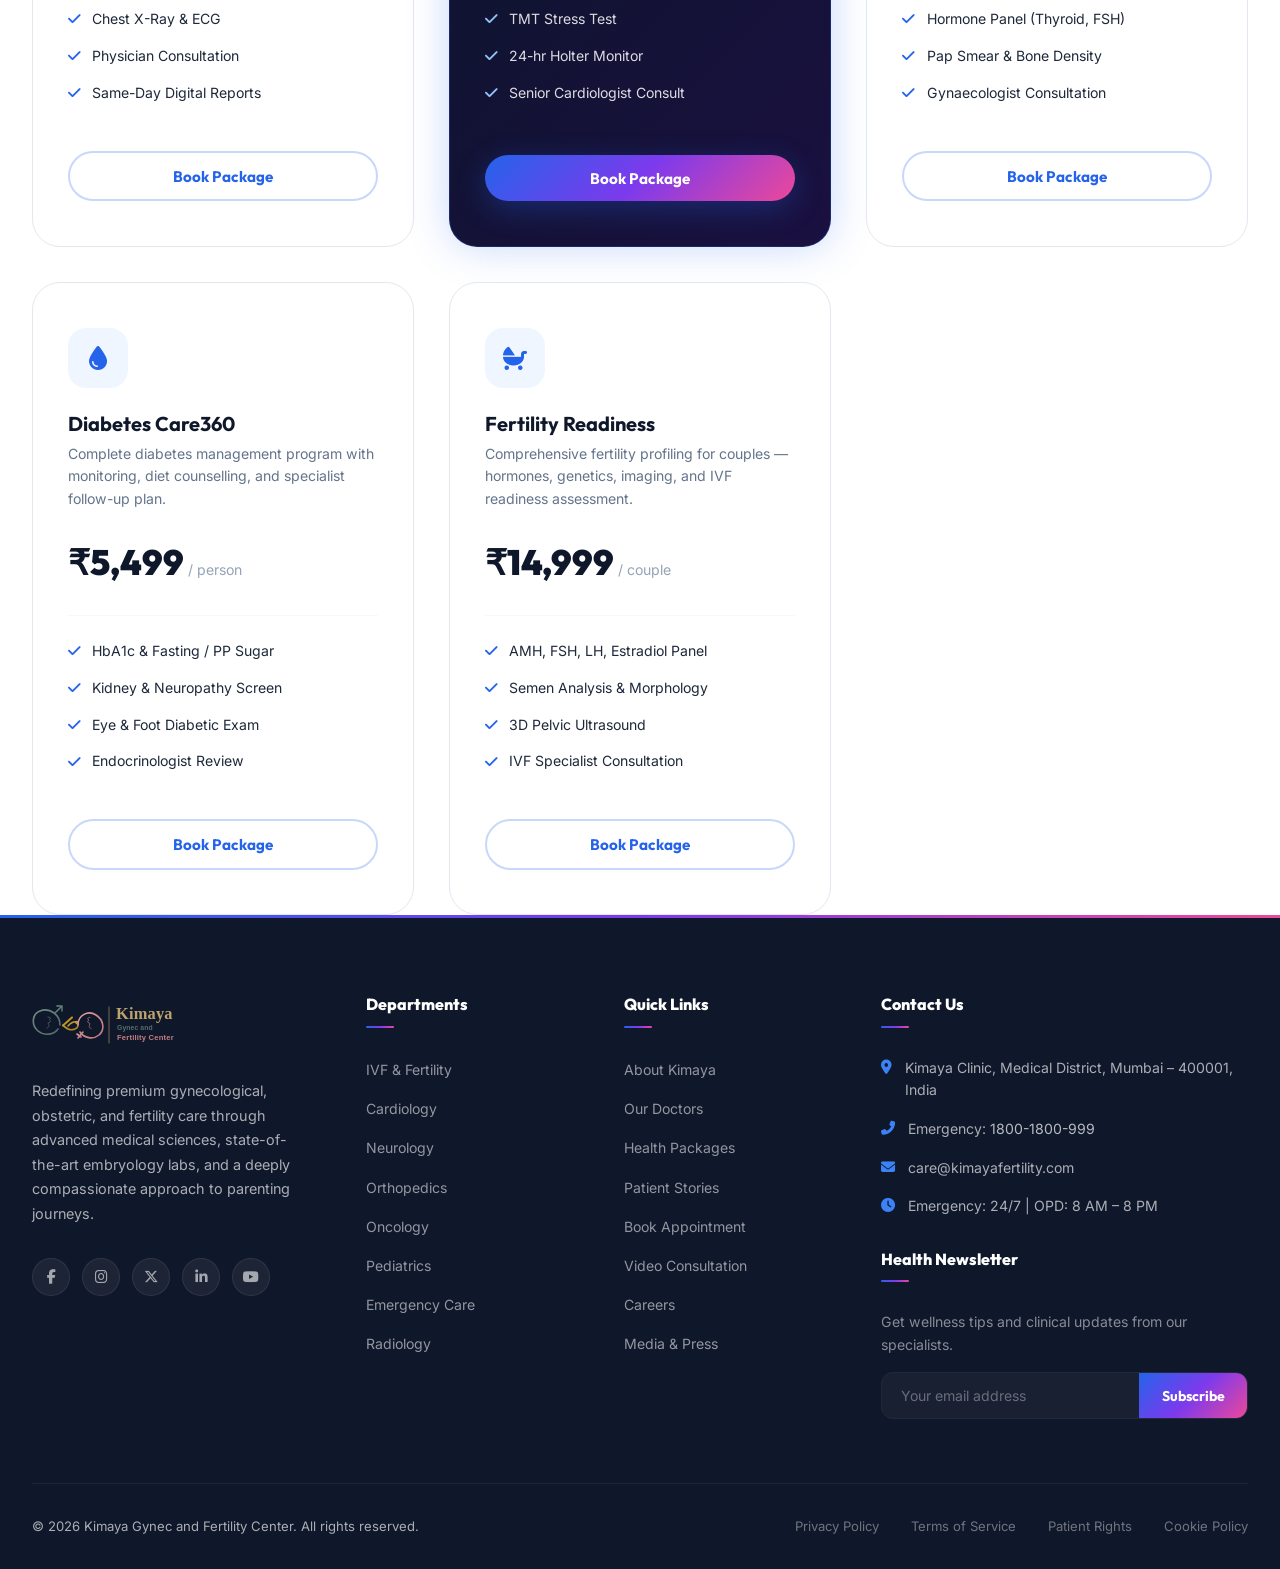
==== commit 2548ac4d: "Restore original white-themed side-by-side hero layout with right-column image card and floating ele" ====
--- a/medinova/index.html
+++ b/medinova/index.html
@@ -61,126 +61,76 @@
 <!-- ════════════════════════════════════════════
      2. HERO SECTION
 ════════════════════════════════════════════ -->
-<section id="hero">
-  <!-- Background -->
-  <div class="hero-bg">
-    <img src="assets/images/hero_bg.png" alt="Kimaya Gynec and Fertility Center Environment" class="hero-bg-img">
-    <div class="hero-overlay"></div>
-    <div class="hero-mesh"></div>
-  </div>
-
-  <!-- Animated Particles -->
-  <div class="particle-field" id="particle-field"></div>
-
-  <div class="container hero-container">
+<header class="hero-section" id="about-section">
+  <div class="hero-glow-1"></div>
+  <div class="hero-glow-2"></div>
+  <div class="container">
     <div class="hero-grid">
-
-      <!-- LEFT: Content -->
-      <div class="hero-content">
-        <div class="hero-badge">
-          <span class="dot"></span>
-          NABH Certified • #1 Advanced Care Hospital
-        </div>
-
+      <!-- Left Column: Copy -->
+      <div class="hero-content reveal active">
+        <div class="hero-tag">
+          <i class="fa-solid fa-award"></i>
+          <span>#1 Advanced Care Hospital • NABH Certified</span>
+        </div>
         <h1 class="hero-title">
           Trusted Care.<br>
-          <span class="accent" style="background: var(--grad-primary); -webkit-background-clip:text; -webkit-text-fill-color:transparent;">Advanced Healing.</span>
+          <span class="grad-text">Advanced Healing.</span>
         </h1>
-
-        <p class="hero-sub">
+        <p class="hero-desc">
           Providing world-class healthcare solutions with advanced technology, expert doctors, and compassionate patient care tailored to every individual's journey.
         </p>
-
-        <div class="hero-trust">
-          <div class="trust-chip"><i class="fa-solid fa-star"></i> 24/7 Emergency</div>
-          <div class="trust-chip"><i class="fa-solid fa-star"></i> Multi-Speciality</div>
-          <div class="trust-chip"><i class="fa-solid fa-star"></i> NABH Certified</div>
-          <div class="trust-chip"><i class="fa-solid fa-star"></i> ISO 9001:2015</div>
-        </div>
-
-        <div class="hero-ctas">
-          <button class="btn btn-primary btn-lg" id="hero-book-btn">
-            <i class="fa-regular fa-calendar-check"></i> Book Appointment
+        <div class="hero-actions">
+          <button class="btn btn-primary btn-lg" id="hero-book-btn" onclick="openBooking()">
+            <i class="fa-regular fa-calendar-check"></i> Book Consultation
           </button>
-          <a href="#departments" class="btn btn-glass btn-lg">
+          <a href="#departments" class="btn btn-outline btn-lg">
             Explore Departments <i class="fa-solid fa-arrow-right"></i>
           </a>
         </div>
-
-        <div class="hero-stat-strip">
-          <div class="hero-stat-item">
-            <div class="hero-stat-num">1L+</div>
-            <div class="hero-stat-lbl">Patients Treated</div>
-          </div>
-          <div class="hero-stat-item">
-            <div class="hero-stat-num">250+</div>
-            <div class="hero-stat-lbl">Expert Doctors</div>
-          </div>
-          <div class="hero-stat-item">
-            <div class="hero-stat-num">50+</div>
-            <div class="hero-stat-lbl">Departments</div>
-          </div>
-          <div class="hero-stat-item">
-            <div class="hero-stat-num">98%</div>
-            <div class="hero-stat-lbl">Success Rate</div>
-          </div>
-        </div>
-      </div>
-
-      <!-- RIGHT: Achievement Card -->
-      <div class="hero-card-wrap">
-        <!-- Floating mini badge top-left -->
-        <div class="float-card float-card-1">
-          <div class="float-card-icon"><i class="fa-solid fa-heart-pulse"></i></div>
-          <div>
-            <div style="font-size:.7rem;opacity:.7;font-weight:500;">Live Monitoring</div>
-            <div>Cardiac ICU Active</div>
-          </div>
-        </div>
-
-        <div class="hero-achievement-card">
-          <div class="achievement-icon">
-            <i class="fa-solid fa-trophy"></i>
-          </div>
-          <div style="font-size:.75rem;font-weight:700;letter-spacing:2px;text-transform:uppercase;color:var(--slate-400);margin-bottom:.6rem;">Celebrating</div>
-          <div class="achievement-number">1 LAKH+</div>
-          <div class="achievement-label">Happy Patients</div>
-          <div class="achievement-sub">Across India & International</div>
-
-          <div style="margin-top:2.5rem;display:grid;grid-template-columns:1fr 1fr;gap:1rem;text-align:center;">
-            <div style="background:var(--slate-100);border-radius:16px;padding:1rem .8rem;">
-              <div style="font-family:'Outfit',sans-serif;font-size:1.6rem;font-weight:900;background:var(--grad-primary);-webkit-background-clip:text;-webkit-text-fill-color:transparent;">85%+</div>
-              <div style="font-size:.7rem;color:var(--slate-500);margin-top:.3rem;font-weight:600;">IVF Success Rate</div>
-            </div>
-            <div style="background:var(--slate-100);border-radius:16px;padding:1rem .8rem;">
-              <div style="font-family:'Outfit',sans-serif;font-size:1.6rem;font-weight:900;background:linear-gradient(135deg,#10b981,#059669);-webkit-background-clip:text;-webkit-text-fill-color:transparent;">24/7</div>
-              <div style="font-size:.7rem;color:var(--slate-500);margin-top:.3rem;font-weight:600;">Emergency Care</div>
-            </div>
-          </div>
-
-          <button class="btn btn-primary" style="width:100%;margin-top:2rem;" onclick="openBooking()">
-            <i class="fa-regular fa-calendar-check"></i> Book Consultation
-          </button>
-        </div>
-
-        <!-- Floating mini badge bottom-right -->
-        <div class="float-card float-card-2">
-          <div class="float-card-icon" style="background:linear-gradient(135deg,#22c55e,#16a34a)"><i class="fa-solid fa-baby"></i></div>
-          <div>
-            <div style="font-size:.7rem;opacity:.7;font-weight:500;">This Month</div>
-            <div>48 IVF Successes</div>
-          </div>
-        </div>
-      </div>
-    </div>
-  </div>
-
-  <!-- Scroll Cue -->
-  <div class="hero-scroll">
-    <div class="scroll-mouse"><div class="scroll-wheel"></div></div>
-    <span>Scroll</span>
-  </div>
-</section>
+        <div class="hero-bullets">
+          <div class="hero-bullet-item">
+            <i class="fa-solid fa-circle-check"></i>
+            <span>24/7 Emergency Care</span>
+          </div>
+          <div class="hero-bullet-item">
+            <i class="fa-solid fa-circle-check"></i>
+            <span>Multi-Speciality IVF Wing</span>
+          </div>
+          <div class="hero-bullet-item">
+            <i class="fa-solid fa-circle-check"></i>
+            <span>1 Lakh+ Happy Patients</span>
+          </div>
+        </div>
+      </div>
+
+      <!-- Right Column: Visuals & floating elements -->
+      <div class="hero-visual reveal active">
+        <div class="floating-circle circle-1"></div>
+        
+        <!-- Floating medical icons -->
+        <div class="floating-icon-wrapper f-icon-1">
+          <i class="fa-solid fa-heart-pulse"></i>
+        </div>
+        <div class="floating-icon-wrapper f-icon-2">
+          <i class="fa-solid fa-baby"></i>
+        </div>
+        
+        <!-- Glowing Particles container -->
+        <div class="glowing-particle-emitter" id="particle-container"></div>
+
+        <div class="hero-image-wrapper">
+          <img src="assets/images/hero_bg.png" alt="Kimaya Clinic Environment" class="hero-image">
+        </div>
+
+        <!-- Achievement Badge -->
+        <div class="achievement-badge glass-card" style="background: var(--white); border: 1px solid var(--slate-200); box-shadow: var(--shadow-xl);">
+          <span class="badge-num">1 LAKH+</span>
+          <span class="badge-lbl">Happy Patients</span>
+        </div>
+      </div>
+    </div>
+  </div>
+</header>
 
 
 <!-- ════════════════════════════════════════════
--- a/medinova/styles.css
+++ b/medinova/styles.css
@@ -365,156 +365,250 @@
 /* ─────────────────────────────────────────── */
 /*  2. HERO SECTION                            */
 /* ─────────────────────────────────────────── */
-#hero {
-  position: relative; min-height: 100vh;
-  display: flex; align-items: center;
-  padding-top: 100px; overflow: hidden;
-}
-.hero-bg {
-  position: absolute; inset: 0; z-index: 0;
-}
-.hero-bg-img {
-  width: 100%; height: 100%; object-fit: cover;
-  transform: scale(1.05); transition: transform 8s ease;
-}
-#hero:hover .hero-bg-img { transform: scale(1); }
-.hero-overlay {
-  position: absolute; inset: 0;
-  background: var(--grad-hero);
-}
-/* Animated mesh overlay */
-.hero-mesh {
-  position: absolute; inset: 0; z-index: 1;
-  background-image:
-    radial-gradient(circle at 20% 80%, rgba(37,99,235,.15) 0%, transparent 50%),
-    radial-gradient(circle at 80% 20%, rgba(236,72,153,.1) 0%, transparent 50%),
-    radial-gradient(circle at 60% 60%, rgba(139,92,246,.08) 0%, transparent 40%);
-}
-
-.hero-container { position: relative; z-index: 5; width: 100%; }
-.hero-grid { display: grid; grid-template-columns: 1fr 420px; gap: 5rem; align-items: center; }
+.hero-section {
+  position: relative;
+  min-height: 100vh;
+  display: flex;
+  align-items: center;
+  padding-top: 10rem;
+  padding-bottom: 6rem;
+  overflow: hidden;
+  background: var(--white);
+}
+
+/* Ambient glow blobs behind hero */
+.hero-glow-1 {
+  position: absolute;
+  top: -10%;
+  right: -5%;
+  width: 600px;
+  height: 600px;
+  border-radius: 50%;
+  background: radial-gradient(circle, rgba(37, 99, 235, 0.12) 0%, rgba(255, 255, 255, 0) 70%);
+  z-index: -2;
+  animation: float-y 8s infinite alternate;
+}
+
+.hero-glow-2 {
+  position: absolute;
+  bottom: 5%;
+  left: -10%;
+  width: 500px;
+  height: 500px;
+  border-radius: 50%;
+  background: radial-gradient(circle, rgba(236, 72, 153, 0.08) 0%, rgba(255, 255, 255, 0) 70%);
+  z-index: -2;
+  animation: float-y 10s infinite alternate-reverse;
+}
+
+.hero-grid {
+  display: grid;
+  grid-template-columns: 1.15fr 0.85fr;
+  gap: 4rem;
+  align-items: center;
+  width: 100%;
+}
 
 /* Left Content */
-.hero-content { padding: 2rem 0; }
-.hero-badge {
-  display: inline-flex; align-items: center; gap: .6rem;
-  background: var(--blue-100); backdrop-filter: blur(12px);
-  border: 1px solid rgba(37,99,235,.15); border-radius: var(--radius-full);
-  padding: .6rem 1.4rem; margin-bottom: 2rem;
-  font-family: var(--font-display); font-size: .82rem; font-weight: 700; color: var(--blue-600);
-  animation: slide-up .6s ease both;
-}
-.hero-badge .dot {
-  width: 8px; height: 8px; background: #22c55e; border-radius: 50%;
-  box-shadow: 0 0 8px #22c55e; animation: pulse-ring 1.5s infinite;
-}
+.hero-content {
+  z-index: 5;
+}
+
+.hero-tag {
+  display: inline-flex;
+  align-items: center;
+  gap: 0.5rem;
+  background: var(--blue-100);
+  border: 1px solid rgba(37, 99, 235, 0.15);
+  box-shadow: var(--shadow-sm);
+  padding: 0.6rem 1.2rem;
+  border-radius: 50px;
+  font-size: 0.88rem;
+  font-weight: 700;
+  color: var(--blue-600);
+  margin-bottom: 2rem;
+}
+
+.hero-tag i {
+  color: var(--pink-500);
+}
+
 .hero-title {
-  font-size: clamp(2.8rem, 5vw, 4.5rem); font-weight: 900; color: var(--slate-900);
-  letter-spacing: -.04em; line-height: 1.08; margin-bottom: 1.8rem;
-  animation: slide-up .7s .1s ease both;
-}
-.hero-title .accent { display: block; }
-.hero-sub {
-  font-size: 1.15rem; color: var(--slate-600); max-width: 520px;
-  line-height: 1.7; margin-bottom: 2.5rem;
-  animation: slide-up .7s .2s ease both;
-}
-.hero-trust {
-  display: flex; align-items: center; gap: .6rem; flex-wrap: wrap;
-  margin-bottom: 2.8rem; animation: slide-up .7s .3s ease both;
-}
-.trust-chip {
-  display: flex; align-items: center; gap: .4rem;
-  background: var(--white); border: 1px solid var(--slate-200);
-  border-radius: var(--radius-full); padding: .35rem .9rem;
-  font-size: .8rem; font-weight: 600; color: var(--slate-700);
-  backdrop-filter: blur(8px);
-  box-shadow: var(--shadow-xs);
-}
-.trust-chip i { color: var(--blue-500); font-size: .9rem; }
-.hero-ctas {
-  display: flex; align-items: center; gap: 1rem; flex-wrap: wrap;
-  animation: slide-up .7s .4s ease both;
-}
-.hero-stat-strip {
-  display: flex; gap: 3rem; margin-top: 4rem;
-  padding-top: 2.5rem; border-top: 1px solid var(--slate-200);
-  animation: slide-up .7s .5s ease both;
-}
-.hero-stat-item { color: var(--slate-800); }
-.hero-stat-num { font-family: var(--font-display); font-size: 2.2rem; font-weight: 900; line-height: 1; background: var(--grad-primary); -webkit-background-clip: text; -webkit-text-fill-color: transparent; }
-.hero-stat-lbl { font-size: .8rem; color: var(--slate-500); margin-top: .2rem; }
-
-/* Right Achievement Card */
-.hero-card-wrap {
+  font-size: clamp(2.5rem, 4.5vw, 4rem);
+  line-height: 1.15;
+  margin-bottom: 1.5rem;
+  font-weight: 800;
+  color: var(--slate-900);
+  letter-spacing: -0.03em;
+}
+
+.hero-desc {
+  font-size: 1.15rem;
+  color: var(--slate-500);
+  margin-bottom: 2.5rem;
+  max-width: 540px;
+  font-weight: 400;
+  line-height: 1.7;
+}
+
+.hero-actions {
+  display: flex;
+  gap: 1.2rem;
+  margin-bottom: 3rem;
+  flex-wrap: wrap;
+}
+
+.hero-bullets {
+  display: flex;
+  align-items: center;
+  gap: 1.5rem;
+  font-weight: 600;
+  font-size: 0.9rem;
+  color: var(--slate-600);
+  flex-wrap: wrap;
+}
+
+.hero-bullet-item {
+  display: flex;
+  align-items: center;
+  gap: 0.5rem;
+}
+
+.hero-bullet-item i {
+  color: var(--blue-500);
+  font-size: 1.1rem;
+}
+
+/* Right Content: Premium Graphic and Badge */
+.hero-visual {
   position: relative;
-  animation: slide-up .7s .3s ease both;
-}
-.hero-achievement-card {
-  padding: 3rem 2.5rem; text-align: center; position: relative; overflow: hidden;
+  display: flex;
+  justify-content: center;
+  align-items: center;
+}
+
+.hero-image-wrapper {
+  position: relative;
+  width: 100%;
+  max-width: 480px;
+  aspect-ratio: 0.9;
+  border-radius: 30px;
+  overflow: hidden;
+  box-shadow: var(--shadow-xl);
+  border: 4px solid var(--white);
+  z-index: 5;
+}
+
+.hero-image-wrapper::before {
+  content: '';
+  position: absolute;
+  inset: 0;
+  background: linear-gradient(to bottom, rgba(15, 23, 42, 0) 60%, rgba(15, 23, 42, 0.3) 100%);
+  z-index: 1;
+}
+
+.hero-image {
+  width: 100%;
+  height: 100%;
+  object-fit: cover;
+  transition: transform 6s ease;
+}
+
+.hero-visual:hover .hero-image {
+  transform: scale(1.05);
+}
+
+/* Floating badge */
+.achievement-badge {
+  position: absolute;
+  bottom: 40px;
+  right: -25px;
+  padding: 1.5rem 2rem;
+  display: flex;
+  flex-direction: column;
+  align-items: center;
+  text-align: center;
+  z-index: 10;
+  border-radius: 24px;
+  width: 200px;
   background: var(--white);
-  border: 1px solid var(--slate-200); border-radius: 32px;
+  border: 1px solid var(--slate-200);
+  box-shadow: var(--shadow-xl);
+  animation: float-y 5s ease-in-out infinite;
+}
+
+.badge-num {
+  font-size: 2.2rem;
+  font-weight: 800;
+  line-height: 1.1;
+  background: var(--grad-primary);
+  -webkit-background-clip: text;
+  -webkit-text-fill-color: transparent;
+}
+
+.badge-lbl {
+  font-size: 0.75rem;
+  font-weight: 700;
+  text-transform: uppercase;
+  color: var(--slate-700);
+  letter-spacing: 1.5px;
+  margin-top: 0.5rem;
+  line-height: 1.4;
+}
+
+/* Glowing particles and floating items */
+.floating-circle {
+  position: absolute;
+  border-radius: 50%;
+  z-index: -1;
+}
+
+.circle-1 {
+  width: 80px;
+  height: 80px;
+  background: linear-gradient(135deg, rgba(236, 72, 153, 0.15) 0%, rgba(37, 99, 235, 0.15) 100%);
+  top: 10%;
+  left: -40px;
   animation: float-y 6s ease-in-out infinite;
-  box-shadow: var(--shadow-xl);
-}
-.hero-achievement-card::before {
-  content: ''; position: absolute; inset: 0; border-radius: 32px;
-  background: var(--grad-primary); opacity: .04;
-}
-.achievement-icon {
-  width: 72px; height: 72px; margin: 0 auto 1.5rem;
-  background: var(--grad-primary); border-radius: 22px;
-  display: flex; align-items: center; justify-content: center;
-  font-size: 2rem; color: var(--white); box-shadow: var(--shadow-glow-blue);
-}
-.achievement-number {
-  font-family: var(--font-display); font-size: 4rem; font-weight: 900; line-height: 1;
-  background: var(--grad-primary); -webkit-background-clip: text; -webkit-text-fill-color: transparent;
-}
-.achievement-label {
-  font-family: var(--font-display); font-size: .85rem; font-weight: 700;
-  letter-spacing: 1.5px; text-transform: uppercase; color: var(--slate-700);
-  margin-top: .6rem;
-}
-.achievement-sub { font-size: .82rem; color: var(--slate-500); margin-top: .8rem; }
-
-/* Floating mini-cards */
-.float-card {
-  position: absolute; background: rgba(255,255,255,.85); backdrop-filter: blur(16px);
-  border: 1px solid rgba(255,255,255,.6); border-radius: 16px;
-  padding: .9rem 1.2rem; display: flex; align-items: center; gap: .7rem;
-  font-family: var(--font-display); color: var(--slate-800); font-size: .8rem; font-weight: 700;
-  white-space: nowrap;
+  backdrop-filter: blur(5px);
+  border: 1px solid rgba(255, 255, 255, 0.3);
+}
+
+.floating-icon-wrapper {
+  position: absolute;
+  width: 56px;
+  height: 56px;
+  border-radius: 16px;
+  display: flex;
+  align-items: center;
+  justify-content: center;
+  color: var(--blue-500);
+  font-size: 1.4rem;
+  z-index: 12;
   box-shadow: var(--shadow-md);
-}
-.float-card-icon {
-  width: 36px; height: 36px; border-radius: 10px;
-  background: var(--grad-primary); display: flex; align-items: center; justify-content: center; font-size: 1rem;
-}
-.float-card-1 { top: -30px; left: -60px; animation: float-x 5s ease-in-out infinite; }
-.float-card-2 { bottom: -25px; right: -50px; animation: float-x 7s ease-in-out infinite reverse; }
-
-/* Particle emitter */
-.particle-field { position: absolute; inset: 0; z-index: 2; pointer-events: none; overflow: hidden; }
-.prt {
-  position: absolute; border-radius: 50%; opacity: 0;
-  animation: particle-rise var(--dur, 5s) var(--delay, 0s) infinite linear;
-}
-
-/* Scroll indicator */
-.hero-scroll {
-  position: absolute; bottom: 2.5rem; left: 50%; transform: translateX(-50%);
-  display: flex; flex-direction: column; align-items: center; gap: .5rem;
-  color: var(--slate-500); font-size: .75rem; font-weight: 600; letter-spacing: 1px;
-  text-transform: uppercase; z-index: 10;
-}
-.scroll-mouse {
-  width: 26px; height: 42px; border: 2px solid var(--slate-300); border-radius: 13px;
-  position: relative; display: flex; justify-content: center; padding-top: 6px;
-}
-.scroll-wheel {
-  width: 4px; height: 8px; background: var(--blue-500); border-radius: 2px;
-  animation: float-y 2s ease-in-out infinite;
+  border: 1px solid var(--glass-border-light);
+}
+
+.f-icon-1 {
+  top: 20%;
+  right: -20px;
+  background: rgba(239, 246, 255, 0.9);
+  animation: float-y 4.5s ease-in-out infinite;
+}
+
+.f-icon-2 {
+  bottom: 25%;
+  left: -25px;
+  background: rgba(253, 242, 248, 0.9);
+  color: var(--pink-500);
+  animation: float-y 5.5s ease-in-out infinite reverse;
+}
+
+.glowing-particle-emitter {
+  position: absolute;
+  inset: 0;
+  pointer-events: none;
+  z-index: 2;
 }
 
 /* ─────────────────────────────────────────── */
